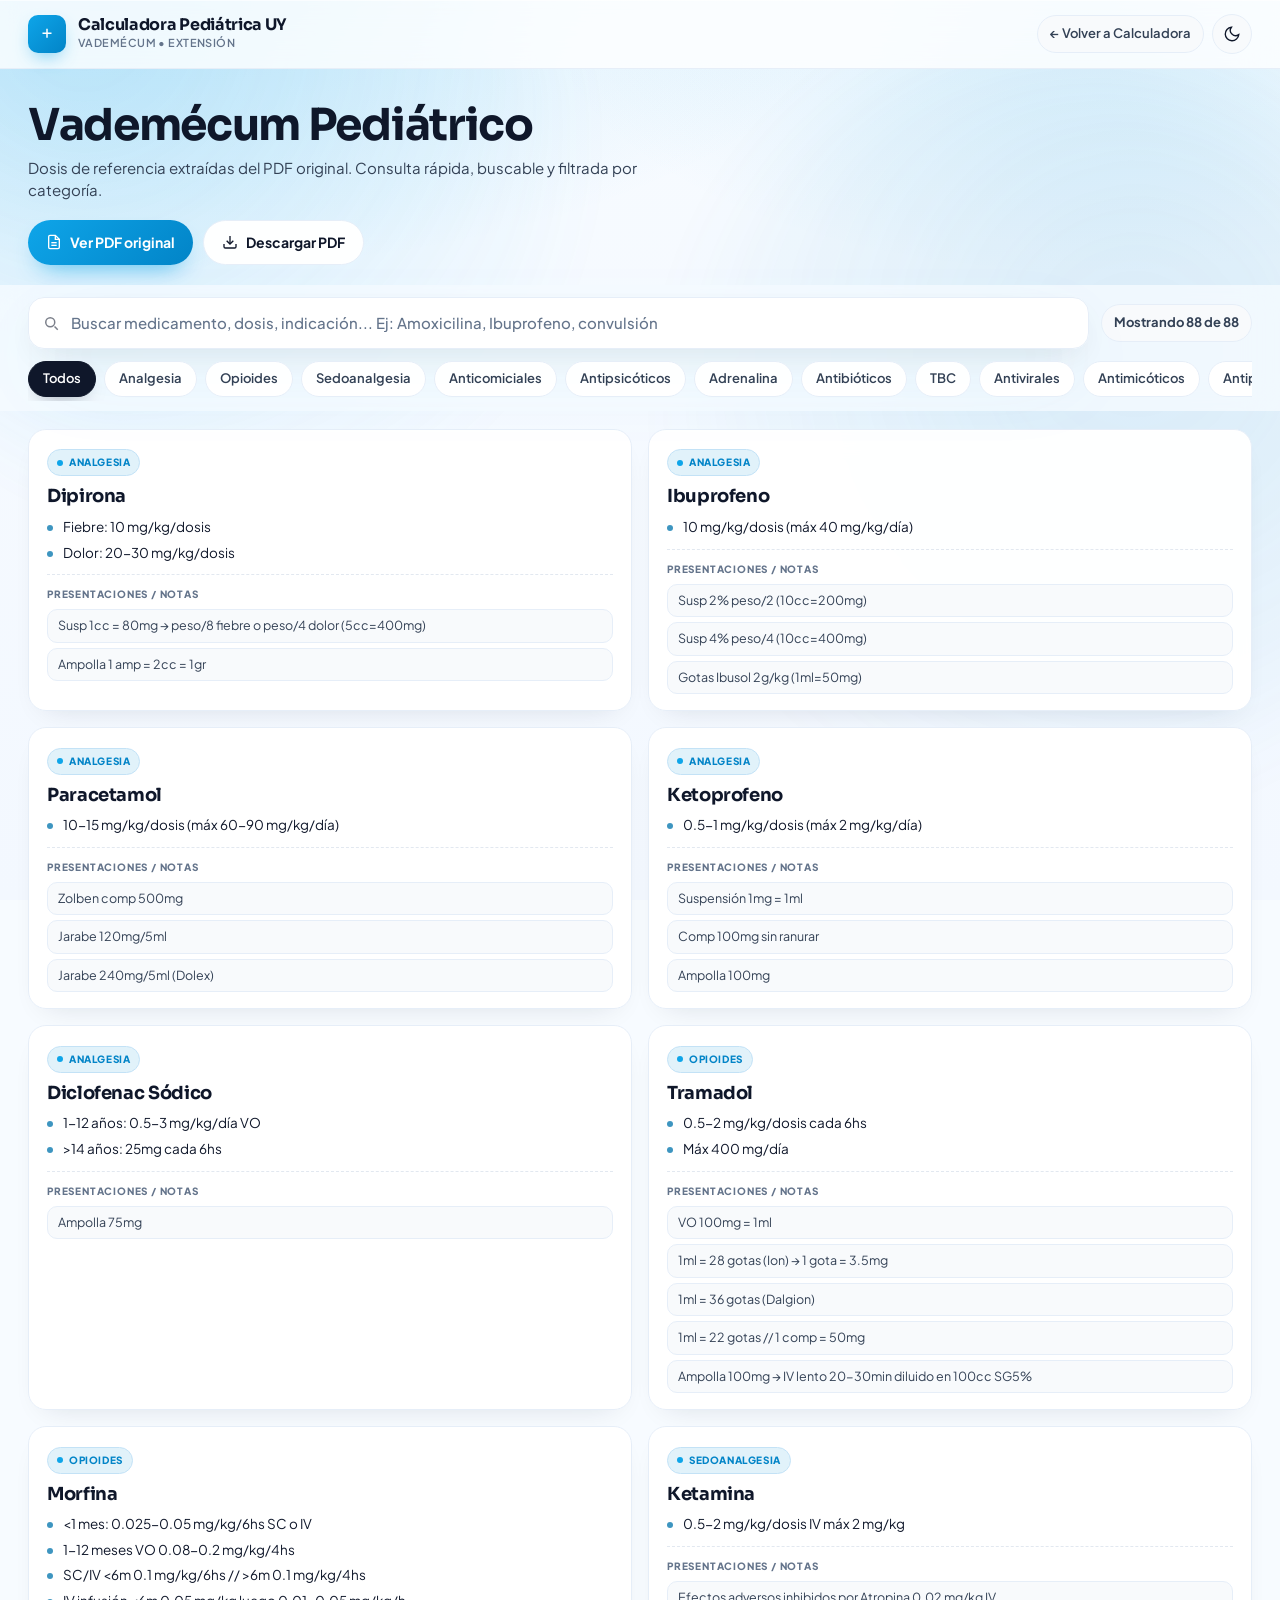
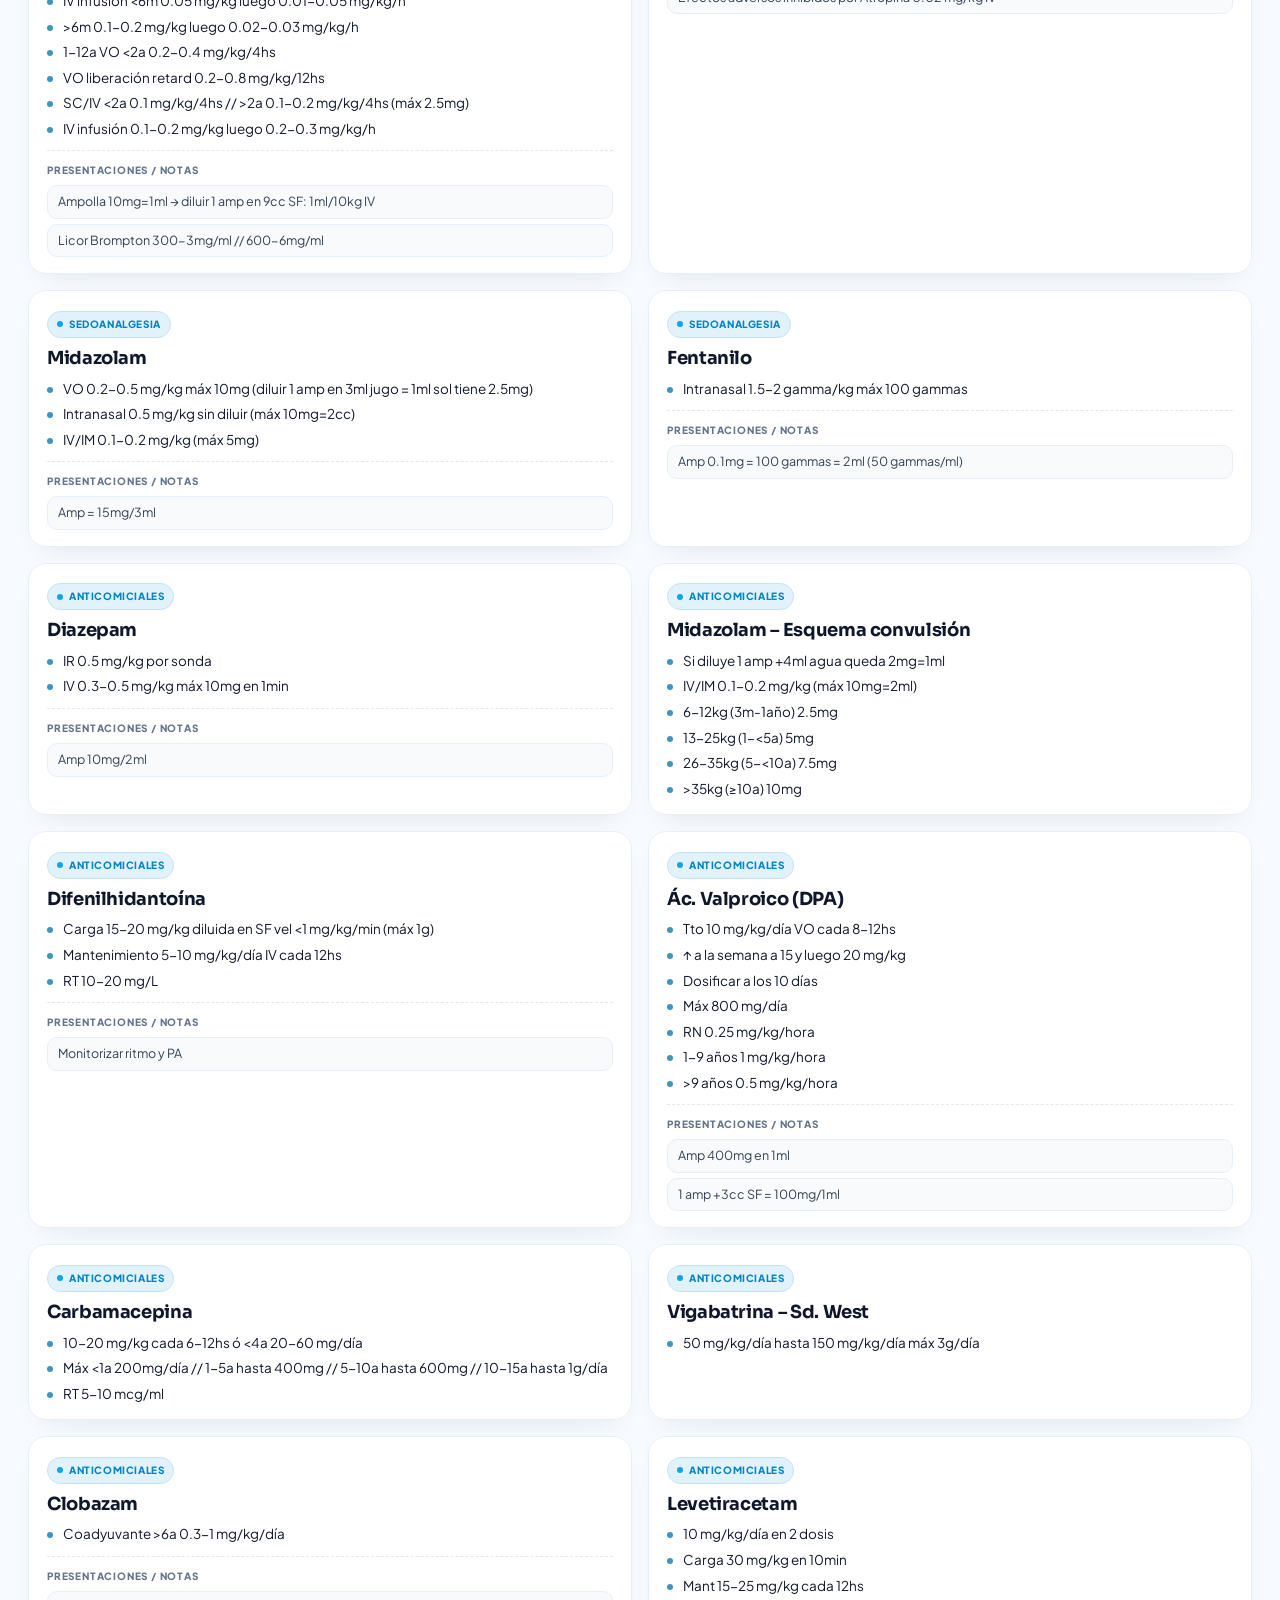
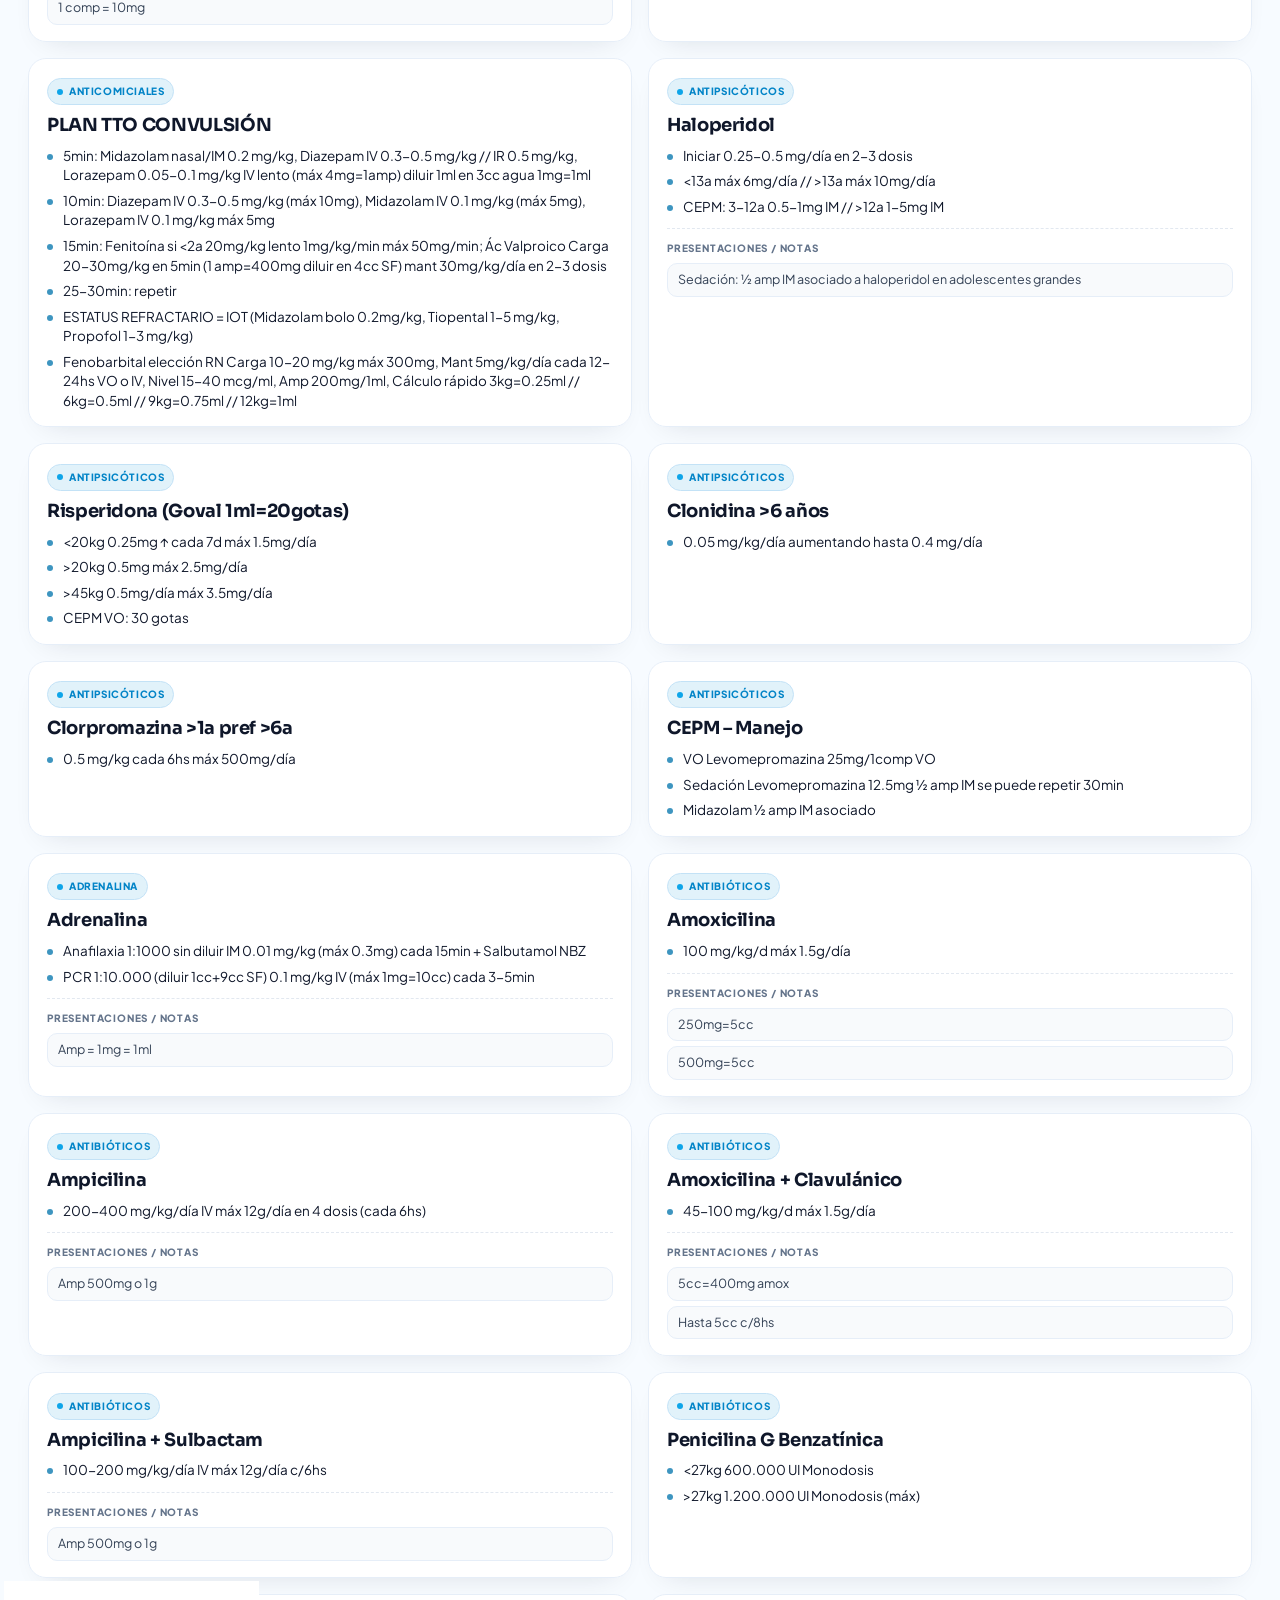
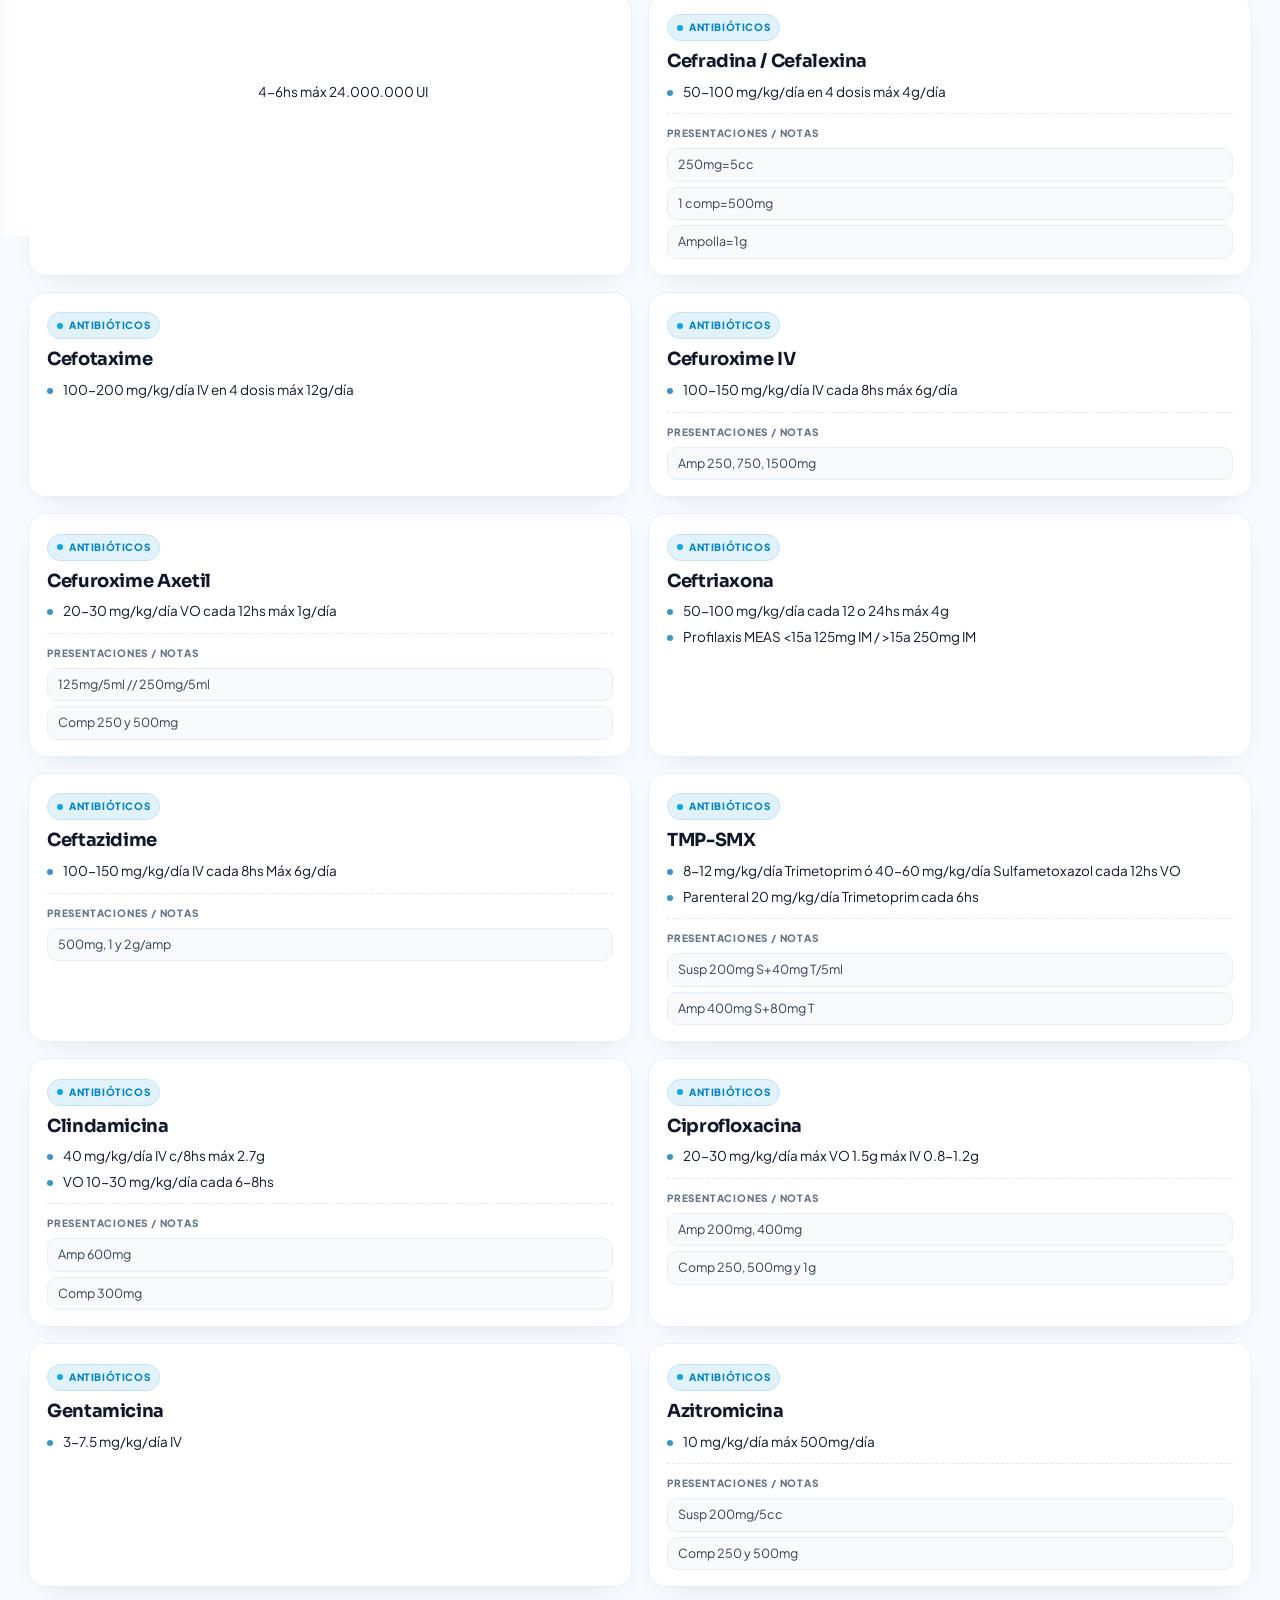
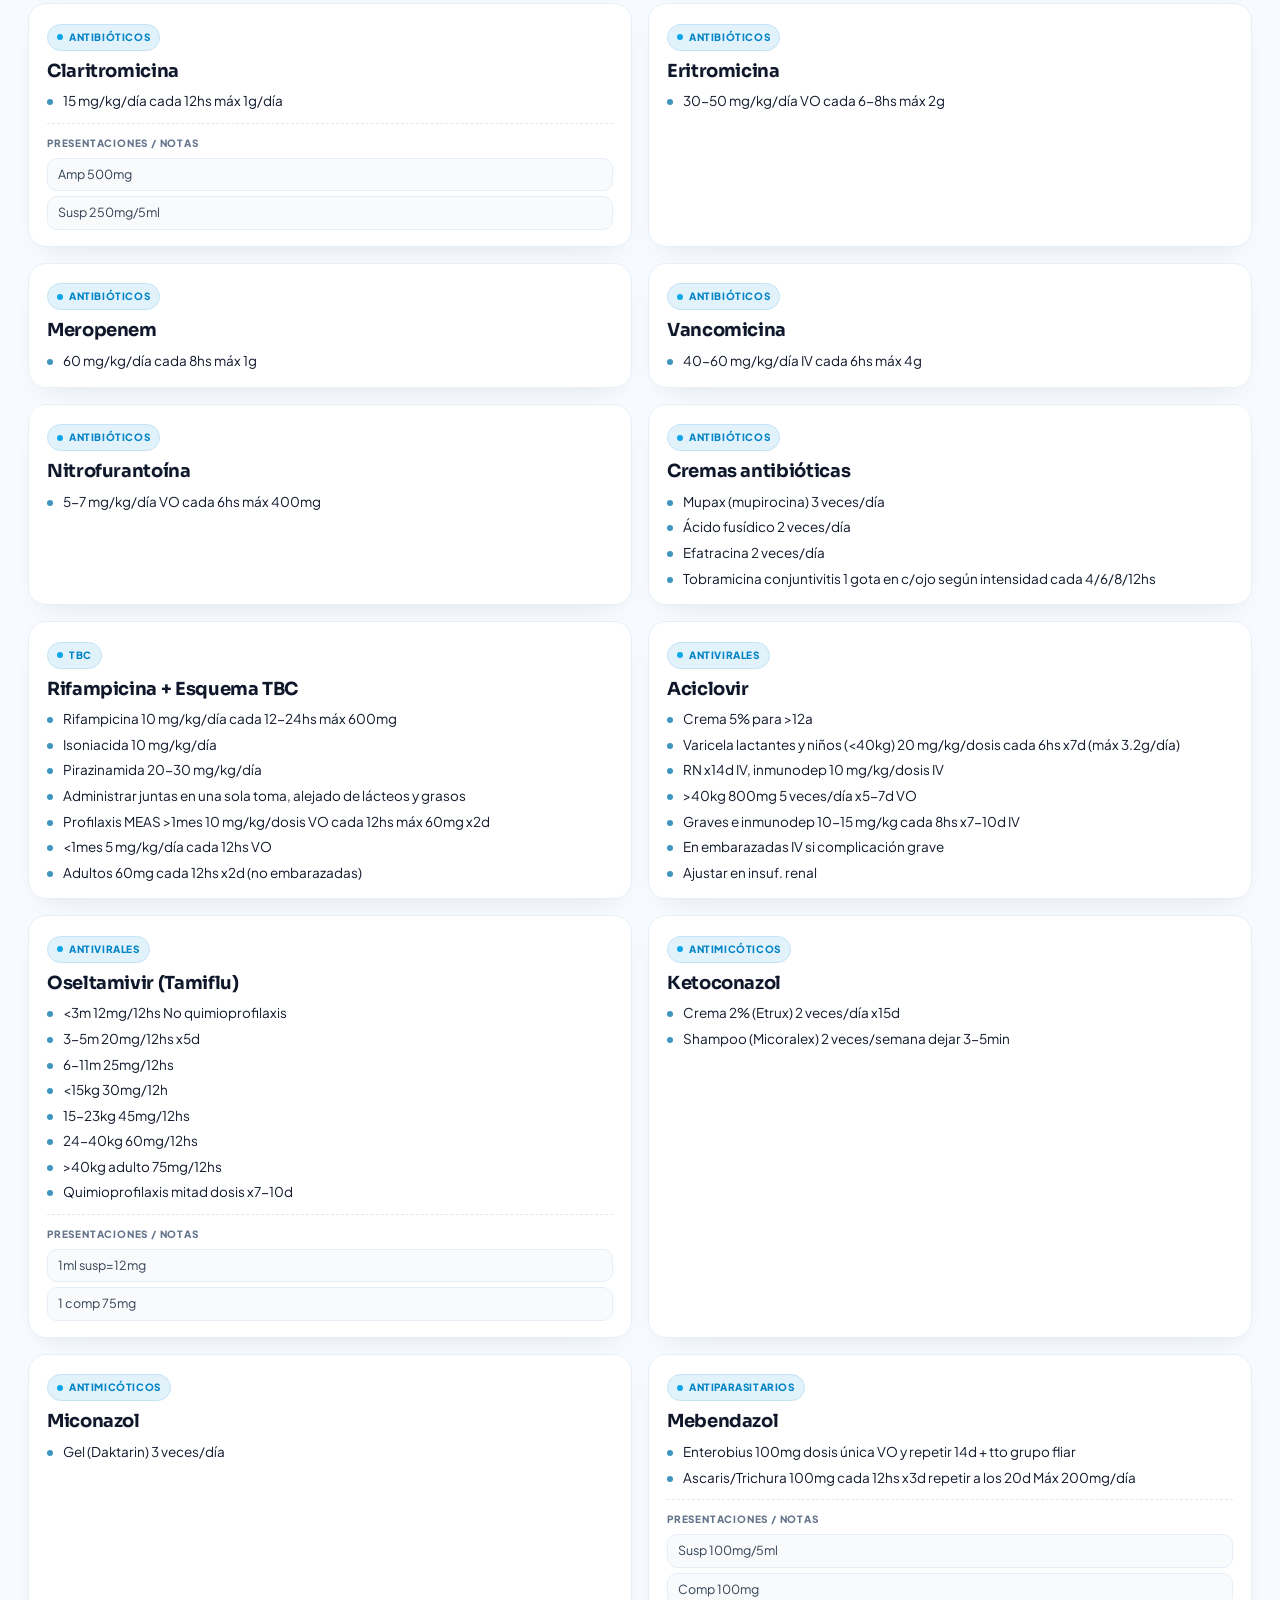
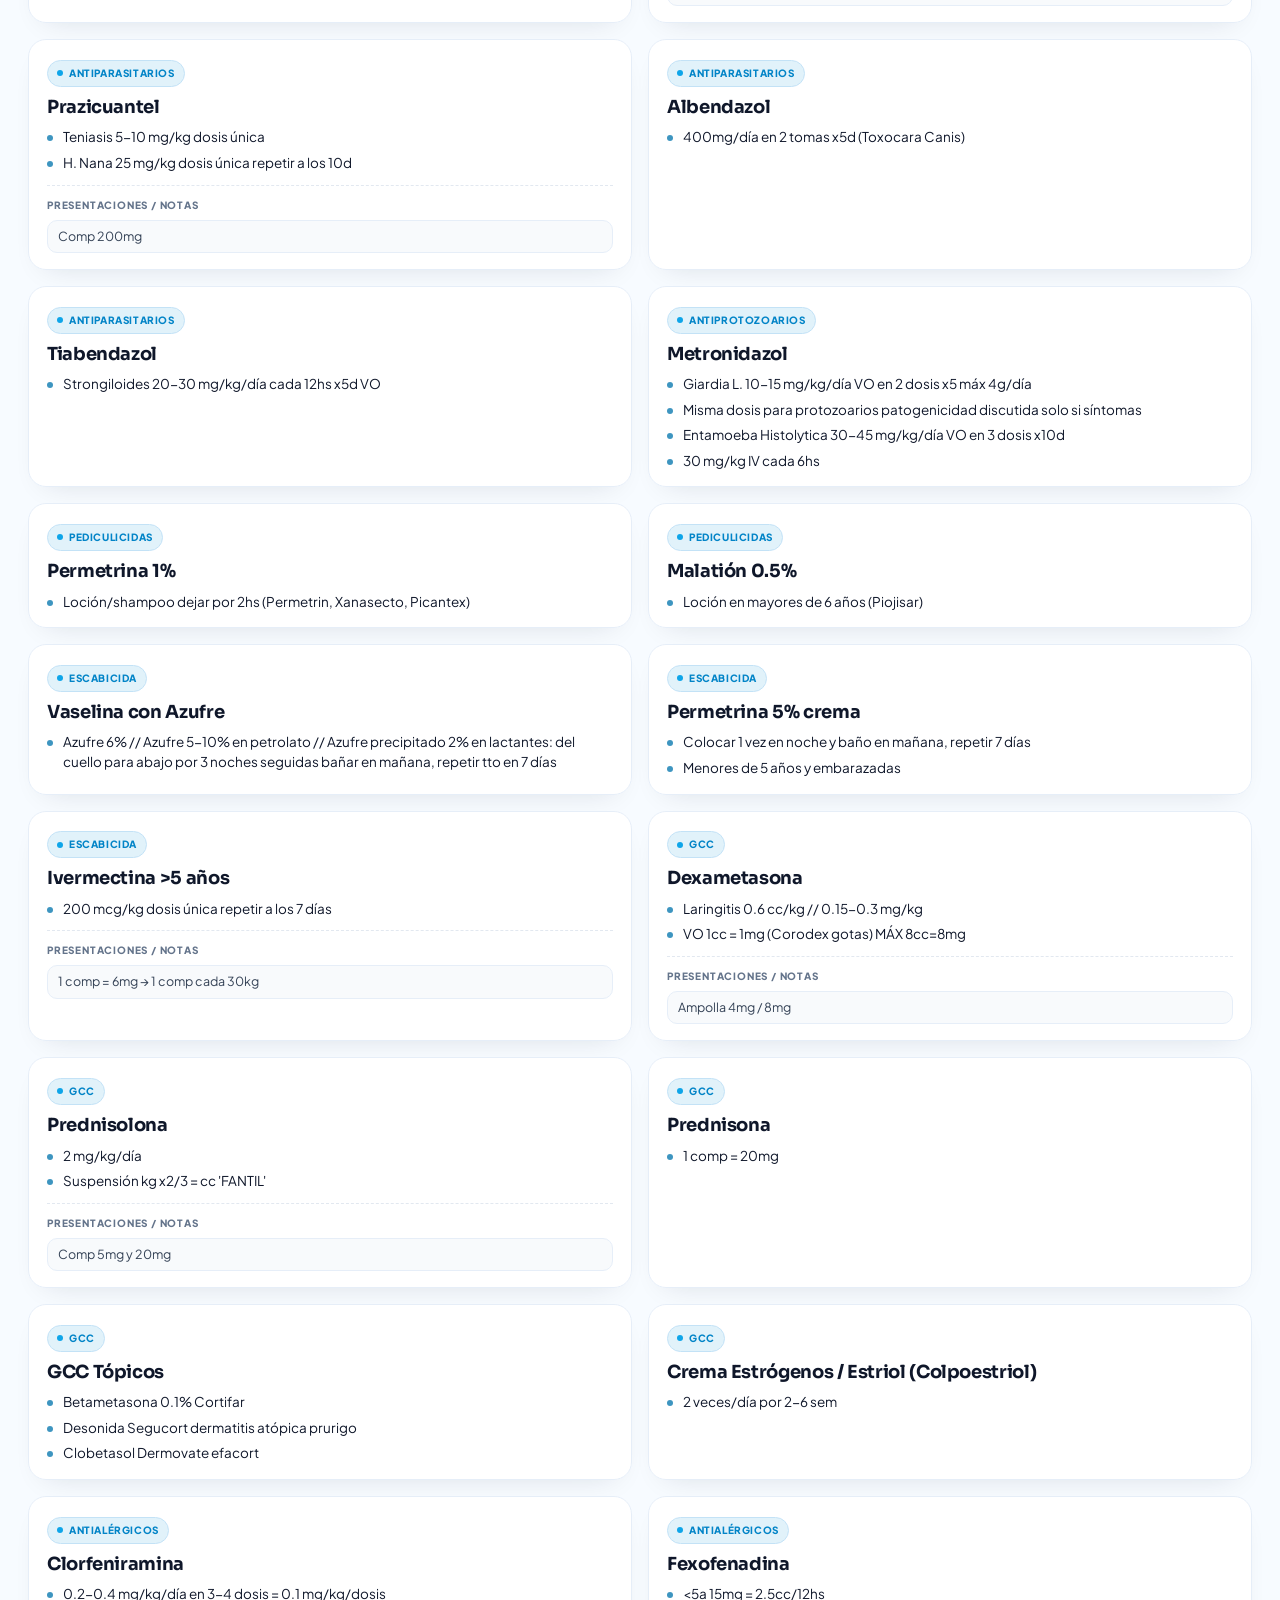
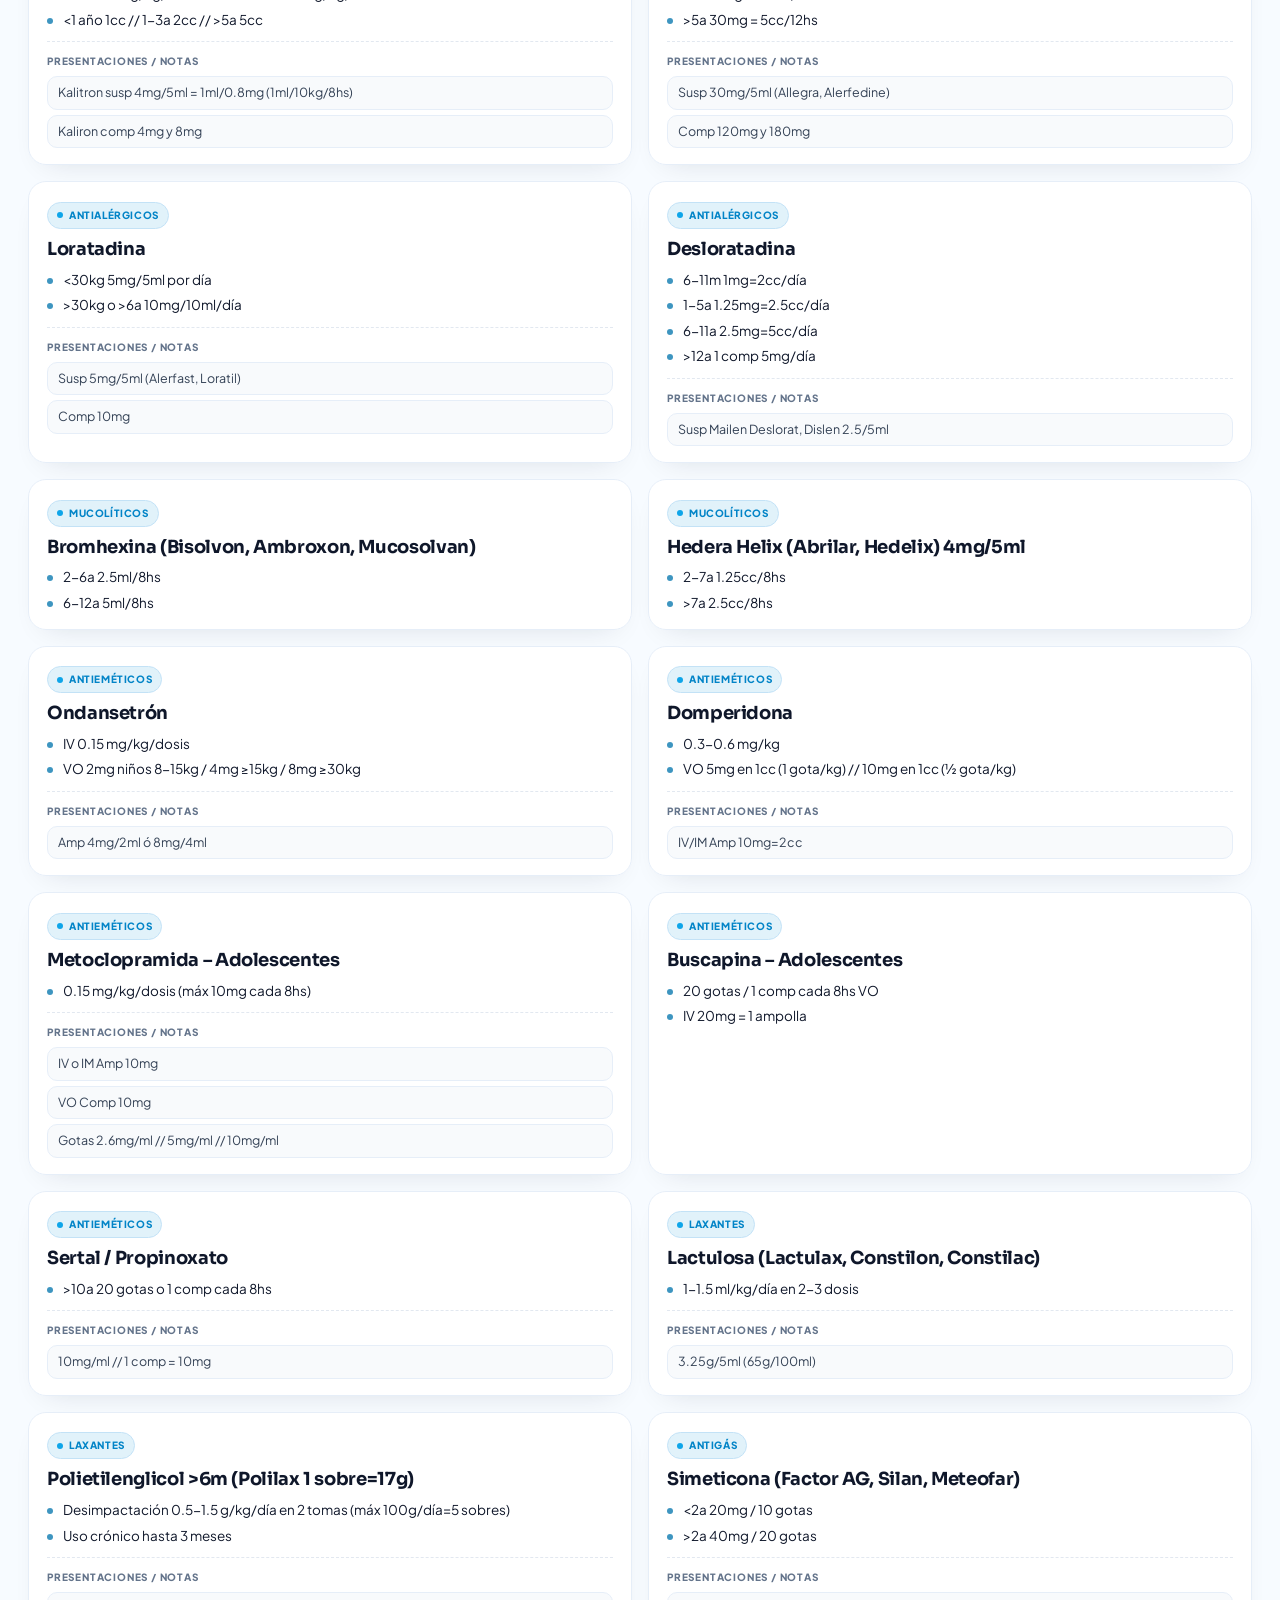
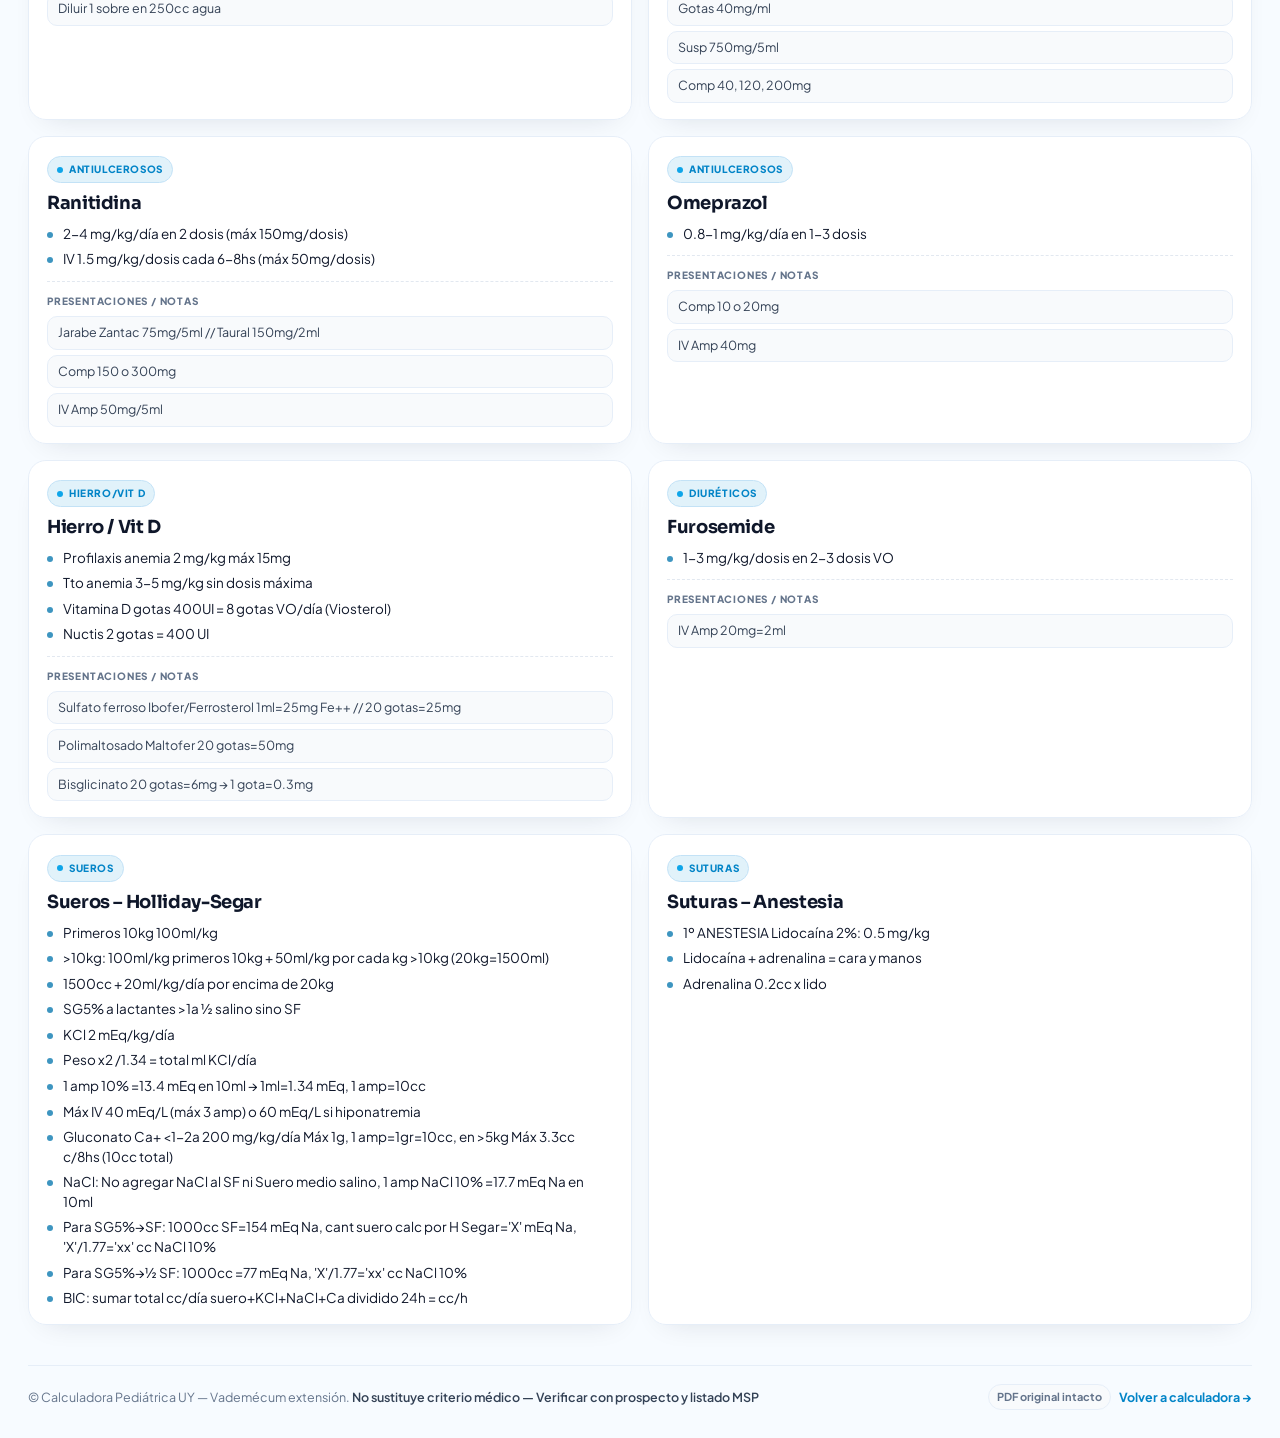
==== vademecum.html @ 97c004e9 "Add files via upload" ====
<!DOCTYPE html>
<html lang="en">
<head>
  <meta charset="UTF-8">
  <meta name="viewport" content="width=device-width, initial-scale=1">
  <title>React Artifact</title>
  <style>*,:after,:before{--tw-border-spacing-x:0;--tw-border-spacing-y:0;--tw-translate-x:0;--tw-translate-y:0;--tw-rotate:0;--tw-skew-x:0;--tw-skew-y:0;--tw-scale-x:1;--tw-scale-y:1;--tw-pan-x: ;--tw-pan-y: ;--tw-pinch-zoom: ;--tw-scroll-snap-strictness:proximity;--tw-gradient-from-position: ;--tw-gradient-via-position: ;--tw-gradient-to-position: ;--tw-ordinal: ;--tw-slashed-zero: ;--tw-numeric-figure: ;--tw-numeric-spacing: ;--tw-numeric-fraction: ;--tw-ring-inset: ;--tw-ring-offset-width:0px;--tw-ring-offset-color:#fff;--tw-ring-color:rgba(59,130,246,.5);--tw-ring-offset-shadow:0 0 #0000;--tw-ring-shadow:0 0 #0000;--tw-shadow:0 0 #0000;--tw-shadow-colored:0 0 #0000;--tw-blur: ;--tw-brightness: ;--tw-contrast: ;--tw-grayscale: ;--tw-hue-rotate: ;--tw-invert: ;--tw-saturate: ;--tw-sepia: ;--tw-drop-shadow: ;--tw-backdrop-blur: ;--tw-backdrop-brightness: ;--tw-backdrop-contrast: ;--tw-backdrop-grayscale: ;--tw-backdrop-hue-rotate: ;--tw-backdrop-invert: ;--tw-backdrop-opacity: ;--tw-backdrop-saturate: ;--tw-backdrop-sepia: ;--tw-contain-size: ;--tw-contain-layout: ;--tw-contain-paint: ;--tw-contain-style: }::backdrop{--tw-border-spacing-x:0;--tw-border-spacing-y:0;--tw-translate-x:0;--tw-translate-y:0;--tw-rotate:0;--tw-skew-x:0;--tw-skew-y:0;--tw-scale-x:1;--tw-scale-y:1;--tw-pan-x: ;--tw-pan-y: ;--tw-pinch-zoom: ;--tw-scroll-snap-strictness:proximity;--tw-gradient-from-position: ;--tw-gradient-via-position: ;--tw-gradient-to-position: ;--tw-ordinal: ;--tw-slashed-zero: ;--tw-numeric-figure: ;--tw-numeric-spacing: ;--tw-numeric-fraction: ;--tw-ring-inset: ;--tw-ring-offset-width:0px;--tw-ring-offset-color:#fff;--tw-ring-color:rgba(59,130,246,.5);--tw-ring-offset-shadow:0 0 #0000;--tw-ring-shadow:0 0 #0000;--tw-shadow:0 0 #0000;--tw-shadow-colored:0 0 #0000;--tw-blur: ;--tw-brightness: ;--tw-contrast: ;--tw-grayscale: ;--tw-hue-rotate: ;--tw-invert: ;--tw-saturate: ;--tw-sepia: ;--tw-drop-shadow: ;--tw-backdrop-blur: ;--tw-backdrop-brightness: ;--tw-backdrop-contrast: ;--tw-backdrop-grayscale: ;--tw-backdrop-hue-rotate: ;--tw-backdrop-invert: ;--tw-backdrop-opacity: ;--tw-backdrop-saturate: ;--tw-backdrop-sepia: ;--tw-contain-size: ;--tw-contain-layout: ;--tw-contain-paint: ;--tw-contain-style: }/*! tailwindcss v3.4.18 | MIT License | https://tailwindcss.com*/*,:after,:before{box-sizing:border-box;border:0 solid #e5e7eb}:after,:before{--tw-content:""}:host,html{line-height:1.5;-webkit-text-size-adjust:100%;-moz-tab-size:4;-o-tab-size:4;tab-size:4;font-family:ui-sans-serif,system-ui,sans-serif,Apple Color Emoji,Segoe UI Emoji,Segoe UI Symbol,Noto Color Emoji;font-feature-settings:normal;font-variation-settings:normal;-webkit-tap-highlight-color:transparent}body{line-height:inherit}hr{height:0;color:inherit;border-top-width:1px}abbr:where([title]){-webkit-text-decoration:underline dotted;text-decoration:underline dotted}h1,h2,h3,h4,h5,h6{font-size:inherit;font-weight:inherit}a{color:inherit;text-decoration:inherit}b,strong{font-weight:bolder}code,kbd,pre,samp{font-family:ui-monospace,SFMono-Regular,Menlo,Monaco,Consolas,Liberation Mono,Courier New,monospace;font-feature-settings:normal;font-variation-settings:normal;font-size:1em}small{font-size:80%}sub,sup{font-size:75%;line-height:0;position:relative;vertical-align:baseline}sub{bottom:-.25em}sup{top:-.5em}table{text-indent:0;border-color:inherit;border-collapse:collapse}button,input,optgroup,select,textarea{font-family:inherit;font-feature-settings:inherit;font-variation-settings:inherit;font-size:100%;font-weight:inherit;line-height:inherit;letter-spacing:inherit;color:inherit;margin:0;padding:0}button,select{text-transform:none}button,input:where([type=button]),input:where([type=reset]),input:where([type=submit]){-webkit-appearance:button;background-color:transparent;background-image:none}:-moz-focusring{outline:auto}:-moz-ui-invalid{box-shadow:none}progress{vertical-align:baseline}::-webkit-inner-spin-button,::-webkit-outer-spin-button{height:auto}[type=search]{-webkit-appearance:textfield;outline-offset:-2px}::-webkit-search-decoration{-webkit-appearance:none}::-webkit-file-upload-button{-webkit-appearance:button;font:inherit}summary{display:list-item}blockquote,dd,dl,figure,h1,h2,h3,h4,h5,h6,hr,p,pre{margin:0}fieldset{margin:0}fieldset,legend{padding:0}menu,ol,ul{list-style:none;margin:0;padding:0}dialog{padding:0}textarea{resize:vertical}input::-moz-placeholder,textarea::-moz-placeholder{opacity:1;color:#9ca3af}input::placeholder,textarea::placeholder{opacity:1;color:#9ca3af}[role=button],button{cursor:pointer}:disabled{cursor:default}audio,canvas,embed,iframe,img,object,svg,video{display:block;vertical-align:middle}img,video{max-width:100%;height:auto}[hidden]:where(:not([hidden=until-found])){display:none}.fixed{position:fixed}.absolute{position:absolute}.flex{display:flex}.grid{display:grid}.transform{transform:translate(var(--tw-translate-x),var(--tw-translate-y)) rotate(var(--tw-rotate)) skewX(var(--tw-skew-x)) skewY(var(--tw-skew-y)) scaleX(var(--tw-scale-x)) scaleY(var(--tw-scale-y))}.border{border-width:1px}.filter{filter:var(--tw-blur) var(--tw-brightness) var(--tw-contrast) var(--tw-grayscale) var(--tw-hue-rotate) var(--tw-invert) var(--tw-saturate) var(--tw-sepia) var(--tw-drop-shadow)}.transition{transition-property:color,background-color,border-color,text-decoration-color,fill,stroke,opacity,box-shadow,transform,filter,backdrop-filter;transition-timing-function:cubic-bezier(.4,0,.2,1);transition-duration:.15s}#root,body,html{min-height:100%}body{margin:0;font-family:Inter,ui-sans-serif,system-ui,-apple-system,BlinkMacSystemFont,Segoe UI,sans-serif}[role=button]:not([aria-disabled=true]),button:not(:disabled),label[for],select:not(:disabled),summary{cursor:pointer}</style>
</head>
<body>
  <div id="root"></div>
  
  <script type="module">var Qc=Object.create;var{getPrototypeOf:jc,defineProperty:Ti,getOwnPropertyNames:Kc}=Object;var Gc=Object.prototype.hasOwnProperty;var hn=(e,n,t)=>{t=e!=null?Qc(jc(e)):{};let r=n||!e||!e.__esModule?Ti(t,"default",{value:e,enumerable:!0}):t;for(let i of Kc(e))if(!Gc.call(r,i))Ti(r,i,{get:()=>e[i],enumerable:!0});return r};var ar=(e,n)=>()=>(n||e((n={exports:{}}).exports,n),n.exports);var Yc=(e,n)=>{for(var t in n)Ti(e,t,{get:n[t],enumerable:!0,configurable:!0,set:(r)=>n[t]=()=>r})};var Xc=(e,n)=>()=>(e&&(n=e(e=0)),n);var dt=ar((dd)=>{var ct=Symbol.for("react.element"),Zc=Symbol.for("react.portal"),Jc=Symbol.for("react.fragment"),qc=Symbol.for("react.strict_mode"),bc=Symbol.for("react.profiler"),ed=Symbol.for("react.provider"),nd=Symbol.for("react.context"),td=Symbol.for("react.forward_ref"),rd=Symbol.for("react.suspense"),id=Symbol.for("react.memo"),ld=Symbol.for("react.lazy"),ea=Symbol.iterator;function od(e){if(e===null||typeof e!=="object")return null;return e=ea&&e[ea]||e["@@iterator"],typeof e==="function"?e:null}var ra={isMounted:function(){return!1},enqueueForceUpdate:function(){},enqueueReplaceState:function(){},enqueueSetState:function(){}},ia=Object.assign,la={};function Ln(e,n,t){this.props=e,this.context=n,this.refs=la,this.updater=t||ra}Ln.prototype.isReactComponent={};Ln.prototype.setState=function(e,n){if(typeof e!=="object"&&typeof e!=="function"&&e!=null)throw Error("setState(...): takes an object of state variables to update or a function which returns an object of state variables.");this.updater.enqueueSetState(this,e,n,"setState")};Ln.prototype.forceUpdate=function(e){this.updater.enqueueForceUpdate(this,e,"forceUpdate")};function oa(){}oa.prototype=Ln.prototype;function Mi(e,n,t){this.props=e,this.context=n,this.refs=la,this.updater=t||ra}var Ai=Mi.prototype=new oa;Ai.constructor=Mi;ia(Ai,Ln.prototype);Ai.isPureReactComponent=!0;var na=Array.isArray,aa=Object.prototype.hasOwnProperty,Li={current:null},ua={key:!0,ref:!0,__self:!0,__source:!0};function sa(e,n,t){var r,i={},l=null,o=null;if(n!=null)for(r in n.ref!==void 0&&(o=n.ref),n.key!==void 0&&(l=""+n.key),n)aa.call(n,r)&&!ua.hasOwnProperty(r)&&(i[r]=n[r]);var a=arguments.length-2;if(a===1)i.children=t;else if(1<a){for(var u=Array(a),c=0;c<a;c++)u[c]=arguments[c+2];i.children=u}if(e&&e.defaultProps)for(r in a=e.defaultProps,a)i[r]===void 0&&(i[r]=a[r]);return{$$typeof:ct,type:e,key:l,ref:o,props:i,_owner:Li.current}}function ad(e,n){return{$$typeof:ct,type:e.type,key:n,ref:e.ref,props:e.props,_owner:e._owner}}function Ri(e){return typeof e==="object"&&e!==null&&e.$$typeof===ct}function ud(e){var n={"=":"=0",":":"=2"};return"$"+e.replace(/[=:]/g,function(t){return n[t]})}var ta=/\/+/g;function Ii(e,n){return typeof e==="object"&&e!==null&&e.key!=null?ud(""+e.key):n.toString(36)}function sr(e,n,t,r,i){var l=typeof e;if(l==="undefined"||l==="boolean")e=null;var o=!1;if(e===null)o=!0;else switch(l){case"string":case"number":o=!0;break;case"object":switch(e.$$typeof){case ct:case Zc:o=!0}}if(o)return o=e,i=i(o),e=r===""?"."+Ii(o,0):r,na(i)?(t="",e!=null&&(t=e.replace(ta,"$&/")+"/"),sr(i,n,t,"",function(c){return c})):i!=null&&(Ri(i)&&(i=ad(i,t+(!i.key||o&&o.key===i.key?"":(""+i.key).replace(ta,"$&/")+"/")+e)),n.push(i)),1;if(o=0,r=r===""?".":r+":",na(e))for(var a=0;a<e.length;a++){l=e[a];var u=r+Ii(l,a);o+=sr(l,n,t,u,i)}else if(u=od(e),typeof u==="function")for(e=u.call(e),a=0;!(l=e.next()).done;)l=l.value,u=r+Ii(l,a++),o+=sr(l,n,t,u,i);else if(l==="object")throw n=String(e),Error("Objects are not valid as a React child (found: "+(n==="[object Object]"?"object with keys {"+Object.keys(e).join(", ")+"}":n)+"). If you meant to render a collection of children, use an array instead.");return o}function ur(e,n,t){if(e==null)return e;var r=[],i=0;return sr(e,r,"","",function(l){return n.call(t,l,i++)}),r}function sd(e){if(e._status===-1){var n=e._result;n=n(),n.then(function(t){if(e._status===0||e._status===-1)e._status=1,e._result=t},function(t){if(e._status===0||e._status===-1)e._status=2,e._result=t}),e._status===-1&&(e._status=0,e._result=n)}if(e._status===1)return e._result.default;throw e._result}var te={current:null},cr={transition:null},cd={ReactCurrentDispatcher:te,ReactCurrentBatchConfig:cr,ReactCurrentOwner:Li};function ca(){throw Error("act(...) is not supported in production builds of React.")}dd.Children={map:ur,forEach:function(e,n,t){ur(e,function(){n.apply(this,arguments)},t)},count:function(e){var n=0;return ur(e,function(){n++}),n},toArray:function(e){return ur(e,function(n){return n})||[]},only:function(e){if(!Ri(e))throw Error("React.Children.only expected to receive a single React element child.");return e}};dd.Component=Ln;dd.Fragment=Jc;dd.Profiler=bc;dd.PureComponent=Mi;dd.StrictMode=qc;dd.Suspense=rd;dd.__SECRET_INTERNALS_DO_NOT_USE_OR_YOU_WILL_BE_FIRED=cd;dd.act=ca;dd.cloneElement=function(e,n,t){if(e===null||e===void 0)throw Error("React.cloneElement(...): The argument must be a React element, but you passed "+e+".");var r=ia({},e.props),i=e.key,l=e.ref,o=e._owner;if(n!=null){if(n.ref!==void 0&&(l=n.ref,o=Li.current),n.key!==void 0&&(i=""+n.key),e.type&&e.type.defaultProps)var a=e.type.defaultProps;for(u in n)aa.call(n,u)&&!ua.hasOwnProperty(u)&&(r[u]=n[u]===void 0&&a!==void 0?a[u]:n[u])}var u=arguments.length-2;if(u===1)r.children=t;else if(1<u){a=Array(u);for(var c=0;c<u;c++)a[c]=arguments[c+2];r.children=a}return{$$typeof:ct,type:e.type,key:i,ref:l,props:r,_owner:o}};dd.createContext=function(e){return e={$$typeof:nd,_currentValue:e,_currentValue2:e,_threadCount:0,Provider:null,Consumer:null,_defaultValue:null,_globalName:null},e.Provider={$$typeof:ed,_context:e},e.Consumer=e};dd.createElement=sa;dd.createFactory=function(e){var n=sa.bind(null,e);return n.type=e,n};dd.createRef=function(){return{current:null}};dd.forwardRef=function(e){return{$$typeof:td,render:e}};dd.isValidElement=Ri;dd.lazy=function(e){return{$$typeof:ld,_payload:{_status:-1,_result:e},_init:sd}};dd.memo=function(e,n){return{$$typeof:id,type:e,compare:n===void 0?null:n}};dd.startTransition=function(e){var n=cr.transition;cr.transition={};try{e()}finally{cr.transition=n}};dd.unstable_act=ca;dd.useCallback=function(e,n){return te.current.useCallback(e,n)};dd.useContext=function(e){return te.current.useContext(e)};dd.useDebugValue=function(){};dd.useDeferredValue=function(e){return te.current.useDeferredValue(e)};dd.useEffect=function(e,n){return te.current.useEffect(e,n)};dd.useId=function(){return te.current.useId()};dd.useImperativeHandle=function(e,n,t){return te.current.useImperativeHandle(e,n,t)};dd.useInsertionEffect=function(e,n){return te.current.useInsertionEffect(e,n)};dd.useLayoutEffect=function(e,n){return te.current.useLayoutEffect(e,n)};dd.useMemo=function(e,n){return te.current.useMemo(e,n)};dd.useReducer=function(e,n,t){return te.current.useReducer(e,n,t)};dd.useRef=function(e){return te.current.useRef(e)};dd.useState=function(e){return te.current.useState(e)};dd.useSyncExternalStore=function(e,n,t){return te.current.useSyncExternalStore(e,n,t)};dd.useTransition=function(){return te.current.useTransition()};dd.version="18.3.1"});var va=ar((Xd)=>{function Oi(e,n){var t=e.length;e.push(n);e:for(;0<t;){var r=t-1>>>1,i=e[r];if(0<dr(i,n))e[r]=n,e[t]=i,t=r;else break e}}function Ee(e){return e.length===0?null:e[0]}function gr(e){if(e.length===0)return null;var n=e[0],t=e.pop();if(t!==n){e[0]=t;e:for(var r=0,i=e.length,l=i>>>1;r<l;){var o=2*(r+1)-1,a=e[o],u=o+1,c=e[u];if(0>dr(a,t))u<i&&0>dr(c,a)?(e[r]=c,e[u]=t,r=u):(e[r]=a,e[o]=t,r=o);else if(u<i&&0>dr(c,t))e[r]=c,e[u]=t,r=u;else break e}}return n}function dr(e,n){var t=e.sortIndex-n.sortIndex;return t!==0?t:e.id-n.id}if(typeof performance==="object"&&typeof performance.now==="function")Di=performance,Xd.unstable_now=function(){return Di.now()};else fr=Date,Vi=fr.now(),Xd.unstable_now=function(){return fr.now()-Vi};var Di,fr,Vi,Me=[],Ye=[],Yd=1,ge=null,J=3,hr=!1,vn=!1,pt=!1,fa=typeof setTimeout==="function"?setTimeout:null,pa=typeof clearTimeout==="function"?clearTimeout:null,da=typeof setImmediate<"u"?setImmediate:null;typeof navigator<"u"&&navigator.scheduling!==void 0&&navigator.scheduling.isInputPending!==void 0&&navigator.scheduling.isInputPending.bind(navigator.scheduling);function Ui(e){for(var n=Ee(Ye);n!==null;){if(n.callback===null)gr(Ye);else if(n.startTime<=e)gr(Ye),n.sortIndex=n.expirationTime,Oi(Me,n);else break;n=Ee(Ye)}}function Hi(e){if(pt=!1,Ui(e),!vn)if(Ee(Me)!==null)vn=!0,$i(Wi);else{var n=Ee(Ye);n!==null&&Qi(Hi,n.startTime-e)}}function Wi(e,n){vn=!1,pt&&(pt=!1,pa(mt),mt=-1),hr=!0;var t=J;try{Ui(n);for(ge=Ee(Me);ge!==null&&(!(ge.expirationTime>n)||e&&!ha());){var r=ge.callback;if(typeof r==="function"){ge.callback=null,J=ge.priorityLevel;var i=r(ge.expirationTime<=n);n=Xd.unstable_now(),typeof i==="function"?ge.callback=i:ge===Ee(Me)&&gr(Me),Ui(n)}else gr(Me);ge=Ee(Me)}if(ge!==null)var l=!0;else{var o=Ee(Ye);o!==null&&Qi(Hi,o.startTime-n),l=!1}return l}finally{ge=null,J=t,hr=!1}}var vr=!1,pr=null,mt=-1,ma=5,ga=-1;function ha(){return Xd.unstable_now()-ga<ma?!1:!0}function Fi(){if(pr!==null){var e=Xd.unstable_now();ga=e;var n=!0;try{n=pr(!0,e)}finally{n?ft():(vr=!1,pr=null)}}else vr=!1}var ft;if(typeof da==="function")ft=function(){da(Fi)};else if(typeof MessageChannel<"u")mr=new MessageChannel,Bi=mr.port2,mr.port1.onmessage=Fi,ft=function(){Bi.postMessage(null)};else ft=function(){fa(Fi,0)};var mr,Bi;function $i(e){pr=e,vr||(vr=!0,ft())}function Qi(e,n){mt=fa(function(){e(Xd.unstable_now())},n)}Xd.unstable_IdlePriority=5;Xd.unstable_ImmediatePriority=1;Xd.unstable_LowPriority=4;Xd.unstable_NormalPriority=3;Xd.unstable_Profiling=null;Xd.unstable_UserBlockingPriority=2;Xd.unstable_cancelCallback=function(e){e.callback=null};Xd.unstable_continueExecution=function(){vn||hr||(vn=!0,$i(Wi))};Xd.unstable_forceFrameRate=function(e){0>e||125<e?console.error("forceFrameRate takes a positive int between 0 and 125, forcing frame rates higher than 125 fps is not supported"):ma=0<e?Math.floor(1000/e):5};Xd.unstable_getCurrentPriorityLevel=function(){return J};Xd.unstable_getFirstCallbackNode=function(){return Ee(Me)};Xd.unstable_next=function(e){switch(J){case 1:case 2:case 3:var n=3;break;default:n=J}var t=J;J=n;try{return e()}finally{J=t}};Xd.unstable_pauseExecution=function(){};Xd.unstable_requestPaint=function(){};Xd.unstable_runWithPriority=function(e,n){switch(e){case 1:case 2:case 3:case 4:case 5:break;default:e=3}var t=J;J=e;try{return n()}finally{J=t}};Xd.unstable_scheduleCallback=function(e,n,t){var r=Xd.unstable_now();switch(typeof t==="object"&&t!==null?(t=t.delay,t=typeof t==="number"&&0<t?r+t:r):t=r,e){case 1:var i=-1;break;case 2:i=250;break;case 5:i=1073741823;break;case 4:i=1e4;break;default:i=5000}return i=t+i,e={id:Yd++,callback:n,priorityLevel:e,startTime:t,expirationTime:i,sortIndex:-1},t>r?(e.sortIndex=t,Oi(Ye,e),Ee(Me)===null&&e===Ee(Ye)&&(pt?(pa(mt),mt=-1):pt=!0,Qi(Hi,t-r))):(e.sortIndex=i,Oi(Me,e),vn||hr||(vn=!0,$i(Wi))),e};Xd.unstable_shouldYield=ha;Xd.unstable_wrapCallback=function(e){var n=J;return function(){var t=J;J=n;try{return e.apply(this,arguments)}finally{J=t}}}});var Jo={};Yc(Jo,{version:()=>Mc,unstable_renderSubtreeIntoContainer:()=>Ic,unstable_batchedUpdates:()=>Tc,unmountComponentAtNode:()=>Pc,render:()=>_c,hydrateRoot:()=>zc,hydrate:()=>Nc,flushSync:()=>Cc,findDOMNode:()=>Ec,createRoot:()=>Sc,createPortal:()=>wc,__SECRET_INTERNALS_DO_NOT_USE_OR_YOU_WILL_BE_FIRED:()=>xc});function v(e){for(var n="https://reactjs.org/docs/error-decoder.html?invariant="+e,t=1;t<arguments.length;t++)n+="&args[]="+encodeURIComponent(arguments[t]);return"Minified React error #"+e+"; visit "+n+" for the full message or use the non-minified dev environment for full errors and additional helpful warnings."}function Mn(e,n){nt(e,n),nt(e+"Capture",n)}function nt(e,n){Ut[e]=n;for(e=0;e<n.length;e++)Eu.add(n[e])}function hf(e){if(fl.call(ka,e))return!0;if(fl.call(ya,e))return!1;if(gf.test(e))return ka[e]=!0;return ya[e]=!0,!1}function vf(e,n,t,r){if(t!==null&&t.type===0)return!1;switch(typeof n){case"function":case"symbol":return!0;case"boolean":if(r)return!1;if(t!==null)return!t.acceptsBooleans;return e=e.toLowerCase().slice(0,5),e!=="data-"&&e!=="aria-";default:return!1}}function yf(e,n,t,r){if(n===null||typeof n>"u"||vf(e,n,t,r))return!0;if(r)return!1;if(t!==null)switch(t.type){case 3:return!n;case 4:return n===!1;case 5:return isNaN(n);case 6:return isNaN(n)||1>n}return!1}function le(e,n,t,r,i,l,o){this.acceptsBooleans=n===2||n===3||n===4,this.attributeName=r,this.attributeNamespace=i,this.mustUseProperty=t,this.propertyName=e,this.type=n,this.sanitizeURL=l,this.removeEmptyString=o}function ao(e){return e[1].toUpperCase()}function uo(e,n,t,r){var i=Z.hasOwnProperty(n)?Z[n]:null;if(i!==null?i.type!==0:r||!(2<n.length)||n[0]!=="o"&&n[0]!=="O"||n[1]!=="n"&&n[1]!=="N")yf(n,t,i,r)&&(t=null),r||i===null?hf(n)&&(t===null?e.removeAttribute(n):e.setAttribute(n,""+t)):i.mustUseProperty?e[i.propertyName]=t===null?i.type===3?!1:"":t:(n=i.attributeName,r=i.attributeNamespace,t===null?e.removeAttribute(n):(i=i.type,t=i===3||i===4&&t===!0?"":""+t,r?e.setAttributeNS(r,n,t):e.setAttribute(n,t)))}function gt(e){if(e===null||typeof e!=="object")return null;return e=xa&&e[xa]||e["@@iterator"],typeof e==="function"?e:null}function St(e){if(ji===void 0)try{throw Error()}catch(t){var n=t.stack.trim().match(/\n( *(at )?)/);ji=n&&n[1]||""}return`
`+ji+e}function Gi(e,n){if(!e||Ki)return"";Ki=!0;var t=Error.prepareStackTrace;Error.prepareStackTrace=void 0;try{if(n)if(n=function(){throw Error()},Object.defineProperty(n.prototype,"props",{set:function(){throw Error()}}),typeof Reflect==="object"&&Reflect.construct){try{Reflect.construct(n,[])}catch(c){var r=c}Reflect.construct(e,[],n)}else{try{n.call()}catch(c){r=c}e.call(n.prototype)}else{try{throw Error()}catch(c){r=c}e()}}catch(c){if(c&&r&&typeof c.stack==="string"){for(var i=c.stack.split(`
`),l=r.stack.split(`
`),o=i.length-1,a=l.length-1;1<=o&&0<=a&&i[o]!==l[a];)a--;for(;1<=o&&0<=a;o--,a--)if(i[o]!==l[a]){if(o!==1||a!==1)do if(o--,a--,0>a||i[o]!==l[a]){var u=`
`+i[o].replace(" at new "," at ");return e.displayName&&u.includes("<anonymous>")&&(u=u.replace("<anonymous>",e.displayName)),u}while(1<=o&&0<=a);break}}}finally{Ki=!1,Error.prepareStackTrace=t}return(e=e?e.displayName||e.name:"")?St(e):""}function kf(e){switch(e.tag){case 5:return St(e.type);case 16:return St("Lazy");case 13:return St("Suspense");case 19:return St("SuspenseList");case 0:case 2:case 15:return e=Gi(e.type,!1),e;case 11:return e=Gi(e.type.render,!1),e;case 1:return e=Gi(e.type,!0),e;default:return""}}function hl(e){if(e==null)return null;if(typeof e==="function")return e.displayName||e.name||null;if(typeof e==="string")return e;switch(e){case Vn:return"Fragment";case Dn:return"Portal";case pl:return"Profiler";case so:return"StrictMode";case ml:return"Suspense";case gl:return"SuspenseList"}if(typeof e==="object")switch(e.$$typeof){case Nu:return(e.displayName||"Context")+".Consumer";case Cu:return(e._context.displayName||"Context")+".Provider";case co:var n=e.render;return e=e.displayName,e||(e=n.displayName||n.name||"",e=e!==""?"ForwardRef("+e+")":"ForwardRef"),e;case fo:return n=e.displayName||null,n!==null?n:hl(e.type)||"Memo";case Ze:n=e._payload,e=e._init;try{return hl(e(n))}catch(t){}}return null}function xf(e){var n=e.type;switch(e.tag){case 24:return"Cache";case 9:return(n.displayName||"Context")+".Consumer";case 10:return(n._context.displayName||"Context")+".Provider";case 18:return"DehydratedFragment";case 11:return e=n.render,e=e.displayName||e.name||"",n.displayName||(e!==""?"ForwardRef("+e+")":"ForwardRef");case 7:return"Fragment";case 5:return n;case 4:return"Portal";case 3:return"Root";case 6:return"Text";case 16:return hl(n);case 8:return n===so?"StrictMode":"Mode";case 22:return"Offscreen";case 12:return"Profiler";case 21:return"Scope";case 13:return"Suspense";case 19:return"SuspenseList";case 25:return"TracingMarker";case 1:case 0:case 17:case 2:case 14:case 15:if(typeof n==="function")return n.displayName||n.name||null;if(typeof n==="string")return n}return null}function dn(e){switch(typeof e){case"boolean":case"number":case"string":case"undefined":return e;case"object":return e;default:return""}}function _u(e){var n=e.type;return(e=e.nodeName)&&e.toLowerCase()==="input"&&(n==="checkbox"||n==="radio")}function wf(e){var n=_u(e)?"checked":"value",t=Object.getOwnPropertyDescriptor(e.constructor.prototype,n),r=""+e[n];if(!e.hasOwnProperty(n)&&typeof t<"u"&&typeof t.get==="function"&&typeof t.set==="function"){var{get:i,set:l}=t;return Object.defineProperty(e,n,{configurable:!0,get:function(){return i.call(this)},set:function(o){r=""+o,l.call(this,o)}}),Object.defineProperty(e,n,{enumerable:t.enumerable}),{getValue:function(){return r},setValue:function(o){r=""+o},stopTracking:function(){e._valueTracker=null,delete e[n]}}}}function kr(e){e._valueTracker||(e._valueTracker=wf(e))}function Pu(e){if(!e)return!1;var n=e._valueTracker;if(!n)return!0;var t=n.getValue(),r="";return e&&(r=_u(e)?e.checked?"true":"false":e.value),e=r,e!==t?(n.setValue(e),!0):!1}function Qr(e){if(e=e||(typeof document<"u"?document:void 0),typeof e>"u")return null;try{return e.activeElement||e.body}catch(n){return e.body}}function vl(e,n){var t=n.checked;return V({},n,{defaultChecked:void 0,defaultValue:void 0,value:void 0,checked:t!=null?t:e._wrapperState.initialChecked})}function wa(e,n){var t=n.defaultValue==null?"":n.defaultValue,r=n.checked!=null?n.checked:n.defaultChecked;t=dn(n.value!=null?n.value:t),e._wrapperState={initialChecked:r,initialValue:t,controlled:n.type==="checkbox"||n.type==="radio"?n.checked!=null:n.value!=null}}function Tu(e,n){n=n.checked,n!=null&&uo(e,"checked",n,!1)}function yl(e,n){Tu(e,n);var t=dn(n.value),r=n.type;if(t!=null)if(r==="number"){if(t===0&&e.value===""||e.value!=t)e.value=""+t}else e.value!==""+t&&(e.value=""+t);else if(r==="submit"||r==="reset"){e.removeAttribute("value");return}n.hasOwnProperty("value")?kl(e,n.type,t):n.hasOwnProperty("defaultValue")&&kl(e,n.type,dn(n.defaultValue)),n.checked==null&&n.defaultChecked!=null&&(e.defaultChecked=!!n.defaultChecked)}function Sa(e,n,t){if(n.hasOwnProperty("value")||n.hasOwnProperty("defaultValue")){var r=n.type;if(!(r!=="submit"&&r!=="reset"||n.value!==void 0&&n.value!==null))return;n=""+e._wrapperState.initialValue,t||n===e.value||(e.value=n),e.defaultValue=n}t=e.name,t!==""&&(e.name=""),e.defaultChecked=!!e._wrapperState.initialChecked,t!==""&&(e.name=t)}function kl(e,n,t){if(n!=="number"||Qr(e.ownerDocument)!==e)t==null?e.defaultValue=""+e._wrapperState.initialValue:e.defaultValue!==""+t&&(e.defaultValue=""+t)}function Xn(e,n,t,r){if(e=e.options,n){n={};for(var i=0;i<t.length;i++)n["$"+t[i]]=!0;for(t=0;t<e.length;t++)i=n.hasOwnProperty("$"+e[t].value),e[t].selected!==i&&(e[t].selected=i),i&&r&&(e[t].defaultSelected=!0)}else{t=""+dn(t),n=null;for(i=0;i<e.length;i++){if(e[i].value===t){e[i].selected=!0,r&&(e[i].defaultSelected=!0);return}n!==null||e[i].disabled||(n=e[i])}n!==null&&(n.selected=!0)}}function xl(e,n){if(n.dangerouslySetInnerHTML!=null)throw Error(v(91));return V({},n,{value:void 0,defaultValue:void 0,children:""+e._wrapperState.initialValue})}function Ea(e,n){var t=n.value;if(t==null){if(t=n.children,n=n.defaultValue,t!=null){if(n!=null)throw Error(v(92));if(Et(t)){if(1<t.length)throw Error(v(93));t=t[0]}n=t}n==null&&(n=""),t=n}e._wrapperState={initialValue:dn(t)}}function Iu(e,n){var t=dn(n.value),r=dn(n.defaultValue);t!=null&&(t=""+t,t!==e.value&&(e.value=t),n.defaultValue==null&&e.defaultValue!==t&&(e.defaultValue=t)),r!=null&&(e.defaultValue=""+r)}function Ca(e){var n=e.textContent;n===e._wrapperState.initialValue&&n!==""&&n!==null&&(e.value=n)}function Mu(e){switch(e){case"svg":return"http://www.w3.org/2000/svg";case"math":return"http://www.w3.org/1998/Math/MathML";default:return"http://www.w3.org/1999/xhtml"}}function wl(e,n){return e==null||e==="http://www.w3.org/1999/xhtml"?Mu(n):e==="http://www.w3.org/2000/svg"&&n==="foreignObject"?"http://www.w3.org/1999/xhtml":e}function Bt(e,n){if(n){var t=e.firstChild;if(t&&t===e.lastChild&&t.nodeType===3){t.nodeValue=n;return}}e.textContent=n}function Lu(e,n,t){return n==null||typeof n==="boolean"||n===""?"":t||typeof n!=="number"||n===0||It.hasOwnProperty(e)&&It[e]?(""+n).trim():n+"px"}function Ru(e,n){e=e.style;for(var t in n)if(n.hasOwnProperty(t)){var r=t.indexOf("--")===0,i=Lu(t,n[t],r);t==="float"&&(t="cssFloat"),r?e.setProperty(t,i):e[t]=i}}function Sl(e,n){if(n){if(Ef[e]&&(n.children!=null||n.dangerouslySetInnerHTML!=null))throw Error(v(137,e));if(n.dangerouslySetInnerHTML!=null){if(n.children!=null)throw Error(v(60));if(typeof n.dangerouslySetInnerHTML!=="object"||!("__html"in n.dangerouslySetInnerHTML))throw Error(v(61))}if(n.style!=null&&typeof n.style!=="object")throw Error(v(62))}}function El(e,n){if(e.indexOf("-")===-1)return typeof n.is==="string";switch(e){case"annotation-xml":case"color-profile":case"font-face":case"font-face-src":case"font-face-uri":case"font-face-format":case"font-face-name":case"missing-glyph":return!1;default:return!0}}function po(e){return e=e.target||e.srcElement||window,e.correspondingUseElement&&(e=e.correspondingUseElement),e.nodeType===3?e.parentNode:e}function Na(e){if(e=ir(e)){if(typeof Nl!=="function")throw Error(v(280));var n=e.stateNode;n&&(n=yi(n),Nl(e.stateNode,e.type,n))}}function Fu(e){Zn?Jn?Jn.push(e):Jn=[e]:Zn=e}function Ou(){if(Zn){var e=Zn,n=Jn;if(Jn=Zn=null,Na(e),n)for(e=0;e<n.length;e++)Na(n[e])}}function Du(e,n){return e(n)}function Vu(){}function Uu(e,n,t){if(Yi)return e(n,t);Yi=!0;try{return Du(e,n,t)}finally{if(Yi=!1,Zn!==null||Jn!==null)Vu(),Ou()}}function Ht(e,n){var t=e.stateNode;if(t===null)return null;var r=yi(t);if(r===null)return null;t=r[n];e:switch(n){case"onClick":case"onClickCapture":case"onDoubleClick":case"onDoubleClickCapture":case"onMouseDown":case"onMouseDownCapture":case"onMouseMove":case"onMouseMoveCapture":case"onMouseUp":case"onMouseUpCapture":case"onMouseEnter":(r=!r.disabled)||(e=e.type,r=!(e==="button"||e==="input"||e==="select"||e==="textarea")),e=!r;break e;default:e=!1}if(e)return null;if(t&&typeof t!=="function")throw Error(v(231,n,typeof t));return t}function Cf(e,n,t,r,i,l,o,a,u){var c=Array.prototype.slice.call(arguments,3);try{n.apply(t,c)}catch(g){this.onError(g)}}function zf(e,n,t,r,i,l,o,a,u){Mt=!1,jr=null,Cf.apply(Nf,arguments)}function _f(e,n,t,r,i,l,o,a,u){if(zf.apply(this,arguments),Mt){if(Mt){var c=jr;Mt=!1,jr=null}else throw Error(v(198));Kr||(Kr=!0,_l=c)}}function An(e){var n=e,t=e;if(e.alternate)for(;n.return;)n=n.return;else{e=n;do n=e,(n.flags&4098)!==0&&(t=n.return),e=n.return;while(e)}return n.tag===3?t:null}function Bu(e){if(e.tag===13){var n=e.memoizedState;if(n===null&&(e=e.alternate,e!==null&&(n=e.memoizedState)),n!==null)return n.dehydrated}return null}function za(e){if(An(e)!==e)throw Error(v(188))}function Pf(e){var n=e.alternate;if(!n){if(n=An(e),n===null)throw Error(v(188));return n!==e?null:e}for(var t=e,r=n;;){var i=t.return;if(i===null)break;var l=i.alternate;if(l===null){if(r=i.return,r!==null){t=r;continue}break}if(i.child===l.child){for(l=i.child;l;){if(l===t)return za(i),e;if(l===r)return za(i),n;l=l.sibling}throw Error(v(188))}if(t.return!==r.return)t=i,r=l;else{for(var o=!1,a=i.child;a;){if(a===t){o=!0,t=i,r=l;break}if(a===r){o=!0,r=i,t=l;break}a=a.sibling}if(!o){for(a=l.child;a;){if(a===t){o=!0,t=l,r=i;break}if(a===r){o=!0,r=l,t=i;break}a=a.sibling}if(!o)throw Error(v(189))}}if(t.alternate!==r)throw Error(v(190))}if(t.tag!==3)throw Error(v(188));return t.stateNode.current===t?e:n}function Hu(e){return e=Pf(e),e!==null?Wu(e):null}function Wu(e){if(e.tag===5||e.tag===6)return e;for(e=e.child;e!==null;){var n=Wu(e);if(n!==null)return n;e=e.sibling}return null}function Lf(e){if(Fe&&typeof Fe.onCommitFiberRoot==="function")try{Fe.onCommitFiberRoot(mi,e,void 0,(e.current.flags&128)===128)}catch(n){}}function Of(e){return e>>>=0,e===0?32:31-(Rf(e)/Ff|0)|0}function Ct(e){switch(e&-e){case 1:return 1;case 2:return 2;case 4:return 4;case 8:return 8;case 16:return 16;case 32:return 32;case 64:case 128:case 256:case 512:case 1024:case 2048:case 4096:case 8192:case 16384:case 32768:case 65536:case 131072:case 262144:case 524288:case 1048576:case 2097152:return e&4194240;case 4194304:case 8388608:case 16777216:case 33554432:case 67108864:return e&130023424;case 134217728:return 134217728;case 268435456:return 268435456;case 536870912:return 536870912;case 1073741824:return 1073741824;default:return e}}function Yr(e,n){var t=e.pendingLanes;if(t===0)return 0;var r=0,i=e.suspendedLanes,l=e.pingedLanes,o=t&268435455;if(o!==0){var a=o&~i;a!==0?r=Ct(a):(l&=o,l!==0&&(r=Ct(l)))}else o=t&~i,o!==0?r=Ct(o):l!==0&&(r=Ct(l));if(r===0)return 0;if(n!==0&&n!==r&&(n&i)===0&&(i=r&-r,l=n&-n,i>=l||i===16&&(l&4194240)!==0))return n;if((r&4)!==0&&(r|=t&16),n=e.entangledLanes,n!==0)for(e=e.entanglements,n&=r;0<n;)t=31-Pe(n),i=1<<t,r|=e[t],n&=~i;return r}function Df(e,n){switch(e){case 1:case 2:case 4:return n+250;case 8:case 16:case 32:case 64:case 128:case 256:case 512:case 1024:case 2048:case 4096:case 8192:case 16384:case 32768:case 65536:case 131072:case 262144:case 524288:case 1048576:case 2097152:return n+5000;case 4194304:case 8388608:case 16777216:case 33554432:case 67108864:return-1;case 134217728:case 268435456:case 536870912:case 1073741824:return-1;default:return-1}}function Vf(e,n){for(var{suspendedLanes:t,pingedLanes:r,expirationTimes:i,pendingLanes:l}=e;0<l;){var o=31-Pe(l),a=1<<o,u=i[o];if(u===-1){if((a&t)===0||(a&r)!==0)i[o]=Df(a,n)}else u<=n&&(e.expiredLanes|=a);l&=~a}}function Pl(e){return e=e.pendingLanes&-1073741825,e!==0?e:e&1073741824?1073741824:0}function Ku(){var e=wr;return wr<<=1,(wr&4194240)===0&&(wr=64),e}function Xi(e){for(var n=[],t=0;31>t;t++)n.push(e);return n}function tr(e,n,t){e.pendingLanes|=n,n!==536870912&&(e.suspendedLanes=0,e.pingedLanes=0),e=e.eventTimes,n=31-Pe(n),e[n]=t}function Uf(e,n){var t=e.pendingLanes&~n;e.pendingLanes=n,e.suspendedLanes=0,e.pingedLanes=0,e.expiredLanes&=n,e.mutableReadLanes&=n,e.entangledLanes&=n,n=e.entanglements;var r=e.eventTimes;for(e=e.expirationTimes;0<t;){var i=31-Pe(t),l=1<<i;n[i]=0,r[i]=-1,e[i]=-1,t&=~l}}function go(e,n){var t=e.entangledLanes|=n;for(e=e.entanglements;t;){var r=31-Pe(t),i=1<<r;i&n|e[r]&n&&(e[r]|=n),t&=~i}}function Gu(e){return e&=-e,1<e?4<e?(e&268435455)!==0?16:536870912:4:1}function Pa(e,n){switch(e){case"focusin":case"focusout":tn=null;break;case"dragenter":case"dragleave":rn=null;break;case"mouseover":case"mouseout":ln=null;break;case"pointerover":case"pointerout":Wt.delete(n.pointerId);break;case"gotpointercapture":case"lostpointercapture":$t.delete(n.pointerId)}}function ht(e,n,t,r,i,l){if(e===null||e.nativeEvent!==l)return e={blockedOn:n,domEventName:t,eventSystemFlags:r,nativeEvent:l,targetContainers:[i]},n!==null&&(n=ir(n),n!==null&&ho(n)),e;return e.eventSystemFlags|=r,n=e.targetContainers,i!==null&&n.indexOf(i)===-1&&n.push(i),e}function Hf(e,n,t,r,i){switch(n){case"focusin":return tn=ht(tn,e,n,t,r,i),!0;case"dragenter":return rn=ht(rn,e,n,t,r,i),!0;case"mouseover":return ln=ht(ln,e,n,t,r,i),!0;case"pointerover":var l=i.pointerId;return Wt.set(l,ht(Wt.get(l)||null,e,n,t,r,i)),!0;case"gotpointercapture":return l=i.pointerId,$t.set(l,ht($t.get(l)||null,e,n,t,r,i)),!0}return!1}function qu(e){var n=wn(e.target);if(n!==null){var t=An(n);if(t!==null){if(n=t.tag,n===13){if(n=Bu(t),n!==null){e.blockedOn=n,Ju(e.priority,function(){Xu(t)});return}}else if(n===3&&t.stateNode.current.memoizedState.isDehydrated){e.blockedOn=t.tag===3?t.stateNode.containerInfo:null;return}}}e.blockedOn=null}function Lr(e){if(e.blockedOn!==null)return!1;for(var n=e.targetContainers;0<n.length;){var t=Il(e.domEventName,e.eventSystemFlags,n[0],e.nativeEvent);if(t===null){t=e.nativeEvent;var r=new t.constructor(t.type,t);Cl=r,t.target.dispatchEvent(r),Cl=null}else return n=ir(t),n!==null&&ho(n),e.blockedOn=t,!1;n.shift()}return!0}function Ta(e,n,t){Lr(e)&&t.delete(n)}function Wf(){Tl=!1,tn!==null&&Lr(tn)&&(tn=null),rn!==null&&Lr(rn)&&(rn=null),ln!==null&&Lr(ln)&&(ln=null),Wt.forEach(Ta),$t.forEach(Ta)}function vt(e,n){e.blockedOn===n&&(e.blockedOn=null,Tl||(Tl=!0,F.unstable_scheduleCallback(F.unstable_NormalPriority,Wf)))}function Qt(e){function n(i){return vt(i,e)}if(0<Er.length){vt(Er[0],e);for(var t=1;t<Er.length;t++){var r=Er[t];r.blockedOn===e&&(r.blockedOn=null)}}tn!==null&&vt(tn,e),rn!==null&&vt(rn,e),ln!==null&&vt(ln,e),Wt.forEach(n),$t.forEach(n);for(t=0;t<qe.length;t++)r=qe[t],r.blockedOn===e&&(r.blockedOn=null);for(;0<qe.length&&(t=qe[0],t.blockedOn===null);)qu(t),t.blockedOn===null&&qe.shift()}function $f(e,n,t,r){var i=I,l=qn.transition;qn.transition=null;try{I=1,vo(e,n,t,r)}finally{I=i,qn.transition=l}}function Qf(e,n,t,r){var i=I,l=qn.transition;qn.transition=null;try{I=4,vo(e,n,t,r)}finally{I=i,qn.transition=l}}function vo(e,n,t,r){if(Xr){var i=Il(e,n,t,r);if(i===null)nl(e,n,r,Zr,t),Pa(e,r);else if(Hf(i,e,n,t,r))r.stopPropagation();else if(Pa(e,r),n&4&&-1<Bf.indexOf(e)){for(;i!==null;){var l=ir(i);if(l!==null&&Yu(l),l=Il(e,n,t,r),l===null&&nl(e,n,r,Zr,t),l===i)break;i=l}i!==null&&r.stopPropagation()}else nl(e,n,r,null,t)}}function Il(e,n,t,r){if(Zr=null,e=po(r),e=wn(e),e!==null)if(n=An(e),n===null)e=null;else if(t=n.tag,t===13){if(e=Bu(n),e!==null)return e;e=null}else if(t===3){if(n.stateNode.current.memoizedState.isDehydrated)return n.tag===3?n.stateNode.containerInfo:null;e=null}else n!==e&&(e=null);return Zr=e,null}function bu(e){switch(e){case"cancel":case"click":case"close":case"contextmenu":case"copy":case"cut":case"auxclick":case"dblclick":case"dragend":case"dragstart":case"drop":case"focusin":case"focusout":case"input":case"invalid":case"keydown":case"keypress":case"keyup":case"mousedown":case"mouseup":case"paste":case"pause":case"play":case"pointercancel":case"pointerdown":case"pointerup":case"ratechange":case"reset":case"resize":case"seeked":case"submit":case"touchcancel":case"touchend":case"touchstart":case"volumechange":case"change":case"selectionchange":case"textInput":case"compositionstart":case"compositionend":case"compositionupdate":case"beforeblur":case"afterblur":case"beforeinput":case"blur":case"fullscreenchange":case"focus":case"hashchange":case"popstate":case"select":case"selectstart":return 1;case"drag":case"dragenter":case"dragexit":case"dragleave":case"dragover":case"mousemove":case"mouseout":case"mouseover":case"pointermove":case"pointerout":case"pointerover":case"scroll":case"toggle":case"touchmove":case"wheel":case"mouseenter":case"mouseleave":case"pointerenter":case"pointerleave":return 4;case"message":switch(Mf()){case mo:return 1;case Qu:return 4;case Gr:case Af:return 16;case ju:return 536870912;default:return 16}default:return 16}}function es(){if(Rr)return Rr;var e,n=yo,t=n.length,r,i="value"in en?en.value:en.textContent,l=i.length;for(e=0;e<t&&n[e]===i[e];e++);var o=t-e;for(r=1;r<=o&&n[t-r]===i[l-r];r++);return Rr=i.slice(e,1<r?1-r:void 0)}function Fr(e){var n=e.keyCode;return"charCode"in e?(e=e.charCode,e===0&&n===13&&(e=13)):e=n,e===10&&(e=13),32<=e||e===13?e:0}function Cr(){return!0}function Ia(){return!1}function me(e){function n(t,r,i,l,o){this._reactName=t,this._targetInst=i,this.type=r,this.nativeEvent=l,this.target=o,this.currentTarget=null;for(var a in e)e.hasOwnProperty(a)&&(t=e[a],this[a]=t?t(l):l[a]);return this.isDefaultPrevented=(l.defaultPrevented!=null?l.defaultPrevented:l.returnValue===!1)?Cr:Ia,this.isPropagationStopped=Ia,this}return V(n.prototype,{preventDefault:function(){this.defaultPrevented=!0;var t=this.nativeEvent;t&&(t.preventDefault?t.preventDefault():typeof t.returnValue!=="unknown"&&(t.returnValue=!1),this.isDefaultPrevented=Cr)},stopPropagation:function(){var t=this.nativeEvent;t&&(t.stopPropagation?t.stopPropagation():typeof t.cancelBubble!=="unknown"&&(t.cancelBubble=!0),this.isPropagationStopped=Cr)},persist:function(){},isPersistent:Cr}),n}function rp(e){var n=this.nativeEvent;return n.getModifierState?n.getModifierState(e):(e=tp[e])?!!n[e]:!1}function xo(){return rp}function ts(e,n){switch(e){case"keyup":return pp.indexOf(n.keyCode)!==-1;case"keydown":return n.keyCode!==229;case"keypress":case"mousedown":case"focusout":return!0;default:return!1}}function rs(e){return e=e.detail,typeof e==="object"&&"data"in e?e.data:null}function gp(e,n){switch(e){case"compositionend":return rs(n);case"keypress":if(n.which!==32)return null;return Fa=!0,Ra;case"textInput":return e=n.data,e===Ra&&Fa?null:e;default:return null}}function hp(e,n){if(Un)return e==="compositionend"||!wo&&ts(e,n)?(e=es(),Rr=yo=en=null,Un=!1,e):null;switch(e){case"paste":return null;case"keypress":if(!(n.ctrlKey||n.altKey||n.metaKey)||n.ctrlKey&&n.altKey){if(n.char&&1<n.char.length)return n.char;if(n.which)return String.fromCharCode(n.which)}return null;case"compositionend":return ns&&n.locale!=="ko"?null:n.data;default:return null}}function Oa(e){var n=e&&e.nodeName&&e.nodeName.toLowerCase();return n==="input"?!!vp[e.type]:n==="textarea"?!0:!1}function is(e,n,t,r){Fu(r),n=Jr(n,"onChange"),0<n.length&&(t=new ko("onChange","change",null,t,r),e.push({event:t,listeners:n}))}function yp(e){gs(e,0)}function hi(e){var n=Wn(e);if(Pu(n))return e}function kp(e,n){if(e==="change")return n}function Da(){Lt&&(Lt.detachEvent("onpropertychange",os),jt=Lt=null)}function os(e){if(e.propertyName==="value"&&hi(jt)){var n=[];is(n,jt,e,po(e)),Uu(yp,n)}}function xp(e,n,t){e==="focusin"?(Da(),Lt=n,jt=t,Lt.attachEvent("onpropertychange",os)):e==="focusout"&&Da()}function wp(e){if(e==="selectionchange"||e==="keyup"||e==="keydown")return hi(jt)}function Sp(e,n){if(e==="click")return hi(n)}function Ep(e,n){if(e==="input"||e==="change")return hi(n)}function Cp(e,n){return e===n&&(e!==0||1/e===1/n)||e!==e&&n!==n}function Kt(e,n){if(Ie(e,n))return!0;if(typeof e!=="object"||e===null||typeof n!=="object"||n===null)return!1;var t=Object.keys(e),r=Object.keys(n);if(t.length!==r.length)return!1;for(r=0;r<t.length;r++){var i=t[r];if(!fl.call(n,i)||!Ie(e[i],n[i]))return!1}return!0}function Va(e){for(;e&&e.firstChild;)e=e.firstChild;return e}function Ua(e,n){var t=Va(e);e=0;for(var r;t;){if(t.nodeType===3){if(r=e+t.textContent.length,e<=n&&r>=n)return{node:t,offset:n-e};e=r}e:{for(;t;){if(t.nextSibling){t=t.nextSibling;break e}t=t.parentNode}t=void 0}t=Va(t)}}function as(e,n){return e&&n?e===n?!0:e&&e.nodeType===3?!1:n&&n.nodeType===3?as(e,n.parentNode):("contains"in e)?e.contains(n):e.compareDocumentPosition?!!(e.compareDocumentPosition(n)&16):!1:!1}function us(){for(var e=window,n=Qr();n instanceof e.HTMLIFrameElement;){try{var t=typeof n.contentWindow.location.href==="string"}catch(r){t=!1}if(t)e=n.contentWindow;else break;n=Qr(e.document)}return n}function So(e){var n=e&&e.nodeName&&e.nodeName.toLowerCase();return n&&(n==="input"&&(e.type==="text"||e.type==="search"||e.type==="tel"||e.type==="url"||e.type==="password")||n==="textarea"||e.contentEditable==="true")}function Np(e){var n=us(),t=e.focusedElem,r=e.selectionRange;if(n!==t&&t&&t.ownerDocument&&as(t.ownerDocument.documentElement,t)){if(r!==null&&So(t)){if(n=r.start,e=r.end,e===void 0&&(e=n),"selectionStart"in t)t.selectionStart=n,t.selectionEnd=Math.min(e,t.value.length);else if(e=(n=t.ownerDocument||document)&&n.defaultView||window,e.getSelection){e=e.getSelection();var i=t.textContent.length,l=Math.min(r.start,i);r=r.end===void 0?l:Math.min(r.end,i),!e.extend&&l>r&&(i=r,r=l,l=i),i=Ua(t,l);var o=Ua(t,r);i&&o&&(e.rangeCount!==1||e.anchorNode!==i.node||e.anchorOffset!==i.offset||e.focusNode!==o.node||e.focusOffset!==o.offset)&&(n=n.createRange(),n.setStart(i.node,i.offset),e.removeAllRanges(),l>r?(e.addRange(n),e.extend(o.node,o.offset)):(n.setEnd(o.node,o.offset),e.addRange(n)))}}n=[];for(e=t;e=e.parentNode;)e.nodeType===1&&n.push({element:e,left:e.scrollLeft,top:e.scrollTop});typeof t.focus==="function"&&t.focus();for(t=0;t<n.length;t++)e=n[t],e.element.scrollLeft=e.left,e.element.scrollTop=e.top}}function Ba(e,n,t){var r=t.window===t?t.document:t.nodeType===9?t:t.ownerDocument;Al||Bn==null||Bn!==Qr(r)||(r=Bn,("selectionStart"in r)&&So(r)?r={start:r.selectionStart,end:r.selectionEnd}:(r=(r.ownerDocument&&r.ownerDocument.defaultView||window).getSelection(),r={anchorNode:r.anchorNode,anchorOffset:r.anchorOffset,focusNode:r.focusNode,focusOffset:r.focusOffset}),Rt&&Kt(Rt,r)||(Rt=r,r=Jr(Ml,"onSelect"),0<r.length&&(n=new ko("onSelect","select",null,n,t),e.push({event:n,listeners:r}),n.target=Bn)))}function Nr(e,n){var t={};return t[e.toLowerCase()]=n.toLowerCase(),t["Webkit"+e]="webkit"+n,t["Moz"+e]="moz"+n,t}function vi(e){if(bi[e])return bi[e];if(!Hn[e])return e;var n=Hn[e],t;for(t in n)if(n.hasOwnProperty(t)&&t in ss)return bi[e]=n[t];return e}function pn(e,n){ms.set(e,n),Mn(n,[e])}function Wa(e,n,t){var r=e.type||"unknown-event";e.currentTarget=t,_f(r,n,void 0,e),e.currentTarget=null}function gs(e,n){n=(n&4)!==0;for(var t=0;t<e.length;t++){var r=e[t],i=r.event;r=r.listeners;e:{var l=void 0;if(n)for(var o=r.length-1;0<=o;o--){var a=r[o],u=a.instance,c=a.currentTarget;if(a=a.listener,u!==l&&i.isPropagationStopped())break e;Wa(i,a,c),l=u}else for(o=0;o<r.length;o++){if(a=r[o],u=a.instance,c=a.currentTarget,a=a.listener,u!==l&&i.isPropagationStopped())break e;Wa(i,a,c),l=u}}}if(Kr)throw e=_l,Kr=!1,_l=null,e}function A(e,n){var t=n[Ul];t===void 0&&(t=n[Ul]=new Set);var r=e+"__bubble";t.has(r)||(hs(n,e,2,!1),t.add(r))}function el(e,n,t){var r=0;n&&(r|=4),hs(t,e,r,n)}function Gt(e){if(!e[zr]){e[zr]=!0,Eu.forEach(function(t){t!=="selectionchange"&&(_p.has(t)||el(t,!1,e),el(t,!0,e))});var n=e.nodeType===9?e:e.ownerDocument;n===null||n[zr]||(n[zr]=!0,el("selectionchange",!1,n))}}function hs(e,n,t,r){switch(bu(n)){case 1:var i=$f;break;case 4:i=Qf;break;default:i=vo}t=i.bind(null,n,t,e),i=void 0,!zl||n!=="touchstart"&&n!=="touchmove"&&n!=="wheel"||(i=!0),r?i!==void 0?e.addEventListener(n,t,{capture:!0,passive:i}):e.addEventListener(n,t,!0):i!==void 0?e.addEventListener(n,t,{passive:i}):e.addEventListener(n,t,!1)}function nl(e,n,t,r,i){var l=r;if((n&1)===0&&(n&2)===0&&r!==null)e:for(;;){if(r===null)return;var o=r.tag;if(o===3||o===4){var a=r.stateNode.containerInfo;if(a===i||a.nodeType===8&&a.parentNode===i)break;if(o===4)for(o=r.return;o!==null;){var u=o.tag;if(u===3||u===4){if(u=o.stateNode.containerInfo,u===i||u.nodeType===8&&u.parentNode===i)return}o=o.return}for(;a!==null;){if(o=wn(a),o===null)return;if(u=o.tag,u===5||u===6){r=l=o;continue e}a=a.parentNode}}r=r.return}Uu(function(){var c=l,g=po(t),h=[];e:{var p=ms.get(e);if(p!==void 0){var m=ko,k=e;switch(e){case"keypress":if(Fr(t)===0)break e;case"keydown":case"keyup":m=lp;break;case"focusin":k="focus",m=qi;break;case"focusout":k="blur",m=qi;break;case"beforeblur":case"afterblur":m=qi;break;case"click":if(t.button===2)break e;case"auxclick":case"dblclick":case"mousedown":case"mousemove":case"mouseup":case"mouseout":case"mouseover":case"contextmenu":m=Ma;break;case"drag":case"dragend":case"dragenter":case"dragexit":case"dragleave":case"dragover":case"dragstart":case"drop":m=Gf;break;case"touchcancel":case"touchend":case"touchmove":case"touchstart":m=up;break;case cs:case ds:case fs:m=Zf;break;case ps:m=cp;break;case"scroll":m=jf;break;case"wheel":m=fp;break;case"copy":case"cut":case"paste":m=qf;break;case"gotpointercapture":case"lostpointercapture":case"pointercancel":case"pointerdown":case"pointermove":case"pointerout":case"pointerover":case"pointerup":m=La}var x=(n&4)!==0,U=!x&&e==="scroll",d=x?p!==null?p+"Capture":null:p;x=[];for(var s=c,f;s!==null;){f=s;var y=f.stateNode;if(f.tag===5&&y!==null&&(f=y,d!==null&&(y=Ht(s,d),y!=null&&x.push(Yt(s,y,f)))),U)break;s=s.return}0<x.length&&(p=new m(p,k,null,t,g),h.push({event:p,listeners:x}))}}if((n&7)===0){e:{if(p=e==="mouseover"||e==="pointerover",m=e==="mouseout"||e==="pointerout",p&&t!==Cl&&(k=t.relatedTarget||t.fromElement)&&(wn(k)||k[$e]))break e;if(m||p){if(p=g.window===g?g:(p=g.ownerDocument)?p.defaultView||p.parentWindow:window,m){if(k=t.relatedTarget||t.toElement,m=c,k=k?wn(k):null,k!==null&&(U=An(k),k!==U||k.tag!==5&&k.tag!==6))k=null}else m=null,k=c;if(m!==k){if(x=Ma,y="onMouseLeave",d="onMouseEnter",s="mouse",e==="pointerout"||e==="pointerover")x=La,y="onPointerLeave",d="onPointerEnter",s="pointer";if(U=m==null?p:Wn(m),f=k==null?p:Wn(k),p=new x(y,s+"leave",m,t,g),p.target=U,p.relatedTarget=f,y=null,wn(g)===c&&(x=new x(d,s+"enter",k,t,g),x.target=f,x.relatedTarget=U,y=x),U=y,m&&k)n:{x=m,d=k,s=0;for(f=x;f;f=Fn(f))s++;f=0;for(y=d;y;y=Fn(y))f++;for(;0<s-f;)x=Fn(x),s--;for(;0<f-s;)d=Fn(d),f--;for(;s--;){if(x===d||d!==null&&x===d.alternate)break n;x=Fn(x),d=Fn(d)}x=null}else x=null;m!==null&&$a(h,p,m,x,!1),k!==null&&U!==null&&$a(h,U,k,x,!0)}}}e:{if(p=c?Wn(c):window,m=p.nodeName&&p.nodeName.toLowerCase(),m==="select"||m==="input"&&p.type==="file")var S=kp;else if(Oa(p))if(ls)S=Ep;else{S=wp;var E=xp}else(m=p.nodeName)&&m.toLowerCase()==="input"&&(p.type==="checkbox"||p.type==="radio")&&(S=Sp);if(S&&(S=S(e,c))){is(h,S,t,g);break e}E&&E(e,p,c),e==="focusout"&&(E=p._wrapperState)&&E.controlled&&p.type==="number"&&kl(p,"number",p.value)}switch(E=c?Wn(c):window,e){case"focusin":if(Oa(E)||E.contentEditable==="true")Bn=E,Ml=c,Rt=null;break;case"focusout":Rt=Ml=Bn=null;break;case"mousedown":Al=!0;break;case"contextmenu":case"mouseup":case"dragend":Al=!1,Ba(h,t,g);break;case"selectionchange":if(zp)break;case"keydown":case"keyup":Ba(h,t,g)}var C;if(wo)e:{switch(e){case"compositionstart":var z="onCompositionStart";break e;case"compositionend":z="onCompositionEnd";break e;case"compositionupdate":z="onCompositionUpdate";break e}z=void 0}else Un?ts(e,t)&&(z="onCompositionEnd"):e==="keydown"&&t.keyCode===229&&(z="onCompositionStart");if(z&&(ns&&t.locale!=="ko"&&(Un||z!=="onCompositionStart"?z==="onCompositionEnd"&&Un&&(C=es()):(en=g,yo=("value"in en)?en.value:en.textContent,Un=!0)),E=Jr(c,z),0<E.length&&(z=new Aa(z,e,null,t,g),h.push({event:z,listeners:E}),C?z.data=C:(C=rs(t),C!==null&&(z.data=C)))),C=mp?gp(e,t):hp(e,t))c=Jr(c,"onBeforeInput"),0<c.length&&(g=new Aa("onBeforeInput","beforeinput",null,t,g),h.push({event:g,listeners:c}),g.data=C)}gs(h,n)})}function Yt(e,n,t){return{instance:e,listener:n,currentTarget:t}}function Jr(e,n){for(var t=n+"Capture",r=[];e!==null;){var i=e,l=i.stateNode;i.tag===5&&l!==null&&(i=l,l=Ht(e,t),l!=null&&r.unshift(Yt(e,l,i)),l=Ht(e,n),l!=null&&r.push(Yt(e,l,i))),e=e.return}return r}function Fn(e){if(e===null)return null;do e=e.return;while(e&&e.tag!==5);return e?e:null}function $a(e,n,t,r,i){for(var l=n._reactName,o=[];t!==null&&t!==r;){var a=t,u=a.alternate,c=a.stateNode;if(u!==null&&u===r)break;a.tag===5&&c!==null&&(a=c,i?(u=Ht(t,l),u!=null&&o.unshift(Yt(t,u,a))):i||(u=Ht(t,l),u!=null&&o.push(Yt(t,u,a)))),t=t.return}o.length!==0&&e.push({event:n,listeners:o})}function Qa(e){return(typeof e==="string"?e:""+e).replace(Pp,`
`).replace(Tp,"")}function _r(e,n,t){if(n=Qa(n),Qa(e)!==n&&t)throw Error(v(425))}function qr(){}function Dl(e,n){return e==="textarea"||e==="noscript"||typeof n.children==="string"||typeof n.children==="number"||typeof n.dangerouslySetInnerHTML==="object"&&n.dangerouslySetInnerHTML!==null&&n.dangerouslySetInnerHTML.__html!=null}function Ap(e){setTimeout(function(){throw e})}function tl(e,n){var t=n,r=0;do{var i=t.nextSibling;if(e.removeChild(t),i&&i.nodeType===8)if(t=i.data,t==="/$"){if(r===0){e.removeChild(i),Qt(n);return}r--}else t!=="$"&&t!=="$?"&&t!=="$!"||r++;t=i}while(t);Qt(n)}function on(e){for(;e!=null;e=e.nextSibling){var n=e.nodeType;if(n===1||n===3)break;if(n===8){if(n=e.data,n==="$"||n==="$!"||n==="$?")break;if(n==="/$")return null}}return e}function Ka(e){e=e.previousSibling;for(var n=0;e;){if(e.nodeType===8){var t=e.data;if(t==="$"||t==="$!"||t==="$?"){if(n===0)return e;n--}else t==="/$"&&n++}e=e.previousSibling}return null}function wn(e){var n=e[Re];if(n)return n;for(var t=e.parentNode;t;){if(n=t[$e]||t[Re]){if(t=n.alternate,n.child!==null||t!==null&&t.child!==null)for(e=Ka(e);e!==null;){if(t=e[Re])return t;e=Ka(e)}return n}e=t,t=e.parentNode}return null}function ir(e){return e=e[Re]||e[$e],!e||e.tag!==5&&e.tag!==6&&e.tag!==13&&e.tag!==3?null:e}function Wn(e){if(e.tag===5||e.tag===6)return e.stateNode;throw Error(v(33))}function yi(e){return e[Xt]||null}function mn(e){return{current:e}}function L(e){0>$n||(e.current=Bl[$n],Bl[$n]=null,$n--)}function M(e,n){$n++,Bl[$n]=e.current,e.current=n}function tt(e,n){var t=e.type.contextTypes;if(!t)return fn;var r=e.stateNode;if(r&&r.__reactInternalMemoizedUnmaskedChildContext===n)return r.__reactInternalMemoizedMaskedChildContext;var i={},l;for(l in t)i[l]=n[l];return r&&(e=e.stateNode,e.__reactInternalMemoizedUnmaskedChildContext=n,e.__reactInternalMemoizedMaskedChildContext=i),i}function se(e){return e=e.childContextTypes,e!==null&&e!==void 0}function br(){L(ue),L(ne)}function Ga(e,n,t){if(ne.current!==fn)throw Error(v(168));M(ne,n),M(ue,t)}function vs(e,n,t){var r=e.stateNode;if(n=n.childContextTypes,typeof r.getChildContext!=="function")return t;r=r.getChildContext();for(var i in r)if(!(i in n))throw Error(v(108,xf(e)||"Unknown",i));return V({},t,r)}function ei(e){return e=(e=e.stateNode)&&e.__reactInternalMemoizedMergedChildContext||fn,zn=ne.current,M(ne,e),M(ue,ue.current),!0}function Ya(e,n,t){var r=e.stateNode;if(!r)throw Error(v(169));t?(e=vs(e,n,zn),r.__reactInternalMemoizedMergedChildContext=e,L(ue),L(ne),M(ne,e)):L(ue),M(ue,t)}function ys(e){Ve===null?Ve=[e]:Ve.push(e)}function Fp(e){ki=!0,ys(e)}function gn(){if(!rl&&Ve!==null){rl=!0;var e=0,n=I;try{var t=Ve;for(I=1;e<t.length;e++){var r=t[e];do r=r(!0);while(r!==null)}Ve=null,ki=!1}catch(i){throw Ve!==null&&(Ve=Ve.slice(e+1)),$u(mo,gn),i}finally{I=n,rl=!1}}return null}function kn(e,n){Qn[jn++]=ti,Qn[jn++]=ni,ni=e,ti=n}function ks(e,n,t){he[ve++]=Ue,he[ve++]=Be,he[ve++]=_n,_n=e;var r=Ue;e=Be;var i=32-Pe(r)-1;r&=~(1<<i),t+=1;var l=32-Pe(n)+i;if(30<l){var o=i-i%5;l=(r&(1<<o)-1).toString(32),r>>=o,i-=o,Ue=1<<32-Pe(n)+i|t<<i|r,Be=l+e}else Ue=1<<l|t<<i|r,Be=e}function Eo(e){e.return!==null&&(kn(e,1),ks(e,1,0))}function Co(e){for(;e===ni;)ni=Qn[--jn],Qn[jn]=null,ti=Qn[--jn],Qn[jn]=null;for(;e===_n;)_n=he[--ve],he[ve]=null,Be=he[--ve],he[ve]=null,Ue=he[--ve],he[ve]=null}function xs(e,n){var t=ye(5,null,null,0);t.elementType="DELETED",t.stateNode=n,t.return=e,n=e.deletions,n===null?(e.deletions=[t],e.flags|=16):n.push(t)}function Xa(e,n){switch(e.tag){case 5:var t=e.type;return n=n.nodeType!==1||t.toLowerCase()!==n.nodeName.toLowerCase()?null:n,n!==null?(e.stateNode=n,pe=e,fe=on(n.firstChild),!0):!1;case 6:return n=e.pendingProps===""||n.nodeType!==3?null:n,n!==null?(e.stateNode=n,pe=e,fe=null,!0):!1;case 13:return n=n.nodeType!==8?null:n,n!==null?(t=_n!==null?{id:Ue,overflow:Be}:null,e.memoizedState={dehydrated:n,treeContext:t,retryLane:1073741824},t=ye(18,null,null,0),t.stateNode=n,t.return=e,e.child=t,pe=e,fe=null,!0):!1;default:return!1}}function Hl(e){return(e.mode&1)!==0&&(e.flags&128)===0}function Wl(e){if(R){var n=fe;if(n){var t=n;if(!Xa(e,n)){if(Hl(e))throw Error(v(418));n=on(t.nextSibling);var r=pe;n&&Xa(e,n)?xs(r,t):(e.flags=e.flags&-4097|2,R=!1,pe=e)}}else{if(Hl(e))throw Error(v(418));e.flags=e.flags&-4097|2,R=!1,pe=e}}}function Za(e){for(e=e.return;e!==null&&e.tag!==5&&e.tag!==3&&e.tag!==13;)e=e.return;pe=e}function Pr(e){if(e!==pe)return!1;if(!R)return Za(e),R=!0,!1;var n;if((n=e.tag!==3)&&!(n=e.tag!==5)&&(n=e.type,n=n!=="head"&&n!=="body"&&!Dl(e.type,e.memoizedProps)),n&&(n=fe)){if(Hl(e))throw ws(),Error(v(418));for(;n;)xs(e,n),n=on(n.nextSibling)}if(Za(e),e.tag===13){if(e=e.memoizedState,e=e!==null?e.dehydrated:null,!e)throw Error(v(317));e:{e=e.nextSibling;for(n=0;e;){if(e.nodeType===8){var t=e.data;if(t==="/$"){if(n===0){fe=on(e.nextSibling);break e}n--}else t!=="$"&&t!=="$!"&&t!=="$?"||n++}e=e.nextSibling}fe=null}}else fe=pe?on(e.stateNode.nextSibling):null;return!0}function ws(){for(var e=fe;e;)e=on(e.nextSibling)}function rt(){fe=pe=null,R=!1}function No(e){_e===null?_e=[e]:_e.push(e)}function kt(e,n,t){if(e=t.ref,e!==null&&typeof e!=="function"&&typeof e!=="object"){if(t._owner){if(t=t._owner,t){if(t.tag!==1)throw Error(v(309));var r=t.stateNode}if(!r)throw Error(v(147,e));var i=r,l=""+e;if(n!==null&&n.ref!==null&&typeof n.ref==="function"&&n.ref._stringRef===l)return n.ref;return n=function(o){var a=i.refs;o===null?delete a[l]:a[l]=o},n._stringRef=l,n}if(typeof e!=="string")throw Error(v(284));if(!t._owner)throw Error(v(290,e))}return e}function Tr(e,n){throw e=Object.prototype.toString.call(n),Error(v(31,e==="[object Object]"?"object with keys {"+Object.keys(n).join(", ")+"}":e))}function Ja(e){var n=e._init;return n(e._payload)}function Ss(e){function n(d,s){if(e){var f=d.deletions;f===null?(d.deletions=[s],d.flags|=16):f.push(s)}}function t(d,s){if(!e)return null;for(;s!==null;)n(d,s),s=s.sibling;return null}function r(d,s){for(d=new Map;s!==null;)s.key!==null?d.set(s.key,s):d.set(s.index,s),s=s.sibling;return d}function i(d,s){return d=cn(d,s),d.index=0,d.sibling=null,d}function l(d,s,f){if(d.index=f,!e)return d.flags|=1048576,s;if(f=d.alternate,f!==null)return f=f.index,f<s?(d.flags|=2,s):f;return d.flags|=2,s}function o(d){return e&&d.alternate===null&&(d.flags|=2),d}function a(d,s,f,y){if(s===null||s.tag!==6)return s=cl(f,d.mode,y),s.return=d,s;return s=i(s,f),s.return=d,s}function u(d,s,f,y){var S=f.type;if(S===Vn)return g(d,s,f.props.children,y,f.key);if(s!==null&&(s.elementType===S||typeof S==="object"&&S!==null&&S.$$typeof===Ze&&Ja(S)===s.type))return y=i(s,f.props),y.ref=kt(d,s,f),y.return=d,y;return y=$r(f.type,f.key,f.props,null,d.mode,y),y.ref=kt(d,s,f),y.return=d,y}function c(d,s,f,y){if(s===null||s.tag!==4||s.stateNode.containerInfo!==f.containerInfo||s.stateNode.implementation!==f.implementation)return s=dl(f,d.mode,y),s.return=d,s;return s=i(s,f.children||[]),s.return=d,s}function g(d,s,f,y,S){if(s===null||s.tag!==7)return s=Nn(f,d.mode,y,S),s.return=d,s;return s=i(s,f),s.return=d,s}function h(d,s,f){if(typeof s==="string"&&s!==""||typeof s==="number")return s=cl(""+s,d.mode,f),s.return=d,s;if(typeof s==="object"&&s!==null){switch(s.$$typeof){case yr:return f=$r(s.type,s.key,s.props,null,d.mode,f),f.ref=kt(d,null,s),f.return=d,f;case Dn:return s=dl(s,d.mode,f),s.return=d,s;case Ze:var y=s._init;return h(d,y(s._payload),f)}if(Et(s)||gt(s))return s=Nn(s,d.mode,f,null),s.return=d,s;Tr(d,s)}return null}function p(d,s,f,y){var S=s!==null?s.key:null;if(typeof f==="string"&&f!==""||typeof f==="number")return S!==null?null:a(d,s,""+f,y);if(typeof f==="object"&&f!==null){switch(f.$$typeof){case yr:return f.key===S?u(d,s,f,y):null;case Dn:return f.key===S?c(d,s,f,y):null;case Ze:return S=f._init,p(d,s,S(f._payload),y)}if(Et(f)||gt(f))return S!==null?null:g(d,s,f,y,null);Tr(d,f)}return null}function m(d,s,f,y,S){if(typeof y==="string"&&y!==""||typeof y==="number")return d=d.get(f)||null,a(s,d,""+y,S);if(typeof y==="object"&&y!==null){switch(y.$$typeof){case yr:return d=d.get(y.key===null?f:y.key)||null,u(s,d,y,S);case Dn:return d=d.get(y.key===null?f:y.key)||null,c(s,d,y,S);case Ze:var E=y._init;return m(d,s,f,E(y._payload),S)}if(Et(y)||gt(y))return d=d.get(f)||null,g(s,d,y,S,null);Tr(s,y)}return null}function k(d,s,f,y){for(var S=null,E=null,C=s,z=s=0,j=null;C!==null&&z<f.length;z++){C.index>z?(j=C,C=null):j=C.sibling;var P=p(d,C,f[z],y);if(P===null){C===null&&(C=j);break}e&&C&&P.alternate===null&&n(d,C),s=l(P,s,z),E===null?S=P:E.sibling=P,E=P,C=j}if(z===f.length)return t(d,C),R&&kn(d,z),S;if(C===null){for(;z<f.length;z++)C=h(d,f[z],y),C!==null&&(s=l(C,s,z),E===null?S=C:E.sibling=C,E=C);return R&&kn(d,z),S}for(C=r(d,C);z<f.length;z++)j=m(C,d,z,f[z],y),j!==null&&(e&&j.alternate!==null&&C.delete(j.key===null?z:j.key),s=l(j,s,z),E===null?S=j:E.sibling=j,E=j);return e&&C.forEach(function(Ge){return n(d,Ge)}),R&&kn(d,z),S}function x(d,s,f,y){var S=gt(f);if(typeof S!=="function")throw Error(v(150));if(f=S.call(f),f==null)throw Error(v(151));for(var E=S=null,C=s,z=s=0,j=null,P=f.next();C!==null&&!P.done;z++,P=f.next()){C.index>z?(j=C,C=null):j=C.sibling;var Ge=p(d,C,P.value,y);if(Ge===null){C===null&&(C=j);break}e&&C&&Ge.alternate===null&&n(d,C),s=l(Ge,s,z),E===null?S=Ge:E.sibling=Ge,E=Ge,C=j}if(P.done)return t(d,C),R&&kn(d,z),S;if(C===null){for(;!P.done;z++,P=f.next())P=h(d,P.value,y),P!==null&&(s=l(P,s,z),E===null?S=P:E.sibling=P,E=P);return R&&kn(d,z),S}for(C=r(d,C);!P.done;z++,P=f.next())P=m(C,d,z,P.value,y),P!==null&&(e&&P.alternate!==null&&C.delete(P.key===null?z:P.key),s=l(P,s,z),E===null?S=P:E.sibling=P,E=P);return e&&C.forEach(function($c){return n(d,$c)}),R&&kn(d,z),S}function U(d,s,f,y){if(typeof f==="object"&&f!==null&&f.type===Vn&&f.key===null&&(f=f.props.children),typeof f==="object"&&f!==null){switch(f.$$typeof){case yr:e:{for(var S=f.key,E=s;E!==null;){if(E.key===S){if(S=f.type,S===Vn){if(E.tag===7){t(d,E.sibling),s=i(E,f.props.children),s.return=d,d=s;break e}}else if(E.elementType===S||typeof S==="object"&&S!==null&&S.$$typeof===Ze&&Ja(S)===E.type){t(d,E.sibling),s=i(E,f.props),s.ref=kt(d,E,f),s.return=d,d=s;break e}t(d,E);break}else n(d,E);E=E.sibling}f.type===Vn?(s=Nn(f.props.children,d.mode,y,f.key),s.return=d,d=s):(y=$r(f.type,f.key,f.props,null,d.mode,y),y.ref=kt(d,s,f),y.return=d,d=y)}return o(d);case Dn:e:{for(E=f.key;s!==null;){if(s.key===E)if(s.tag===4&&s.stateNode.containerInfo===f.containerInfo&&s.stateNode.implementation===f.implementation){t(d,s.sibling),s=i(s,f.children||[]),s.return=d,d=s;break e}else{t(d,s);break}else n(d,s);s=s.sibling}s=dl(f,d.mode,y),s.return=d,d=s}return o(d);case Ze:return E=f._init,U(d,s,E(f._payload),y)}if(Et(f))return k(d,s,f,y);if(gt(f))return x(d,s,f,y);Tr(d,f)}return typeof f==="string"&&f!==""||typeof f==="number"?(f=""+f,s!==null&&s.tag===6?(t(d,s.sibling),s=i(s,f),s.return=d,d=s):(t(d,s),s=cl(f,d.mode,y),s.return=d,d=s),o(d)):t(d,s)}return U}function _o(){zo=Kn=ii=null}function Po(e){var n=ri.current;L(ri),e._currentValue=n}function $l(e,n,t){for(;e!==null;){var r=e.alternate;if((e.childLanes&n)!==n?(e.childLanes|=n,r!==null&&(r.childLanes|=n)):r!==null&&(r.childLanes&n)!==n&&(r.childLanes|=n),e===t)break;e=e.return}}function bn(e,n){ii=e,zo=Kn=null,e=e.dependencies,e!==null&&e.firstContext!==null&&((e.lanes&n)!==0&&(ae=!0),e.firstContext=null)}function xe(e){var n=e._currentValue;if(zo!==e)if(e={context:e,memoizedValue:n,next:null},Kn===null){if(ii===null)throw Error(v(308));Kn=e,ii.dependencies={lanes:0,firstContext:e}}else Kn=Kn.next=e;return n}function To(e){Sn===null?Sn=[e]:Sn.push(e)}function Cs(e,n,t,r){var i=n.interleaved;return i===null?(t.next=t,To(n)):(t.next=i.next,i.next=t),n.interleaved=t,Qe(e,r)}function Qe(e,n){e.lanes|=n;var t=e.alternate;t!==null&&(t.lanes|=n),t=e;for(e=e.return;e!==null;)e.childLanes|=n,t=e.alternate,t!==null&&(t.childLanes|=n),t=e,e=e.return;return t.tag===3?t.stateNode:null}function Io(e){e.updateQueue={baseState:e.memoizedState,firstBaseUpdate:null,lastBaseUpdate:null,shared:{pending:null,interleaved:null,lanes:0},effects:null}}function Ns(e,n){e=e.updateQueue,n.updateQueue===e&&(n.updateQueue={baseState:e.baseState,firstBaseUpdate:e.firstBaseUpdate,lastBaseUpdate:e.lastBaseUpdate,shared:e.shared,effects:e.effects})}function He(e,n){return{eventTime:e,lane:n,tag:0,payload:null,callback:null,next:null}}function an(e,n,t){var r=e.updateQueue;if(r===null)return null;if(r=r.shared,(_&2)!==0){var i=r.pending;return i===null?n.next=n:(n.next=i.next,i.next=n),r.pending=n,Qe(e,t)}return i=r.interleaved,i===null?(n.next=n,To(r)):(n.next=i.next,i.next=n),r.interleaved=n,Qe(e,t)}function Dr(e,n,t){if(n=n.updateQueue,n!==null&&(n=n.shared,(t&4194240)!==0)){var r=n.lanes;r&=e.pendingLanes,t|=r,n.lanes=t,go(e,t)}}function qa(e,n){var{updateQueue:t,alternate:r}=e;if(r!==null&&(r=r.updateQueue,t===r)){var i=null,l=null;if(t=t.firstBaseUpdate,t!==null){do{var o={eventTime:t.eventTime,lane:t.lane,tag:t.tag,payload:t.payload,callback:t.callback,next:null};l===null?i=l=o:l=l.next=o,t=t.next}while(t!==null);l===null?i=l=n:l=l.next=n}else i=l=n;t={baseState:r.baseState,firstBaseUpdate:i,lastBaseUpdate:l,shared:r.shared,effects:r.effects},e.updateQueue=t;return}e=t.lastBaseUpdate,e===null?t.firstBaseUpdate=n:e.next=n,t.lastBaseUpdate=n}function li(e,n,t,r){var i=e.updateQueue;Je=!1;var{firstBaseUpdate:l,lastBaseUpdate:o}=i,a=i.shared.pending;if(a!==null){i.shared.pending=null;var u=a,c=u.next;u.next=null,o===null?l=c:o.next=c,o=u;var g=e.alternate;g!==null&&(g=g.updateQueue,a=g.lastBaseUpdate,a!==o&&(a===null?g.firstBaseUpdate=c:a.next=c,g.lastBaseUpdate=u))}if(l!==null){var h=i.baseState;o=0,g=c=u=null,a=l;do{var{lane:p,eventTime:m}=a;if((r&p)===p){g!==null&&(g=g.next={eventTime:m,lane:0,tag:a.tag,payload:a.payload,callback:a.callback,next:null});e:{var k=e,x=a;switch(p=n,m=t,x.tag){case 1:if(k=x.payload,typeof k==="function"){h=k.call(m,h,p);break e}h=k;break e;case 3:k.flags=k.flags&-65537|128;case 0:if(k=x.payload,p=typeof k==="function"?k.call(m,h,p):k,p===null||p===void 0)break e;h=V({},h,p);break e;case 2:Je=!0}}a.callback!==null&&a.lane!==0&&(e.flags|=64,p=i.effects,p===null?i.effects=[a]:p.push(a))}else m={eventTime:m,lane:p,tag:a.tag,payload:a.payload,callback:a.callback,next:null},g===null?(c=g=m,u=h):g=g.next=m,o|=p;if(a=a.next,a===null)if(a=i.shared.pending,a===null)break;else p=a,a=p.next,p.next=null,i.lastBaseUpdate=p,i.shared.pending=null}while(1);if(g===null&&(u=h),i.baseState=u,i.firstBaseUpdate=c,i.lastBaseUpdate=g,n=i.shared.interleaved,n!==null){i=n;do o|=i.lane,i=i.next;while(i!==n)}else l===null&&(i.shared.lanes=0);Tn|=o,e.lanes=o,e.memoizedState=h}}function ba(e,n,t){if(e=n.effects,n.effects=null,e!==null)for(n=0;n<e.length;n++){var r=e[n],i=r.callback;if(i!==null){if(r.callback=null,r=t,typeof i!=="function")throw Error(v(191,i));i.call(r)}}}function En(e){if(e===lr)throw Error(v(174));return e}function Mo(e,n){switch(M(Jt,n),M(Zt,e),M(Oe,lr),e=n.nodeType,e){case 9:case 11:n=(n=n.documentElement)?n.namespaceURI:wl(null,"");break;default:e=e===8?n.parentNode:n,n=e.namespaceURI||null,e=e.tagName,n=wl(n,e)}L(Oe),M(Oe,n)}function lt(){L(Oe),L(Zt),L(Jt)}function zs(e){En(Jt.current);var n=En(Oe.current),t=wl(n,e.type);n!==t&&(M(Zt,e),M(Oe,t))}function Ao(e){Zt.current===e&&(L(Oe),L(Zt))}function oi(e){for(var n=e;n!==null;){if(n.tag===13){var t=n.memoizedState;if(t!==null&&(t=t.dehydrated,t===null||t.data==="$?"||t.data==="$!"))return n}else if(n.tag===19&&n.memoizedProps.revealOrder!==void 0){if((n.flags&128)!==0)return n}else if(n.child!==null){n.child.return=n,n=n.child;continue}if(n===e)break;for(;n.sibling===null;){if(n.return===null||n.return===e)return null;n=n.return}n.sibling.return=n.return,n=n.sibling}return null}function Lo(){for(var e=0;e<il.length;e++)il[e]._workInProgressVersionPrimary=null;il.length=0}function q(){throw Error(v(321))}function Ro(e,n){if(n===null)return!1;for(var t=0;t<n.length&&t<e.length;t++)if(!Ie(e[t],n[t]))return!1;return!0}function Fo(e,n,t,r,i,l){if(Pn=l,D=n,n.memoizedState=null,n.updateQueue=null,n.lanes=0,Vr.current=e===null||e.memoizedState===null?Hp:Wp,e=t(r,i),Ft){l=0;do{if(Ft=!1,qt=0,25<=l)throw Error(v(301));l+=1,K=$=null,n.updateQueue=null,Vr.current=$p,e=t(r,i)}while(Ft)}if(Vr.current=ui,n=$!==null&&$.next!==null,Pn=0,K=$=D=null,ai=!1,n)throw Error(v(300));return e}function Oo(){var e=qt!==0;return qt=0,e}function Le(){var e={memoizedState:null,baseState:null,baseQueue:null,queue:null,next:null};return K===null?D.memoizedState=K=e:K=K.next=e,K}function we(){if($===null){var e=D.alternate;e=e!==null?e.memoizedState:null}else e=$.next;var n=K===null?D.memoizedState:K.next;if(n!==null)K=n,$=e;else{if(e===null)throw Error(v(310));$=e,e={memoizedState:$.memoizedState,baseState:$.baseState,baseQueue:$.baseQueue,queue:$.queue,next:null},K===null?D.memoizedState=K=e:K=K.next=e}return K}function bt(e,n){return typeof n==="function"?n(e):n}function ol(e){var n=we(),t=n.queue;if(t===null)throw Error(v(311));t.lastRenderedReducer=e;var r=$,i=r.baseQueue,l=t.pending;if(l!==null){if(i!==null){var o=i.next;i.next=l.next,l.next=o}r.baseQueue=i=l,t.pending=null}if(i!==null){l=i.next,r=r.baseState;var a=o=null,u=null,c=l;do{var g=c.lane;if((Pn&g)===g)u!==null&&(u=u.next={lane:0,action:c.action,hasEagerState:c.hasEagerState,eagerState:c.eagerState,next:null}),r=c.hasEagerState?c.eagerState:e(r,c.action);else{var h={lane:g,action:c.action,hasEagerState:c.hasEagerState,eagerState:c.eagerState,next:null};u===null?(a=u=h,o=r):u=u.next=h,D.lanes|=g,Tn|=g}c=c.next}while(c!==null&&c!==l);u===null?o=r:u.next=a,Ie(r,n.memoizedState)||(ae=!0),n.memoizedState=r,n.baseState=o,n.baseQueue=u,t.lastRenderedState=r}if(e=t.interleaved,e!==null){i=e;do l=i.lane,D.lanes|=l,Tn|=l,i=i.next;while(i!==e)}else i===null&&(t.lanes=0);return[n.memoizedState,t.dispatch]}function al(e){var n=we(),t=n.queue;if(t===null)throw Error(v(311));t.lastRenderedReducer=e;var{dispatch:r,pending:i}=t,l=n.memoizedState;if(i!==null){t.pending=null;var o=i=i.next;do l=e(l,o.action),o=o.next;while(o!==i);Ie(l,n.memoizedState)||(ae=!0),n.memoizedState=l,n.baseQueue===null&&(n.baseState=l),t.lastRenderedState=l}return[l,r]}function _s(){}function Ps(e,n){var t=D,r=we(),i=n(),l=!Ie(r.memoizedState,i);if(l&&(r.memoizedState=i,ae=!0),r=r.queue,Do(Ms.bind(null,t,r,e),[e]),r.getSnapshot!==n||l||K!==null&&K.memoizedState.tag&1){if(t.flags|=2048,er(9,Is.bind(null,t,r,i,n),void 0,null),G===null)throw Error(v(349));(Pn&30)!==0||Ts(t,n,i)}return i}function Ts(e,n,t){e.flags|=16384,e={getSnapshot:n,value:t},n=D.updateQueue,n===null?(n={lastEffect:null,stores:null},D.updateQueue=n,n.stores=[e]):(t=n.stores,t===null?n.stores=[e]:t.push(e))}function Is(e,n,t,r){n.value=t,n.getSnapshot=r,As(n)&&Ls(e)}function Ms(e,n,t){return t(function(){As(n)&&Ls(e)})}function As(e){var n=e.getSnapshot;e=e.value;try{var t=n();return!Ie(e,t)}catch(r){return!0}}function Ls(e){var n=Qe(e,1);n!==null&&Te(n,e,1,-1)}function eu(e){var n=Le();return typeof e==="function"&&(e=e()),n.memoizedState=n.baseState=e,e={pending:null,interleaved:null,lanes:0,dispatch:null,lastRenderedReducer:bt,lastRenderedState:e},n.queue=e,e=e.dispatch=Bp.bind(null,D,e),[n.memoizedState,e]}function er(e,n,t,r){return e={tag:e,create:n,destroy:t,deps:r,next:null},n=D.updateQueue,n===null?(n={lastEffect:null,stores:null},D.updateQueue=n,n.lastEffect=e.next=e):(t=n.lastEffect,t===null?n.lastEffect=e.next=e:(r=t.next,t.next=e,e.next=r,n.lastEffect=e)),e}function Rs(){return we().memoizedState}function Ur(e,n,t,r){var i=Le();D.flags|=e,i.memoizedState=er(1|n,t,void 0,r===void 0?null:r)}function xi(e,n,t,r){var i=we();r=r===void 0?null:r;var l=void 0;if($!==null){var o=$.memoizedState;if(l=o.destroy,r!==null&&Ro(r,o.deps)){i.memoizedState=er(n,t,l,r);return}}D.flags|=e,i.memoizedState=er(1|n,t,l,r)}function nu(e,n){return Ur(8390656,8,e,n)}function Do(e,n){return xi(2048,8,e,n)}function Fs(e,n){return xi(4,2,e,n)}function Os(e,n){return xi(4,4,e,n)}function Ds(e,n){if(typeof n==="function")return e=e(),n(e),function(){n(null)};if(n!==null&&n!==void 0)return e=e(),n.current=e,function(){n.current=null}}function Vs(e,n,t){return t=t!==null&&t!==void 0?t.concat([e]):null,xi(4,4,Ds.bind(null,n,e),t)}function Vo(){}function Us(e,n){var t=we();n=n===void 0?null:n;var r=t.memoizedState;if(r!==null&&n!==null&&Ro(n,r[1]))return r[0];return t.memoizedState=[e,n],e}function Bs(e,n){var t=we();n=n===void 0?null:n;var r=t.memoizedState;if(r!==null&&n!==null&&Ro(n,r[1]))return r[0];return e=e(),t.memoizedState=[e,n],e}function Hs(e,n,t){if((Pn&21)===0)return e.baseState&&(e.baseState=!1,ae=!0),e.memoizedState=t;return Ie(t,n)||(t=Ku(),D.lanes|=t,Tn|=t,e.baseState=!0),n}function Vp(e,n){var t=I;I=t!==0&&4>t?t:4,e(!0);var r=ll.transition;ll.transition={};try{e(!1),n()}finally{I=t,ll.transition=r}}function Ws(){return we().memoizedState}function Up(e,n,t){var r=sn(e);if(t={lane:r,action:t,hasEagerState:!1,eagerState:null,next:null},$s(e))Qs(n,t);else if(t=Cs(e,n,t,r),t!==null){var i=ie();Te(t,e,r,i),js(t,n,r)}}function Bp(e,n,t){var r=sn(e),i={lane:r,action:t,hasEagerState:!1,eagerState:null,next:null};if($s(e))Qs(n,i);else{var l=e.alternate;if(e.lanes===0&&(l===null||l.lanes===0)&&(l=n.lastRenderedReducer,l!==null))try{var o=n.lastRenderedState,a=l(o,t);if(i.hasEagerState=!0,i.eagerState=a,Ie(a,o)){var u=n.interleaved;u===null?(i.next=i,To(n)):(i.next=u.next,u.next=i),n.interleaved=i;return}}catch(c){}finally{}t=Cs(e,n,i,r),t!==null&&(i=ie(),Te(t,e,r,i),js(t,n,r))}}function $s(e){var n=e.alternate;return e===D||n!==null&&n===D}function Qs(e,n){Ft=ai=!0;var t=e.pending;t===null?n.next=n:(n.next=t.next,t.next=n),e.pending=n}function js(e,n,t){if((t&4194240)!==0){var r=n.lanes;r&=e.pendingLanes,t|=r,n.lanes=t,go(e,t)}}function Ne(e,n){if(e&&e.defaultProps){n=V({},n),e=e.defaultProps;for(var t in e)n[t]===void 0&&(n[t]=e[t]);return n}return n}function Ql(e,n,t,r){n=e.memoizedState,t=t(r,n),t=t===null||t===void 0?n:V({},n,t),e.memoizedState=t,e.lanes===0&&(e.updateQueue.baseState=t)}function tu(e,n,t,r,i,l,o){return e=e.stateNode,typeof e.shouldComponentUpdate==="function"?e.shouldComponentUpdate(r,l,o):n.prototype&&n.prototype.isPureReactComponent?!Kt(t,r)||!Kt(i,l):!0}function Ks(e,n,t){var r=!1,i=fn,l=n.contextType;return typeof l==="object"&&l!==null?l=xe(l):(i=se(n)?zn:ne.current,r=n.contextTypes,l=(r=r!==null&&r!==void 0)?tt(e,i):fn),n=new n(t,l),e.memoizedState=n.state!==null&&n.state!==void 0?n.state:null,n.updater=wi,e.stateNode=n,n._reactInternals=e,r&&(e=e.stateNode,e.__reactInternalMemoizedUnmaskedChildContext=i,e.__reactInternalMemoizedMaskedChildContext=l),n}function ru(e,n,t,r){e=n.state,typeof n.componentWillReceiveProps==="function"&&n.componentWillReceiveProps(t,r),typeof n.UNSAFE_componentWillReceiveProps==="function"&&n.UNSAFE_componentWillReceiveProps(t,r),n.state!==e&&wi.enqueueReplaceState(n,n.state,null)}function jl(e,n,t,r){var i=e.stateNode;i.props=t,i.state=e.memoizedState,i.refs={},Io(e);var l=n.contextType;typeof l==="object"&&l!==null?i.context=xe(l):(l=se(n)?zn:ne.current,i.context=tt(e,l)),i.state=e.memoizedState,l=n.getDerivedStateFromProps,typeof l==="function"&&(Ql(e,n,l,t),i.state=e.memoizedState),typeof n.getDerivedStateFromProps==="function"||typeof i.getSnapshotBeforeUpdate==="function"||typeof i.UNSAFE_componentWillMount!=="function"&&typeof i.componentWillMount!=="function"||(n=i.state,typeof i.componentWillMount==="function"&&i.componentWillMount(),typeof i.UNSAFE_componentWillMount==="function"&&i.UNSAFE_componentWillMount(),n!==i.state&&wi.enqueueReplaceState(i,i.state,null),li(e,t,i,r),i.state=e.memoizedState),typeof i.componentDidMount==="function"&&(e.flags|=4194308)}function ot(e,n){try{var t="",r=n;do t+=kf(r),r=r.return;while(r);var i=t}catch(l){i=`
Error generating stack: `+l.message+`
`+l.stack}return{value:e,source:n,stack:i,digest:null}}function ul(e,n,t){return{value:e,source:null,stack:t!=null?t:null,digest:n!=null?n:null}}function Kl(e,n){try{console.error(n.value)}catch(t){setTimeout(function(){throw t})}}function Gs(e,n,t){t=He(-1,t),t.tag=3,t.payload={element:null};var r=n.value;return t.callback=function(){ci||(ci=!0,to=r),Kl(e,n)},t}function Ys(e,n,t){t=He(-1,t),t.tag=3;var r=e.type.getDerivedStateFromError;if(typeof r==="function"){var i=n.value;t.payload=function(){return r(i)},t.callback=function(){Kl(e,n)}}var l=e.stateNode;return l!==null&&typeof l.componentDidCatch==="function"&&(t.callback=function(){Kl(e,n),typeof r!=="function"&&(un===null?un=new Set([this]):un.add(this));var o=n.stack;this.componentDidCatch(n.value,{componentStack:o!==null?o:""})}),t}function iu(e,n,t){var r=e.pingCache;if(r===null){r=e.pingCache=new Qp;var i=new Set;r.set(n,i)}else i=r.get(n),i===void 0&&(i=new Set,r.set(n,i));i.has(t)||(i.add(t),e=im.bind(null,e,n,t),n.then(e,e))}function lu(e){do{var n;if(n=e.tag===13)n=e.memoizedState,n=n!==null?n.dehydrated!==null?!0:!1:!0;if(n)return e;e=e.return}while(e!==null);return null}function ou(e,n,t,r,i){if((e.mode&1)===0)return e===n?e.flags|=65536:(e.flags|=128,t.flags|=131072,t.flags&=-52805,t.tag===1&&(t.alternate===null?t.tag=17:(n=He(-1,1),n.tag=2,an(t,n,1))),t.lanes|=1),e;return e.flags|=65536,e.lanes=i,e}function re(e,n,t,r){n.child=e===null?Es(n,null,t,r):it(n,e.child,t,r)}function au(e,n,t,r,i){t=t.render;var l=n.ref;if(bn(n,i),r=Fo(e,n,t,r,l,i),t=Oo(),e!==null&&!ae)return n.updateQueue=e.updateQueue,n.flags&=-2053,e.lanes&=~i,je(e,n,i);return R&&t&&Eo(n),n.flags|=1,re(e,n,r,i),n.child}function uu(e,n,t,r,i){if(e===null){var l=t.type;if(typeof l==="function"&&!Ko(l)&&l.defaultProps===void 0&&t.compare===null&&t.defaultProps===void 0)return n.tag=15,n.type=l,Xs(e,n,l,r,i);return e=$r(t.type,null,r,n,n.mode,i),e.ref=n.ref,e.return=n,n.child=e}if(l=e.child,(e.lanes&i)===0){var o=l.memoizedProps;if(t=t.compare,t=t!==null?t:Kt,t(o,r)&&e.ref===n.ref)return je(e,n,i)}return n.flags|=1,e=cn(l,r),e.ref=n.ref,e.return=n,n.child=e}function Xs(e,n,t,r,i){if(e!==null){var l=e.memoizedProps;if(Kt(l,r)&&e.ref===n.ref)if(ae=!1,n.pendingProps=r=l,(e.lanes&i)!==0)(e.flags&131072)!==0&&(ae=!0);else return n.lanes=e.lanes,je(e,n,i)}return Gl(e,n,t,r,i)}function Zs(e,n,t){var r=n.pendingProps,i=r.children,l=e!==null?e.memoizedState:null;if(r.mode==="hidden")if((n.mode&1)===0)n.memoizedState={baseLanes:0,cachePool:null,transitions:null},M(Yn,de),de|=t;else{if((t&1073741824)===0)return e=l!==null?l.baseLanes|t:t,n.lanes=n.childLanes=1073741824,n.memoizedState={baseLanes:e,cachePool:null,transitions:null},n.updateQueue=null,M(Yn,de),de|=e,null;n.memoizedState={baseLanes:0,cachePool:null,transitions:null},r=l!==null?l.baseLanes:t,M(Yn,de),de|=r}else l!==null?(r=l.baseLanes|t,n.memoizedState=null):r=t,M(Yn,de),de|=r;return re(e,n,i,t),n.child}function Js(e,n){var t=n.ref;if(e===null&&t!==null||e!==null&&e.ref!==t)n.flags|=512,n.flags|=2097152}function Gl(e,n,t,r,i){var l=se(t)?zn:ne.current;if(l=tt(n,l),bn(n,i),t=Fo(e,n,t,r,l,i),r=Oo(),e!==null&&!ae)return n.updateQueue=e.updateQueue,n.flags&=-2053,e.lanes&=~i,je(e,n,i);return R&&r&&Eo(n),n.flags|=1,re(e,n,t,i),n.child}function su(e,n,t,r,i){if(se(t)){var l=!0;ei(n)}else l=!1;if(bn(n,i),n.stateNode===null)Br(e,n),Ks(n,t,r),jl(n,t,r,i),r=!0;else if(e===null){var{stateNode:o,memoizedProps:a}=n;o.props=a;var u=o.context,c=t.contextType;typeof c==="object"&&c!==null?c=xe(c):(c=se(t)?zn:ne.current,c=tt(n,c));var g=t.getDerivedStateFromProps,h=typeof g==="function"||typeof o.getSnapshotBeforeUpdate==="function";h||typeof o.UNSAFE_componentWillReceiveProps!=="function"&&typeof o.componentWillReceiveProps!=="function"||(a!==r||u!==c)&&ru(n,o,r,c),Je=!1;var p=n.memoizedState;o.state=p,li(n,r,o,i),u=n.memoizedState,a!==r||p!==u||ue.current||Je?(typeof g==="function"&&(Ql(n,t,g,r),u=n.memoizedState),(a=Je||tu(n,t,a,r,p,u,c))?(h||typeof o.UNSAFE_componentWillMount!=="function"&&typeof o.componentWillMount!=="function"||(typeof o.componentWillMount==="function"&&o.componentWillMount(),typeof o.UNSAFE_componentWillMount==="function"&&o.UNSAFE_componentWillMount()),typeof o.componentDidMount==="function"&&(n.flags|=4194308)):(typeof o.componentDidMount==="function"&&(n.flags|=4194308),n.memoizedProps=r,n.memoizedState=u),o.props=r,o.state=u,o.context=c,r=a):(typeof o.componentDidMount==="function"&&(n.flags|=4194308),r=!1)}else{o=n.stateNode,Ns(e,n),a=n.memoizedProps,c=n.type===n.elementType?a:Ne(n.type,a),o.props=c,h=n.pendingProps,p=o.context,u=t.contextType,typeof u==="object"&&u!==null?u=xe(u):(u=se(t)?zn:ne.current,u=tt(n,u));var m=t.getDerivedStateFromProps;(g=typeof m==="function"||typeof o.getSnapshotBeforeUpdate==="function")||typeof o.UNSAFE_componentWillReceiveProps!=="function"&&typeof o.componentWillReceiveProps!=="function"||(a!==h||p!==u)&&ru(n,o,r,u),Je=!1,p=n.memoizedState,o.state=p,li(n,r,o,i);var k=n.memoizedState;a!==h||p!==k||ue.current||Je?(typeof m==="function"&&(Ql(n,t,m,r),k=n.memoizedState),(c=Je||tu(n,t,c,r,p,k,u)||!1)?(g||typeof o.UNSAFE_componentWillUpdate!=="function"&&typeof o.componentWillUpdate!=="function"||(typeof o.componentWillUpdate==="function"&&o.componentWillUpdate(r,k,u),typeof o.UNSAFE_componentWillUpdate==="function"&&o.UNSAFE_componentWillUpdate(r,k,u)),typeof o.componentDidUpdate==="function"&&(n.flags|=4),typeof o.getSnapshotBeforeUpdate==="function"&&(n.flags|=1024)):(typeof o.componentDidUpdate!=="function"||a===e.memoizedProps&&p===e.memoizedState||(n.flags|=4),typeof o.getSnapshotBeforeUpdate!=="function"||a===e.memoizedProps&&p===e.memoizedState||(n.flags|=1024),n.memoizedProps=r,n.memoizedState=k),o.props=r,o.state=k,o.context=u,r=c):(typeof o.componentDidUpdate!=="function"||a===e.memoizedProps&&p===e.memoizedState||(n.flags|=4),typeof o.getSnapshotBeforeUpdate!=="function"||a===e.memoizedProps&&p===e.memoizedState||(n.flags|=1024),r=!1)}return Yl(e,n,t,r,l,i)}function Yl(e,n,t,r,i,l){Js(e,n);var o=(n.flags&128)!==0;if(!r&&!o)return i&&Ya(n,t,!1),je(e,n,l);r=n.stateNode,jp.current=n;var a=o&&typeof t.getDerivedStateFromError!=="function"?null:r.render();return n.flags|=1,e!==null&&o?(n.child=it(n,e.child,null,l),n.child=it(n,null,a,l)):re(e,n,a,l),n.memoizedState=r.state,i&&Ya(n,t,!0),n.child}function qs(e){var n=e.stateNode;n.pendingContext?Ga(e,n.pendingContext,n.pendingContext!==n.context):n.context&&Ga(e,n.context,!1),Mo(e,n.containerInfo)}function cu(e,n,t,r,i){return rt(),No(i),n.flags|=256,re(e,n,t,r),n.child}function Zl(e){return{baseLanes:e,cachePool:null,transitions:null}}function bs(e,n,t){var r=n.pendingProps,i=O.current,l=!1,o=(n.flags&128)!==0,a;if((a=o)||(a=e!==null&&e.memoizedState===null?!1:(i&2)!==0),a)l=!0,n.flags&=-129;else if(e===null||e.memoizedState!==null)i|=1;if(M(O,i&1),e===null){if(Wl(n),e=n.memoizedState,e!==null&&(e=e.dehydrated,e!==null))return(n.mode&1)===0?n.lanes=1:e.data==="$!"?n.lanes=8:n.lanes=1073741824,null;return o=r.children,e=r.fallback,l?(r=n.mode,l=n.child,o={mode:"hidden",children:o},(r&1)===0&&l!==null?(l.childLanes=0,l.pendingProps=o):l=Ci(o,r,0,null),e=Nn(e,r,t,null),l.return=n,e.return=n,l.sibling=e,n.child=l,n.child.memoizedState=Zl(t),n.memoizedState=Xl,e):Uo(n,o)}if(i=e.memoizedState,i!==null&&(a=i.dehydrated,a!==null))return Kp(e,n,o,r,a,i,t);if(l){l=r.fallback,o=n.mode,i=e.child,a=i.sibling;var u={mode:"hidden",children:r.children};return(o&1)===0&&n.child!==i?(r=n.child,r.childLanes=0,r.pendingProps=u,n.deletions=null):(r=cn(i,u),r.subtreeFlags=i.subtreeFlags&14680064),a!==null?l=cn(a,l):(l=Nn(l,o,t,null),l.flags|=2),l.return=n,r.return=n,r.sibling=l,n.child=r,r=l,l=n.child,o=e.child.memoizedState,o=o===null?Zl(t):{baseLanes:o.baseLanes|t,cachePool:null,transitions:o.transitions},l.memoizedState=o,l.childLanes=e.childLanes&~t,n.memoizedState=Xl,r}return l=e.child,e=l.sibling,r=cn(l,{mode:"visible",children:r.children}),(n.mode&1)===0&&(r.lanes=t),r.return=n,r.sibling=null,e!==null&&(t=n.deletions,t===null?(n.deletions=[e],n.flags|=16):t.push(e)),n.child=r,n.memoizedState=null,r}function Uo(e,n){return n=Ci({mode:"visible",children:n},e.mode,0,null),n.return=e,e.child=n}function Ir(e,n,t,r){return r!==null&&No(r),it(n,e.child,null,t),e=Uo(n,n.pendingProps.children),e.flags|=2,n.memoizedState=null,e}function Kp(e,n,t,r,i,l,o){if(t){if(n.flags&256)return n.flags&=-257,r=ul(Error(v(422))),Ir(e,n,o,r);if(n.memoizedState!==null)return n.child=e.child,n.flags|=128,null;return l=r.fallback,i=n.mode,r=Ci({mode:"visible",children:r.children},i,0,null),l=Nn(l,i,o,null),l.flags|=2,r.return=n,l.return=n,r.sibling=l,n.child=r,(n.mode&1)!==0&&it(n,e.child,null,o),n.child.memoizedState=Zl(o),n.memoizedState=Xl,l}if((n.mode&1)===0)return Ir(e,n,o,null);if(i.data==="$!"){if(r=i.nextSibling&&i.nextSibling.dataset,r)var a=r.dgst;return r=a,l=Error(v(419)),r=ul(l,r,void 0),Ir(e,n,o,r)}if(a=(o&e.childLanes)!==0,ae||a){if(r=G,r!==null){switch(o&-o){case 4:i=2;break;case 16:i=8;break;case 64:case 128:case 256:case 512:case 1024:case 2048:case 4096:case 8192:case 16384:case 32768:case 65536:case 131072:case 262144:case 524288:case 1048576:case 2097152:case 4194304:case 8388608:case 16777216:case 33554432:case 67108864:i=32;break;case 536870912:i=268435456;break;default:i=0}i=(i&(r.suspendedLanes|o))!==0?0:i,i!==0&&i!==l.retryLane&&(l.retryLane=i,Qe(e,i),Te(r,e,i,-1))}return jo(),r=ul(Error(v(421))),Ir(e,n,o,r)}if(i.data==="$?")return n.flags|=128,n.child=e.child,n=lm.bind(null,e),i._reactRetry=n,null;return e=l.treeContext,fe=on(i.nextSibling),pe=n,R=!0,_e=null,e!==null&&(he[ve++]=Ue,he[ve++]=Be,he[ve++]=_n,Ue=e.id,Be=e.overflow,_n=n),n=Uo(n,r.children),n.flags|=4096,n}function du(e,n,t){e.lanes|=n;var r=e.alternate;r!==null&&(r.lanes|=n),$l(e.return,n,t)}function sl(e,n,t,r,i){var l=e.memoizedState;l===null?e.memoizedState={isBackwards:n,rendering:null,renderingStartTime:0,last:r,tail:t,tailMode:i}:(l.isBackwards=n,l.rendering=null,l.renderingStartTime=0,l.last=r,l.tail=t,l.tailMode=i)}function ec(e,n,t){var r=n.pendingProps,i=r.revealOrder,l=r.tail;if(re(e,n,r.children,t),r=O.current,(r&2)!==0)r=r&1|2,n.flags|=128;else{if(e!==null&&(e.flags&128)!==0)e:for(e=n.child;e!==null;){if(e.tag===13)e.memoizedState!==null&&du(e,t,n);else if(e.tag===19)du(e,t,n);else if(e.child!==null){e.child.return=e,e=e.child;continue}if(e===n)break e;for(;e.sibling===null;){if(e.return===null||e.return===n)break e;e=e.return}e.sibling.return=e.return,e=e.sibling}r&=1}if(M(O,r),(n.mode&1)===0)n.memoizedState=null;else switch(i){case"forwards":t=n.child;for(i=null;t!==null;)e=t.alternate,e!==null&&oi(e)===null&&(i=t),t=t.sibling;t=i,t===null?(i=n.child,n.child=null):(i=t.sibling,t.sibling=null),sl(n,!1,i,t,l);break;case"backwards":t=null,i=n.child;for(n.child=null;i!==null;){if(e=i.alternate,e!==null&&oi(e)===null){n.child=i;break}e=i.sibling,i.sibling=t,t=i,i=e}sl(n,!0,t,null,l);break;case"together":sl(n,!1,null,null,void 0);break;default:n.memoizedState=null}return n.child}function Br(e,n){(n.mode&1)===0&&e!==null&&(e.alternate=null,n.alternate=null,n.flags|=2)}function je(e,n,t){if(e!==null&&(n.dependencies=e.dependencies),Tn|=n.lanes,(t&n.childLanes)===0)return null;if(e!==null&&n.child!==e.child)throw Error(v(153));if(n.child!==null){e=n.child,t=cn(e,e.pendingProps),n.child=t;for(t.return=n;e.sibling!==null;)e=e.sibling,t=t.sibling=cn(e,e.pendingProps),t.return=n;t.sibling=null}return n.child}function Gp(e,n,t){switch(n.tag){case 3:qs(n),rt();break;case 5:zs(n);break;case 1:se(n.type)&&ei(n);break;case 4:Mo(n,n.stateNode.containerInfo);break;case 10:var r=n.type._context,i=n.memoizedProps.value;M(ri,r._currentValue),r._currentValue=i;break;case 13:if(r=n.memoizedState,r!==null){if(r.dehydrated!==null)return M(O,O.current&1),n.flags|=128,null;if((t&n.child.childLanes)!==0)return bs(e,n,t);return M(O,O.current&1),e=je(e,n,t),e!==null?e.sibling:null}M(O,O.current&1);break;case 19:if(r=(t&n.childLanes)!==0,(e.flags&128)!==0){if(r)return ec(e,n,t);n.flags|=128}if(i=n.memoizedState,i!==null&&(i.rendering=null,i.tail=null,i.lastEffect=null),M(O,O.current),r)break;else return null;case 22:case 23:return n.lanes=0,Zs(e,n,t)}return je(e,n,t)}function xt(e,n){if(!R)switch(e.tailMode){case"hidden":n=e.tail;for(var t=null;n!==null;)n.alternate!==null&&(t=n),n=n.sibling;t===null?e.tail=null:t.sibling=null;break;case"collapsed":t=e.tail;for(var r=null;t!==null;)t.alternate!==null&&(r=t),t=t.sibling;r===null?n||e.tail===null?e.tail=null:e.tail.sibling=null:r.sibling=null}}function b(e){var n=e.alternate!==null&&e.alternate.child===e.child,t=0,r=0;if(n)for(var i=e.child;i!==null;)t|=i.lanes|i.childLanes,r|=i.subtreeFlags&14680064,r|=i.flags&14680064,i.return=e,i=i.sibling;else for(i=e.child;i!==null;)t|=i.lanes|i.childLanes,r|=i.subtreeFlags,r|=i.flags,i.return=e,i=i.sibling;return e.subtreeFlags|=r,e.childLanes=t,n}function Yp(e,n,t){var r=n.pendingProps;switch(Co(n),n.tag){case 2:case 16:case 15:case 0:case 11:case 7:case 8:case 12:case 9:case 14:return b(n),null;case 1:return se(n.type)&&br(),b(n),null;case 3:if(r=n.stateNode,lt(),L(ue),L(ne),Lo(),r.pendingContext&&(r.context=r.pendingContext,r.pendingContext=null),e===null||e.child===null)Pr(n)?n.flags|=4:e===null||e.memoizedState.isDehydrated&&(n.flags&256)===0||(n.flags|=1024,_e!==null&&(lo(_e),_e=null));return Jl(e,n),b(n),null;case 5:Ao(n);var i=En(Jt.current);if(t=n.type,e!==null&&n.stateNode!=null)tc(e,n,t,r,i),e.ref!==n.ref&&(n.flags|=512,n.flags|=2097152);else{if(!r){if(n.stateNode===null)throw Error(v(166));return b(n),null}if(e=En(Oe.current),Pr(n)){r=n.stateNode,t=n.type;var l=n.memoizedProps;switch(r[Re]=n,r[Xt]=l,e=(n.mode&1)!==0,t){case"dialog":A("cancel",r),A("close",r);break;case"iframe":case"object":case"embed":A("load",r);break;case"video":case"audio":for(i=0;i<Tt.length;i++)A(Tt[i],r);break;case"source":A("error",r);break;case"img":case"image":case"link":A("error",r),A("load",r);break;case"details":A("toggle",r);break;case"input":wa(r,l),A("invalid",r);break;case"select":r._wrapperState={wasMultiple:!!l.multiple},A("invalid",r);break;case"textarea":Ea(r,l),A("invalid",r)}Sl(t,l),i=null;for(var o in l)if(l.hasOwnProperty(o)){var a=l[o];o==="children"?typeof a==="string"?r.textContent!==a&&(l.suppressHydrationWarning!==!0&&_r(r.textContent,a,e),i=["children",a]):typeof a==="number"&&r.textContent!==""+a&&(l.suppressHydrationWarning!==!0&&_r(r.textContent,a,e),i=["children",""+a]):Ut.hasOwnProperty(o)&&a!=null&&o==="onScroll"&&A("scroll",r)}switch(t){case"input":kr(r),Sa(r,l,!0);break;case"textarea":kr(r),Ca(r);break;case"select":case"option":break;default:typeof l.onClick==="function"&&(r.onclick=qr)}r=i,n.updateQueue=r,r!==null&&(n.flags|=4)}else{o=i.nodeType===9?i:i.ownerDocument,e==="http://www.w3.org/1999/xhtml"&&(e=Mu(t)),e==="http://www.w3.org/1999/xhtml"?t==="script"?(e=o.createElement("div"),e.innerHTML="<script><\/script>",e=e.removeChild(e.firstChild)):typeof r.is==="string"?e=o.createElement(t,{is:r.is}):(e=o.createElement(t),t==="select"&&(o=e,r.multiple?o.multiple=!0:r.size&&(o.size=r.size))):e=o.createElementNS(e,t),e[Re]=n,e[Xt]=r,nc(e,n,!1,!1),n.stateNode=e;e:{switch(o=El(t,r),t){case"dialog":A("cancel",e),A("close",e),i=r;break;case"iframe":case"object":case"embed":A("load",e),i=r;break;case"video":case"audio":for(i=0;i<Tt.length;i++)A(Tt[i],e);i=r;break;case"source":A("error",e),i=r;break;case"img":case"image":case"link":A("error",e),A("load",e),i=r;break;case"details":A("toggle",e),i=r;break;case"input":wa(e,r),i=vl(e,r),A("invalid",e);break;case"option":i=r;break;case"select":e._wrapperState={wasMultiple:!!r.multiple},i=V({},r,{value:void 0}),A("invalid",e);break;case"textarea":Ea(e,r),i=xl(e,r),A("invalid",e);break;default:i=r}Sl(t,i),a=i;for(l in a)if(a.hasOwnProperty(l)){var u=a[l];l==="style"?Ru(e,u):l==="dangerouslySetInnerHTML"?(u=u?u.__html:void 0,u!=null&&Au(e,u)):l==="children"?typeof u==="string"?(t!=="textarea"||u!=="")&&Bt(e,u):typeof u==="number"&&Bt(e,""+u):l!=="suppressContentEditableWarning"&&l!=="suppressHydrationWarning"&&l!=="autoFocus"&&(Ut.hasOwnProperty(l)?u!=null&&l==="onScroll"&&A("scroll",e):u!=null&&uo(e,l,u,o))}switch(t){case"input":kr(e),Sa(e,r,!1);break;case"textarea":kr(e),Ca(e);break;case"option":r.value!=null&&e.setAttribute("value",""+dn(r.value));break;case"select":e.multiple=!!r.multiple,l=r.value,l!=null?Xn(e,!!r.multiple,l,!1):r.defaultValue!=null&&Xn(e,!!r.multiple,r.defaultValue,!0);break;default:typeof i.onClick==="function"&&(e.onclick=qr)}switch(t){case"button":case"input":case"select":case"textarea":r=!!r.autoFocus;break e;case"img":r=!0;break e;default:r=!1}}r&&(n.flags|=4)}n.ref!==null&&(n.flags|=512,n.flags|=2097152)}return b(n),null;case 6:if(e&&n.stateNode!=null)rc(e,n,e.memoizedProps,r);else{if(typeof r!=="string"&&n.stateNode===null)throw Error(v(166));if(t=En(Jt.current),En(Oe.current),Pr(n)){if(r=n.stateNode,t=n.memoizedProps,r[Re]=n,l=r.nodeValue!==t){if(e=pe,e!==null)switch(e.tag){case 3:_r(r.nodeValue,t,(e.mode&1)!==0);break;case 5:e.memoizedProps.suppressHydrationWarning!==!0&&_r(r.nodeValue,t,(e.mode&1)!==0)}}l&&(n.flags|=4)}else r=(t.nodeType===9?t:t.ownerDocument).createTextNode(r),r[Re]=n,n.stateNode=r}return b(n),null;case 13:if(L(O),r=n.memoizedState,e===null||e.memoizedState!==null&&e.memoizedState.dehydrated!==null){if(R&&fe!==null&&(n.mode&1)!==0&&(n.flags&128)===0)ws(),rt(),n.flags|=98560,l=!1;else if(l=Pr(n),r!==null&&r.dehydrated!==null){if(e===null){if(!l)throw Error(v(318));if(l=n.memoizedState,l=l!==null?l.dehydrated:null,!l)throw Error(v(317));l[Re]=n}else rt(),(n.flags&128)===0&&(n.memoizedState=null),n.flags|=4;b(n),l=!1}else _e!==null&&(lo(_e),_e=null),l=!0;if(!l)return n.flags&65536?n:null}if((n.flags&128)!==0)return n.lanes=t,n;return r=r!==null,r!==(e!==null&&e.memoizedState!==null)&&r&&(n.child.flags|=8192,(n.mode&1)!==0&&(e===null||(O.current&1)!==0?Q===0&&(Q=3):jo())),n.updateQueue!==null&&(n.flags|=4),b(n),null;case 4:return lt(),Jl(e,n),e===null&&Gt(n.stateNode.containerInfo),b(n),null;case 10:return Po(n.type._context),b(n),null;case 17:return se(n.type)&&br(),b(n),null;case 19:if(L(O),l=n.memoizedState,l===null)return b(n),null;if(r=(n.flags&128)!==0,o=l.rendering,o===null)if(r)xt(l,!1);else{if(Q!==0||e!==null&&(e.flags&128)!==0)for(e=n.child;e!==null;){if(o=oi(e),o!==null){n.flags|=128,xt(l,!1),r=o.updateQueue,r!==null&&(n.updateQueue=r,n.flags|=4),n.subtreeFlags=0,r=t;for(t=n.child;t!==null;)l=t,e=r,l.flags&=14680066,o=l.alternate,o===null?(l.childLanes=0,l.lanes=e,l.child=null,l.subtreeFlags=0,l.memoizedProps=null,l.memoizedState=null,l.updateQueue=null,l.dependencies=null,l.stateNode=null):(l.childLanes=o.childLanes,l.lanes=o.lanes,l.child=o.child,l.subtreeFlags=0,l.deletions=null,l.memoizedProps=o.memoizedProps,l.memoizedState=o.memoizedState,l.updateQueue=o.updateQueue,l.type=o.type,e=o.dependencies,l.dependencies=e===null?null:{lanes:e.lanes,firstContext:e.firstContext}),t=t.sibling;return M(O,O.current&1|2),n.child}e=e.sibling}l.tail!==null&&H()>at&&(n.flags|=128,r=!0,xt(l,!1),n.lanes=4194304)}else{if(!r)if(e=oi(o),e!==null){if(n.flags|=128,r=!0,t=e.updateQueue,t!==null&&(n.updateQueue=t,n.flags|=4),xt(l,!0),l.tail===null&&l.tailMode==="hidden"&&!o.alternate&&!R)return b(n),null}else 2*H()-l.renderingStartTime>at&&t!==1073741824&&(n.flags|=128,r=!0,xt(l,!1),n.lanes=4194304);l.isBackwards?(o.sibling=n.child,n.child=o):(t=l.last,t!==null?t.sibling=o:n.child=o,l.last=o)}if(l.tail!==null)return n=l.tail,l.rendering=n,l.tail=n.sibling,l.renderingStartTime=H(),n.sibling=null,t=O.current,M(O,r?t&1|2:t&1),n;return b(n),null;case 22:case 23:return Qo(),r=n.memoizedState!==null,e!==null&&e.memoizedState!==null!==r&&(n.flags|=8192),r&&(n.mode&1)!==0?(de&1073741824)!==0&&(b(n),n.subtreeFlags&6&&(n.flags|=8192)):b(n),null;case 24:return null;case 25:return null}throw Error(v(156,n.tag))}function Xp(e,n){switch(Co(n),n.tag){case 1:return se(n.type)&&br(),e=n.flags,e&65536?(n.flags=e&-65537|128,n):null;case 3:return lt(),L(ue),L(ne),Lo(),e=n.flags,(e&65536)!==0&&(e&128)===0?(n.flags=e&-65537|128,n):null;case 5:return Ao(n),null;case 13:if(L(O),e=n.memoizedState,e!==null&&e.dehydrated!==null){if(n.alternate===null)throw Error(v(340));rt()}return e=n.flags,e&65536?(n.flags=e&-65537|128,n):null;case 19:return L(O),null;case 4:return lt(),null;case 10:return Po(n.type._context),null;case 22:case 23:return Qo(),null;case 24:return null;default:return null}}function Gn(e,n){var t=e.ref;if(t!==null)if(typeof t==="function")try{t(null)}catch(r){B(e,n,r)}else t.current=null}function ql(e,n,t){try{t()}catch(r){B(e,n,r)}}function Jp(e,n){if(Fl=Xr,e=us(),So(e)){if("selectionStart"in e)var t={start:e.selectionStart,end:e.selectionEnd};else e:{t=(t=e.ownerDocument)&&t.defaultView||window;var r=t.getSelection&&t.getSelection();if(r&&r.rangeCount!==0){t=r.anchorNode;var{anchorOffset:i,focusNode:l}=r;r=r.focusOffset;try{t.nodeType,l.nodeType}catch(y){t=null;break e}var o=0,a=-1,u=-1,c=0,g=0,h=e,p=null;n:for(;;){for(var m;;){if(h!==t||i!==0&&h.nodeType!==3||(a=o+i),h!==l||r!==0&&h.nodeType!==3||(u=o+r),h.nodeType===3&&(o+=h.nodeValue.length),(m=h.firstChild)===null)break;p=h,h=m}for(;;){if(h===e)break n;if(p===t&&++c===i&&(a=o),p===l&&++g===r&&(u=o),(m=h.nextSibling)!==null)break;h=p,p=h.parentNode}h=m}t=a===-1||u===-1?null:{start:a,end:u}}else t=null}t=t||{start:0,end:0}}else t=null;Ol={focusedElem:e,selectionRange:t},Xr=!1;for(w=n;w!==null;)if(n=w,e=n.child,(n.subtreeFlags&1028)!==0&&e!==null)e.return=n,w=e;else for(;w!==null;){n=w;try{var k=n.alternate;if((n.flags&1024)!==0)switch(n.tag){case 0:case 11:case 15:break;case 1:if(k!==null){var{memoizedProps:x,memoizedState:U}=k,d=n.stateNode,s=d.getSnapshotBeforeUpdate(n.elementType===n.type?x:Ne(n.type,x),U);d.__reactInternalSnapshotBeforeUpdate=s}break;case 3:var f=n.stateNode.containerInfo;f.nodeType===1?f.textContent="":f.nodeType===9&&f.documentElement&&f.removeChild(f.documentElement);break;case 5:case 6:case 4:case 17:break;default:throw Error(v(163))}}catch(y){B(n,n.return,y)}if(e=n.sibling,e!==null){e.return=n.return,w=e;break}w=n.return}return k=fu,fu=!1,k}function Ot(e,n,t){var r=n.updateQueue;if(r=r!==null?r.lastEffect:null,r!==null){var i=r=r.next;do{if((i.tag&e)===e){var l=i.destroy;i.destroy=void 0,l!==void 0&&ql(n,t,l)}i=i.next}while(i!==r)}}function Si(e,n){if(n=n.updateQueue,n=n!==null?n.lastEffect:null,n!==null){var t=n=n.next;do{if((t.tag&e)===e){var r=t.create;t.destroy=r()}t=t.next}while(t!==n)}}function bl(e){var n=e.ref;if(n!==null){var t=e.stateNode;switch(e.tag){case 5:e=t;break;default:e=t}typeof n==="function"?n(e):n.current=e}}function ic(e){var n=e.alternate;n!==null&&(e.alternate=null,ic(n)),e.child=null,e.deletions=null,e.sibling=null,e.tag===5&&(n=e.stateNode,n!==null&&(delete n[Re],delete n[Xt],delete n[Ul],delete n[Lp],delete n[Rp])),e.stateNode=null,e.return=null,e.dependencies=null,e.memoizedProps=null,e.memoizedState=null,e.pendingProps=null,e.stateNode=null,e.updateQueue=null}function lc(e){return e.tag===5||e.tag===3||e.tag===4}function pu(e){e:for(;;){for(;e.sibling===null;){if(e.return===null||lc(e.return))return null;e=e.return}e.sibling.return=e.return;for(e=e.sibling;e.tag!==5&&e.tag!==6&&e.tag!==18;){if(e.flags&2)continue e;if(e.child===null||e.tag===4)continue e;else e.child.return=e,e=e.child}if(!(e.flags&2))return e.stateNode}}function eo(e,n,t){var r=e.tag;if(r===5||r===6)e=e.stateNode,n?t.nodeType===8?t.parentNode.insertBefore(e,n):t.insertBefore(e,n):(t.nodeType===8?(n=t.parentNode,n.insertBefore(e,t)):(n=t,n.appendChild(e)),t=t._reactRootContainer,t!==null&&t!==void 0||n.onclick!==null||(n.onclick=qr));else if(r!==4&&(e=e.child,e!==null))for(eo(e,n,t),e=e.sibling;e!==null;)eo(e,n,t),e=e.sibling}function no(e,n,t){var r=e.tag;if(r===5||r===6)e=e.stateNode,n?t.insertBefore(e,n):t.appendChild(e);else if(r!==4&&(e=e.child,e!==null))for(no(e,n,t),e=e.sibling;e!==null;)no(e,n,t),e=e.sibling}function Xe(e,n,t){for(t=t.child;t!==null;)oc(e,n,t),t=t.sibling}function oc(e,n,t){if(Fe&&typeof Fe.onCommitFiberUnmount==="function")try{Fe.onCommitFiberUnmount(mi,t)}catch(a){}switch(t.tag){case 5:ee||Gn(t,n);case 6:var r=Y,i=ze;Y=null,Xe(e,n,t),Y=r,ze=i,Y!==null&&(ze?(e=Y,t=t.stateNode,e.nodeType===8?e.parentNode.removeChild(t):e.removeChild(t)):Y.removeChild(t.stateNode));break;case 18:Y!==null&&(ze?(e=Y,t=t.stateNode,e.nodeType===8?tl(e.parentNode,t):e.nodeType===1&&tl(e,t),Qt(e)):tl(Y,t.stateNode));break;case 4:r=Y,i=ze,Y=t.stateNode.containerInfo,ze=!0,Xe(e,n,t),Y=r,ze=i;break;case 0:case 11:case 14:case 15:if(!ee&&(r=t.updateQueue,r!==null&&(r=r.lastEffect,r!==null))){i=r=r.next;do{var l=i,o=l.destroy;l=l.tag,o!==void 0&&((l&2)!==0?ql(t,n,o):(l&4)!==0&&ql(t,n,o)),i=i.next}while(i!==r)}Xe(e,n,t);break;case 1:if(!ee&&(Gn(t,n),r=t.stateNode,typeof r.componentWillUnmount==="function"))try{r.props=t.memoizedProps,r.state=t.memoizedState,r.componentWillUnmount()}catch(a){B(t,n,a)}Xe(e,n,t);break;case 21:Xe(e,n,t);break;case 22:t.mode&1?(ee=(r=ee)||t.memoizedState!==null,Xe(e,n,t),ee=r):Xe(e,n,t);break;default:Xe(e,n,t)}}function mu(e){var n=e.updateQueue;if(n!==null){e.updateQueue=null;var t=e.stateNode;t===null&&(t=e.stateNode=new Zp),n.forEach(function(r){var i=om.bind(null,e,r);t.has(r)||(t.add(r),r.then(i,i))})}}function Ce(e,n){var t=n.deletions;if(t!==null)for(var r=0;r<t.length;r++){var i=t[r];try{var l=e,o=n,a=o;e:for(;a!==null;){switch(a.tag){case 5:Y=a.stateNode,ze=!1;break e;case 3:Y=a.stateNode.containerInfo,ze=!0;break e;case 4:Y=a.stateNode.containerInfo,ze=!0;break e}a=a.return}if(Y===null)throw Error(v(160));oc(l,o,i),Y=null,ze=!1;var u=i.alternate;u!==null&&(u.return=null),i.return=null}catch(c){B(i,n,c)}}if(n.subtreeFlags&12854)for(n=n.child;n!==null;)ac(n,e),n=n.sibling}function ac(e,n){var{alternate:t,flags:r}=e;switch(e.tag){case 0:case 11:case 14:case 15:if(Ce(n,e),Ae(e),r&4){try{Ot(3,e,e.return),Si(3,e)}catch(x){B(e,e.return,x)}try{Ot(5,e,e.return)}catch(x){B(e,e.return,x)}}break;case 1:Ce(n,e),Ae(e),r&512&&t!==null&&Gn(t,t.return);break;case 5:if(Ce(n,e),Ae(e),r&512&&t!==null&&Gn(t,t.return),e.flags&32){var i=e.stateNode;try{Bt(i,"")}catch(x){B(e,e.return,x)}}if(r&4&&(i=e.stateNode,i!=null)){var l=e.memoizedProps,o=t!==null?t.memoizedProps:l,a=e.type,u=e.updateQueue;if(e.updateQueue=null,u!==null)try{a==="input"&&l.type==="radio"&&l.name!=null&&Tu(i,l),El(a,o);var c=El(a,l);for(o=0;o<u.length;o+=2){var g=u[o],h=u[o+1];g==="style"?Ru(i,h):g==="dangerouslySetInnerHTML"?Au(i,h):g==="children"?Bt(i,h):uo(i,g,h,c)}switch(a){case"input":yl(i,l);break;case"textarea":Iu(i,l);break;case"select":var p=i._wrapperState.wasMultiple;i._wrapperState.wasMultiple=!!l.multiple;var m=l.value;m!=null?Xn(i,!!l.multiple,m,!1):p!==!!l.multiple&&(l.defaultValue!=null?Xn(i,!!l.multiple,l.defaultValue,!0):Xn(i,!!l.multiple,l.multiple?[]:"",!1))}i[Xt]=l}catch(x){B(e,e.return,x)}}break;case 6:if(Ce(n,e),Ae(e),r&4){if(e.stateNode===null)throw Error(v(162));i=e.stateNode,l=e.memoizedProps;try{i.nodeValue=l}catch(x){B(e,e.return,x)}}break;case 3:if(Ce(n,e),Ae(e),r&4&&t!==null&&t.memoizedState.isDehydrated)try{Qt(n.containerInfo)}catch(x){B(e,e.return,x)}break;case 4:Ce(n,e),Ae(e);break;case 13:Ce(n,e),Ae(e),i=e.child,i.flags&8192&&(l=i.memoizedState!==null,i.stateNode.isHidden=l,!l||i.alternate!==null&&i.alternate.memoizedState!==null||(Wo=H())),r&4&&mu(e);break;case 22:if(g=t!==null&&t.memoizedState!==null,e.mode&1?(ee=(c=ee)||g,Ce(n,e),ee=c):Ce(n,e),Ae(e),r&8192){if(c=e.memoizedState!==null,(e.stateNode.isHidden=c)&&!g&&(e.mode&1)!==0)for(w=e,g=e.child;g!==null;){for(h=w=g;w!==null;){switch(p=w,m=p.child,p.tag){case 0:case 11:case 14:case 15:Ot(4,p,p.return);break;case 1:Gn(p,p.return);var k=p.stateNode;if(typeof k.componentWillUnmount==="function"){r=p,t=p.return;try{n=r,k.props=n.memoizedProps,k.state=n.memoizedState,k.componentWillUnmount()}catch(x){B(r,t,x)}}break;case 5:Gn(p,p.return);break;case 22:if(p.memoizedState!==null){hu(h);continue}}m!==null?(m.return=p,w=m):hu(h)}g=g.sibling}e:for(g=null,h=e;;){if(h.tag===5){if(g===null){g=h;try{i=h.stateNode,c?(l=i.style,typeof l.setProperty==="function"?l.setProperty("display","none","important"):l.display="none"):(a=h.stateNode,u=h.memoizedProps.style,o=u!==void 0&&u!==null&&u.hasOwnProperty("display")?u.display:null,a.style.display=Lu("display",o))}catch(x){B(e,e.return,x)}}}else if(h.tag===6){if(g===null)try{h.stateNode.nodeValue=c?"":h.memoizedProps}catch(x){B(e,e.return,x)}}else if((h.tag!==22&&h.tag!==23||h.memoizedState===null||h===e)&&h.child!==null){h.child.return=h,h=h.child;continue}if(h===e)break e;for(;h.sibling===null;){if(h.return===null||h.return===e)break e;g===h&&(g=null),h=h.return}g===h&&(g=null),h.sibling.return=h.return,h=h.sibling}}break;case 19:Ce(n,e),Ae(e),r&4&&mu(e);break;case 21:break;default:Ce(n,e),Ae(e)}}function Ae(e){var n=e.flags;if(n&2){try{e:{for(var t=e.return;t!==null;){if(lc(t)){var r=t;break e}t=t.return}throw Error(v(160))}switch(r.tag){case 5:var i=r.stateNode;r.flags&32&&(Bt(i,""),r.flags&=-33);var l=pu(e);no(e,l,i);break;case 3:case 4:var o=r.stateNode.containerInfo,a=pu(e);eo(e,a,o);break;default:throw Error(v(161))}}catch(u){B(e,e.return,u)}e.flags&=-3}n&4096&&(e.flags&=-4097)}function qp(e,n,t){w=e,uc(e,n,t)}function uc(e,n,t){for(var r=(e.mode&1)!==0;w!==null;){var i=w,l=i.child;if(i.tag===22&&r){var o=i.memoizedState!==null||Mr;if(!o){var a=i.alternate,u=a!==null&&a.memoizedState!==null||ee;a=Mr;var c=ee;if(Mr=o,(ee=u)&&!c)for(w=i;w!==null;)o=w,u=o.child,o.tag===22&&o.memoizedState!==null?vu(i):u!==null?(u.return=o,w=u):vu(i);for(;l!==null;)w=l,uc(l,n,t),l=l.sibling;w=i,Mr=a,ee=c}gu(e,n,t)}else(i.subtreeFlags&8772)!==0&&l!==null?(l.return=i,w=l):gu(e,n,t)}}function gu(e){for(;w!==null;){var n=w;if((n.flags&8772)!==0){var t=n.alternate;try{if((n.flags&8772)!==0)switch(n.tag){case 0:case 11:case 15:ee||Si(5,n);break;case 1:var r=n.stateNode;if(n.flags&4&&!ee)if(t===null)r.componentDidMount();else{var i=n.elementType===n.type?t.memoizedProps:Ne(n.type,t.memoizedProps);r.componentDidUpdate(i,t.memoizedState,r.__reactInternalSnapshotBeforeUpdate)}var l=n.updateQueue;l!==null&&ba(n,l,r);break;case 3:var o=n.updateQueue;if(o!==null){if(t=null,n.child!==null)switch(n.child.tag){case 5:t=n.child.stateNode;break;case 1:t=n.child.stateNode}ba(n,o,t)}break;case 5:var a=n.stateNode;if(t===null&&n.flags&4){t=a;var u=n.memoizedProps;switch(n.type){case"button":case"input":case"select":case"textarea":u.autoFocus&&t.focus();break;case"img":u.src&&(t.src=u.src)}}break;case 6:break;case 4:break;case 12:break;case 13:if(n.memoizedState===null){var c=n.alternate;if(c!==null){var g=c.memoizedState;if(g!==null){var h=g.dehydrated;h!==null&&Qt(h)}}}break;case 19:case 17:case 21:case 22:case 23:case 25:break;default:throw Error(v(163))}ee||n.flags&512&&bl(n)}catch(p){B(n,n.return,p)}}if(n===e){w=null;break}if(t=n.sibling,t!==null){t.return=n.return,w=t;break}w=n.return}}function hu(e){for(;w!==null;){var n=w;if(n===e){w=null;break}var t=n.sibling;if(t!==null){t.return=n.return,w=t;break}w=n.return}}function vu(e){for(;w!==null;){var n=w;try{switch(n.tag){case 0:case 11:case 15:var t=n.return;try{Si(4,n)}catch(u){B(n,t,u)}break;case 1:var r=n.stateNode;if(typeof r.componentDidMount==="function"){var i=n.return;try{r.componentDidMount()}catch(u){B(n,i,u)}}var l=n.return;try{bl(n)}catch(u){B(n,l,u)}break;case 5:var o=n.return;try{bl(n)}catch(u){B(n,o,u)}}}catch(u){B(n,n.return,u)}if(n===e){w=null;break}var a=n.sibling;if(a!==null){a.return=n.return,w=a;break}w=n.return}}function ie(){return(_&6)!==0?H():Hr!==-1?Hr:Hr=H()}function sn(e){if((e.mode&1)===0)return 1;if((_&2)!==0&&X!==0)return X&-X;if(Op.transition!==null)return Wr===0&&(Wr=Ku()),Wr;if(e=I,e!==0)return e;return e=window.event,e=e===void 0?16:bu(e.type),e}function Te(e,n,t,r){if(50<Vt)throw Vt=0,ro=null,Error(v(185));if(tr(e,t,r),(_&2)===0||e!==G)e===G&&((_&2)===0&&(Ei|=t),Q===4&&be(e,X)),ce(e,r),t===1&&_===0&&(n.mode&1)===0&&(at=H()+500,ki&&gn())}function ce(e,n){var t=e.callbackNode;Vf(e,n);var r=Yr(e,e===G?X:0);if(r===0)t!==null&&_a(t),e.callbackNode=null,e.callbackPriority=0;else if(n=r&-r,e.callbackPriority!==n){if(t!=null&&_a(t),n===1)e.tag===0?Fp(yu.bind(null,e)):ys(yu.bind(null,e)),Mp(function(){(_&6)===0&&gn()}),t=null;else{switch(Gu(r)){case 1:t=mo;break;case 4:t=Qu;break;case 16:t=Gr;break;case 536870912:t=ju;break;default:t=Gr}t=hc(t,sc.bind(null,e))}e.callbackPriority=n,e.callbackNode=t}}function sc(e,n){if(Hr=-1,Wr=0,(_&6)!==0)throw Error(v(327));var t=e.callbackNode;if(et()&&e.callbackNode!==t)return null;var r=Yr(e,e===G?X:0);if(r===0)return null;if((r&30)!==0||(r&e.expiredLanes)!==0||n)n=fi(e,r);else{n=r;var i=_;_|=2;var l=dc();if(G!==e||X!==n)De=null,at=H()+500,Cn(e,n);do try{tm();break}catch(a){cc(e,a)}while(1);_o(),si.current=l,_=i,W!==null?n=0:(G=null,X=0,n=Q)}if(n!==0){if(n===2&&(i=Pl(e),i!==0&&(r=i,n=io(e,i))),n===1)throw t=nr,Cn(e,0),be(e,r),ce(e,H()),t;if(n===6)be(e,r);else{if(i=e.current.alternate,(r&30)===0&&!em(i)&&(n=fi(e,r),n===2&&(l=Pl(e),l!==0&&(r=l,n=io(e,l))),n===1))throw t=nr,Cn(e,0),be(e,r),ce(e,H()),t;switch(e.finishedWork=i,e.finishedLanes=r,n){case 0:case 1:throw Error(v(345));case 2:xn(e,oe,De);break;case 3:if(be(e,r),(r&130023424)===r&&(n=Wo+500-H(),10<n)){if(Yr(e,0)!==0)break;if(i=e.suspendedLanes,(i&r)!==r){ie(),e.pingedLanes|=e.suspendedLanes&i;break}e.timeoutHandle=Vl(xn.bind(null,e,oe,De),n);break}xn(e,oe,De);break;case 4:if(be(e,r),(r&4194240)===r)break;n=e.eventTimes;for(i=-1;0<r;){var o=31-Pe(r);l=1<<o,o=n[o],o>i&&(i=o),r&=~l}if(r=i,r=H()-r,r=(120>r?120:480>r?480:1080>r?1080:1920>r?1920:3000>r?3000:4320>r?4320:1960*bp(r/1960))-r,10<r){e.timeoutHandle=Vl(xn.bind(null,e,oe,De),r);break}xn(e,oe,De);break;case 5:xn(e,oe,De);break;default:throw Error(v(329))}}}return ce(e,H()),e.callbackNode===t?sc.bind(null,e):null}function io(e,n){var t=Dt;return e.current.memoizedState.isDehydrated&&(Cn(e,n).flags|=256),e=fi(e,n),e!==2&&(n=oe,oe=t,n!==null&&lo(n)),e}function lo(e){oe===null?oe=e:oe.push.apply(oe,e)}function em(e){for(var n=e;;){if(n.flags&16384){var t=n.updateQueue;if(t!==null&&(t=t.stores,t!==null))for(var r=0;r<t.length;r++){var i=t[r],l=i.getSnapshot;i=i.value;try{if(!Ie(l(),i))return!1}catch(o){return!1}}}if(t=n.child,n.subtreeFlags&16384&&t!==null)t.return=n,n=t;else{if(n===e)break;for(;n.sibling===null;){if(n.return===null||n.return===e)return!0;n=n.return}n.sibling.return=n.return,n=n.sibling}}return!0}function be(e,n){n&=~Ho,n&=~Ei,e.suspendedLanes|=n,e.pingedLanes&=~n;for(e=e.expirationTimes;0<n;){var t=31-Pe(n),r=1<<t;e[t]=-1,n&=~r}}function yu(e){if((_&6)!==0)throw Error(v(327));et();var n=Yr(e,0);if((n&1)===0)return ce(e,H()),null;var t=fi(e,n);if(e.tag!==0&&t===2){var r=Pl(e);r!==0&&(n=r,t=io(e,r))}if(t===1)throw t=nr,Cn(e,0),be(e,n),ce(e,H()),t;if(t===6)throw Error(v(345));return e.finishedWork=e.current.alternate,e.finishedLanes=n,xn(e,oe,De),ce(e,H()),null}function $o(e,n){var t=_;_|=1;try{return e(n)}finally{_=t,_===0&&(at=H()+500,ki&&gn())}}function In(e){nn!==null&&nn.tag===0&&(_&6)===0&&et();var n=_;_|=1;var t=ke.transition,r=I;try{if(ke.transition=null,I=1,e)return e()}finally{I=r,ke.transition=t,_=n,(_&6)===0&&gn()}}function Qo(){de=Yn.current,L(Yn)}function Cn(e,n){e.finishedWork=null,e.finishedLanes=0;var t=e.timeoutHandle;if(t!==-1&&(e.timeoutHandle=-1,Ip(t)),W!==null)for(t=W.return;t!==null;){var r=t;switch(Co(r),r.tag){case 1:r=r.type.childContextTypes,r!==null&&r!==void 0&&br();break;case 3:lt(),L(ue),L(ne),Lo();break;case 5:Ao(r);break;case 4:lt();break;case 13:L(O);break;case 19:L(O);break;case 10:Po(r.type._context);break;case 22:case 23:Qo()}t=t.return}if(G=e,W=e=cn(e.current,null),X=de=n,Q=0,nr=null,Ho=Ei=Tn=0,oe=Dt=null,Sn!==null){for(n=0;n<Sn.length;n++)if(t=Sn[n],r=t.interleaved,r!==null){t.interleaved=null;var i=r.next,l=t.pending;if(l!==null){var o=l.next;l.next=i,r.next=o}t.pending=r}Sn=null}return e}function cc(e,n){do{var t=W;try{if(_o(),Vr.current=ui,ai){for(var r=D.memoizedState;r!==null;){var i=r.queue;i!==null&&(i.pending=null),r=r.next}ai=!1}if(Pn=0,K=$=D=null,Ft=!1,qt=0,Bo.current=null,t===null||t.return===null){Q=1,nr=n,W=null;break}e:{var l=e,o=t.return,a=t,u=n;if(n=X,a.flags|=32768,u!==null&&typeof u==="object"&&typeof u.then==="function"){var c=u,g=a,h=g.tag;if((g.mode&1)===0&&(h===0||h===11||h===15)){var p=g.alternate;p?(g.updateQueue=p.updateQueue,g.memoizedState=p.memoizedState,g.lanes=p.lanes):(g.updateQueue=null,g.memoizedState=null)}var m=lu(o);if(m!==null){m.flags&=-257,ou(m,o,a,l,n),m.mode&1&&iu(l,c,n),n=m,u=c;var k=n.updateQueue;if(k===null){var x=new Set;x.add(u),n.updateQueue=x}else k.add(u);break e}else{if((n&1)===0){iu(l,c,n),jo();break e}u=Error(v(426))}}else if(R&&a.mode&1){var U=lu(o);if(U!==null){(U.flags&65536)===0&&(U.flags|=256),ou(U,o,a,l,n),No(ot(u,a));break e}}l=u=ot(u,a),Q!==4&&(Q=2),Dt===null?Dt=[l]:Dt.push(l),l=o;do{switch(l.tag){case 3:l.flags|=65536,n&=-n,l.lanes|=n;var d=Gs(l,u,n);qa(l,d);break e;case 1:a=u;var{type:s,stateNode:f}=l;if((l.flags&128)===0&&(typeof s.getDerivedStateFromError==="function"||f!==null&&typeof f.componentDidCatch==="function"&&(un===null||!un.has(f)))){l.flags|=65536,n&=-n,l.lanes|=n;var y=Ys(l,a,n);qa(l,y);break e}}l=l.return}while(l!==null)}pc(t)}catch(S){n=S,W===t&&t!==null&&(W=t=t.return);continue}break}while(1)}function dc(){var e=si.current;return si.current=ui,e===null?ui:e}function jo(){if(Q===0||Q===3||Q===2)Q=4;G===null||(Tn&268435455)===0&&(Ei&268435455)===0||be(G,X)}function fi(e,n){var t=_;_|=2;var r=dc();if(G!==e||X!==n)De=null,Cn(e,n);do try{nm();break}catch(i){cc(e,i)}while(1);if(_o(),_=t,si.current=r,W!==null)throw Error(v(261));return G=null,X=0,Q}function nm(){for(;W!==null;)fc(W)}function tm(){for(;W!==null&&!Tf();)fc(W)}function fc(e){var n=gc(e.alternate,e,de);e.memoizedProps=e.pendingProps,n===null?pc(e):W=n,Bo.current=null}function pc(e){var n=e;do{var t=n.alternate;if(e=n.return,(n.flags&32768)===0){if(t=Yp(t,n,de),t!==null){W=t;return}}else{if(t=Xp(t,n),t!==null){t.flags&=32767,W=t;return}if(e!==null)e.flags|=32768,e.subtreeFlags=0,e.deletions=null;else{Q=6,W=null;return}}if(n=n.sibling,n!==null){W=n;return}W=n=e}while(n!==null);Q===0&&(Q=5)}function xn(e,n,t){var r=I,i=ke.transition;try{ke.transition=null,I=1,rm(e,n,t,r)}finally{ke.transition=i,I=r}return null}function rm(e,n,t,r){do et();while(nn!==null);if((_&6)!==0)throw Error(v(327));t=e.finishedWork;var i=e.finishedLanes;if(t===null)return null;if(e.finishedWork=null,e.finishedLanes=0,t===e.current)throw Error(v(177));e.callbackNode=null,e.callbackPriority=0;var l=t.lanes|t.childLanes;if(Uf(e,l),e===G&&(W=G=null,X=0),(t.subtreeFlags&2064)===0&&(t.flags&2064)===0||Ar||(Ar=!0,hc(Gr,function(){return et(),null})),l=(t.flags&15990)!==0,(t.subtreeFlags&15990)!==0||l){l=ke.transition,ke.transition=null;var o=I;I=1;var a=_;_|=4,Bo.current=null,Jp(e,t),ac(t,e),Np(Ol),Xr=!!Fl,Ol=Fl=null,e.current=t,qp(t,e,i),If(),_=a,I=o,ke.transition=l}else e.current=t;if(Ar&&(Ar=!1,nn=e,di=i),l=e.pendingLanes,l===0&&(un=null),Lf(t.stateNode,r),ce(e,H()),n!==null)for(r=e.onRecoverableError,t=0;t<n.length;t++)i=n[t],r(i.value,{componentStack:i.stack,digest:i.digest});if(ci)throw ci=!1,e=to,to=null,e;return(di&1)!==0&&e.tag!==0&&et(),l=e.pendingLanes,(l&1)!==0?e===ro?Vt++:(Vt=0,ro=e):Vt=0,gn(),null}function et(){if(nn!==null){var e=Gu(di),n=ke.transition,t=I;try{if(ke.transition=null,I=16>e?16:e,nn===null)var r=!1;else{if(e=nn,nn=null,di=0,(_&6)!==0)throw Error(v(331));var i=_;_|=4;for(w=e.current;w!==null;){var l=w,o=l.child;if((w.flags&16)!==0){var a=l.deletions;if(a!==null){for(var u=0;u<a.length;u++){var c=a[u];for(w=c;w!==null;){var g=w;switch(g.tag){case 0:case 11:case 15:Ot(8,g,l)}var h=g.child;if(h!==null)h.return=g,w=h;else for(;w!==null;){g=w;var{sibling:p,return:m}=g;if(ic(g),g===c){w=null;break}if(p!==null){p.return=m,w=p;break}w=m}}}var k=l.alternate;if(k!==null){var x=k.child;if(x!==null){k.child=null;do{var U=x.sibling;x.sibling=null,x=U}while(x!==null)}}w=l}}if((l.subtreeFlags&2064)!==0&&o!==null)o.return=l,w=o;else e:for(;w!==null;){if(l=w,(l.flags&2048)!==0)switch(l.tag){case 0:case 11:case 15:Ot(9,l,l.return)}var d=l.sibling;if(d!==null){d.return=l.return,w=d;break e}w=l.return}}var s=e.current;for(w=s;w!==null;){o=w;var f=o.child;if((o.subtreeFlags&2064)!==0&&f!==null)f.return=o,w=f;else e:for(o=s;w!==null;){if(a=w,(a.flags&2048)!==0)try{switch(a.tag){case 0:case 11:case 15:Si(9,a)}}catch(S){B(a,a.return,S)}if(a===o){w=null;break e}var y=a.sibling;if(y!==null){y.return=a.return,w=y;break e}w=a.return}}if(_=i,gn(),Fe&&typeof Fe.onPostCommitFiberRoot==="function")try{Fe.onPostCommitFiberRoot(mi,e)}catch(S){}r=!0}return r}finally{I=t,ke.transition=n}}return!1}function ku(e,n,t){n=ot(t,n),n=Gs(e,n,1),e=an(e,n,1),n=ie(),e!==null&&(tr(e,1,n),ce(e,n))}function B(e,n,t){if(e.tag===3)ku(e,e,t);else for(;n!==null;){if(n.tag===3){ku(n,e,t);break}else if(n.tag===1){var r=n.stateNode;if(typeof n.type.getDerivedStateFromError==="function"||typeof r.componentDidCatch==="function"&&(un===null||!un.has(r))){e=ot(t,e),e=Ys(n,e,1),n=an(n,e,1),e=ie(),n!==null&&(tr(n,1,e),ce(n,e));break}}n=n.return}}function im(e,n,t){var r=e.pingCache;r!==null&&r.delete(n),n=ie(),e.pingedLanes|=e.suspendedLanes&t,G===e&&(X&t)===t&&(Q===4||Q===3&&(X&130023424)===X&&500>H()-Wo?Cn(e,0):Ho|=t),ce(e,n)}function mc(e,n){n===0&&((e.mode&1)===0?n=1:(n=Sr,Sr<<=1,(Sr&130023424)===0&&(Sr=4194304)));var t=ie();e=Qe(e,n),e!==null&&(tr(e,n,t),ce(e,t))}function lm(e){var n=e.memoizedState,t=0;n!==null&&(t=n.retryLane),mc(e,t)}function om(e,n){var t=0;switch(e.tag){case 13:var{stateNode:r,memoizedState:i}=e;i!==null&&(t=i.retryLane);break;case 19:r=e.stateNode;break;default:throw Error(v(314))}r!==null&&r.delete(n),mc(e,t)}function hc(e,n){return $u(e,n)}function am(e,n,t,r){this.tag=e,this.key=t,this.sibling=this.child=this.return=this.stateNode=this.type=this.elementType=null,this.index=0,this.ref=null,this.pendingProps=n,this.dependencies=this.memoizedState=this.updateQueue=this.memoizedProps=null,this.mode=r,this.subtreeFlags=this.flags=0,this.deletions=null,this.childLanes=this.lanes=0,this.alternate=null}function ye(e,n,t,r){return new am(e,n,t,r)}function Ko(e){return e=e.prototype,!(!e||!e.isReactComponent)}function um(e){if(typeof e==="function")return Ko(e)?1:0;if(e!==void 0&&e!==null){if(e=e.$$typeof,e===co)return 11;if(e===fo)return 14}return 2}function cn(e,n){var t=e.alternate;return t===null?(t=ye(e.tag,n,e.key,e.mode),t.elementType=e.elementType,t.type=e.type,t.stateNode=e.stateNode,t.alternate=e,e.alternate=t):(t.pendingProps=n,t.type=e.type,t.flags=0,t.subtreeFlags=0,t.deletions=null),t.flags=e.flags&14680064,t.childLanes=e.childLanes,t.lanes=e.lanes,t.child=e.child,t.memoizedProps=e.memoizedProps,t.memoizedState=e.memoizedState,t.updateQueue=e.updateQueue,n=e.dependencies,t.dependencies=n===null?null:{lanes:n.lanes,firstContext:n.firstContext},t.sibling=e.sibling,t.index=e.index,t.ref=e.ref,t}function $r(e,n,t,r,i,l){var o=2;if(r=e,typeof e==="function")Ko(e)&&(o=1);else if(typeof e==="string")o=5;else e:switch(e){case Vn:return Nn(t.children,i,l,n);case so:o=8,i|=8;break;case pl:return e=ye(12,t,n,i|2),e.elementType=pl,e.lanes=l,e;case ml:return e=ye(13,t,n,i),e.elementType=ml,e.lanes=l,e;case gl:return e=ye(19,t,n,i),e.elementType=gl,e.lanes=l,e;case zu:return Ci(t,i,l,n);default:if(typeof e==="object"&&e!==null)switch(e.$$typeof){case Cu:o=10;break e;case Nu:o=9;break e;case co:o=11;break e;case fo:o=14;break e;case Ze:o=16,r=null;break e}throw Error(v(130,e==null?e:typeof e,""))}return n=ye(o,t,n,i),n.elementType=e,n.type=r,n.lanes=l,n}function Nn(e,n,t,r){return e=ye(7,e,r,n),e.lanes=t,e}function Ci(e,n,t,r){return e=ye(22,e,r,n),e.elementType=zu,e.lanes=t,e.stateNode={isHidden:!1},e}function cl(e,n,t){return e=ye(6,e,null,n),e.lanes=t,e}function dl(e,n,t){return n=ye(4,e.children!==null?e.children:[],e.key,n),n.lanes=t,n.stateNode={containerInfo:e.containerInfo,pendingChildren:null,implementation:e.implementation},n}function sm(e,n,t,r,i){this.tag=n,this.containerInfo=e,this.finishedWork=this.pingCache=this.current=this.pendingChildren=null,this.timeoutHandle=-1,this.callbackNode=this.pendingContext=this.context=null,this.callbackPriority=0,this.eventTimes=Xi(0),this.expirationTimes=Xi(-1),this.entangledLanes=this.finishedLanes=this.mutableReadLanes=this.expiredLanes=this.pingedLanes=this.suspendedLanes=this.pendingLanes=0,this.entanglements=Xi(0),this.identifierPrefix=r,this.onRecoverableError=i,this.mutableSourceEagerHydrationData=null}function Go(e,n,t,r,i,l,o,a,u){return e=new sm(e,n,t,a,u),n===1?(n=1,l===!0&&(n|=8)):n=0,l=ye(3,null,null,n),e.current=l,l.stateNode=e,l.memoizedState={element:r,isDehydrated:t,cache:null,transitions:null,pendingSuspenseBoundaries:null},Io(l),e}function cm(e,n,t){var r=3<arguments.length&&arguments[3]!==void 0?arguments[3]:null;return{$$typeof:Dn,key:r==null?null:""+r,children:e,containerInfo:n,implementation:t}}function vc(e){if(!e)return fn;e=e._reactInternals;e:{if(An(e)!==e||e.tag!==1)throw Error(v(170));var n=e;do{switch(n.tag){case 3:n=n.stateNode.context;break e;case 1:if(se(n.type)){n=n.stateNode.__reactInternalMemoizedMergedChildContext;break e}}n=n.return}while(n!==null);throw Error(v(171))}if(e.tag===1){var t=e.type;if(se(t))return vs(e,t,n)}return n}function yc(e,n,t,r,i,l,o,a,u){return e=Go(t,r,!0,e,i,l,o,a,u),e.context=vc(null),t=e.current,r=ie(),i=sn(t),l=He(r,i),l.callback=n!==void 0&&n!==null?n:null,an(t,l,i),e.current.lanes=i,tr(e,i,r),ce(e,r),e}function Ni(e,n,t,r){var i=n.current,l=ie(),o=sn(i);return t=vc(t),n.context===null?n.context=t:n.pendingContext=t,n=He(l,o),n.payload={element:e},r=r===void 0?null:r,r!==null&&(n.callback=r),e=an(i,n,o),e!==null&&(Te(e,i,o,l),Dr(e,i,o)),o}function pi(e){if(e=e.current,!e.child)return null;switch(e.child.tag){case 5:return e.child.stateNode;default:return e.child.stateNode}}function xu(e,n){if(e=e.memoizedState,e!==null&&e.dehydrated!==null){var t=e.retryLane;e.retryLane=t!==0&&t<n?t:n}}function Yo(e,n){xu(e,n),(e=e.alternate)&&xu(e,n)}function dm(){return null}function Xo(e){this._internalRoot=e}function zi(e){this._internalRoot=e}function Zo(e){return!(!e||e.nodeType!==1&&e.nodeType!==9&&e.nodeType!==11)}function _i(e){return!(!e||e.nodeType!==1&&e.nodeType!==9&&e.nodeType!==11&&(e.nodeType!==8||e.nodeValue!==" react-mount-point-unstable "))}function wu(){}function fm(e,n,t,r,i){if(i){if(typeof r==="function"){var l=r;r=function(){var c=pi(o);l.call(c)}}var o=yc(n,r,e,0,null,!1,!1,"",wu);return e._reactRootContainer=o,e[$e]=o.current,Gt(e.nodeType===8?e.parentNode:e),In(),o}for(;i=e.lastChild;)e.removeChild(i);if(typeof r==="function"){var a=r;r=function(){var c=pi(u);a.call(c)}}var u=Go(e,0,!1,null,null,!1,!1,"",wu);return e._reactRootContainer=u,e[$e]=u.current,Gt(e.nodeType===8?e.parentNode:e),In(function(){Ni(n,u,t,r)}),u}function Pi(e,n,t,r,i){var l=t._reactRootContainer;if(l){var o=l;if(typeof i==="function"){var a=i;i=function(){var u=pi(o);a.call(u)}}Ni(n,o,e,i)}else o=fm(t,n,e,i,r);return pi(o)}var Su,F,Eu,Ut,We,fl,gf,ya,ka,Z,oo,Ke,yr,Dn,Vn,so,pl,Cu,Nu,co,ml,gl,fo,Ze,zu,xa,V,ji,Ki=!1,Et,xr,Au,It,Sf,Ef,Cl=null,Nl=null,Zn=null,Jn=null,Yi=!1,zl=!1,yn,Mt=!1,jr=null,Kr=!1,_l=null,Nf,$u,_a,Tf,If,H,Mf,mo,Qu,Gr,Af,ju,mi=null,Fe=null,Pe,Rf,Ff,wr=64,Sr=4194304,I=0,Yu,ho,Xu,Zu,Ju,Tl=!1,Er,tn=null,rn=null,ln=null,Wt,$t,qe,Bf,qn,Xr=!0,Zr=null,en=null,yo=null,Rr=null,ut,ko,rr,jf,Zi,Ji,yt,gi,Ma,Kf,Gf,Yf,qi,Xf,Zf,Jf,qf,bf,Aa,ep,np,tp,ip,lp,op,La,ap,up,sp,cp,dp,fp,pp,wo,At=null,mp,ns,Ra,Fa=!1,Un=!1,vp,Lt=null,jt=null,ls=!1,Nt,zt,Or,Ie,zp,Bn=null,Ml=null,Rt=null,Al=!1,Hn,bi,ss,cs,ds,fs,ps,ms,Ha,Pt,Ll,Rl,_t,Tt,_p,zr,Pp,Tp,Fl=null,Ol=null,Vl,Ip,ja,Mp,st,Re,Xt,$e,Ul,Lp,Rp,Bl,$n=-1,fn,ne,ue,zn,Ve=null,ki=!1,rl=!1,Qn,jn=0,ni=null,ti=0,he,ve=0,_n=null,Ue=1,Be="",pe=null,fe=null,R=!1,_e=null,Op,it,Es,ri,ii=null,Kn=null,zo=null,Sn=null,Je=!1,lr,Oe,Zt,Jt,O,il,Vr,ll,Pn=0,D=null,$=null,K=null,ai=!1,Ft=!1,qt=0,Dp=0,ui,Hp,Wp,$p,wi,Qp,jp,ae=!1,Xl,nc,Jl,tc,rc,Mr=!1,ee=!1,Zp,w=null,fu=!1,Y=null,ze=!1,bp,si,Bo,ke,_=0,G=null,W=null,X=0,de=0,Yn,Q=0,nr=null,Tn=0,Ei=0,Ho=0,Dt=null,oe=null,Wo=0,at=1/0,De=null,ci=!1,to=null,un=null,Ar=!1,nn=null,di=0,Vt=0,ro=null,Hr=-1,Wr=0,gc,kc,pm,wt,mm,On,xc,wc=function(e,n){var t=2<arguments.length&&arguments[2]!==void 0?arguments[2]:null;if(!Zo(n))throw Error(v(200));return cm(e,n,null,t)},Sc=function(e,n){if(!Zo(e))throw Error(v(299));var t=!1,r="",i=kc;return n!==null&&n!==void 0&&(n.unstable_strictMode===!0&&(t=!0),n.identifierPrefix!==void 0&&(r=n.identifierPrefix),n.onRecoverableError!==void 0&&(i=n.onRecoverableError)),n=Go(e,1,!1,null,null,t,!1,r,i),e[$e]=n.current,Gt(e.nodeType===8?e.parentNode:e),new Xo(n)},Ec=function(e){if(e==null)return null;if(e.nodeType===1)return e;var n=e._reactInternals;if(n===void 0){if(typeof e.render==="function")throw Error(v(188));throw e=Object.keys(e).join(","),Error(v(268,e))}return e=Hu(n),e=e===null?null:e.stateNode,e},Cc=function(e){return In(e)},Nc=function(e,n,t){if(!_i(n))throw Error(v(200));return Pi(null,e,n,!0,t)},zc=function(e,n,t){if(!Zo(e))throw Error(v(405));var r=t!=null&&t.hydratedSources||null,i=!1,l="",o=kc;if(t!==null&&t!==void 0&&(t.unstable_strictMode===!0&&(i=!0),t.identifierPrefix!==void 0&&(l=t.identifierPrefix),t.onRecoverableError!==void 0&&(o=t.onRecoverableError)),n=yc(n,null,e,1,t!=null?t:null,i,!1,l,o),e[$e]=n.current,Gt(e),r)for(e=0;e<r.length;e++)t=r[e],i=t._getVersion,i=i(t._source),n.mutableSourceEagerHydrationData==null?n.mutableSourceEagerHydrationData=[t,i]:n.mutableSourceEagerHydrationData.push(t,i);return new zi(n)},_c=function(e,n,t){if(!_i(n))throw Error(v(200));return Pi(null,e,n,!1,t)},Pc=function(e){if(!_i(e))throw Error(v(40));return e._reactRootContainer?(In(function(){Pi(null,null,e,!1,function(){e._reactRootContainer=null,e[$e]=null})}),!0):!1},Tc,Ic=function(e,n,t,r){if(!_i(t))throw Error(v(200));if(e==null||e._reactInternals===void 0)throw Error(v(38));return Pi(e,n,t,!1,r)},Mc="18.3.1-next-f1338f8080-20240426";var Ac=Xc(()=>{Su=hn(dt(),1),F=hn(va(),1);Eu=new Set,Ut={};We=!(typeof window>"u"||typeof window.document>"u"||typeof window.document.createElement>"u"),fl=Object.prototype.hasOwnProperty,gf=/^[:A-Z_a-z\u00C0-\u00D6\u00D8-\u00F6\u00F8-\u02FF\u0370-\u037D\u037F-\u1FFF\u200C-\u200D\u2070-\u218F\u2C00-\u2FEF\u3001-\uD7FF\uF900-\uFDCF\uFDF0-\uFFFD][:A-Z_a-z\u00C0-\u00D6\u00D8-\u00F6\u00F8-\u02FF\u0370-\u037D\u037F-\u1FFF\u200C-\u200D\u2070-\u218F\u2C00-\u2FEF\u3001-\uD7FF\uF900-\uFDCF\uFDF0-\uFFFD\-.0-9\u00B7\u0300-\u036F\u203F-\u2040]*$/,ya={},ka={};Z={};"children dangerouslySetInnerHTML defaultValue defaultChecked innerHTML suppressContentEditableWarning suppressHydrationWarning style".split(" ").forEach(function(e){Z[e]=new le(e,0,!1,e,null,!1,!1)});[["acceptCharset","accept-charset"],["className","class"],["htmlFor","for"],["httpEquiv","http-equiv"]].forEach(function(e){var n=e[0];Z[n]=new le(n,1,!1,e[1],null,!1,!1)});["contentEditable","draggable","spellCheck","value"].forEach(function(e){Z[e]=new le(e,2,!1,e.toLowerCase(),null,!1,!1)});["autoReverse","externalResourcesRequired","focusable","preserveAlpha"].forEach(function(e){Z[e]=new le(e,2,!1,e,null,!1,!1)});"allowFullScreen async autoFocus autoPlay controls default defer disabled disablePictureInPicture disableRemotePlayback formNoValidate hidden loop noModule noValidate open playsInline readOnly required reversed scoped seamless itemScope".split(" ").forEach(function(e){Z[e]=new le(e,3,!1,e.toLowerCase(),null,!1,!1)});["checked","multiple","muted","selected"].forEach(function(e){Z[e]=new le(e,3,!0,e,null,!1,!1)});["capture","download"].forEach(function(e){Z[e]=new le(e,4,!1,e,null,!1,!1)});["cols","rows","size","span"].forEach(function(e){Z[e]=new le(e,6,!1,e,null,!1,!1)});["rowSpan","start"].forEach(function(e){Z[e]=new le(e,5,!1,e.toLowerCase(),null,!1,!1)});oo=/[\-:]([a-z])/g;"accent-height alignment-baseline arabic-form baseline-shift cap-height clip-path clip-rule color-interpolation color-interpolation-filters color-profile color-rendering dominant-baseline enable-background fill-opacity fill-rule flood-color flood-opacity font-family font-size font-size-adjust font-stretch font-style font-variant font-weight glyph-name glyph-orientation-horizontal glyph-orientation-vertical horiz-adv-x horiz-origin-x image-rendering letter-spacing lighting-color marker-end marker-mid marker-start overline-position overline-thickness paint-order panose-1 pointer-events rendering-intent shape-rendering stop-color stop-opacity strikethrough-position strikethrough-thickness stroke-dasharray stroke-dashoffset stroke-linecap stroke-linejoin stroke-miterlimit stroke-opacity stroke-width text-anchor text-decoration text-rendering underline-position underline-thickness unicode-bidi unicode-range units-per-em v-alphabetic v-hanging v-ideographic v-mathematical vector-effect vert-adv-y vert-origin-x vert-origin-y word-spacing writing-mode xmlns:xlink x-height".split(" ").forEach(function(e){var n=e.replace(oo,ao);Z[n]=new le(n,1,!1,e,null,!1,!1)});"xlink:actuate xlink:arcrole xlink:role xlink:show xlink:title xlink:type".split(" ").forEach(function(e){var n=e.replace(oo,ao);Z[n]=new le(n,1,!1,e,"http://www.w3.org/1999/xlink",!1,!1)});["xml:base","xml:lang","xml:space"].forEach(function(e){var n=e.replace(oo,ao);Z[n]=new le(n,1,!1,e,"http://www.w3.org/XML/1998/namespace",!1,!1)});["tabIndex","crossOrigin"].forEach(function(e){Z[e]=new le(e,1,!1,e.toLowerCase(),null,!1,!1)});Z.xlinkHref=new le("xlinkHref",1,!1,"xlink:href","http://www.w3.org/1999/xlink",!0,!1);["src","href","action","formAction"].forEach(function(e){Z[e]=new le(e,1,!1,e.toLowerCase(),null,!0,!0)});Ke=Su.__SECRET_INTERNALS_DO_NOT_USE_OR_YOU_WILL_BE_FIRED,yr=Symbol.for("react.element"),Dn=Symbol.for("react.portal"),Vn=Symbol.for("react.fragment"),so=Symbol.for("react.strict_mode"),pl=Symbol.for("react.profiler"),Cu=Symbol.for("react.provider"),Nu=Symbol.for("react.context"),co=Symbol.for("react.forward_ref"),ml=Symbol.for("react.suspense"),gl=Symbol.for("react.suspense_list"),fo=Symbol.for("react.memo"),Ze=Symbol.for("react.lazy"),zu=Symbol.for("react.offscreen"),xa=Symbol.iterator;V=Object.assign;Et=Array.isArray;Au=function(e){return typeof MSApp<"u"&&MSApp.execUnsafeLocalFunction?function(n,t,r,i){MSApp.execUnsafeLocalFunction(function(){return e(n,t,r,i)})}:e}(function(e,n){if(e.namespaceURI!=="http://www.w3.org/2000/svg"||"innerHTML"in e)e.innerHTML=n;else{xr=xr||document.createElement("div"),xr.innerHTML="<svg>"+n.valueOf().toString()+"</svg>";for(n=xr.firstChild;e.firstChild;)e.removeChild(e.firstChild);for(;n.firstChild;)e.appendChild(n.firstChild)}});It={animationIterationCount:!0,aspectRatio:!0,borderImageOutset:!0,borderImageSlice:!0,borderImageWidth:!0,boxFlex:!0,boxFlexGroup:!0,boxOrdinalGroup:!0,columnCount:!0,columns:!0,flex:!0,flexGrow:!0,flexPositive:!0,flexShrink:!0,flexNegative:!0,flexOrder:!0,gridArea:!0,gridRow:!0,gridRowEnd:!0,gridRowSpan:!0,gridRowStart:!0,gridColumn:!0,gridColumnEnd:!0,gridColumnSpan:!0,gridColumnStart:!0,fontWeight:!0,lineClamp:!0,lineHeight:!0,opacity:!0,order:!0,orphans:!0,tabSize:!0,widows:!0,zIndex:!0,zoom:!0,fillOpacity:!0,floodOpacity:!0,stopOpacity:!0,strokeDasharray:!0,strokeDashoffset:!0,strokeMiterlimit:!0,strokeOpacity:!0,strokeWidth:!0},Sf=["Webkit","ms","Moz","O"];Object.keys(It).forEach(function(e){Sf.forEach(function(n){n=n+e.charAt(0).toUpperCase()+e.substring(1),It[n]=It[e]})});Ef=V({menuitem:!0},{area:!0,base:!0,br:!0,col:!0,embed:!0,hr:!0,img:!0,input:!0,keygen:!0,link:!0,meta:!0,param:!0,source:!0,track:!0,wbr:!0});if(We)try{yn={},Object.defineProperty(yn,"passive",{get:function(){zl=!0}}),window.addEventListener("test",yn,yn),window.removeEventListener("test",yn,yn)}catch(e){zl=!1}Nf={onError:function(e){Mt=!0,jr=e}};$u=F.unstable_scheduleCallback,_a=F.unstable_cancelCallback,Tf=F.unstable_shouldYield,If=F.unstable_requestPaint,H=F.unstable_now,Mf=F.unstable_getCurrentPriorityLevel,mo=F.unstable_ImmediatePriority,Qu=F.unstable_UserBlockingPriority,Gr=F.unstable_NormalPriority,Af=F.unstable_LowPriority,ju=F.unstable_IdlePriority;Pe=Math.clz32?Math.clz32:Of,Rf=Math.log,Ff=Math.LN2;Er=[],Wt=new Map,$t=new Map,qe=[],Bf="mousedown mouseup touchcancel touchend touchstart auxclick dblclick pointercancel pointerdown pointerup dragend dragstart drop compositionend compositionstart keydown keypress keyup input textInput copy cut paste click change contextmenu reset submit".split(" ");qn=Ke.ReactCurrentBatchConfig;ut={eventPhase:0,bubbles:0,cancelable:0,timeStamp:function(e){return e.timeStamp||Date.now()},defaultPrevented:0,isTrusted:0},ko=me(ut),rr=V({},ut,{view:0,detail:0}),jf=me(rr),gi=V({},rr,{screenX:0,screenY:0,clientX:0,clientY:0,pageX:0,pageY:0,ctrlKey:0,shiftKey:0,altKey:0,metaKey:0,getModifierState:xo,button:0,buttons:0,relatedTarget:function(e){return e.relatedTarget===void 0?e.fromElement===e.srcElement?e.toElement:e.fromElement:e.relatedTarget},movementX:function(e){if("movementX"in e)return e.movementX;return e!==yt&&(yt&&e.type==="mousemove"?(Zi=e.screenX-yt.screenX,Ji=e.screenY-yt.screenY):Ji=Zi=0,yt=e),Zi},movementY:function(e){return"movementY"in e?e.movementY:Ji}}),Ma=me(gi),Kf=V({},gi,{dataTransfer:0}),Gf=me(Kf),Yf=V({},rr,{relatedTarget:0}),qi=me(Yf),Xf=V({},ut,{animationName:0,elapsedTime:0,pseudoElement:0}),Zf=me(Xf),Jf=V({},ut,{clipboardData:function(e){return"clipboardData"in e?e.clipboardData:window.clipboardData}}),qf=me(Jf),bf=V({},ut,{data:0}),Aa=me(bf),ep={Esc:"Escape",Spacebar:" ",Left:"ArrowLeft",Up:"ArrowUp",Right:"ArrowRight",Down:"ArrowDown",Del:"Delete",Win:"OS",Menu:"ContextMenu",Apps:"ContextMenu",Scroll:"ScrollLock",MozPrintableKey:"Unidentified"},np={8:"Backspace",9:"Tab",12:"Clear",13:"Enter",16:"Shift",17:"Control",18:"Alt",19:"Pause",20:"CapsLock",27:"Escape",32:" ",33:"PageUp",34:"PageDown",35:"End",36:"Home",37:"ArrowLeft",38:"ArrowUp",39:"ArrowRight",40:"ArrowDown",45:"Insert",46:"Delete",112:"F1",113:"F2",114:"F3",115:"F4",116:"F5",117:"F6",118:"F7",119:"F8",120:"F9",121:"F10",122:"F11",123:"F12",144:"NumLock",145:"ScrollLock",224:"Meta"},tp={Alt:"altKey",Control:"ctrlKey",Meta:"metaKey",Shift:"shiftKey"};ip=V({},rr,{key:function(e){if(e.key){var n=ep[e.key]||e.key;if(n!=="Unidentified")return n}return e.type==="keypress"?(e=Fr(e),e===13?"Enter":String.fromCharCode(e)):e.type==="keydown"||e.type==="keyup"?np[e.keyCode]||"Unidentified":""},code:0,location:0,ctrlKey:0,shiftKey:0,altKey:0,metaKey:0,repeat:0,locale:0,getModifierState:xo,charCode:function(e){return e.type==="keypress"?Fr(e):0},keyCode:function(e){return e.type==="keydown"||e.type==="keyup"?e.keyCode:0},which:function(e){return e.type==="keypress"?Fr(e):e.type==="keydown"||e.type==="keyup"?e.keyCode:0}}),lp=me(ip),op=V({},gi,{pointerId:0,width:0,height:0,pressure:0,tangentialPressure:0,tiltX:0,tiltY:0,twist:0,pointerType:0,isPrimary:0}),La=me(op),ap=V({},rr,{touches:0,targetTouches:0,changedTouches:0,altKey:0,metaKey:0,ctrlKey:0,shiftKey:0,getModifierState:xo}),up=me(ap),sp=V({},ut,{propertyName:0,elapsedTime:0,pseudoElement:0}),cp=me(sp),dp=V({},gi,{deltaX:function(e){return"deltaX"in e?e.deltaX:("wheelDeltaX"in e)?-e.wheelDeltaX:0},deltaY:function(e){return"deltaY"in e?e.deltaY:("wheelDeltaY"in e)?-e.wheelDeltaY:("wheelDelta"in e)?-e.wheelDelta:0},deltaZ:0,deltaMode:0}),fp=me(dp),pp=[9,13,27,32],wo=We&&"CompositionEvent"in window;We&&"documentMode"in document&&(At=document.documentMode);mp=We&&"TextEvent"in window&&!At,ns=We&&(!wo||At&&8<At&&11>=At),Ra=String.fromCharCode(32);vp={color:!0,date:!0,datetime:!0,"datetime-local":!0,email:!0,month:!0,number:!0,password:!0,range:!0,search:!0,tel:!0,text:!0,time:!0,url:!0,week:!0};if(We){if(We){if(zt="oninput"in document,!zt)Or=document.createElement("div"),Or.setAttribute("oninput","return;"),zt=typeof Or.oninput==="function";Nt=zt}else Nt=!1;ls=Nt&&(!document.documentMode||9<document.documentMode)}Ie=typeof Object.is==="function"?Object.is:Cp;zp=We&&"documentMode"in document&&11>=document.documentMode;Hn={animationend:Nr("Animation","AnimationEnd"),animationiteration:Nr("Animation","AnimationIteration"),animationstart:Nr("Animation","AnimationStart"),transitionend:Nr("Transition","TransitionEnd")},bi={},ss={};We&&(ss=document.createElement("div").style,("AnimationEvent"in window)||(delete Hn.animationend.animation,delete Hn.animationiteration.animation,delete Hn.animationstart.animation),("TransitionEvent"in window)||delete Hn.transitionend.transition);cs=vi("animationend"),ds=vi("animationiteration"),fs=vi("animationstart"),ps=vi("transitionend"),ms=new Map,Ha="abort auxClick cancel canPlay canPlayThrough click close contextMenu copy cut drag dragEnd dragEnter dragExit dragLeave dragOver dragStart drop durationChange emptied encrypted ended error gotPointerCapture input invalid keyDown keyPress keyUp load loadedData loadedMetadata loadStart lostPointerCapture mouseDown mouseMove mouseOut mouseOver mouseUp paste pause play playing pointerCancel pointerDown pointerMove pointerOut pointerOver pointerUp progress rateChange reset resize seeked seeking stalled submit suspend timeUpdate touchCancel touchEnd touchStart volumeChange scroll toggle touchMove waiting wheel".split(" ");for(_t=0;_t<Ha.length;_t++)Pt=Ha[_t],Ll=Pt.toLowerCase(),Rl=Pt[0].toUpperCase()+Pt.slice(1),pn(Ll,"on"+Rl);pn(cs,"onAnimationEnd");pn(ds,"onAnimationIteration");pn(fs,"onAnimationStart");pn("dblclick","onDoubleClick");pn("focusin","onFocus");pn("focusout","onBlur");pn(ps,"onTransitionEnd");nt("onMouseEnter",["mouseout","mouseover"]);nt("onMouseLeave",["mouseout","mouseover"]);nt("onPointerEnter",["pointerout","pointerover"]);nt("onPointerLeave",["pointerout","pointerover"]);Mn("onChange","change click focusin focusout input keydown keyup selectionchange".split(" "));Mn("onSelect","focusout contextmenu dragend focusin keydown keyup mousedown mouseup selectionchange".split(" "));Mn("onBeforeInput",["compositionend","keypress","textInput","paste"]);Mn("onCompositionEnd","compositionend focusout keydown keypress keyup mousedown".split(" "));Mn("onCompositionStart","compositionstart focusout keydown keypress keyup mousedown".split(" "));Mn("onCompositionUpdate","compositionupdate focusout keydown keypress keyup mousedown".split(" "));Tt="abort canplay canplaythrough durationchange emptied encrypted ended error loadeddata loadedmetadata loadstart pause play playing progress ratechange resize seeked seeking stalled suspend timeupdate volumechange waiting".split(" "),_p=new Set("cancel close invalid load scroll toggle".split(" ").concat(Tt));zr="_reactListening"+Math.random().toString(36).slice(2);Pp=/\r\n?/g,Tp=/\u0000|\uFFFD/g;Vl=typeof setTimeout==="function"?setTimeout:void 0,Ip=typeof clearTimeout==="function"?clearTimeout:void 0,ja=typeof Promise==="function"?Promise:void 0,Mp=typeof queueMicrotask==="function"?queueMicrotask:typeof ja<"u"?function(e){return ja.resolve(null).then(e).catch(Ap)}:Vl;st=Math.random().toString(36).slice(2),Re="__reactFiber$"+st,Xt="__reactProps$"+st,$e="__reactContainer$"+st,Ul="__reactEvents$"+st,Lp="__reactListeners$"+st,Rp="__reactHandles$"+st;Bl=[];fn={},ne=mn(fn),ue=mn(!1),zn=fn;Qn=[],he=[];Op=Ke.ReactCurrentBatchConfig;it=Ss(!0),Es=Ss(!1),ri=mn(null);lr={},Oe=mn(lr),Zt=mn(lr),Jt=mn(lr);O=mn(0);il=[];Vr=Ke.ReactCurrentDispatcher,ll=Ke.ReactCurrentBatchConfig;ui={readContext:xe,useCallback:q,useContext:q,useEffect:q,useImperativeHandle:q,useInsertionEffect:q,useLayoutEffect:q,useMemo:q,useReducer:q,useRef:q,useState:q,useDebugValue:q,useDeferredValue:q,useTransition:q,useMutableSource:q,useSyncExternalStore:q,useId:q,unstable_isNewReconciler:!1},Hp={readContext:xe,useCallback:function(e,n){return Le().memoizedState=[e,n===void 0?null:n],e},useContext:xe,useEffect:nu,useImperativeHandle:function(e,n,t){return t=t!==null&&t!==void 0?t.concat([e]):null,Ur(4194308,4,Ds.bind(null,n,e),t)},useLayoutEffect:function(e,n){return Ur(4194308,4,e,n)},useInsertionEffect:function(e,n){return Ur(4,2,e,n)},useMemo:function(e,n){var t=Le();return n=n===void 0?null:n,e=e(),t.memoizedState=[e,n],e},useReducer:function(e,n,t){var r=Le();return n=t!==void 0?t(n):n,r.memoizedState=r.baseState=n,e={pending:null,interleaved:null,lanes:0,dispatch:null,lastRenderedReducer:e,lastRenderedState:n},r.queue=e,e=e.dispatch=Up.bind(null,D,e),[r.memoizedState,e]},useRef:function(e){var n=Le();return e={current:e},n.memoizedState=e},useState:eu,useDebugValue:Vo,useDeferredValue:function(e){return Le().memoizedState=e},useTransition:function(){var e=eu(!1),n=e[0];return e=Vp.bind(null,e[1]),Le().memoizedState=e,[n,e]},useMutableSource:function(){},useSyncExternalStore:function(e,n,t){var r=D,i=Le();if(R){if(t===void 0)throw Error(v(407));t=t()}else{if(t=n(),G===null)throw Error(v(349));(Pn&30)!==0||Ts(r,n,t)}i.memoizedState=t;var l={value:t,getSnapshot:n};return i.queue=l,nu(Ms.bind(null,r,l,e),[e]),r.flags|=2048,er(9,Is.bind(null,r,l,t,n),void 0,null),t},useId:function(){var e=Le(),n=G.identifierPrefix;if(R){var t=Be,r=Ue;t=(r&~(1<<32-Pe(r)-1)).toString(32)+t,n=":"+n+"R"+t,t=qt++,0<t&&(n+="H"+t.toString(32)),n+=":"}else t=Dp++,n=":"+n+"r"+t.toString(32)+":";return e.memoizedState=n},unstable_isNewReconciler:!1},Wp={readContext:xe,useCallback:Us,useContext:xe,useEffect:Do,useImperativeHandle:Vs,useInsertionEffect:Fs,useLayoutEffect:Os,useMemo:Bs,useReducer:ol,useRef:Rs,useState:function(){return ol(bt)},useDebugValue:Vo,useDeferredValue:function(e){var n=we();return Hs(n,$.memoizedState,e)},useTransition:function(){var e=ol(bt)[0],n=we().memoizedState;return[e,n]},useMutableSource:_s,useSyncExternalStore:Ps,useId:Ws,unstable_isNewReconciler:!1},$p={readContext:xe,useCallback:Us,useContext:xe,useEffect:Do,useImperativeHandle:Vs,useInsertionEffect:Fs,useLayoutEffect:Os,useMemo:Bs,useReducer:al,useRef:Rs,useState:function(){return al(bt)},useDebugValue:Vo,useDeferredValue:function(e){var n=we();return $===null?n.memoizedState=e:Hs(n,$.memoizedState,e)},useTransition:function(){var e=al(bt)[0],n=we().memoizedState;return[e,n]},useMutableSource:_s,useSyncExternalStore:Ps,useId:Ws,unstable_isNewReconciler:!1};wi={isMounted:function(e){return(e=e._reactInternals)?An(e)===e:!1},enqueueSetState:function(e,n,t){e=e._reactInternals;var r=ie(),i=sn(e),l=He(r,i);l.payload=n,t!==void 0&&t!==null&&(l.callback=t),n=an(e,l,i),n!==null&&(Te(n,e,i,r),Dr(n,e,i))},enqueueReplaceState:function(e,n,t){e=e._reactInternals;var r=ie(),i=sn(e),l=He(r,i);l.tag=1,l.payload=n,t!==void 0&&t!==null&&(l.callback=t),n=an(e,l,i),n!==null&&(Te(n,e,i,r),Dr(n,e,i))},enqueueForceUpdate:function(e,n){e=e._reactInternals;var t=ie(),r=sn(e),i=He(t,r);i.tag=2,n!==void 0&&n!==null&&(i.callback=n),n=an(e,i,r),n!==null&&(Te(n,e,r,t),Dr(n,e,r))}};Qp=typeof WeakMap==="function"?WeakMap:Map;jp=Ke.ReactCurrentOwner;Xl={dehydrated:null,treeContext:null,retryLane:0};nc=function(e,n){for(var t=n.child;t!==null;){if(t.tag===5||t.tag===6)e.appendChild(t.stateNode);else if(t.tag!==4&&t.child!==null){t.child.return=t,t=t.child;continue}if(t===n)break;for(;t.sibling===null;){if(t.return===null||t.return===n)return;t=t.return}t.sibling.return=t.return,t=t.sibling}};Jl=function(){};tc=function(e,n,t,r){var i=e.memoizedProps;if(i!==r){e=n.stateNode,En(Oe.current);var l=null;switch(t){case"input":i=vl(e,i),r=vl(e,r),l=[];break;case"select":i=V({},i,{value:void 0}),r=V({},r,{value:void 0}),l=[];break;case"textarea":i=xl(e,i),r=xl(e,r),l=[];break;default:typeof i.onClick!=="function"&&typeof r.onClick==="function"&&(e.onclick=qr)}Sl(t,r);var o;t=null;for(c in i)if(!r.hasOwnProperty(c)&&i.hasOwnProperty(c)&&i[c]!=null)if(c==="style"){var a=i[c];for(o in a)a.hasOwnProperty(o)&&(t||(t={}),t[o]="")}else c!=="dangerouslySetInnerHTML"&&c!=="children"&&c!=="suppressContentEditableWarning"&&c!=="suppressHydrationWarning"&&c!=="autoFocus"&&(Ut.hasOwnProperty(c)?l||(l=[]):(l=l||[]).push(c,null));for(c in r){var u=r[c];if(a=i!=null?i[c]:void 0,r.hasOwnProperty(c)&&u!==a&&(u!=null||a!=null))if(c==="style")if(a){for(o in a)!a.hasOwnProperty(o)||u&&u.hasOwnProperty(o)||(t||(t={}),t[o]="");for(o in u)u.hasOwnProperty(o)&&a[o]!==u[o]&&(t||(t={}),t[o]=u[o])}else t||(l||(l=[]),l.push(c,t)),t=u;else c==="dangerouslySetInnerHTML"?(u=u?u.__html:void 0,a=a?a.__html:void 0,u!=null&&a!==u&&(l=l||[]).push(c,u)):c==="children"?typeof u!=="string"&&typeof u!=="number"||(l=l||[]).push(c,""+u):c!=="suppressContentEditableWarning"&&c!=="suppressHydrationWarning"&&(Ut.hasOwnProperty(c)?(u!=null&&c==="onScroll"&&A("scroll",e),l||a===u||(l=[])):(l=l||[]).push(c,u))}t&&(l=l||[]).push("style",t);var c=l;if(n.updateQueue=c)n.flags|=4}};rc=function(e,n,t,r){t!==r&&(n.flags|=4)};Zp=typeof WeakSet==="function"?WeakSet:Set;bp=Math.ceil,si=Ke.ReactCurrentDispatcher,Bo=Ke.ReactCurrentOwner,ke=Ke.ReactCurrentBatchConfig,Yn=mn(0);gc=function(e,n,t){if(e!==null)if(e.memoizedProps!==n.pendingProps||ue.current)ae=!0;else{if((e.lanes&t)===0&&(n.flags&128)===0)return ae=!1,Gp(e,n,t);ae=(e.flags&131072)!==0?!0:!1}else ae=!1,R&&(n.flags&1048576)!==0&&ks(n,ti,n.index);switch(n.lanes=0,n.tag){case 2:var r=n.type;Br(e,n),e=n.pendingProps;var i=tt(n,ne.current);bn(n,t),i=Fo(null,n,r,e,i,t);var l=Oo();return n.flags|=1,typeof i==="object"&&i!==null&&typeof i.render==="function"&&i.$$typeof===void 0?(n.tag=1,n.memoizedState=null,n.updateQueue=null,se(r)?(l=!0,ei(n)):l=!1,n.memoizedState=i.state!==null&&i.state!==void 0?i.state:null,Io(n),i.updater=wi,n.stateNode=i,i._reactInternals=n,jl(n,r,e,t),n=Yl(null,n,r,!0,l,t)):(n.tag=0,R&&l&&Eo(n),re(null,n,i,t),n=n.child),n;case 16:r=n.elementType;e:{switch(Br(e,n),e=n.pendingProps,i=r._init,r=i(r._payload),n.type=r,i=n.tag=um(r),e=Ne(r,e),i){case 0:n=Gl(null,n,r,e,t);break e;case 1:n=su(null,n,r,e,t);break e;case 11:n=au(null,n,r,e,t);break e;case 14:n=uu(null,n,r,Ne(r.type,e),t);break e}throw Error(v(306,r,""))}return n;case 0:return r=n.type,i=n.pendingProps,i=n.elementType===r?i:Ne(r,i),Gl(e,n,r,i,t);case 1:return r=n.type,i=n.pendingProps,i=n.elementType===r?i:Ne(r,i),su(e,n,r,i,t);case 3:e:{if(qs(n),e===null)throw Error(v(387));r=n.pendingProps,l=n.memoizedState,i=l.element,Ns(e,n),li(n,r,null,t);var o=n.memoizedState;if(r=o.element,l.isDehydrated)if(l={element:r,isDehydrated:!1,cache:o.cache,pendingSuspenseBoundaries:o.pendingSuspenseBoundaries,transitions:o.transitions},n.updateQueue.baseState=l,n.memoizedState=l,n.flags&256){i=ot(Error(v(423)),n),n=cu(e,n,r,t,i);break e}else if(r!==i){i=ot(Error(v(424)),n),n=cu(e,n,r,t,i);break e}else for(fe=on(n.stateNode.containerInfo.firstChild),pe=n,R=!0,_e=null,t=Es(n,null,r,t),n.child=t;t;)t.flags=t.flags&-3|4096,t=t.sibling;else{if(rt(),r===i){n=je(e,n,t);break e}re(e,n,r,t)}n=n.child}return n;case 5:return zs(n),e===null&&Wl(n),r=n.type,i=n.pendingProps,l=e!==null?e.memoizedProps:null,o=i.children,Dl(r,i)?o=null:l!==null&&Dl(r,l)&&(n.flags|=32),Js(e,n),re(e,n,o,t),n.child;case 6:return e===null&&Wl(n),null;case 13:return bs(e,n,t);case 4:return Mo(n,n.stateNode.containerInfo),r=n.pendingProps,e===null?n.child=it(n,null,r,t):re(e,n,r,t),n.child;case 11:return r=n.type,i=n.pendingProps,i=n.elementType===r?i:Ne(r,i),au(e,n,r,i,t);case 7:return re(e,n,n.pendingProps,t),n.child;case 8:return re(e,n,n.pendingProps.children,t),n.child;case 12:return re(e,n,n.pendingProps.children,t),n.child;case 10:e:{if(r=n.type._context,i=n.pendingProps,l=n.memoizedProps,o=i.value,M(ri,r._currentValue),r._currentValue=o,l!==null)if(Ie(l.value,o)){if(l.children===i.children&&!ue.current){n=je(e,n,t);break e}}else for(l=n.child,l!==null&&(l.return=n);l!==null;){var a=l.dependencies;if(a!==null){o=l.child;for(var u=a.firstContext;u!==null;){if(u.context===r){if(l.tag===1){u=He(-1,t&-t),u.tag=2;var c=l.updateQueue;if(c!==null){c=c.shared;var g=c.pending;g===null?u.next=u:(u.next=g.next,g.next=u),c.pending=u}}l.lanes|=t,u=l.alternate,u!==null&&(u.lanes|=t),$l(l.return,t,n),a.lanes|=t;break}u=u.next}}else if(l.tag===10)o=l.type===n.type?null:l.child;else if(l.tag===18){if(o=l.return,o===null)throw Error(v(341));o.lanes|=t,a=o.alternate,a!==null&&(a.lanes|=t),$l(o,t,n),o=l.sibling}else o=l.child;if(o!==null)o.return=l;else for(o=l;o!==null;){if(o===n){o=null;break}if(l=o.sibling,l!==null){l.return=o.return,o=l;break}o=o.return}l=o}re(e,n,i.children,t),n=n.child}return n;case 9:return i=n.type,r=n.pendingProps.children,bn(n,t),i=xe(i),r=r(i),n.flags|=1,re(e,n,r,t),n.child;case 14:return r=n.type,i=Ne(r,n.pendingProps),i=Ne(r.type,i),uu(e,n,r,i,t);case 15:return Xs(e,n,n.type,n.pendingProps,t);case 17:return r=n.type,i=n.pendingProps,i=n.elementType===r?i:Ne(r,i),Br(e,n),n.tag=1,se(r)?(e=!0,ei(n)):e=!1,bn(n,t),Ks(n,r,i),jl(n,r,i,t),Yl(null,n,r,!0,e,t);case 19:return ec(e,n,t);case 22:return Zs(e,n,t)}throw Error(v(156,n.tag))};kc=typeof reportError==="function"?reportError:function(e){console.error(e)};zi.prototype.render=Xo.prototype.render=function(e){var n=this._internalRoot;if(n===null)throw Error(v(409));Ni(e,n,null,null)};zi.prototype.unmount=Xo.prototype.unmount=function(){var e=this._internalRoot;if(e!==null){this._internalRoot=null;var n=e.containerInfo;In(function(){Ni(null,e,null,null)}),n[$e]=null}};zi.prototype.unstable_scheduleHydration=function(e){if(e){var n=Zu();e={blockedOn:null,target:e,priority:n};for(var t=0;t<qe.length&&n!==0&&n<qe[t].priority;t++);qe.splice(t,0,e),t===0&&qu(e)}};Yu=function(e){switch(e.tag){case 3:var n=e.stateNode;if(n.current.memoizedState.isDehydrated){var t=Ct(n.pendingLanes);t!==0&&(go(n,t|1),ce(n,H()),(_&6)===0&&(at=H()+500,gn()))}break;case 13:In(function(){var r=Qe(e,1);if(r!==null){var i=ie();Te(r,e,1,i)}}),Yo(e,1)}};ho=function(e){if(e.tag===13){var n=Qe(e,134217728);if(n!==null){var t=ie();Te(n,e,134217728,t)}Yo(e,134217728)}};Xu=function(e){if(e.tag===13){var n=sn(e),t=Qe(e,n);if(t!==null){var r=ie();Te(t,e,n,r)}Yo(e,n)}};Zu=function(){return I};Ju=function(e,n){var t=I;try{return I=e,n()}finally{I=t}};Nl=function(e,n,t){switch(n){case"input":if(yl(e,t),n=t.name,t.type==="radio"&&n!=null){for(t=e;t.parentNode;)t=t.parentNode;t=t.querySelectorAll("input[name="+JSON.stringify(""+n)+'][type="radio"]');for(n=0;n<t.length;n++){var r=t[n];if(r!==e&&r.form===e.form){var i=yi(r);if(!i)throw Error(v(90));Pu(r),yl(r,i)}}}break;case"textarea":Iu(e,t);break;case"select":n=t.value,n!=null&&Xn(e,!!t.multiple,n,!1)}};Du=$o;Vu=In;pm={usingClientEntryPoint:!1,Events:[ir,Wn,yi,Fu,Ou,$o]},wt={findFiberByHostInstance:wn,bundleType:0,version:"18.3.1",rendererPackageName:"react-dom"},mm={bundleType:wt.bundleType,version:wt.version,rendererPackageName:wt.rendererPackageName,rendererConfig:wt.rendererConfig,overrideHookState:null,overrideHookStateDeletePath:null,overrideHookStateRenamePath:null,overrideProps:null,overridePropsDeletePath:null,overridePropsRenamePath:null,setErrorHandler:null,setSuspenseHandler:null,scheduleUpdate:null,currentDispatcherRef:Ke.ReactCurrentDispatcher,findHostInstanceByFiber:function(e){return e=Hu(e),e===null?null:e.stateNode},findFiberByHostInstance:wt.findFiberByHostInstance||dm,findHostInstancesForRefresh:null,scheduleRefresh:null,scheduleRoot:null,setRefreshHandler:null,getCurrentFiber:null,reconcilerVersion:"18.3.1-next-f1338f8080-20240426"};if(typeof __REACT_DEVTOOLS_GLOBAL_HOOK__<"u"){if(On=__REACT_DEVTOOLS_GLOBAL_HOOK__,!On.isDisabled&&On.supportsFiber)try{mi=On.inject(mm),Fe=On}catch(e){}}xc=pm,Tc=$o});var Fc=ar((zm,Rc)=>{Ac();function Lc(){if(typeof __REACT_DEVTOOLS_GLOBAL_HOOK__>"u"||typeof __REACT_DEVTOOLS_GLOBAL_HOOK__.checkDCE!=="function")return;try{__REACT_DEVTOOLS_GLOBAL_HOOK__.checkDCE(Lc)}catch(e){console.error(e)}}Lc(),Rc.exports=Jo});var Oc=ar((hm)=>{var or=hn(Fc(),1);hm.createRoot=or.createRoot,hm.hydrateRoot=or.hydrateRoot;var gm});var Hc=hn(dt(),1),Wc=hn(Oc(),1);var Se=hn(dt(),1);var Dc=hn(dt(),1),vm=Symbol.for("react.element"),ym=Symbol.for("react.fragment"),km=Object.prototype.hasOwnProperty,xm=Dc.__SECRET_INTERNALS_DO_NOT_USE_OR_YOU_WILL_BE_FIRED.ReactCurrentOwner,wm={key:!0,ref:!0,__self:!0,__source:!0};function Vc(e,n,t){var r,i={},l=null,o=null;t!==void 0&&(l=""+t),n.key!==void 0&&(l=""+n.key),n.ref!==void 0&&(o=n.ref);for(r in n)km.call(n,r)&&!wm.hasOwnProperty(r)&&(i[r]=n[r]);if(e&&e.defaultProps)for(r in n=e.defaultProps,n)i[r]===void 0&&(i[r]=n[r]);return{$$typeof:vm,type:e,key:l,ref:o,props:i,_owner:xm.current}}var qo=ym,N=Vc,T=Vc;var Sm=["Todos","Analgesia","Opioides","Sedoanalgesia","Anticomiciales","Antipsicóticos","Adrenalina","Antibióticos","TBC","Antivirales","Antimicóticos","Antiparasitarios","Antiprotozoarios","Pediculicidas","Escabicida","GCC","Antialérgicos","Mucolíticos","Antieméticos","Laxantes","Antigás","Antiulcerosos","Hierro/Vit D","Diuréticos","Sueros","Suturas"],Uc=[{id:"dipirona",cat:"Analgesia",name:"Dipirona",dosis:["Fiebre: 10 mg/kg/dosis","Dolor: 20-30 mg/kg/dosis"],pres:["Susp 1cc = 80mg → peso/8 fiebre o peso/4 dolor (5cc=400mg)","Ampolla 1 amp = 2cc = 1gr"]},{id:"ibuprofeno",cat:"Analgesia",name:"Ibuprofeno",dosis:["10 mg/kg/dosis (máx 40 mg/kg/día)"],pres:["Susp 2% peso/2 (10cc=200mg)","Susp 4% peso/4 (10cc=400mg)","Gotas Ibusol 2g/kg (1ml=50mg)"]},{id:"paracetamol",cat:"Analgesia",name:"Paracetamol",dosis:["10-15 mg/kg/dosis (máx 60-90 mg/kg/día)"],pres:["Zolben comp 500mg","Jarabe 120mg/5ml","Jarabe 240mg/5ml (Dolex)"]},{id:"ketoprofeno",cat:"Analgesia",name:"Ketoprofeno",dosis:["0.5-1 mg/kg/dosis (máx 2 mg/kg/día)"],pres:["Suspensión 1mg = 1ml","Comp 100mg sin ranurar","Ampolla 100mg"]},{id:"diclofenac",cat:"Analgesia",name:"Diclofenac Sódico",dosis:["1-12 años: 0.5-3 mg/kg/día VO",">14 años: 25mg cada 6hs"],pres:["Ampolla 75mg"]},{id:"tramadol",cat:"Opioides",name:"Tramadol",dosis:["0.5-2 mg/kg/dosis cada 6hs","Máx 400 mg/día"],pres:["VO 100mg = 1ml","1ml = 28 gotas (Ion) → 1 gota = 3.5mg","1ml = 36 gotas (Dalgion)","1ml = 22 gotas // 1 comp = 50mg","Ampolla 100mg → IV lento 20-30min diluido en 100cc SG5%"]},{id:"morfina",cat:"Opioides",name:"Morfina",dosis:["<1 mes: 0.025-0.05 mg/kg/6hs SC o IV","1-12 meses VO 0.08-0.2 mg/kg/4hs","SC/IV <6m 0.1 mg/kg/6hs // >6m 0.1 mg/kg/4hs","IV infusión <6m 0.05 mg/kg luego 0.01-0.05 mg/kg/h",">6m 0.1-0.2 mg/kg luego 0.02-0.03 mg/kg/h","1-12a VO <2a 0.2-0.4 mg/kg/4hs","VO liberación retard 0.2-0.8 mg/kg/12hs","SC/IV <2a 0.1 mg/kg/4hs // >2a 0.1-0.2 mg/kg/4hs (máx 2.5mg)","IV infusión 0.1-0.2 mg/kg luego 0.2-0.3 mg/kg/h"],pres:["Ampolla 10mg=1ml → diluir 1 amp en 9cc SF: 1ml/10kg IV","Licor Brompton 300-3mg/ml // 600-6mg/ml"]},{id:"ketamina",cat:"Sedoanalgesia",name:"Ketamina",dosis:["0.5-2 mg/kg/dosis IV máx 2 mg/kg"],pres:["Efectos adversos inhibidos por Atropina 0.02 mg/kg IV"]},{id:"midazolam-sedo",cat:"Sedoanalgesia",name:"Midazolam",dosis:["VO 0.2-0.5 mg/kg máx 10mg (diluir 1 amp en 3ml jugo = 1ml sol tiene 2.5mg)","Intranasal 0.5 mg/kg sin diluir (máx 10mg=2cc)","IV/IM 0.1-0.2 mg/kg (máx 5mg)"],pres:["Amp = 15mg/3ml"]},{id:"fentanil",cat:"Sedoanalgesia",name:"Fentanilo",dosis:["Intranasal 1.5-2 gamma/kg máx 100 gammas"],pres:["Amp 0.1mg = 100 gammas = 2ml (50 gammas/ml)"]},{id:"diazepam",cat:"Anticomiciales",name:"Diazepam",dosis:["IR 0.5 mg/kg por sonda","IV 0.3-0.5 mg/kg máx 10mg en 1min"],pres:["Amp 10mg/2ml"]},{id:"midazolam-conv",cat:"Anticomiciales",name:"Midazolam – Esquema convulsión",dosis:["Si diluye 1 amp +4ml agua queda 2mg=1ml","IV/IM 0.1-0.2 mg/kg (máx 10mg=2ml)","6-12kg (3m-1año) 2.5mg","13-25kg (1-<5a) 5mg","26-35kg (5-<10a) 7.5mg",">35kg (≥10a) 10mg"],pres:[]},{id:"fenitoina",cat:"Anticomiciales",name:"Difenilhidantoína",dosis:["Carga 15-20 mg/kg diluida en SF vel <1 mg/kg/min (máx 1g)","Mantenimiento 5-10 mg/kg/día IV cada 12hs","RT 10-20 mg/L"],pres:["Monitorizar ritmo y PA"]},{id:"valproico",cat:"Anticomiciales",name:"Ác. Valproico (DPA)",dosis:["Tto 10 mg/kg/día VO cada 8-12hs","↑ a la semana a 15 y luego 20 mg/kg","Dosificar a los 10 días","Máx 800 mg/día","RN 0.25 mg/kg/hora","1-9 años 1 mg/kg/hora",">9 años 0.5 mg/kg/hora"],pres:["Amp 400mg en 1ml","1 amp +3cc SF = 100mg/1ml"]},{id:"carbamacepina",cat:"Anticomiciales",name:"Carbamacepina",dosis:["10-20 mg/kg cada 6-12hs ó <4a 20-60 mg/día","Máx <1a 200mg/día // 1-5a hasta 400mg // 5-10a hasta 600mg // 10-15a hasta 1g/día","RT 5-10 mcg/ml"]},{id:"vigabatrina",cat:"Anticomiciales",name:"Vigabatrina – Sd. West",dosis:["50 mg/kg/día hasta 150 mg/kg/día máx 3g/día"]},{id:"clobazam",cat:"Anticomiciales",name:"Clobazam",dosis:["Coadyuvante >6a 0.3-1 mg/kg/día"],pres:["1 comp = 10mg"]},{id:"levetiracetam",cat:"Anticomiciales",name:"Levetiracetam",dosis:["10 mg/kg/día en 2 dosis","Carga 30 mg/kg en 10min","Mant 15-25 mg/kg cada 12hs"]},{id:"plan-conv",cat:"Anticomiciales",name:"PLAN TTO CONVULSIÓN",dosis:["5min: Midazolam nasal/IM 0.2 mg/kg, Diazepam IV 0.3-0.5 mg/kg // IR 0.5 mg/kg, Lorazepam 0.05-0.1 mg/kg IV lento (máx 4mg=1amp) diluir 1ml en 3cc agua 1mg=1ml","10min: Diazepam IV 0.3-0.5 mg/kg (máx 10mg), Midazolam IV 0.1 mg/kg (máx 5mg), Lorazepam IV 0.1 mg/kg máx 5mg","15min: Fenitoína si <2a 20mg/kg lento 1mg/kg/min máx 50mg/min; Ác Valproico Carga 20-30mg/kg en 5min (1 amp=400mg diluir en 4cc SF) mant 30mg/kg/día en 2-3 dosis","25-30min: repetir","ESTATUS REFRACTARIO = IOT (Midazolam bolo 0.2mg/kg, Tiopental 1-5 mg/kg, Propofol 1-3 mg/kg)","Fenobarbital elección RN Carga 10-20 mg/kg máx 300mg, Mant 5mg/kg/día cada 12-24hs VO o IV, Nivel 15-40 mcg/ml, Amp 200mg/1ml, Cálculo rápido 3kg=0.25ml // 6kg=0.5ml // 9kg=0.75ml // 12kg=1ml"]},{id:"haloperidol",cat:"Antipsicóticos",name:"Haloperidol",dosis:["Iniciar 0.25-0.5 mg/día en 2-3 dosis","<13a máx 6mg/día // >13a máx 10mg/día","CEPM: 3-12a 0.5-1mg IM // >12a 1-5mg IM"],pres:["Sedación: ½ amp IM asociado a haloperidol en adolescentes grandes"]},{id:"risperidona",cat:"Antipsicóticos",name:"Risperidona (Goval 1ml=20gotas)",dosis:["<20kg 0.25mg ↑ cada 7d máx 1.5mg/día",">20kg 0.5mg máx 2.5mg/día",">45kg 0.5mg/día máx 3.5mg/día","CEPM VO: 30 gotas"]},{id:"clonidina",cat:"Antipsicóticos",name:"Clonidina >6 años",dosis:["0.05 mg/kg/día aumentando hasta 0.4 mg/día"]},{id:"clorpromazina",cat:"Antipsicóticos",name:"Clorpromazina >1a pref >6a",dosis:["0.5 mg/kg cada 6hs máx 500mg/día"]},{id:"cepm",cat:"Antipsicóticos",name:"CEPM – Manejo",dosis:["VO Levomepromazina 25mg/1comp VO","Sedación Levomepromazina 12.5mg ½ amp IM se puede repetir 30min","Midazolam ½ amp IM asociado"]},{id:"adrenalina",cat:"Adrenalina",name:"Adrenalina",dosis:["Anafilaxia 1:1000 sin diluir IM 0.01 mg/kg (máx 0.3mg) cada 15min + Salbutamol NBZ","PCR 1:10.000 (diluir 1cc+9cc SF) 0.1 mg/kg IV (máx 1mg=10cc) cada 3-5min"],pres:["Amp = 1mg = 1ml"]},{id:"amoxicilina",cat:"Antibióticos",name:"Amoxicilina",dosis:["100 mg/kg/d máx 1.5g/día"],pres:["250mg=5cc","500mg=5cc"]},{id:"ampicilina",cat:"Antibióticos",name:"Ampicilina",dosis:["200-400 mg/kg/día IV máx 12g/día en 4 dosis (cada 6hs)"],pres:["Amp 500mg o 1g"]},{id:"amoxi-clav",cat:"Antibióticos",name:"Amoxicilina + Clavulánico",dosis:["45-100 mg/kg/d máx 1.5g/día"],pres:["5cc=400mg amox","Hasta 5cc c/8hs"]},{id:"ampi-sulb",cat:"Antibióticos",name:"Ampicilina + Sulbactam",dosis:["100-200 mg/kg/día IV máx 12g/día c/6hs"],pres:["Amp 500mg o 1g"]},{id:"peni-benz",cat:"Antibióticos",name:"Penicilina G Benzatínica",dosis:["<27kg 600.000 UI Monodosis",">27kg 1.200.000 UI Monodosis (máx)"]},{id:"peni-g",cat:"Antibióticos",name:"Penicilina G IV",dosis:["100-400.000 UI/kg/día cada 4-6hs máx 24.000.000 UI"]},{id:"cefradina",cat:"Antibióticos",name:"Cefradina / Cefalexina",dosis:["50-100 mg/kg/día en 4 dosis máx 4g/día"],pres:["250mg=5cc","1 comp=500mg","Ampolla=1g"]},{id:"cefotaxime",cat:"Antibióticos",name:"Cefotaxime",dosis:["100-200 mg/kg/día IV en 4 dosis máx 12g/día"]},{id:"cefuroxime",cat:"Antibióticos",name:"Cefuroxime IV",dosis:["100-150 mg/kg/día IV cada 8hs máx 6g/día"],pres:["Amp 250, 750, 1500mg"]},{id:"cefuroxime-ax",cat:"Antibióticos",name:"Cefuroxime Axetil",dosis:["20-30 mg/kg/día VO cada 12hs máx 1g/día"],pres:["125mg/5ml // 250mg/5ml","Comp 250 y 500mg"]},{id:"ceftriaxona",cat:"Antibióticos",name:"Ceftriaxona",dosis:["50-100 mg/kg/día cada 12 o 24hs máx 4g","Profilaxis MEAS <15a 125mg IM / >15a 250mg IM"]},{id:"ceftazidime",cat:"Antibióticos",name:"Ceftazidime",dosis:["100-150 mg/kg/día IV cada 8hs Máx 6g/día"],pres:["500mg, 1 y 2g/amp"]},{id:"tmp-smx",cat:"Antibióticos",name:"TMP-SMX",dosis:["8-12 mg/kg/día Trimetoprim ó 40-60 mg/kg/día Sulfametoxazol cada 12hs VO","Parenteral 20 mg/kg/día Trimetoprim cada 6hs"],pres:["Susp 200mg S+40mg T/5ml","Amp 400mg S+80mg T"]},{id:"clindamicina",cat:"Antibióticos",name:"Clindamicina",dosis:["40 mg/kg/día IV c/8hs máx 2.7g","VO 10-30 mg/kg/día cada 6-8hs"],pres:["Amp 600mg","Comp 300mg"]},{id:"cipro",cat:"Antibióticos",name:"Ciprofloxacina",dosis:["20-30 mg/kg/día máx VO 1.5g máx IV 0.8-1.2g"],pres:["Amp 200mg, 400mg","Comp 250, 500mg y 1g"]},{id:"genta",cat:"Antibióticos",name:"Gentamicina",dosis:["3-7.5 mg/kg/día IV"]},{id:"azitromicina",cat:"Antibióticos",name:"Azitromicina",dosis:["10 mg/kg/día máx 500mg/día"],pres:["Susp 200mg/5cc","Comp 250 y 500mg"]},{id:"claritro",cat:"Antibióticos",name:"Claritromicina",dosis:["15 mg/kg/día cada 12hs máx 1g/día"],pres:["Amp 500mg","Susp 250mg/5ml"]},{id:"eritro",cat:"Antibióticos",name:"Eritromicina",dosis:["30-50 mg/kg/día VO cada 6-8hs máx 2g"]},{id:"meropenem",cat:"Antibióticos",name:"Meropenem",dosis:["60 mg/kg/día cada 8hs máx 1g"]},{id:"vanco",cat:"Antibióticos",name:"Vancomicina",dosis:["40-60 mg/kg/día IV cada 6hs máx 4g"]},{id:"nitro",cat:"Antibióticos",name:"Nitrofurantoína",dosis:["5-7 mg/kg/día VO cada 6hs máx 400mg"]},{id:"cremas-atb",cat:"Antibióticos",name:"Cremas antibióticas",dosis:["Mupax (mupirocina) 3 veces/día","Ácido fusídico 2 veces/día","Efatracina 2 veces/día","Tobramicina conjuntivitis 1 gota en c/ojo según intensidad cada 4/6/8/12hs"]},{id:"rifampicina",cat:"TBC",name:"Rifampicina + Esquema TBC",dosis:["Rifampicina 10 mg/kg/día cada 12-24hs máx 600mg","Isoniacida 10 mg/kg/día","Pirazinamida 20-30 mg/kg/día","Administrar juntas en una sola toma, alejado de lácteos y grasos","Profilaxis MEAS >1mes 10 mg/kg/dosis VO cada 12hs máx 60mg x2d","<1mes 5 mg/kg/día cada 12hs VO","Adultos 60mg cada 12hs x2d (no embarazadas)"]},{id:"aciclovir",cat:"Antivirales",name:"Aciclovir",dosis:["Crema 5% para >12a","Varicela lactantes y niños (<40kg) 20 mg/kg/dosis cada 6hs x7d (máx 3.2g/día)","RN x14d IV, inmunodep 10 mg/kg/dosis IV",">40kg 800mg 5 veces/día x5-7d VO","Graves e inmunodep 10-15 mg/kg cada 8hs x7-10d IV","En embarazadas IV si complicación grave","Ajustar en insuf. renal"]},{id:"oseltamivir",cat:"Antivirales",name:"Oseltamivir (Tamiflu)",dosis:["<3m 12mg/12hs No quimioprofilaxis","3-5m 20mg/12hs x5d","6-11m 25mg/12hs","<15kg 30mg/12h","15-23kg 45mg/12hs","24-40kg 60mg/12hs",">40kg adulto 75mg/12hs","Quimioprofilaxis mitad dosis x7-10d"],pres:["1ml susp=12mg","1 comp 75mg"]},{id:"keto",cat:"Antimicóticos",name:"Ketoconazol",dosis:["Crema 2% (Etrux) 2 veces/día x15d","Shampoo (Micoralex) 2 veces/semana dejar 3-5min"]},{id:"miconazol",cat:"Antimicóticos",name:"Miconazol",dosis:["Gel (Daktarin) 3 veces/día"]},{id:"mebendazol",cat:"Antiparasitarios",name:"Mebendazol",dosis:["Enterobius 100mg dosis única VO y repetir 14d + tto grupo fliar","Ascaris/Trichura 100mg cada 12hs x3d repetir a los 20d Máx 200mg/día"],pres:["Susp 100mg/5ml","Comp 100mg"]},{id:"prazicuantel",cat:"Antiparasitarios",name:"Prazicuantel",dosis:["Teniasis 5-10 mg/kg dosis única","H. Nana 25 mg/kg dosis única repetir a los 10d"],pres:["Comp 200mg"]},{id:"albendazol",cat:"Antiparasitarios",name:"Albendazol",dosis:["400mg/día en 2 tomas x5d (Toxocara Canis)"]},{id:"tiabendazol",cat:"Antiparasitarios",name:"Tiabendazol",dosis:["Strongiloides 20-30 mg/kg/día cada 12hs x5d VO"]},{id:"metronidazol",cat:"Antiprotozoarios",name:"Metronidazol",dosis:["Giardia L. 10-15 mg/kg/día VO en 2 dosis x5 máx 4g/día","Misma dosis para protozoarios patogenicidad discutida solo si síntomas","Entamoeba Histolytica 30-45 mg/kg/día VO en 3 dosis x10d","30 mg/kg IV cada 6hs"]},{id:"permetrina1",cat:"Pediculicidas",name:"Permetrina 1%",dosis:["Loción/shampoo dejar por 2hs (Permetrin, Xanasecto, Picantex)"]},{id:"malation",cat:"Pediculicidas",name:"Malatión 0.5%",dosis:["Loción en mayores de 6 años (Piojisar)"]},{id:"azufre",cat:"Escabicida",name:"Vaselina con Azufre",dosis:["Azufre 6% // Azufre 5-10% en petrolato // Azufre precipitado 2% en lactantes: del cuello para abajo por 3 noches seguidas bañar en mañana, repetir tto en 7 días"]},{id:"permetrina5",cat:"Escabicida",name:"Permetrina 5% crema",dosis:["Colocar 1 vez en noche y baño en mañana, repetir 7 días","Menores de 5 años y embarazadas"]},{id:"ivermectina",cat:"Escabicida",name:"Ivermectina >5 años",dosis:["200 mcg/kg dosis única repetir a los 7 días"],pres:["1 comp = 6mg → 1 comp cada 30kg"]},{id:"dexametasona",cat:"GCC",name:"Dexametasona",dosis:["Laringitis 0.6 cc/kg // 0.15-0.3 mg/kg","VO 1cc = 1mg (Corodex gotas) MÁX 8cc=8mg"],pres:["Ampolla 4mg / 8mg"]},{id:"prednisolona",cat:"GCC",name:"Prednisolona",dosis:["2 mg/kg/día","Suspensión kg x2/3 = cc 'FANTIL'"],pres:["Comp 5mg y 20mg"]},{id:"prednisona",cat:"GCC",name:"Prednisona",dosis:["1 comp = 20mg"]},{id:"gcc-topicos",cat:"GCC",name:"GCC Tópicos",dosis:["Betametasona 0.1% Cortifar","Desonida Segucort dermatitis atópica prurigo","Clobetasol Dermovate efacort"]},{id:"estrogenos",cat:"GCC",name:"Crema Estrógenos / Estriol (Colpoestriol)",dosis:["2 veces/día por 2-6 sem"]},{id:"clorfeniramina",cat:"Antialérgicos",name:"Clorfeniramina",dosis:["0.2-0.4 mg/kg/día en 3-4 dosis = 0.1 mg/kg/dosis","<1 año 1cc // 1-3a 2cc // >5a 5cc"],pres:["Kalitron susp 4mg/5ml = 1ml/0.8mg (1ml/10kg/8hs)","Kaliron comp 4mg y 8mg"]},{id:"fexofenadina",cat:"Antialérgicos",name:"Fexofenadina",dosis:["<5a 15mg = 2.5cc/12hs",">5a 30mg = 5cc/12hs"],pres:["Susp 30mg/5ml (Allegra, Alerfedine)","Comp 120mg y 180mg"]},{id:"loratadina",cat:"Antialérgicos",name:"Loratadina",dosis:["<30kg 5mg/5ml por día",">30kg o >6a 10mg/10ml/día"],pres:["Susp 5mg/5ml (Alerfast, Loratil)","Comp 10mg"]},{id:"desloratadina",cat:"Antialérgicos",name:"Desloratadina",dosis:["6-11m 1mg=2cc/día","1-5a 1.25mg=2.5cc/día","6-11a 2.5mg=5cc/día",">12a 1 comp 5mg/día"],pres:["Susp Mailen Deslorat, Dislen 2.5/5ml"]},{id:"bromhexina",cat:"Mucolíticos",name:"Bromhexina (Bisolvon, Ambroxon, Mucosolvan)",dosis:["2-6a 2.5ml/8hs","6-12a 5ml/8hs"]},{id:"hedera",cat:"Mucolíticos",name:"Hedera Helix (Abrilar, Hedelix) 4mg/5ml",dosis:["2-7a 1.25cc/8hs",">7a 2.5cc/8hs"]},{id:"ondasetron",cat:"Antieméticos",name:"Ondansetrón",dosis:["IV 0.15 mg/kg/dosis","VO 2mg niños 8-15kg / 4mg ≥15kg / 8mg ≥30kg"],pres:["Amp 4mg/2ml ó 8mg/4ml"]},{id:"domperidona",cat:"Antieméticos",name:"Domperidona",dosis:["0.3-0.6 mg/kg","VO 5mg en 1cc (1 gota/kg) // 10mg en 1cc (½ gota/kg)"],pres:["IV/IM Amp 10mg=2cc"]},{id:"metoclop",cat:"Antieméticos",name:"Metoclopramida – Adolescentes",dosis:["0.15 mg/kg/dosis (máx 10mg cada 8hs)"],pres:["IV o IM Amp 10mg","VO Comp 10mg","Gotas 2.6mg/ml // 5mg/ml // 10mg/ml"]},{id:"buscapina",cat:"Antieméticos",name:"Buscapina – Adolescentes",dosis:["20 gotas / 1 comp cada 8hs VO","IV 20mg = 1 ampolla"]},{id:"sertal",cat:"Antieméticos",name:"Sertal / Propinoxato",dosis:[">10a 20 gotas o 1 comp cada 8hs"],pres:["10mg/ml // 1 comp = 10mg"]},{id:"lactulosa",cat:"Laxantes",name:"Lactulosa (Lactulax, Constilon, Constilac)",dosis:["1-1.5 ml/kg/día en 2-3 dosis"],pres:["3.25g/5ml (65g/100ml)"]},{id:"peg",cat:"Laxantes",name:"Polietilenglicol >6m (Polilax 1 sobre=17g)",dosis:["Desimpactación 0.5-1.5 g/kg/día en 2 tomas (máx 100g/día=5 sobres)","Uso crónico hasta 3 meses"],pres:["Diluir 1 sobre en 250cc agua"]},{id:"simeticona",cat:"Antigás",name:"Simeticona (Factor AG, Silan, Meteofar)",dosis:["<2a 20mg / 10 gotas",">2a 40mg / 20 gotas"],pres:["Gotas 40mg/ml","Susp 750mg/5ml","Comp 40, 120, 200mg"]},{id:"ranitidina",cat:"Antiulcerosos",name:"Ranitidina",dosis:["2-4 mg/kg/día en 2 dosis (máx 150mg/dosis)","IV 1.5 mg/kg/dosis cada 6-8hs (máx 50mg/dosis)"],pres:["Jarabe Zantac 75mg/5ml // Taural 150mg/2ml","Comp 150 o 300mg","IV Amp 50mg/5ml"]},{id:"omeprazol",cat:"Antiulcerosos",name:"Omeprazol",dosis:["0.8-1 mg/kg/día en 1-3 dosis"],pres:["Comp 10 o 20mg","IV Amp 40mg"]},{id:"hierro",cat:"Hierro/Vit D",name:"Hierro / Vit D",dosis:["Profilaxis anemia 2 mg/kg máx 15mg","Tto anemia 3-5 mg/kg sin dosis máxima","Vitamina D gotas 400UI = 8 gotas VO/día (Viosterol)","Nuctis 2 gotas = 400 UI"],pres:["Sulfato ferroso Ibofer/Ferrosterol 1ml=25mg Fe++ // 20 gotas=25mg","Polimaltosado Maltofer 20 gotas=50mg","Bisglicinato 20 gotas=6mg → 1 gota=0.3mg"]},{id:"furosemide",cat:"Diuréticos",name:"Furosemide",dosis:["1-3 mg/kg/dosis en 2-3 dosis VO"],pres:["IV Amp 20mg=2ml"]},{id:"sueros",cat:"Sueros",name:"Sueros – Holliday-Segar",dosis:["Primeros 10kg 100ml/kg",">10kg: 100ml/kg primeros 10kg + 50ml/kg por cada kg >10kg (20kg=1500ml)","1500cc + 20ml/kg/día por encima de 20kg","SG5% a lactantes >1a ½ salino sino SF","KCl 2 mEq/kg/día","Peso x2 /1.34 = total ml KCl/día","1 amp 10% =13.4 mEq en 10ml → 1ml=1.34 mEq, 1 amp=10cc","Máx IV 40 mEq/L (máx 3 amp) o 60 mEq/L si hiponatremia","Gluconato Ca+ <1-2a 200 mg/kg/día Máx 1g, 1 amp=1gr=10cc, en >5kg Máx 3.3cc c/8hs (10cc total)","NaCl: No agregar NaCl al SF ni Suero medio salino, 1 amp NaCl 10% =17.7 mEq Na en 10ml","Para SG5%→SF: 1000cc SF=154 mEq Na, cant suero calc por H Segar='X' mEq Na, 'X'/1.77='xx' cc NaCl 10%","Para SG5%→½ SF: 1000cc =77 mEq Na, 'X'/1.77='xx' cc NaCl 10%","BIC: sumar total cc/día suero+KCl+NaCl+Ca dividido 24h = cc/h"]},{id:"suturas",cat:"Suturas",name:"Suturas – Anestesia",dosis:["1º ANESTESIA Lidocaína 2%: 0.5 mg/kg","Lidocaína + adrenalina = cara y manos","Adrenalina 0.2cc x lido"]}];function Bc(e){return e.toLowerCase().normalize("NFD").replace(/[\u0300-\u036f]/g,"").trim()}function bo(){let[e,n]=Se.useState("light"),[t,r]=Se.useState(""),[i,l]=Se.useState("Todos"),o=Se.useRef(null),a=Se.useRef(null),[u,c]=Se.useState(0);Se.useEffect(()=>{let m=localStorage.getItem("theme"),k=window.matchMedia("(prefers-color-scheme: dark)").matches,x=m||(k?"dark":"light");n(x),document.documentElement.setAttribute("data-theme",x)},[]);let g=()=>{let m=e==="light"?"dark":"light";n(m),document.documentElement.setAttribute("data-theme",m),localStorage.setItem("theme",m)},h=Se.useMemo(()=>{let m=Bc(t);return Uc.filter((k)=>{if(!(i==="Todos"||k.cat===i))return!1;if(!m)return!0;return Bc([k.name,k.cat,...k.dosis,...k.pres||[],k.note||""].join(" ")).includes(m)})},[t,i]),p=(m,k)=>{if(m.key==="Enter"||m.key===" ")m.preventDefault(),l(k),c((x)=>x+1)};return T(qo,{children:[N("style",{children:`
        @import url('https://fonts.googleapis.com/css2?family=Plus+Jakarta+Sans:wght@400;500;600;700&family=Sora:wght@600;700&display=swap');
        :root{ --blue:#0EA5E9; --blue2:#0284C7; --bg:#F7FBFF; --bg2:#F3F8FF; --card:rgba(255,255,255,.96); --card2:#F8FAFC; --ink:#0F172A; --ink2:#334155; --muted:#64748B; --line:#E6EEF8; --line2:#E2E8F0; --inputBg:#F8FAFC; --shadow:0 32px 80px -20px rgba(14,165,233,.28),0 12px 32px -12px rgba(15,23,42,.12); }
        [data-theme="dark"]{ --bg:#0B1220; --bg2:#101A2E; --card:rgba(18,28,52,.94); --card2:#16223E; --ink:#EAF2FF; --ink2:#A8B9D6; --muted:#7C8DB0; --line:#1E2E50; --line2:#22345A; --inputBg:#121F3A; --shadow:0 32px 80px -20px rgba(0,0,0,.6); }
        *{box-sizing:border-box}
        html,body{margin:0;padding:0}
        body{font-family:"Plus Jakarta Sans",system-ui,-apple-system,Segoe UI,Roboto,sans-serif;background:var(--bg);color:var(--ink);-webkit-font-smoothing:antialiased}
        .root{position:relative;min-height:100vh;overflow-x:hidden;max-width:100vw}
        .bg{position:fixed;inset:0;z-index:-1;overflow:hidden;background: radial-gradient(1200px 600px at 15% -10%, rgba(14,165,233,.18), transparent 60%), radial-gradient(1000px 500px at 85% 0%, rgba(14,165,233,.12), transparent 55%), linear-gradient(180deg,var(--bg) 0%, var(--bg2) 100%);pointer-events:none}
        .orb{position:absolute;border-radius:50%;filter:blur(42px);opacity:.7;max-width:100vw}
        .orb.o1{width:680px;height:680px;left:-120px;top:-180px;background: radial-gradient(circle at 30% 30%, rgba(14,165,233,.28), rgba(14,165,233,.04) 70%); }
        .orb.o2{width:760px;height:760px;right:-160px;top:40px;background: radial-gradient(circle at 60% 40%, rgba(2,132,199,.18), rgba(2,132,199,.02) 72%); }
        .wrap{max-width:1280px;margin:0 auto;padding:0 20px;width:100%;min-width:0}
        @media(min-width:900px){.wrap{padding:0 28px}}
        .banner{position:sticky;top:0;z-index:50;backdrop-filter:blur(18px);-webkit-backdrop-filter:blur(18px);background:color-mix(in srgb, var(--card) 82%, transparent);border-bottom:1px solid var(--line);box-shadow:0 1px 0 rgba(255,255,255,.6) inset;max-width:100vw}
        .banner-inner{max-width:1280px;margin:0 auto;padding:12px 20px;display:flex;align-items:center;justify-content:space-between;gap:12px;min-width:0}
        @media(min-width:900px){.banner-inner{padding:14px 28px}}
        .brand{display:flex;align-items:center;gap:12px;text-decoration:none;color:inherit}
        .mark{width:38px;height:38px;border-radius:10px;background:linear-gradient(135deg,var(--blue) 0%, var(--blue2) 100%);display:grid;place-items:center;color:white;box-shadow:0 8px 20px -8px rgba(14,165,233,.8);flex-shrink:0}
        .brand-title{font-family:"Sora",sans-serif;font-weight:700;font-size:16px;letter-spacing:-.02em;line-height:1.1}
        .brand-sub{font-size:11px;color:var(--muted);font-weight:600;letter-spacing:.04em;text-transform:uppercase;margin-top:1px}
        .banner-actions{display:flex;align-items:center;gap:8px}
        .back-link{font-size:13px;font-weight:600;color:var(--ink2);text-decoration:none;padding:8px 12px;border-radius:999px;border:1px solid var(--line);background:var(--card2);transition:.18s}
        .back-link:hover{border-color:var(--line2);transform:translateY(-1px)}
        .theme-btn{width:40px;height:40px;border-radius:999px;border:1px solid var(--line);background:var(--card2);display:grid;place-items:center;cursor:pointer;transition:.18s}
        .theme-btn:hover{transform:translateY(-1px);border-color:var(--line2)}
        .hero{padding:28px 0 18px;display:block;max-width:720px;min-width:0}
        @media(min-width:900px){.hero{padding:36px 0 20px}}
        .hero-title{font-family:"Sora",sans-serif;font-size:32px;line-height:.95;letter-spacing:-.03em;font-weight:700;margin:0}
        @media(min-width:900px){.hero-title{font-size:44px}}
        .hero-sub{color:var(--ink2);font-size:15px;line-height:1.5;margin:10px 0 0;max-width:56ch}
        .hero-actions{display:flex;flex-wrap:wrap;gap:10px;margin-top:18px}
        .btn{appearance:none;border:0;border-radius:999px;padding:11px 18px;font-weight:700;font-size:14px;cursor:pointer;text-decoration:none;display:inline-flex;align-items:center;gap:8px;transition:.18s}
        .btn-primary{background:linear-gradient(135deg,var(--blue),var(--blue2));color:white;box-shadow:0 12px 24px -12px rgba(14,165,233,.8)}
        .btn-primary:hover{transform:translateY(-1px);filter:brightness(1.05)}
        .btn-ghost{background:var(--card);border:1px solid var(--line);color:var(--ink)}
        .btn-ghost:hover{border-color:var(--line2);transform:translateY(-1px)}
        .search-sticky{position:sticky;top:66px;z-index:40;padding:12px 0 10px;margin:0 -20px;padding-left:20px;padding-right:20px;backdrop-filter:blur(16px);background:color-mix(in srgb, var(--bg) 78%, transparent);max-width:100vw;box-sizing:border-box}
        @media(min-width:900px){.search-sticky{margin:0 -28px;padding-left:28px;padding-right:28px;top:68px;max-width:calc(100% + 56px)}}
        .search-wrap{max-width:1280px;margin:0 auto;display:flex;gap:12px;align-items:center;min-width:0}
        .search-box{flex:1;position:relative}
        .search-box svg{position:absolute;left:14px;top:50%;transform:translateY(-50%);opacity:.55}
        .search-input{width:100%;height:52px;padding:0 16px 0 42px;border-radius:16px;border:1px solid var(--line);background:var(--card);color:var(--ink);font-size:15px;font-weight:500;box-shadow:var(--shadow);outline:none;transition:.18s}
        .search-input::placeholder{color:var(--muted)}
        .search-input:focus{border-color:var(--blue);box-shadow:0 0 0 4px rgba(14,165,233,.15), var(--shadow)}
        .counter{white-space:nowrap;font-size:13px;font-weight:700;color:var(--ink2);background:var(--card2);border:1px solid var(--line);padding:8px 12px;border-radius:999px}
        .pills-wrap{margin-top:12px;position:relative;max-width:100%;overflow:hidden}
        .pills{display:flex;gap:8px;overflow-x:auto;scrollbar-width:none;padding-bottom:4px}
        .pills::-webkit-scrollbar{display:none}
        .pill{flex:0 0 auto;height:36px;padding:0 14px;border-radius:999px;border:1px solid var(--line);background:var(--card);color:var(--ink2);font-size:13px;font-weight:600;cursor:pointer;transition:.16s;white-space:nowrap}
        .pill.active{background:var(--ink);color:white;border-color:var(--ink);box-shadow:0 8px 20px -12px rgba(15,23,42,.6)}
        [data-theme="dark"] .pill.active{background:#EAF2FF;color:#0B1220;border-color:#EAF2FF}
        .pill:hover{transform:translateY(-1px);border-color:var(--line2)}
        .clear-btn{margin-left:8px;height:36px;padding:0 12px;border-radius:999px;border:1px dashed var(--line2);background:transparent;color:var(--muted);font-size:12px;font-weight:700;cursor:pointer}
        .grid{display:grid;grid-template-columns:1fr;gap:14px;margin:18px 0 40px;max-width:100%;min-width:0}
        @media(min-width:860px){.grid{grid-template-columns:1fr 1fr;gap:16px}}
        .card{position:relative;background:var(--card);border:1px solid var(--line);border-radius:18px;padding:18px 18px 16px;box-shadow:0 1px 0 rgba(255,255,255,.6) inset, 0 12px 28px -18px rgba(15,23,42,.16);backdrop-filter:blur(12px);transition:.18s}
        .card:hover{transform:translateY(-2px);box-shadow:0 1px 0 rgba(255,255,255,.7) inset, 0 20px 40px -20px rgba(14,165,233,.28),0 12px 28px -18px rgba(15,23,42,.18);border-color:var(--line2)}
        .badge{display:inline-flex;align-items:center;gap:6px;font-size:10px;font-weight:800;letter-spacing:.06em;text-transform:uppercase;color:var(--blue2);background:color-mix(in srgb, var(--blue) 10%, var(--card2));border:1px solid color-mix(in srgb, var(--blue) 16%, var(--line));padding:5px 9px;border-radius:999px;margin-bottom:10px}
        .badge-dot{width:6px;height:6px;border-radius:50%;background:var(--blue)}
        .card-name{font-family:"Sora",sans-serif;font-size:18px;font-weight:700;letter-spacing:-.02em;line-height:1.15;margin:0 0 10px}
        .dosis{display:grid;gap:6px;margin:0;padding:0;list-style:none}
        .dosis li{font-size:13.5px;line-height:1.45;color:var(--ink);position:relative;padding-left:16px}
        .dosis li:before{content:"";position:absolute;left:0;top:8px;width:6px;height:6px;border-radius:50%;background:color-mix(in srgb, var(--blue) 70%, var(--ink));opacity:.8}
        .pres{margin-top:12px;padding-top:12px;border-top:1px dashed var(--line2);display:grid;gap:5px}
        .pres-label{font-size:10px;font-weight:800;letter-spacing:.08em;text-transform:uppercase;color:var(--muted);margin-bottom:2px}
        .pres-item{font-size:12.5px;line-height:1.4;color:var(--ink2);background:var(--card2);border:1px solid var(--line);padding:7px 10px;border-radius:10px}
        .empty{grid-column:1/-1;background:var(--card);border:1px dashed var(--line2);border-radius:18px;padding:28px;text-align:center;color:var(--muted)}
        .footer{margin-top:10px;padding:18px 0 28px;border-top:1px solid var(--line);display:flex;flex-wrap:wrap;gap:12px;justify-content:space-between;align-items:center;color:var(--muted);font-size:12.5px;max-width:100%;min-width:0}
        .kbd{font-family:ui-monospace, SFMono-Regular, Menlo, monospace;background:var(--card2);border:1px solid var(--line);border-bottom-width:2px;padding:2px 6px;border-radius:6px;font-size:11px;color:var(--ink2)}
      `}),T("div",{className:"root",children:[T("div",{className:"bg",children:[N("div",{className:"orb o1"}),N("div",{className:"orb o2"})]}),N("header",{className:"banner",children:T("div",{className:"banner-inner",children:[T("a",{className:"brand",href:"index.html",children:[N("div",{className:"mark",children:N("svg",{width:"18",height:"18",viewBox:"0 0 24 24",fill:"none","aria-hidden":!0,children:N("path",{d:"M11 5h2v5h5v2h-5v5h-2v-5H6v-2h5V5Z",fill:"white"})})}),T("div",{children:[N("div",{className:"brand-title",children:"Calculadora Pediátrica UY"}),N("div",{className:"brand-sub",children:"Vademécum • Extensión"})]})]}),T("div",{className:"banner-actions",children:[N("a",{href:"index.html",className:"back-link",children:"← Volver a Calculadora"}),N("button",{"aria-label":"Cambiar tema",className:"theme-btn",onClick:g,children:e==="light"?N("svg",{width:"18",height:"18",viewBox:"0 0 24 24",fill:"none",stroke:"currentColor",strokeWidth:"1.8",children:N("path",{d:"M21 12.79A9 9 0 1 1 11.21 3 7 7 0 0 0 21 12.79Z"})}):T("svg",{width:"18",height:"18",viewBox:"0 0 24 24",fill:"none",stroke:"currentColor",strokeWidth:"1.8",children:[N("circle",{cx:"12",cy:"12",r:"4"}),N("path",{d:"M12 2v2M12 20v2M4.93 4.93l1.41 1.41M17.66 17.66l1.41 1.41M2 12h2M20 12h2M4.93 19.07l1.41-1.41M17.66 6.34l1.41-1.41"})]})})]})]})}),T("main",{className:"wrap",children:[N("section",{className:"hero",children:T("div",{children:[N("h1",{className:"hero-title",children:"Vademécum Pediátrico"}),N("p",{className:"hero-sub",children:"Dosis de referencia extraídas del PDF original. Consulta rápida, buscable y filtrada por categoría."}),T("div",{className:"hero-actions",children:[T("a",{className:"btn btn-primary",href:"vademecum_dosis_pediatricas.pdf",target:"_blank",rel:"noopener",children:[T("svg",{width:"16",height:"16",viewBox:"0 0 24 24",fill:"none",stroke:"currentColor",strokeWidth:"2",children:[N("path",{d:"M14 2H6a2 2 0 0 0-2 2v16a2 2 0 0 0 2 2h12a2 2 0 0 0 2-2V8z"}),N("polyline",{points:"14 2 14 8 20 8"}),N("line",{x1:"16",y1:"13",x2:"8",y2:"13"}),N("line",{x1:"16",y1:"17",x2:"8",y2:"17"})]}),"Ver PDF original"]}),T("a",{className:"btn btn-ghost",href:"vademecum_dosis_pediatricas.pdf",download:!0,children:[T("svg",{width:"16",height:"16",viewBox:"0 0 24 24",fill:"none",stroke:"currentColor",strokeWidth:"2",children:[N("path",{d:"M21 15v4a2 2 0 0 1-2 2H5a2 2 0 0 1-2-2v-4"}),N("polyline",{points:"7 10 12 15 17 10"}),N("line",{x1:"12",y1:"15",x2:"12",y2:"3"})]}),"Descargar PDF"]})]})]})}),T("div",{className:"search-sticky",children:[T("div",{className:"search-wrap",children:[T("div",{className:"search-box",children:[T("svg",{width:"18",height:"18",viewBox:"0 0 24 24",fill:"none",stroke:"currentColor",strokeWidth:"2",children:[N("circle",{cx:"11",cy:"11",r:"6"}),N("path",{d:"m21 21-4.3-4.3"})]}),N("input",{ref:o,className:"search-input",placeholder:"Buscar medicamento, dosis, indicación... Ej: Amoxicilina, Ibuprofeno, convulsión",value:t,onChange:(m)=>r(m.target.value),onKeyDown:(m)=>{if(m.key==="Escape")r("")}})]}),T("div",{className:"counter","data-tick":u,children:["Mostrando ",h.length," de ",Uc.length]})]}),N("div",{className:"pills-wrap",children:T("div",{ref:a,className:"pills",children:[Sm.map((m)=>N("button",{className:`pill ${i===m?"active":""}`,onClick:()=>{l(m),c((k)=>k+1),window.scrollTo({top:0,behavior:"smooth"})},onKeyDown:(k)=>p(k,m),"aria-pressed":i===m,children:m},m)),(i!=="Todos"||t)&&N("button",{className:"clear-btn",onClick:()=>{l("Todos"),r(""),c((m)=>m+1),o.current?.focus()},children:"Limpiar filtros ✕"})]})})]}),T("section",{className:"grid",children:[h.length===0&&T("div",{className:"empty",children:[N("div",{style:{fontSize:20,marginBottom:8},children:"\uD83D\uDD0D"}),N("div",{style:{fontWeight:700,color:"var(--ink)"},children:"Sin resultados"}),T("div",{style:{marginTop:6},children:["Probá sin tildes o cambiá de categoría. Ej: ",N("b",{children:"amoxi, valproico, fentanil"})]})]}),h.map((m)=>T("article",{className:"card",children:[T("div",{className:"badge",children:[N("span",{className:"badge-dot"}),m.cat]}),N("h3",{className:"card-name",children:m.name}),N("ul",{className:"dosis",children:m.dosis.map((k,x)=>N("li",{children:k},x))}),m.pres&&m.pres.length>0&&T("div",{className:"pres",children:[N("div",{className:"pres-label",children:"Presentaciones / notas"}),m.pres.map((k,x)=>N("div",{className:"pres-item",children:k},x))]})]},m.id))]}),T("footer",{className:"footer",children:[T("div",{children:["© Calculadora Pediátrica UY — Vademécum extensión. ",N("span",{style:{color:"var(--ink2)",fontWeight:600},children:"No sustituye criterio médico — Verificar con prospecto y listado MSP"})]}),T("div",{style:{display:"flex",gap:8,alignItems:"center"},children:[N("span",{style:{background:"var(--card2)",border:"1px solid var(--line)",padding:"4px 8px",borderRadius:999,fontSize:11,fontWeight:700},children:"PDF original intacto"}),N("a",{href:"index.html",style:{color:"var(--blue2)",fontWeight:700,textDecoration:"none"},children:"Volver a calculadora →"})]})]})]})]})]})}Wc.createRoot(document.getElementById("root")).render(N(Hc.default.StrictMode,{children:N(bo,{})}));
</script>
  <script>(function(){function m(a){var h=a.getAttribute("href");if(!h)return;try{var u=new URL(h,document.baseURI);if((u.protocol==="http:"||u.protocol==="https:")&&u.host!==location.host){a.target="_blank";a.rel="noopener noreferrer";}}catch(e){}}function s(){document.querySelectorAll("a[href]").forEach(m);}if(document.readyState!=="loading"){s();}else{document.addEventListener("DOMContentLoaded",s);}document.addEventListener("click",function(e){var a=e.target&&e.target.closest&&e.target.closest("a[href]");if(a){m(a);}},true);})();</script>
  
</body>
</html>
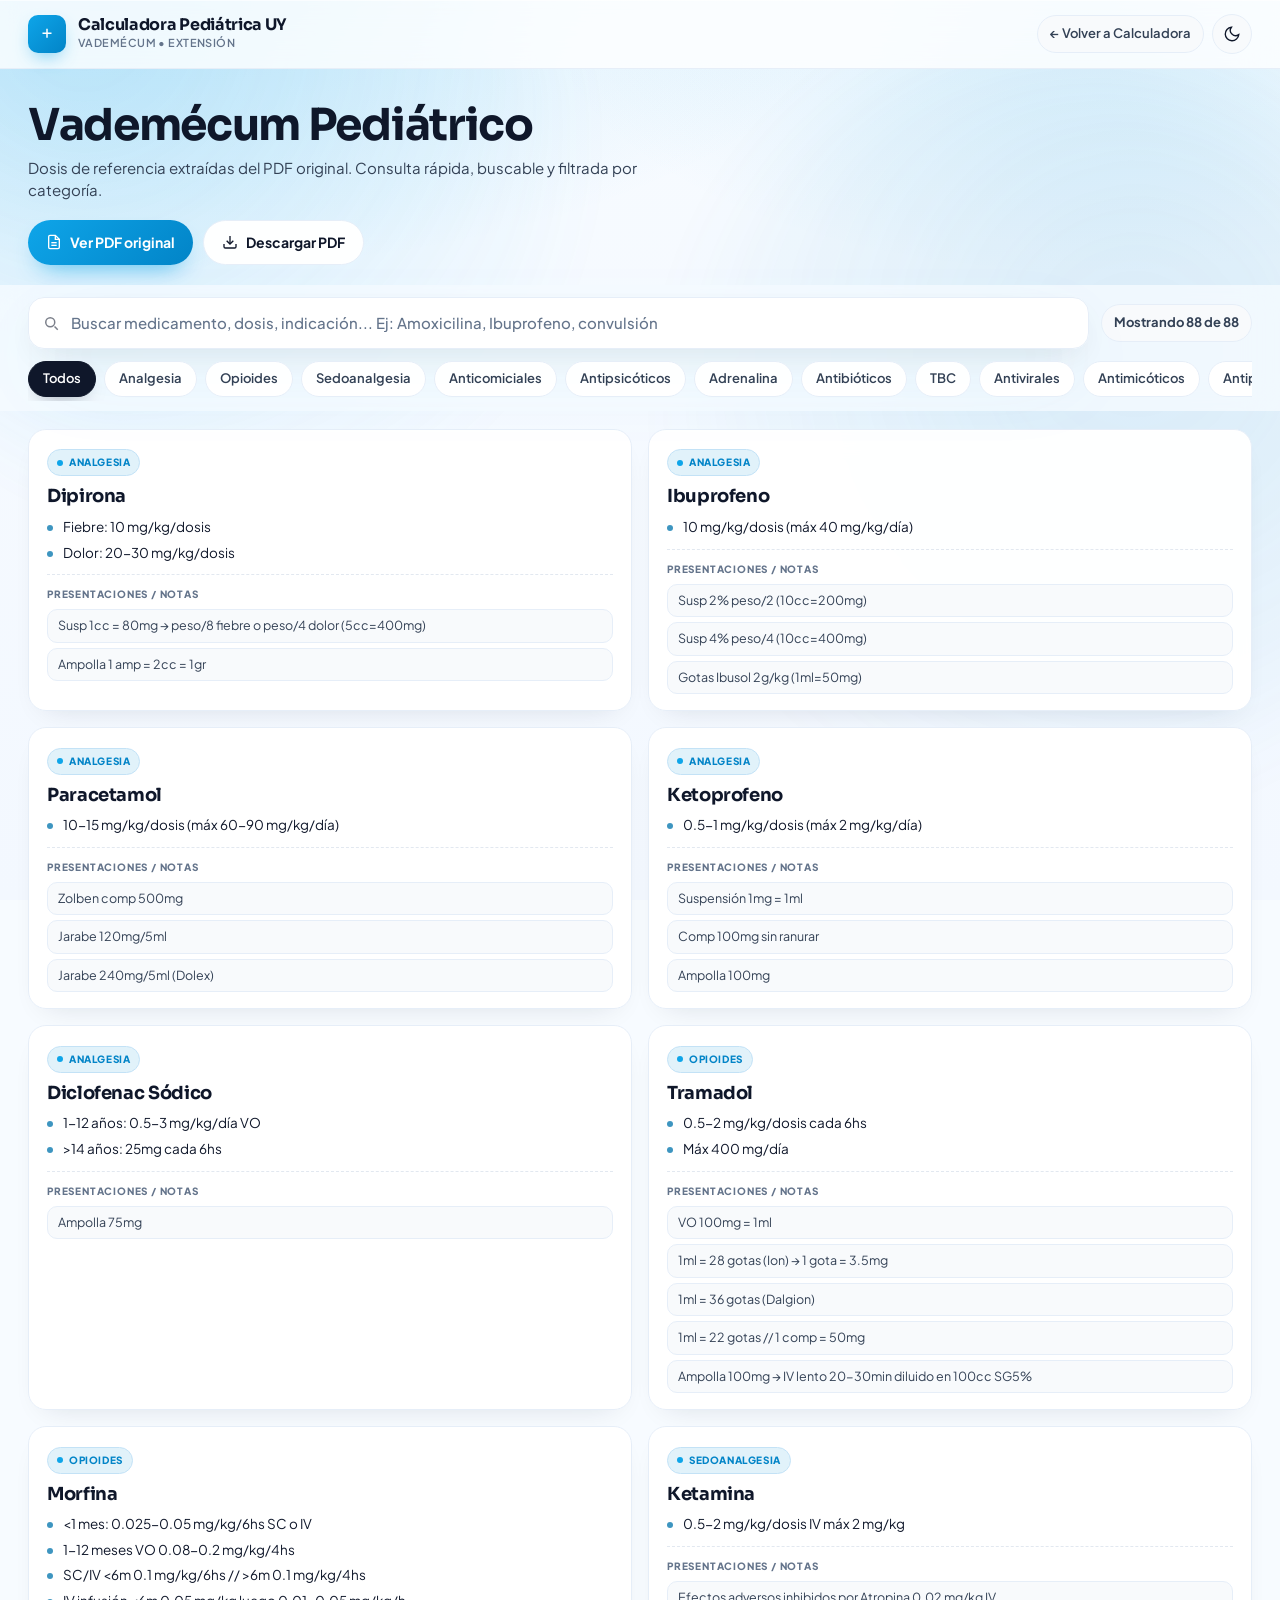
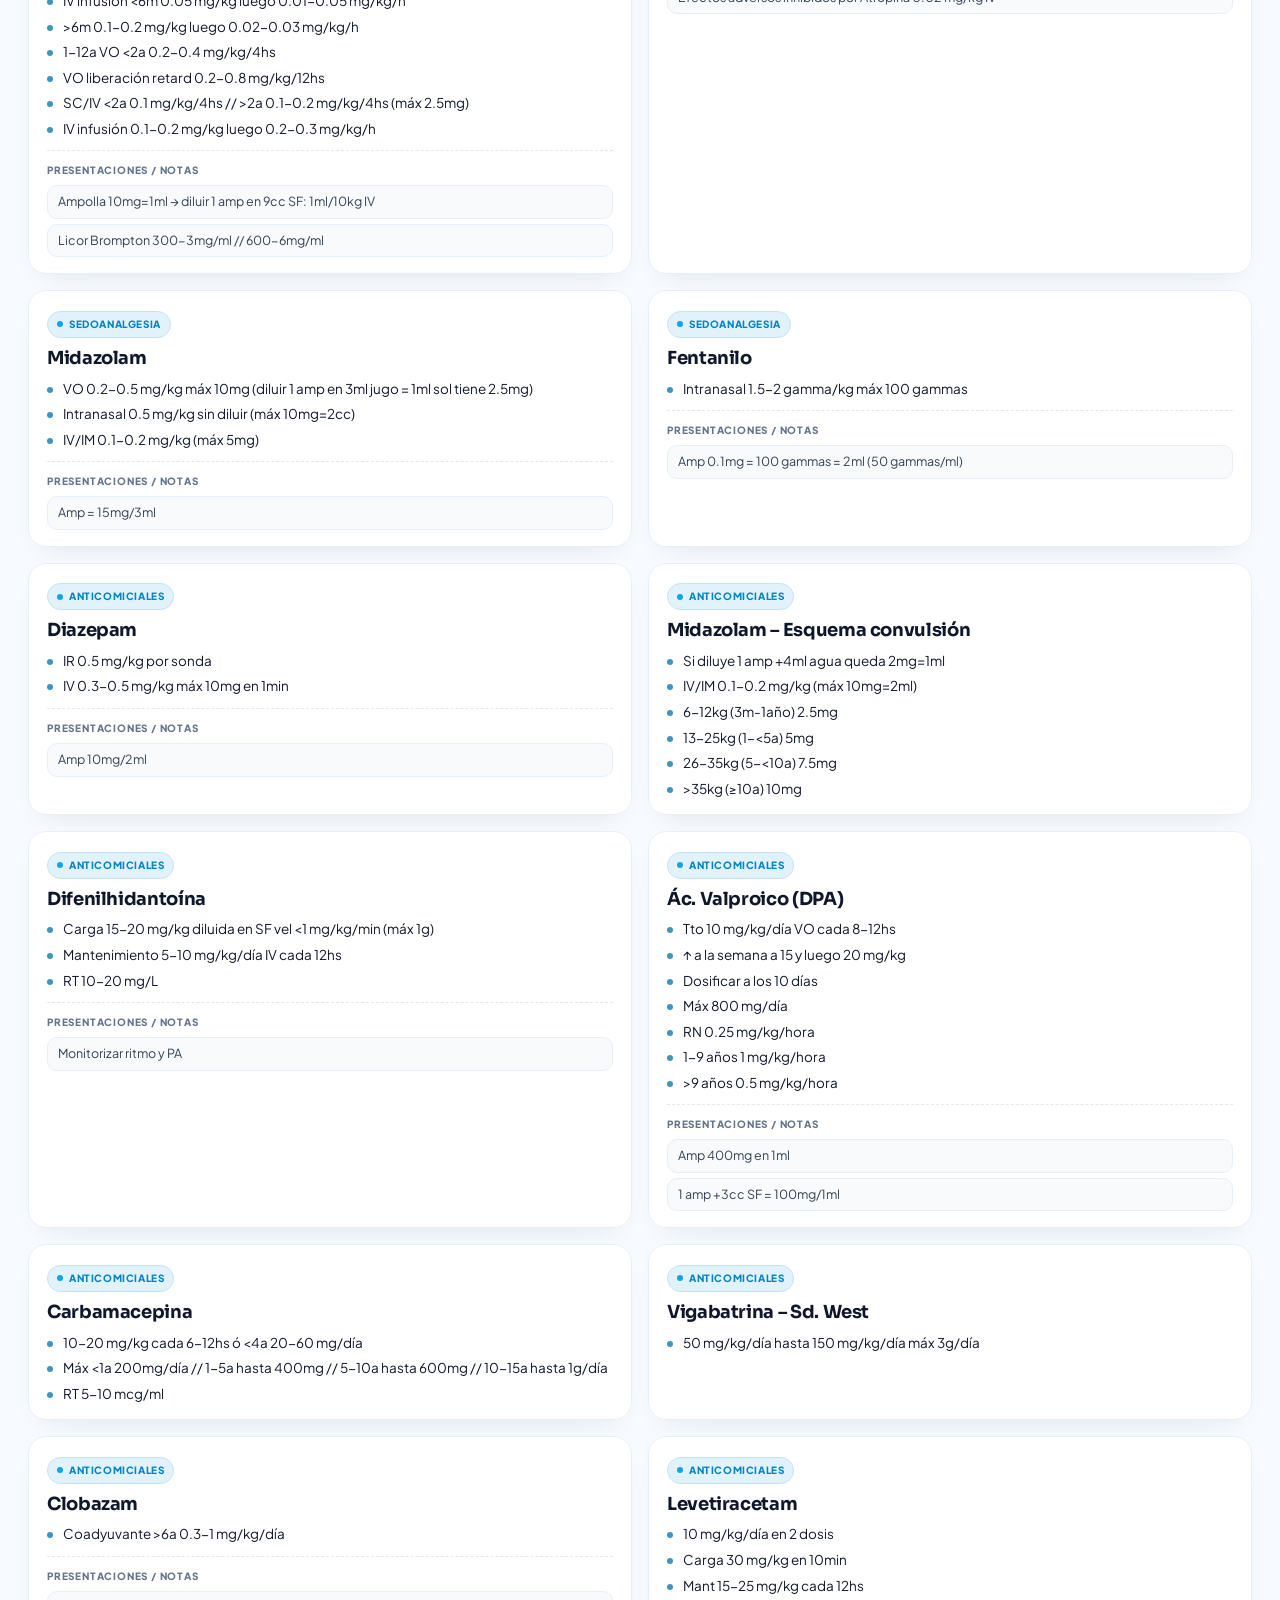
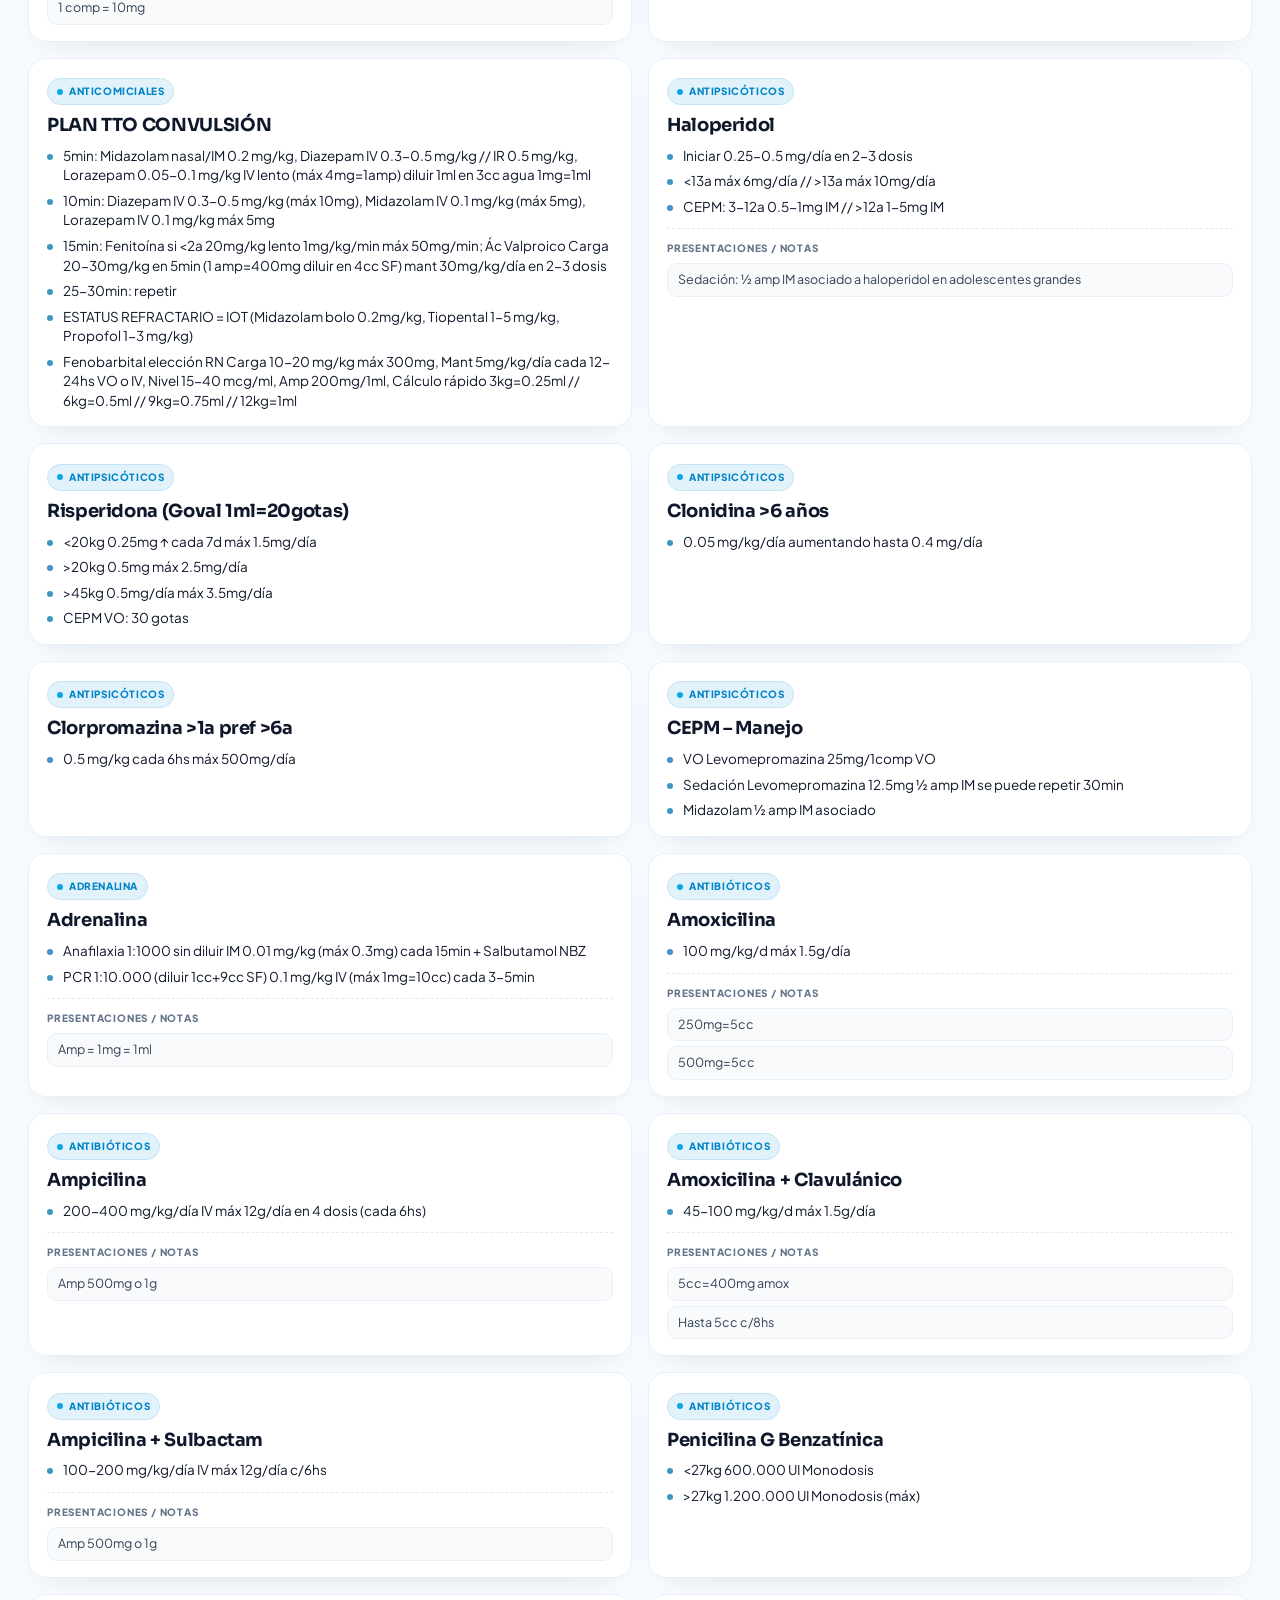
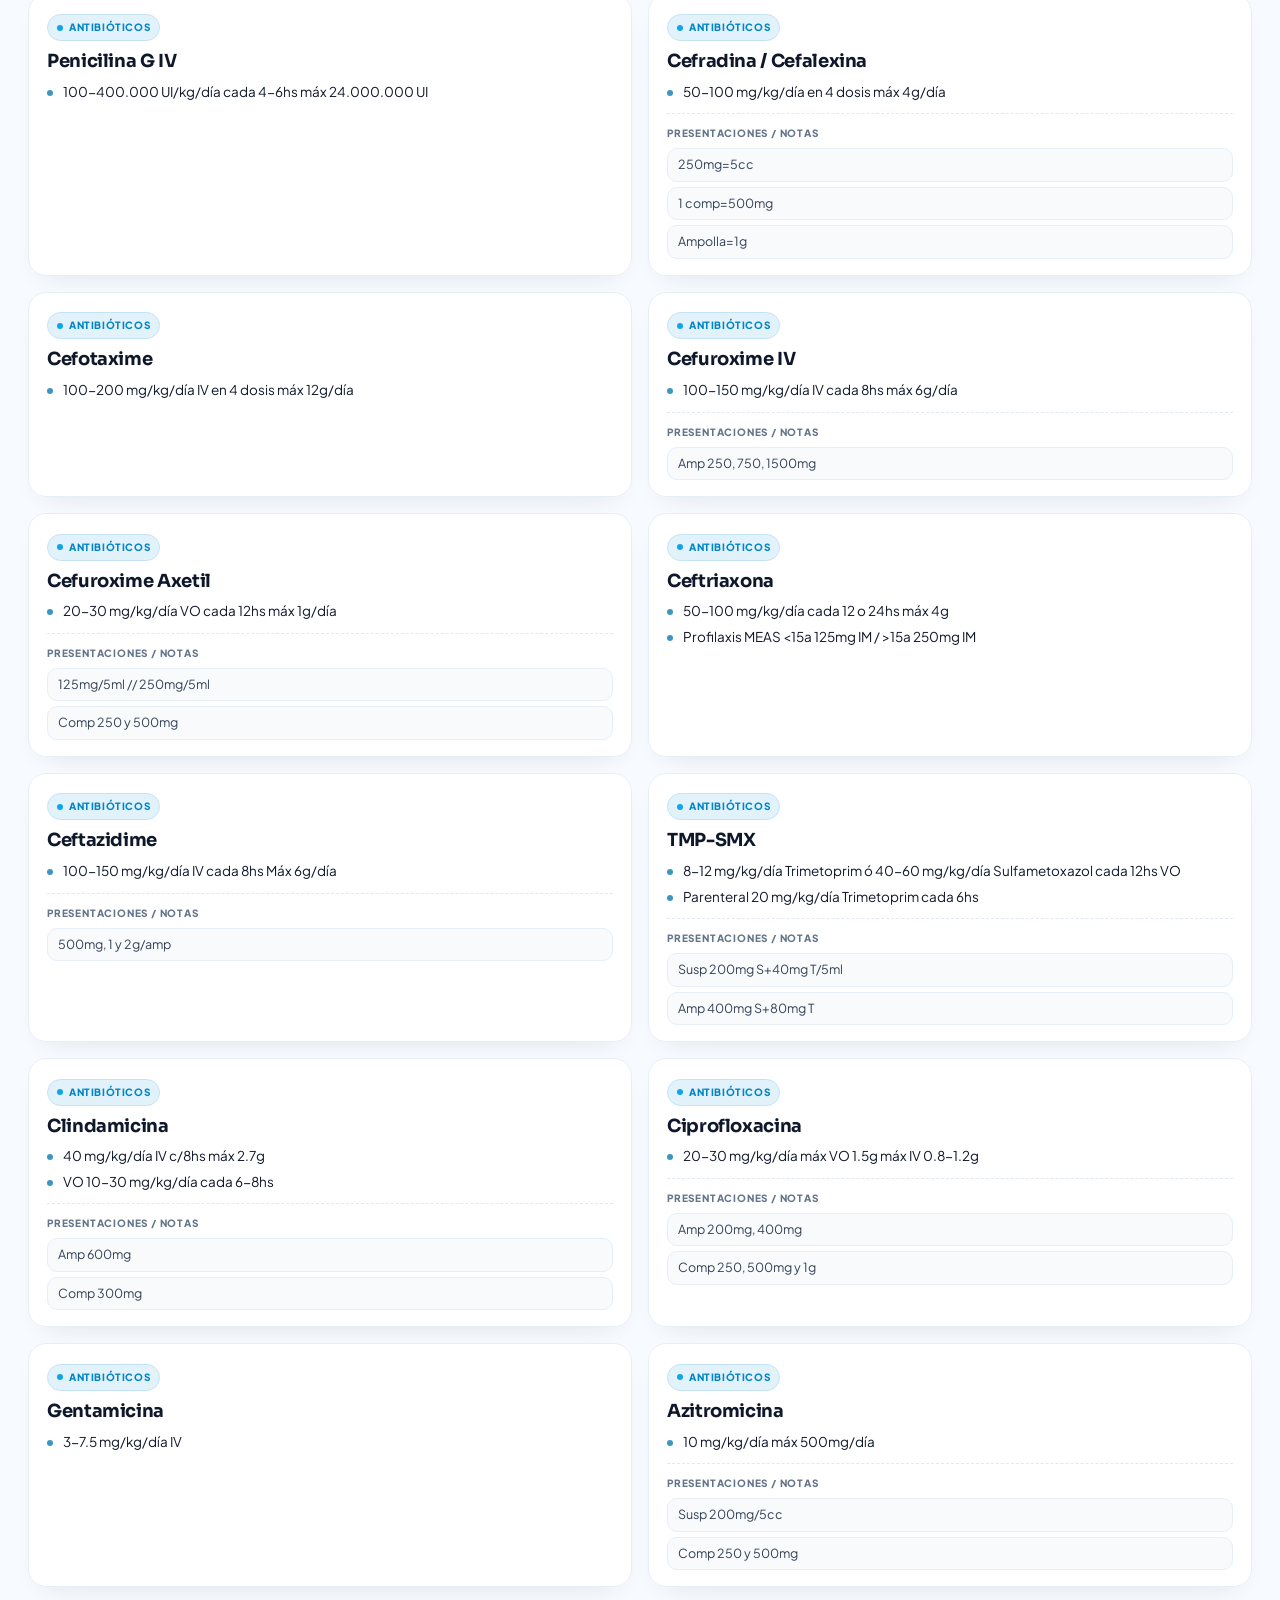
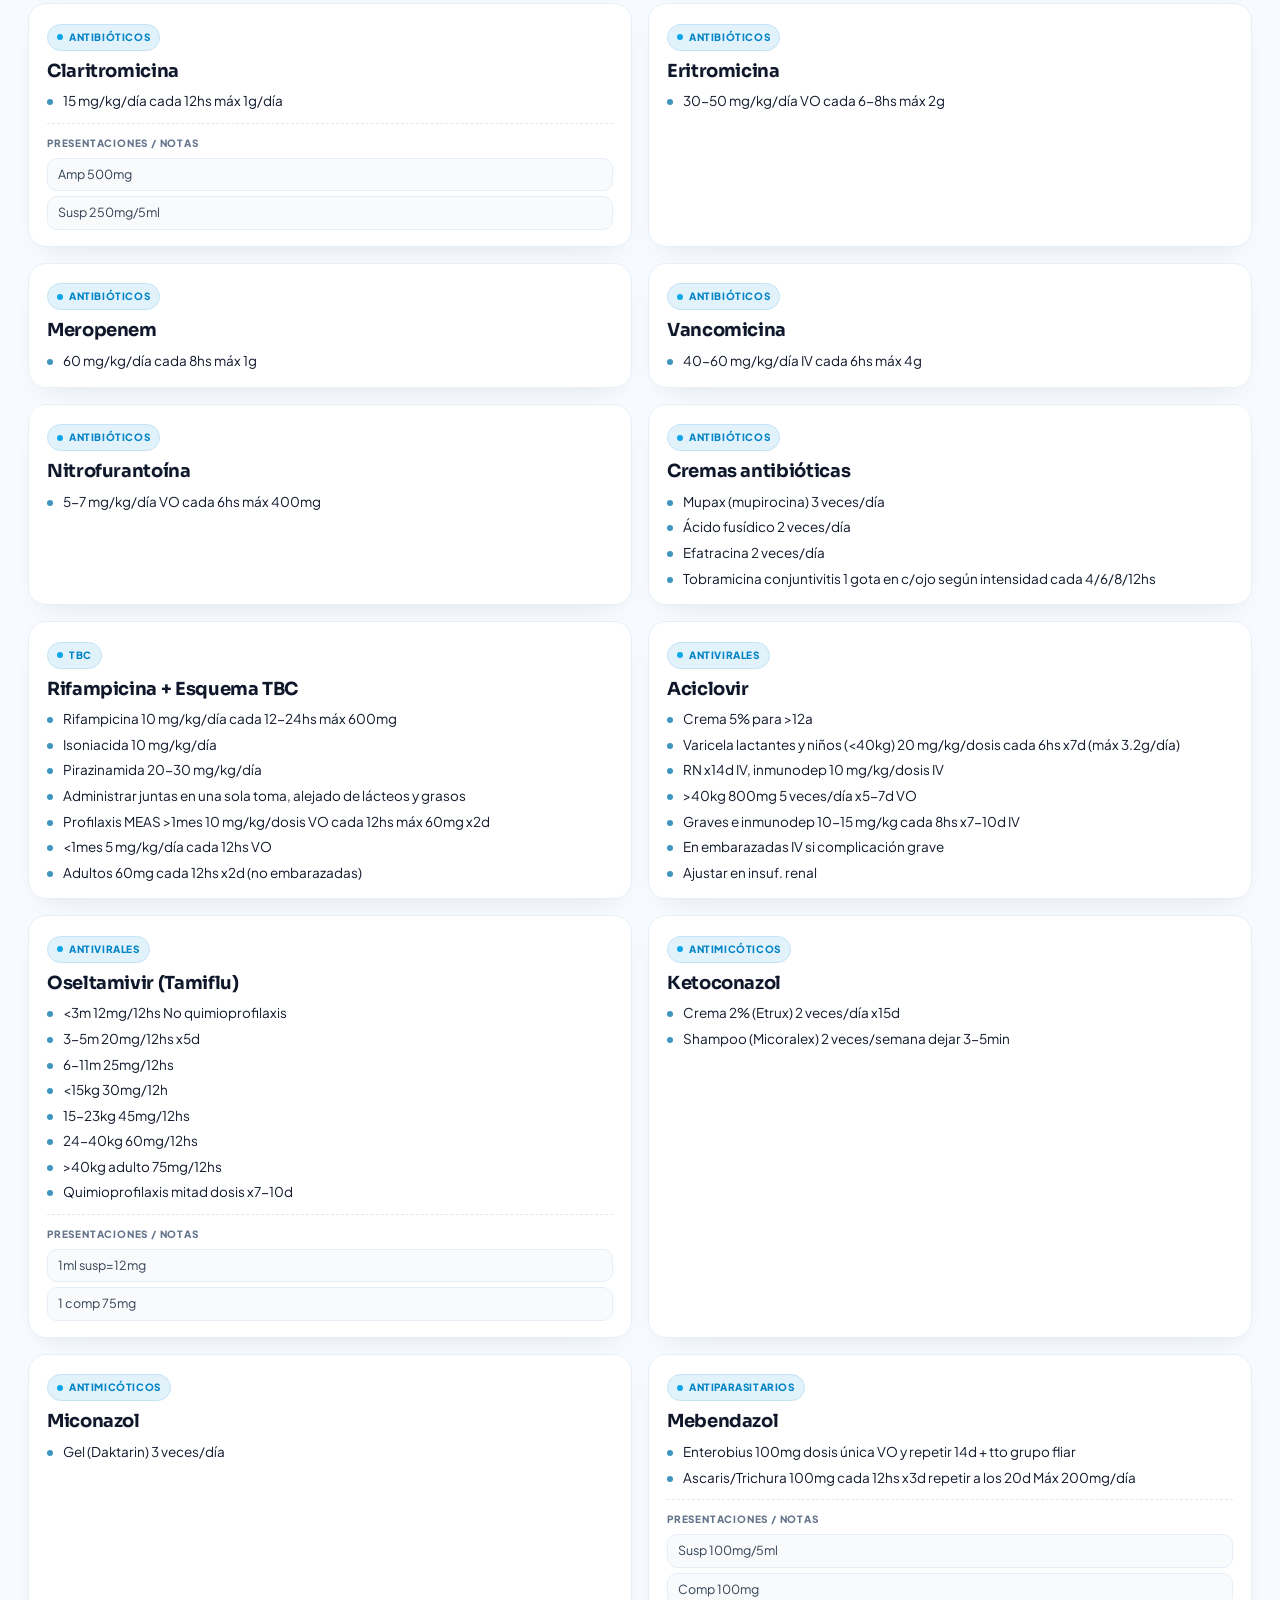
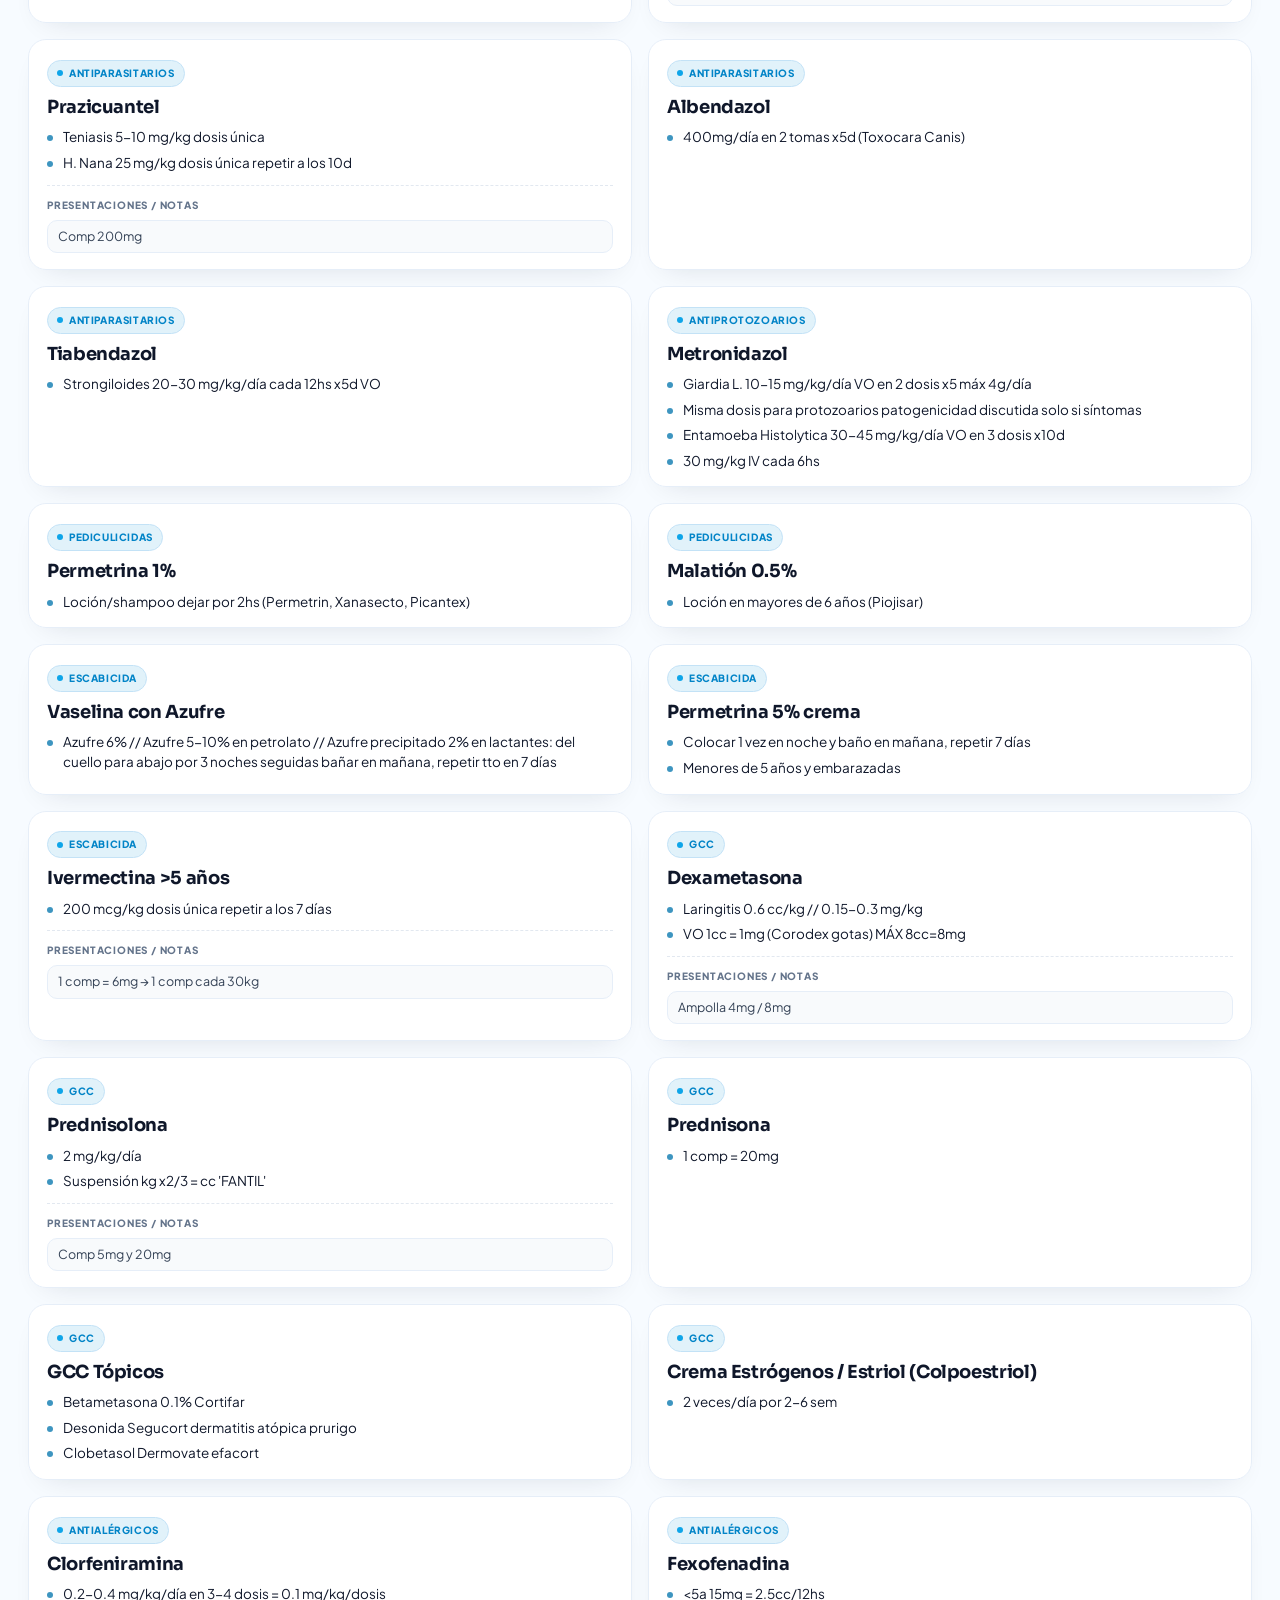
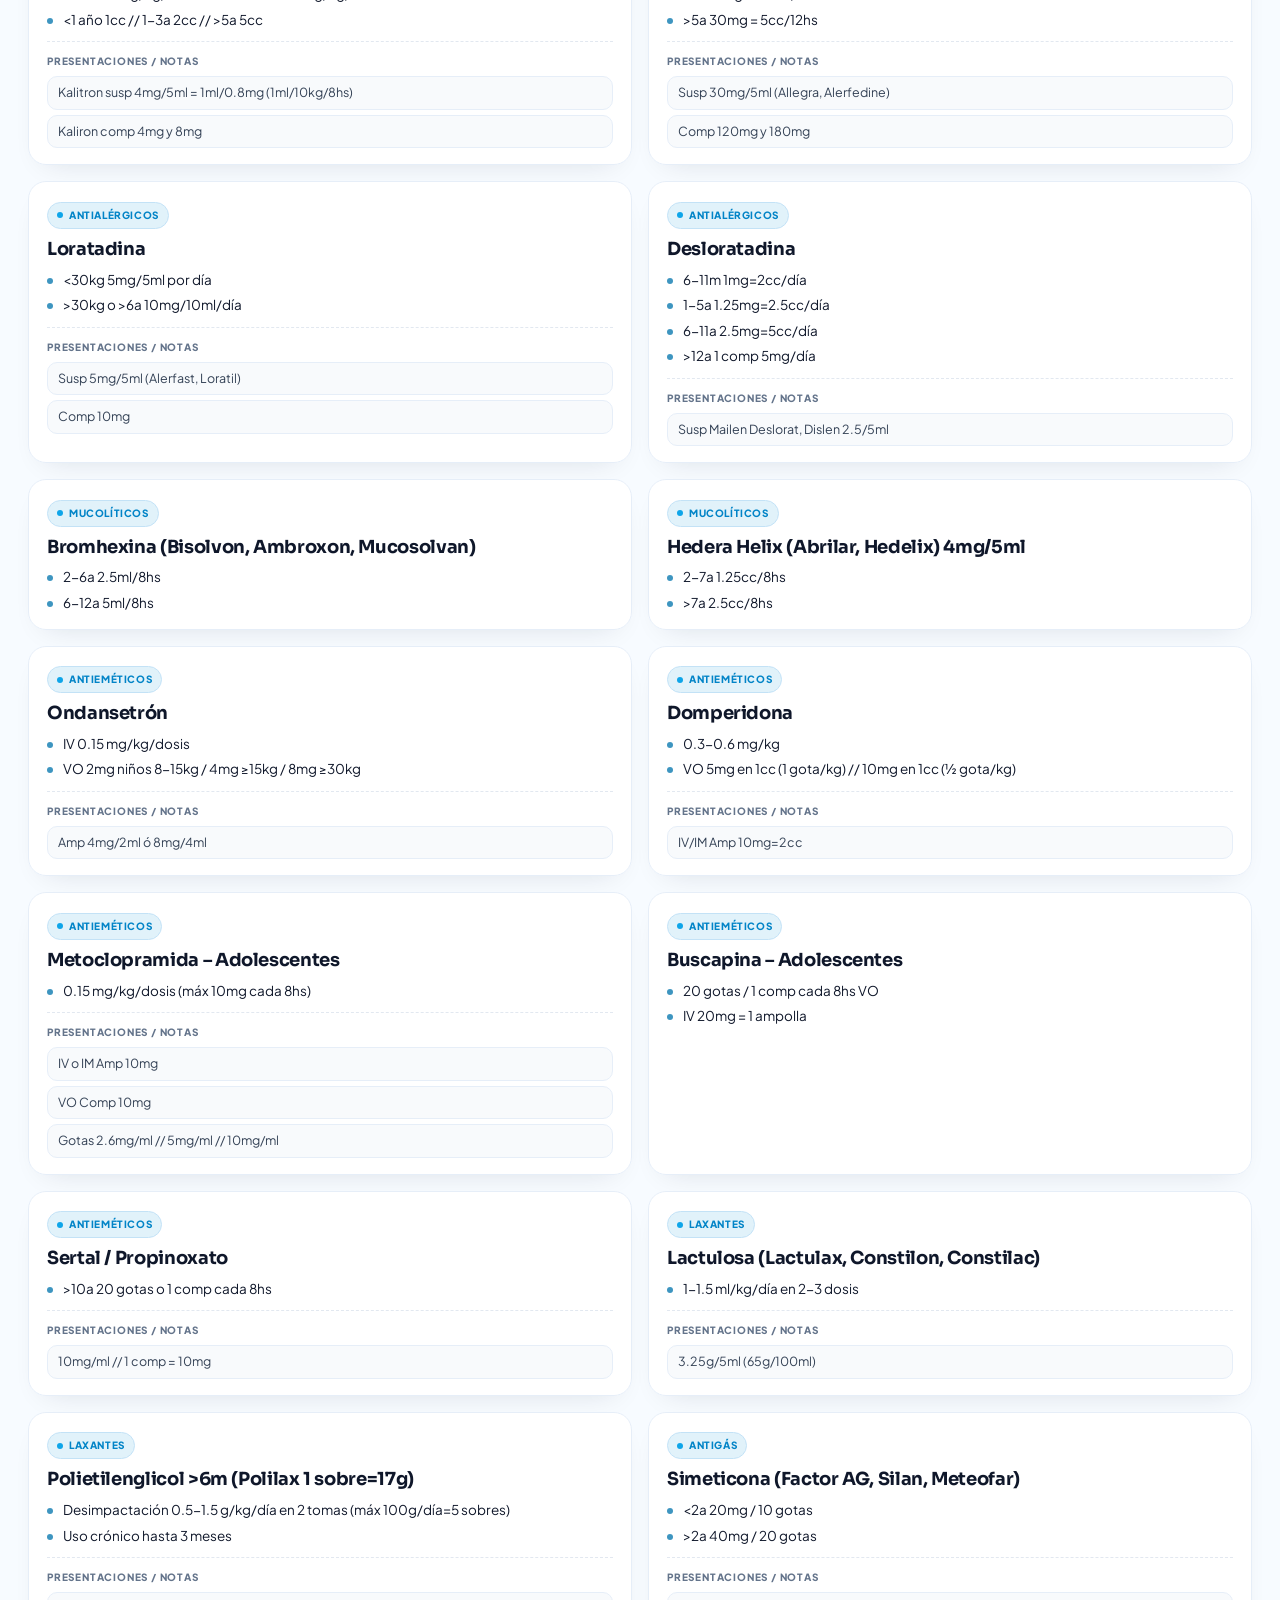
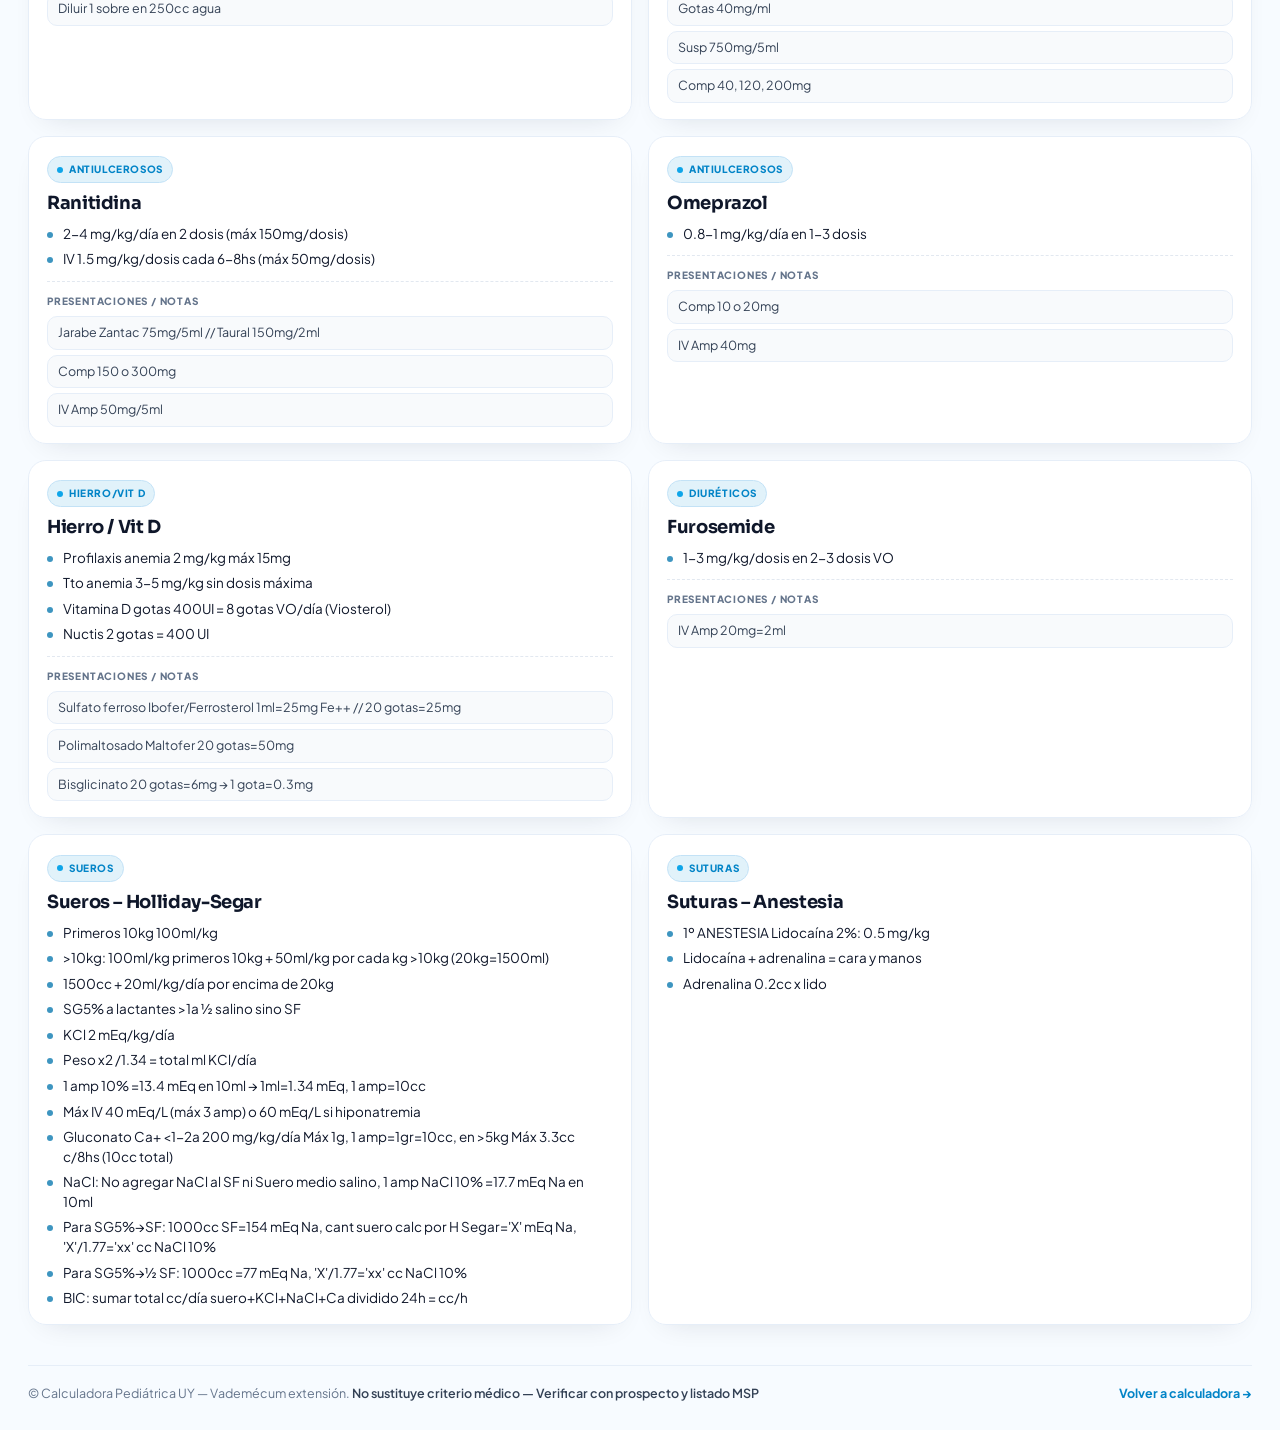
==== commit 227bea20: "Add files via upload" ====
--- a/vademecum.html
+++ b/vademecum.html
@@ -86,7 +86,7 @@
         .empty{grid-column:1/-1;background:var(--card);border:1px dashed var(--line2);border-radius:18px;padding:28px;text-align:center;color:var(--muted)}
         .footer{margin-top:10px;padding:18px 0 28px;border-top:1px solid var(--line);display:flex;flex-wrap:wrap;gap:12px;justify-content:space-between;align-items:center;color:var(--muted);font-size:12.5px;max-width:100%;min-width:0}
         .kbd{font-family:ui-monospace, SFMono-Regular, Menlo, monospace;background:var(--card2);border:1px solid var(--line);border-bottom-width:2px;padding:2px 6px;border-radius:6px;font-size:11px;color:var(--ink2)}
-      `}),T("div",{className:"root",children:[T("div",{className:"bg",children:[N("div",{className:"orb o1"}),N("div",{className:"orb o2"})]}),N("header",{className:"banner",children:T("div",{className:"banner-inner",children:[T("a",{className:"brand",href:"index.html",children:[N("div",{className:"mark",children:N("svg",{width:"18",height:"18",viewBox:"0 0 24 24",fill:"none","aria-hidden":!0,children:N("path",{d:"M11 5h2v5h5v2h-5v5h-2v-5H6v-2h5V5Z",fill:"white"})})}),T("div",{children:[N("div",{className:"brand-title",children:"Calculadora Pediátrica UY"}),N("div",{className:"brand-sub",children:"Vademécum • Extensión"})]})]}),T("div",{className:"banner-actions",children:[N("a",{href:"index.html",className:"back-link",children:"← Volver a Calculadora"}),N("button",{"aria-label":"Cambiar tema",className:"theme-btn",onClick:g,children:e==="light"?N("svg",{width:"18",height:"18",viewBox:"0 0 24 24",fill:"none",stroke:"currentColor",strokeWidth:"1.8",children:N("path",{d:"M21 12.79A9 9 0 1 1 11.21 3 7 7 0 0 0 21 12.79Z"})}):T("svg",{width:"18",height:"18",viewBox:"0 0 24 24",fill:"none",stroke:"currentColor",strokeWidth:"1.8",children:[N("circle",{cx:"12",cy:"12",r:"4"}),N("path",{d:"M12 2v2M12 20v2M4.93 4.93l1.41 1.41M17.66 17.66l1.41 1.41M2 12h2M20 12h2M4.93 19.07l1.41-1.41M17.66 6.34l1.41-1.41"})]})})]})]})}),T("main",{className:"wrap",children:[N("section",{className:"hero",children:T("div",{children:[N("h1",{className:"hero-title",children:"Vademécum Pediátrico"}),N("p",{className:"hero-sub",children:"Dosis de referencia extraídas del PDF original. Consulta rápida, buscable y filtrada por categoría."}),T("div",{className:"hero-actions",children:[T("a",{className:"btn btn-primary",href:"vademecum_dosis_pediatricas.pdf",target:"_blank",rel:"noopener",children:[T("svg",{width:"16",height:"16",viewBox:"0 0 24 24",fill:"none",stroke:"currentColor",strokeWidth:"2",children:[N("path",{d:"M14 2H6a2 2 0 0 0-2 2v16a2 2 0 0 0 2 2h12a2 2 0 0 0 2-2V8z"}),N("polyline",{points:"14 2 14 8 20 8"}),N("line",{x1:"16",y1:"13",x2:"8",y2:"13"}),N("line",{x1:"16",y1:"17",x2:"8",y2:"17"})]}),"Ver PDF original"]}),T("a",{className:"btn btn-ghost",href:"vademecum_dosis_pediatricas.pdf",download:!0,children:[T("svg",{width:"16",height:"16",viewBox:"0 0 24 24",fill:"none",stroke:"currentColor",strokeWidth:"2",children:[N("path",{d:"M21 15v4a2 2 0 0 1-2 2H5a2 2 0 0 1-2-2v-4"}),N("polyline",{points:"7 10 12 15 17 10"}),N("line",{x1:"12",y1:"15",x2:"12",y2:"3"})]}),"Descargar PDF"]})]})]})}),T("div",{className:"search-sticky",children:[T("div",{className:"search-wrap",children:[T("div",{className:"search-box",children:[T("svg",{width:"18",height:"18",viewBox:"0 0 24 24",fill:"none",stroke:"currentColor",strokeWidth:"2",children:[N("circle",{cx:"11",cy:"11",r:"6"}),N("path",{d:"m21 21-4.3-4.3"})]}),N("input",{ref:o,className:"search-input",placeholder:"Buscar medicamento, dosis, indicación... Ej: Amoxicilina, Ibuprofeno, convulsión",value:t,onChange:(m)=>r(m.target.value),onKeyDown:(m)=>{if(m.key==="Escape")r("")}})]}),T("div",{className:"counter","data-tick":u,children:["Mostrando ",h.length," de ",Uc.length]})]}),N("div",{className:"pills-wrap",children:T("div",{ref:a,className:"pills",children:[Sm.map((m)=>N("button",{className:`pill ${i===m?"active":""}`,onClick:()=>{l(m),c((k)=>k+1),window.scrollTo({top:0,behavior:"smooth"})},onKeyDown:(k)=>p(k,m),"aria-pressed":i===m,children:m},m)),(i!=="Todos"||t)&&N("button",{className:"clear-btn",onClick:()=>{l("Todos"),r(""),c((m)=>m+1),o.current?.focus()},children:"Limpiar filtros ✕"})]})})]}),T("section",{className:"grid",children:[h.length===0&&T("div",{className:"empty",children:[N("div",{style:{fontSize:20,marginBottom:8},children:"\uD83D\uDD0D"}),N("div",{style:{fontWeight:700,color:"var(--ink)"},children:"Sin resultados"}),T("div",{style:{marginTop:6},children:["Probá sin tildes o cambiá de categoría. Ej: ",N("b",{children:"amoxi, valproico, fentanil"})]})]}),h.map((m)=>T("article",{className:"card",children:[T("div",{className:"badge",children:[N("span",{className:"badge-dot"}),m.cat]}),N("h3",{className:"card-name",children:m.name}),N("ul",{className:"dosis",children:m.dosis.map((k,x)=>N("li",{children:k},x))}),m.pres&&m.pres.length>0&&T("div",{className:"pres",children:[N("div",{className:"pres-label",children:"Presentaciones / notas"}),m.pres.map((k,x)=>N("div",{className:"pres-item",children:k},x))]})]},m.id))]}),T("footer",{className:"footer",children:[T("div",{children:["© Calculadora Pediátrica UY — Vademécum extensión. ",N("span",{style:{color:"var(--ink2)",fontWeight:600},children:"No sustituye criterio médico — Verificar con prospecto y listado MSP"})]}),T("div",{style:{display:"flex",gap:8,alignItems:"center"},children:[N("span",{style:{background:"var(--card2)",border:"1px solid var(--line)",padding:"4px 8px",borderRadius:999,fontSize:11,fontWeight:700},children:"PDF original intacto"}),N("a",{href:"index.html",style:{color:"var(--blue2)",fontWeight:700,textDecoration:"none"},children:"Volver a calculadora →"})]})]})]})]})]})}Wc.createRoot(document.getElementById("root")).render(N(Hc.default.StrictMode,{children:N(bo,{})}));
+      `}),T("div",{className:"root",children:[T("div",{className:"bg",children:[N("div",{className:"orb o1"}),N("div",{className:"orb o2"})]}),N("header",{className:"banner",children:T("div",{className:"banner-inner",children:[T("a",{className:"brand",href:"index.html",children:[N("div",{className:"mark",children:N("svg",{width:"18",height:"18",viewBox:"0 0 24 24",fill:"none","aria-hidden":!0,children:N("path",{d:"M11 5h2v5h5v2h-5v5h-2v-5H6v-2h5V5Z",fill:"white"})})}),T("div",{children:[N("div",{className:"brand-title",children:"Calculadora Pediátrica UY"}),N("div",{className:"brand-sub",children:"Vademécum • Extensión"})]})]}),T("div",{className:"banner-actions",children:[N("a",{href:"index.html",className:"back-link",children:"← Volver a Calculadora"}),N("button",{"aria-label":"Cambiar tema",className:"theme-btn",onClick:g,children:e==="light"?N("svg",{width:"18",height:"18",viewBox:"0 0 24 24",fill:"none",stroke:"currentColor",strokeWidth:"1.8",children:N("path",{d:"M21 12.79A9 9 0 1 1 11.21 3 7 7 0 0 0 21 12.79Z"})}):T("svg",{width:"18",height:"18",viewBox:"0 0 24 24",fill:"none",stroke:"currentColor",strokeWidth:"1.8",children:[N("circle",{cx:"12",cy:"12",r:"4"}),N("path",{d:"M12 2v2M12 20v2M4.93 4.93l1.41 1.41M17.66 17.66l1.41 1.41M2 12h2M20 12h2M4.93 19.07l1.41-1.41M17.66 6.34l1.41-1.41"})]})})]})]})}),T("main",{className:"wrap",children:[N("section",{className:"hero",children:T("div",{children:[N("h1",{className:"hero-title",children:"Vademécum Pediátrico"}),N("p",{className:"hero-sub",children:"Dosis de referencia extraídas del PDF original. Consulta rápida, buscable y filtrada por categoría."}),T("div",{className:"hero-actions",children:[T("a",{className:"btn btn-primary",href:"vademecum_dosis_pediatricas.pdf",target:"_blank",rel:"noopener",children:[T("svg",{width:"16",height:"16",viewBox:"0 0 24 24",fill:"none",stroke:"currentColor",strokeWidth:"2",children:[N("path",{d:"M14 2H6a2 2 0 0 0-2 2v16a2 2 0 0 0 2 2h12a2 2 0 0 0 2-2V8z"}),N("polyline",{points:"14 2 14 8 20 8"}),N("line",{x1:"16",y1:"13",x2:"8",y2:"13"}),N("line",{x1:"16",y1:"17",x2:"8",y2:"17"})]}),"Ver PDF original"]}),T("a",{className:"btn btn-ghost",href:"vademecum_dosis_pediatricas.pdf",download:!0,children:[T("svg",{width:"16",height:"16",viewBox:"0 0 24 24",fill:"none",stroke:"currentColor",strokeWidth:"2",children:[N("path",{d:"M21 15v4a2 2 0 0 1-2 2H5a2 2 0 0 1-2-2v-4"}),N("polyline",{points:"7 10 12 15 17 10"}),N("line",{x1:"12",y1:"15",x2:"12",y2:"3"})]}),"Descargar PDF"]})]})]})}),T("div",{className:"search-sticky",children:[T("div",{className:"search-wrap",children:[T("div",{className:"search-box",children:[T("svg",{width:"18",height:"18",viewBox:"0 0 24 24",fill:"none",stroke:"currentColor",strokeWidth:"2",children:[N("circle",{cx:"11",cy:"11",r:"6"}),N("path",{d:"m21 21-4.3-4.3"})]}),N("input",{ref:o,className:"search-input",placeholder:"Buscar medicamento, dosis, indicación... Ej: Amoxicilina, Ibuprofeno, convulsión",value:t,onChange:(m)=>r(m.target.value),onKeyDown:(m)=>{if(m.key==="Escape")r("")}})]}),T("div",{className:"counter","data-tick":u,children:["Mostrando ",h.length," de ",Uc.length]})]}),N("div",{className:"pills-wrap",children:T("div",{ref:a,className:"pills",children:[Sm.map((m)=>N("button",{className:`pill ${i===m?"active":""}`,onClick:()=>{l(m),c((k)=>k+1),window.scrollTo({top:0,behavior:"smooth"})},onKeyDown:(k)=>p(k,m),"aria-pressed":i===m,children:m},m)),(i!=="Todos"||t)&&N("button",{className:"clear-btn",onClick:()=>{l("Todos"),r(""),c((m)=>m+1),o.current?.focus()},children:"Limpiar filtros ✕"})]})})]}),T("section",{className:"grid",children:[h.length===0&&T("div",{className:"empty",children:[N("div",{style:{fontSize:20,marginBottom:8},children:"\uD83D\uDD0D"}),N("div",{style:{fontWeight:700,color:"var(--ink)"},children:"Sin resultados"}),T("div",{style:{marginTop:6},children:["Probá sin tildes o cambiá de categoría. Ej: ",N("b",{children:"amoxi, valproico, fentanil"})]})]}),h.map((m)=>T("article",{className:"card",children:[T("div",{className:"badge",children:[N("span",{className:"badge-dot"}),m.cat]}),N("h3",{className:"card-name",children:m.name}),N("ul",{className:"dosis",children:m.dosis.map((k,x)=>N("li",{children:k},x))}),m.pres&&m.pres.length>0&&T("div",{className:"pres",children:[N("div",{className:"pres-label",children:"Presentaciones / notas"}),m.pres.map((k,x)=>N("div",{className:"pres-item",children:k},x))]})]},m.id))]}),T("footer",{className:"footer",children:[T("div",{children:["© Calculadora Pediátrica UY — Vademécum extensión. ",N("span",{style:{color:"var(--ink2)",fontWeight:600},children:"No sustituye criterio médico — Verificar con prospecto y listado MSP"})]}),T("div",{style:{display:"flex",gap:8,alignItems:"center"},children:[N("a",{href:"index.html",style:{color:"var(--blue2)",fontWeight:700,textDecoration:"none"},children:"Volver a calculadora →"})]})]})]})]})]})}Wc.createRoot(document.getElementById("root")).render(N(Hc.default.StrictMode,{children:N(bo,{})}));
 </script>
   <script>(function(){function m(a){var h=a.getAttribute("href");if(!h)return;try{var u=new URL(h,document.baseURI);if((u.protocol==="http:"||u.protocol==="https:")&&u.host!==location.host){a.target="_blank";a.rel="noopener noreferrer";}}catch(e){}}function s(){document.querySelectorAll("a[href]").forEach(m);}if(document.readyState!=="loading"){s();}else{document.addEventListener("DOMContentLoaded",s);}document.addEventListener("click",function(e){var a=e.target&&e.target.closest&&e.target.closest("a[href]");if(a){m(a);}},true);})();</script>
   
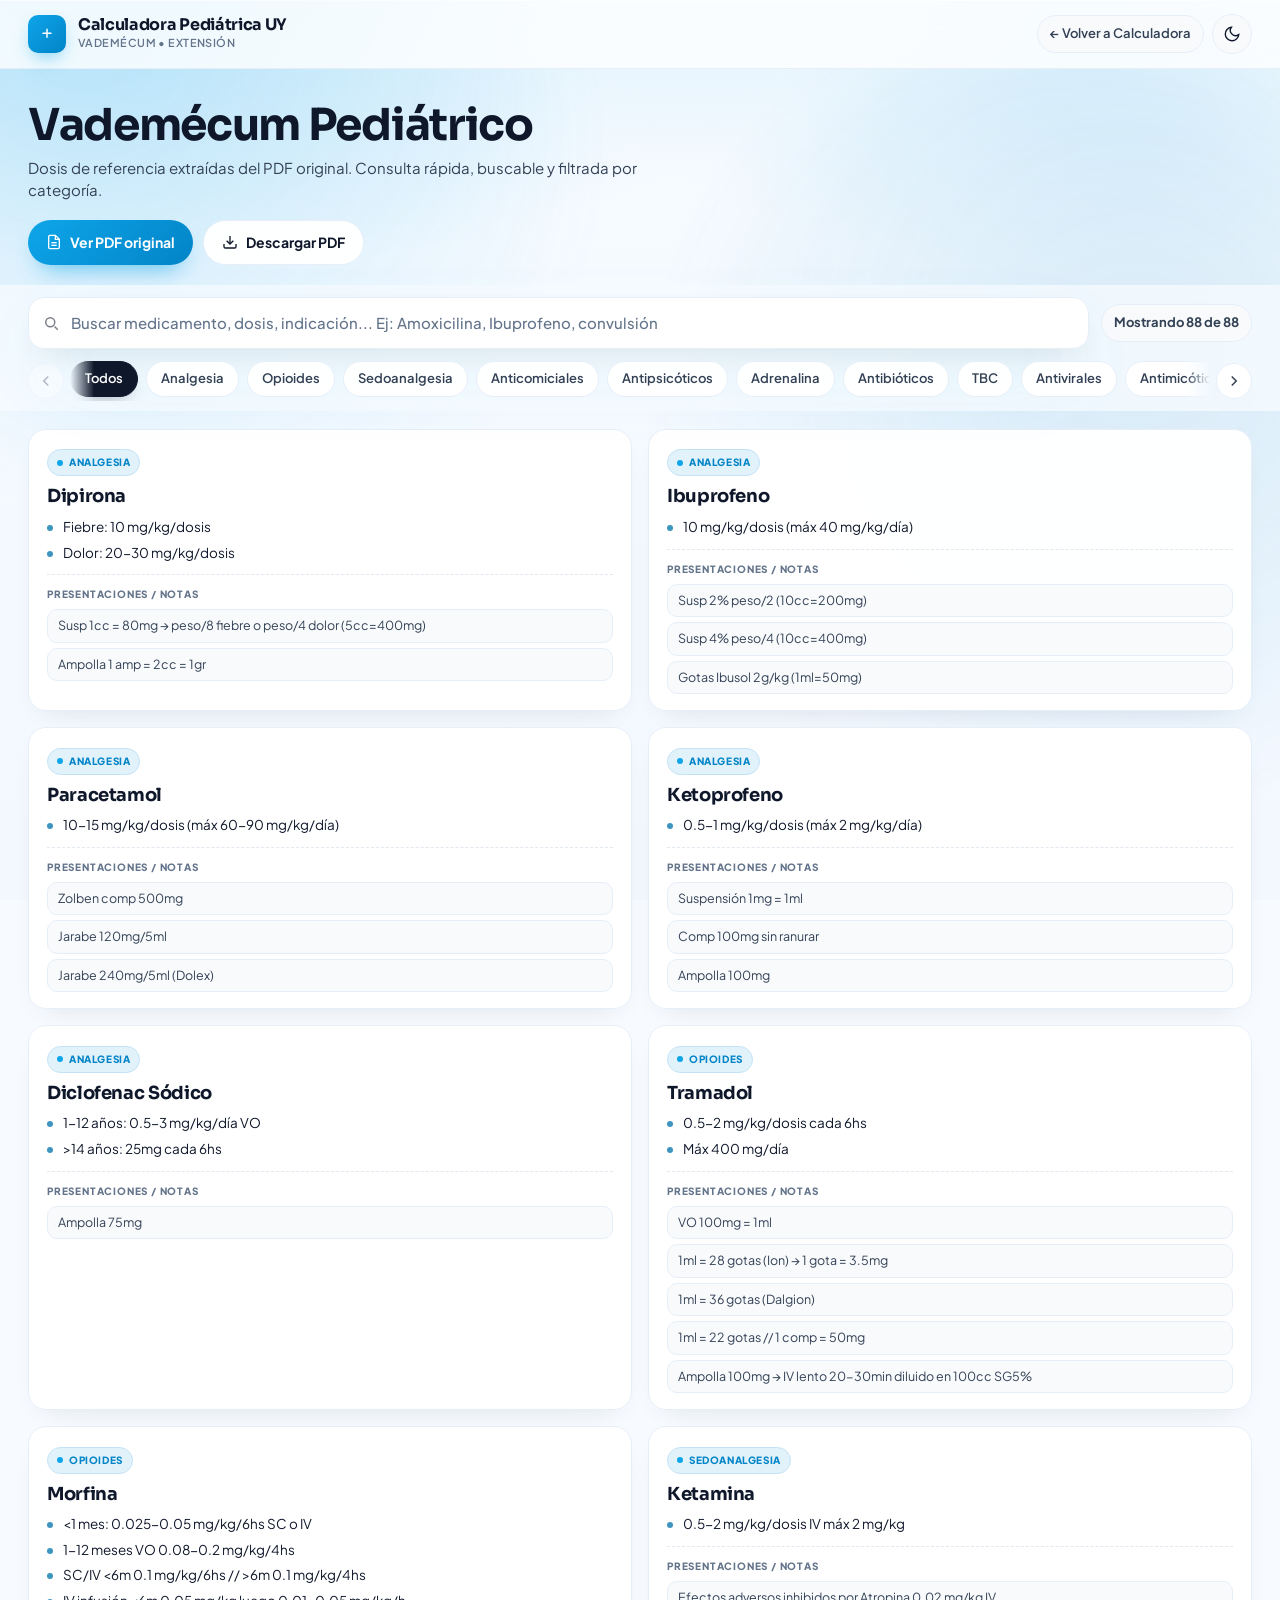
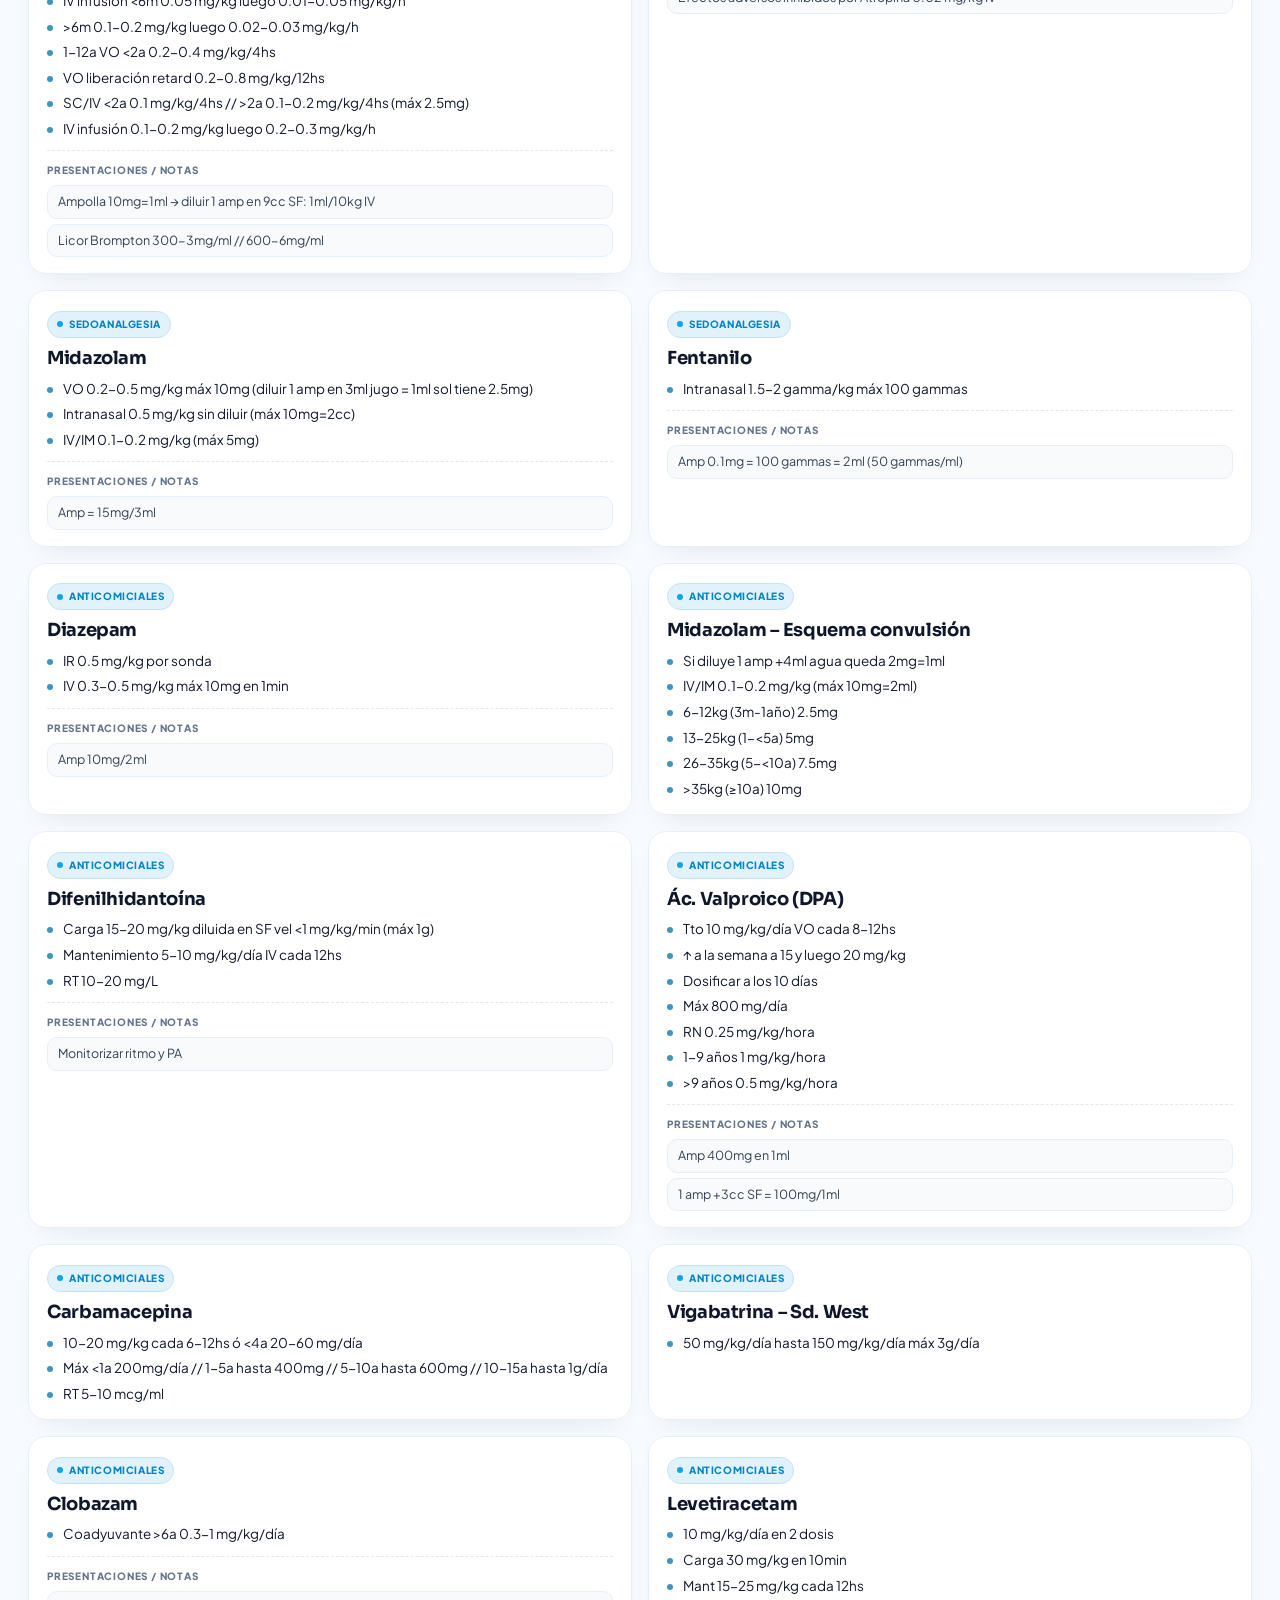
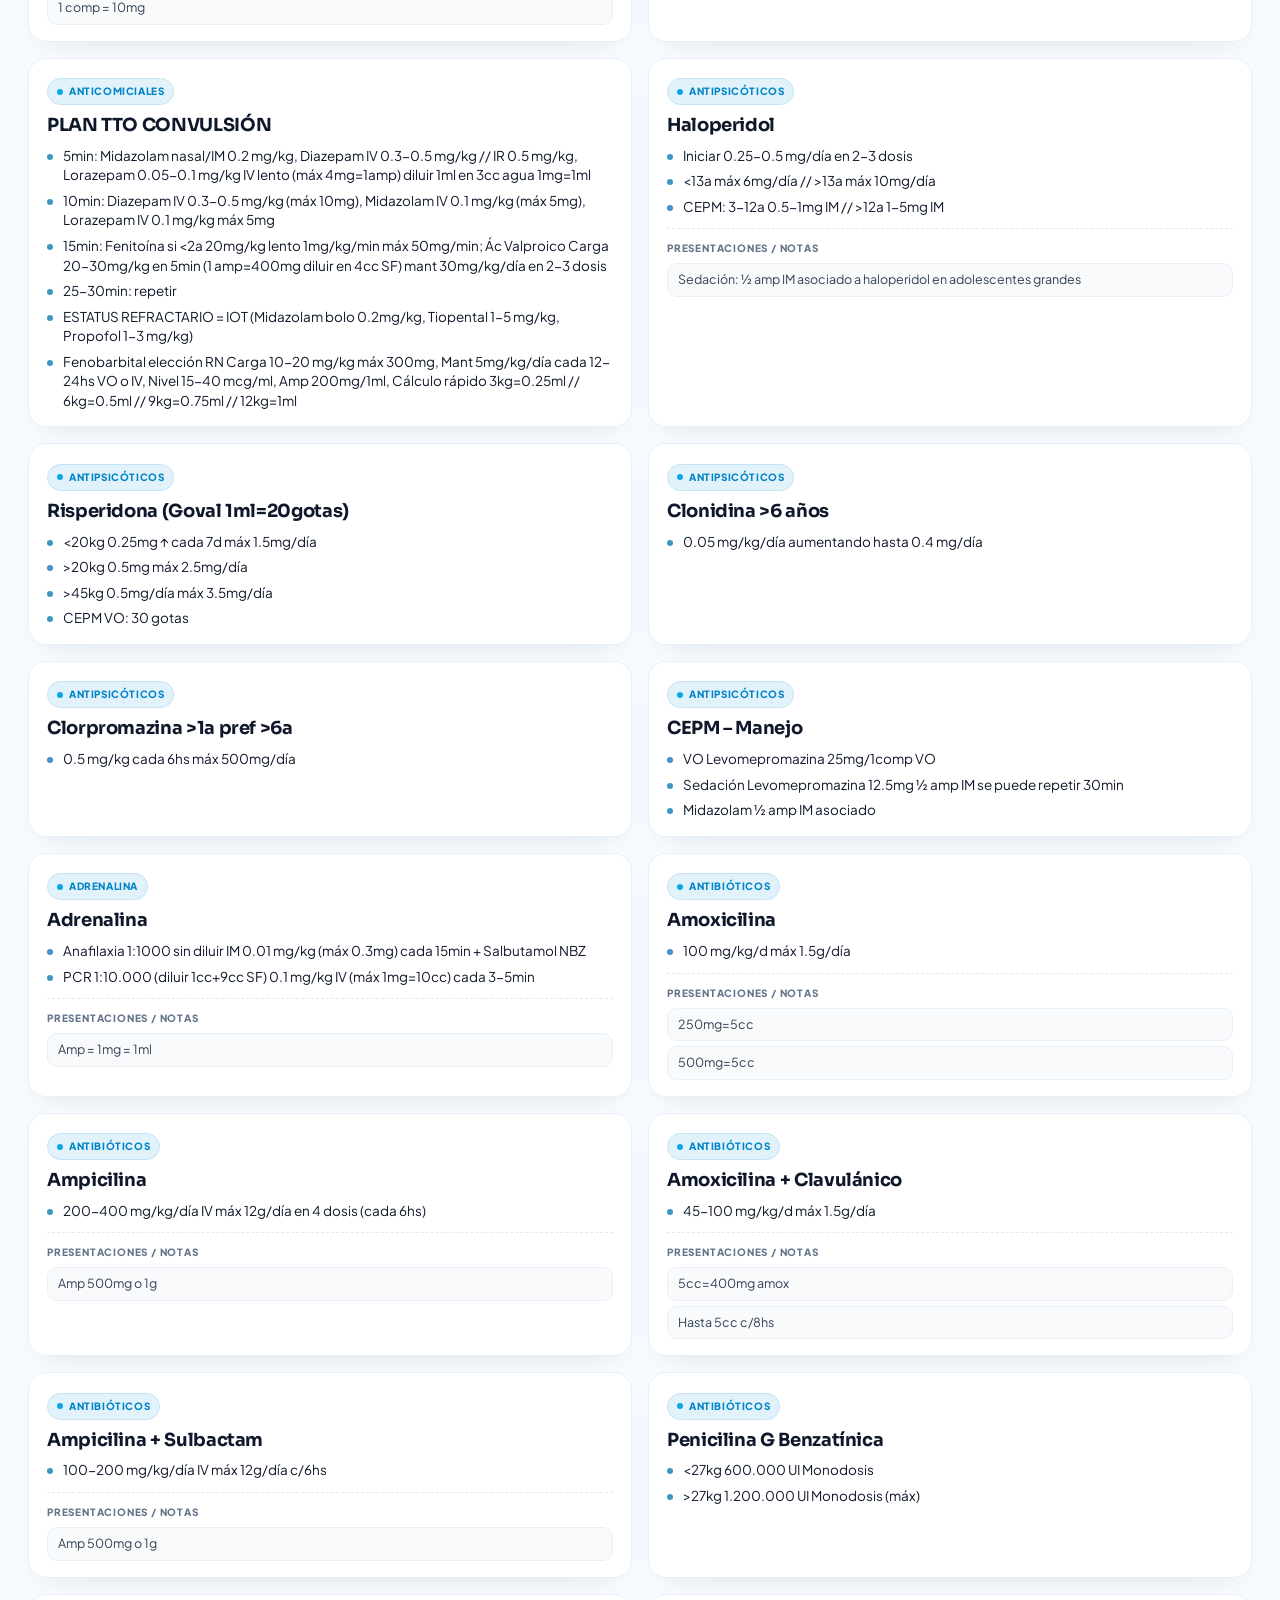
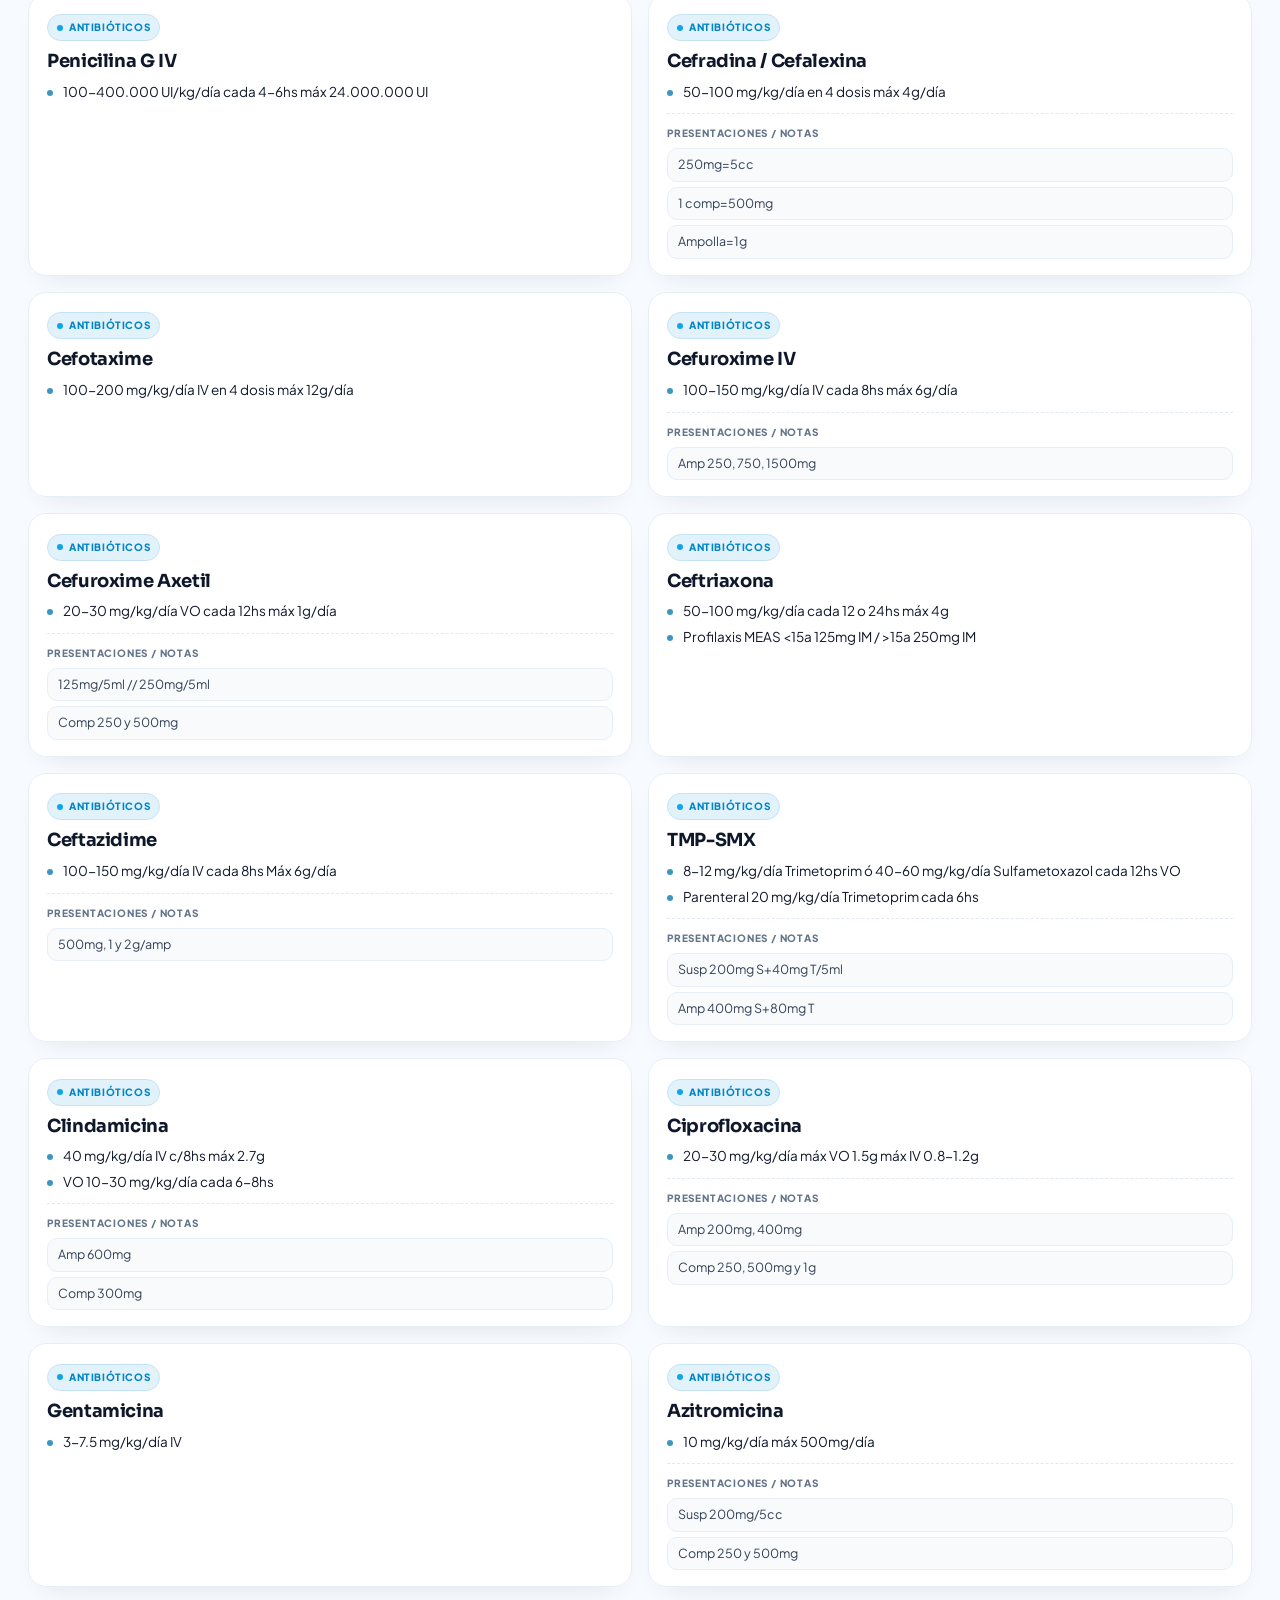
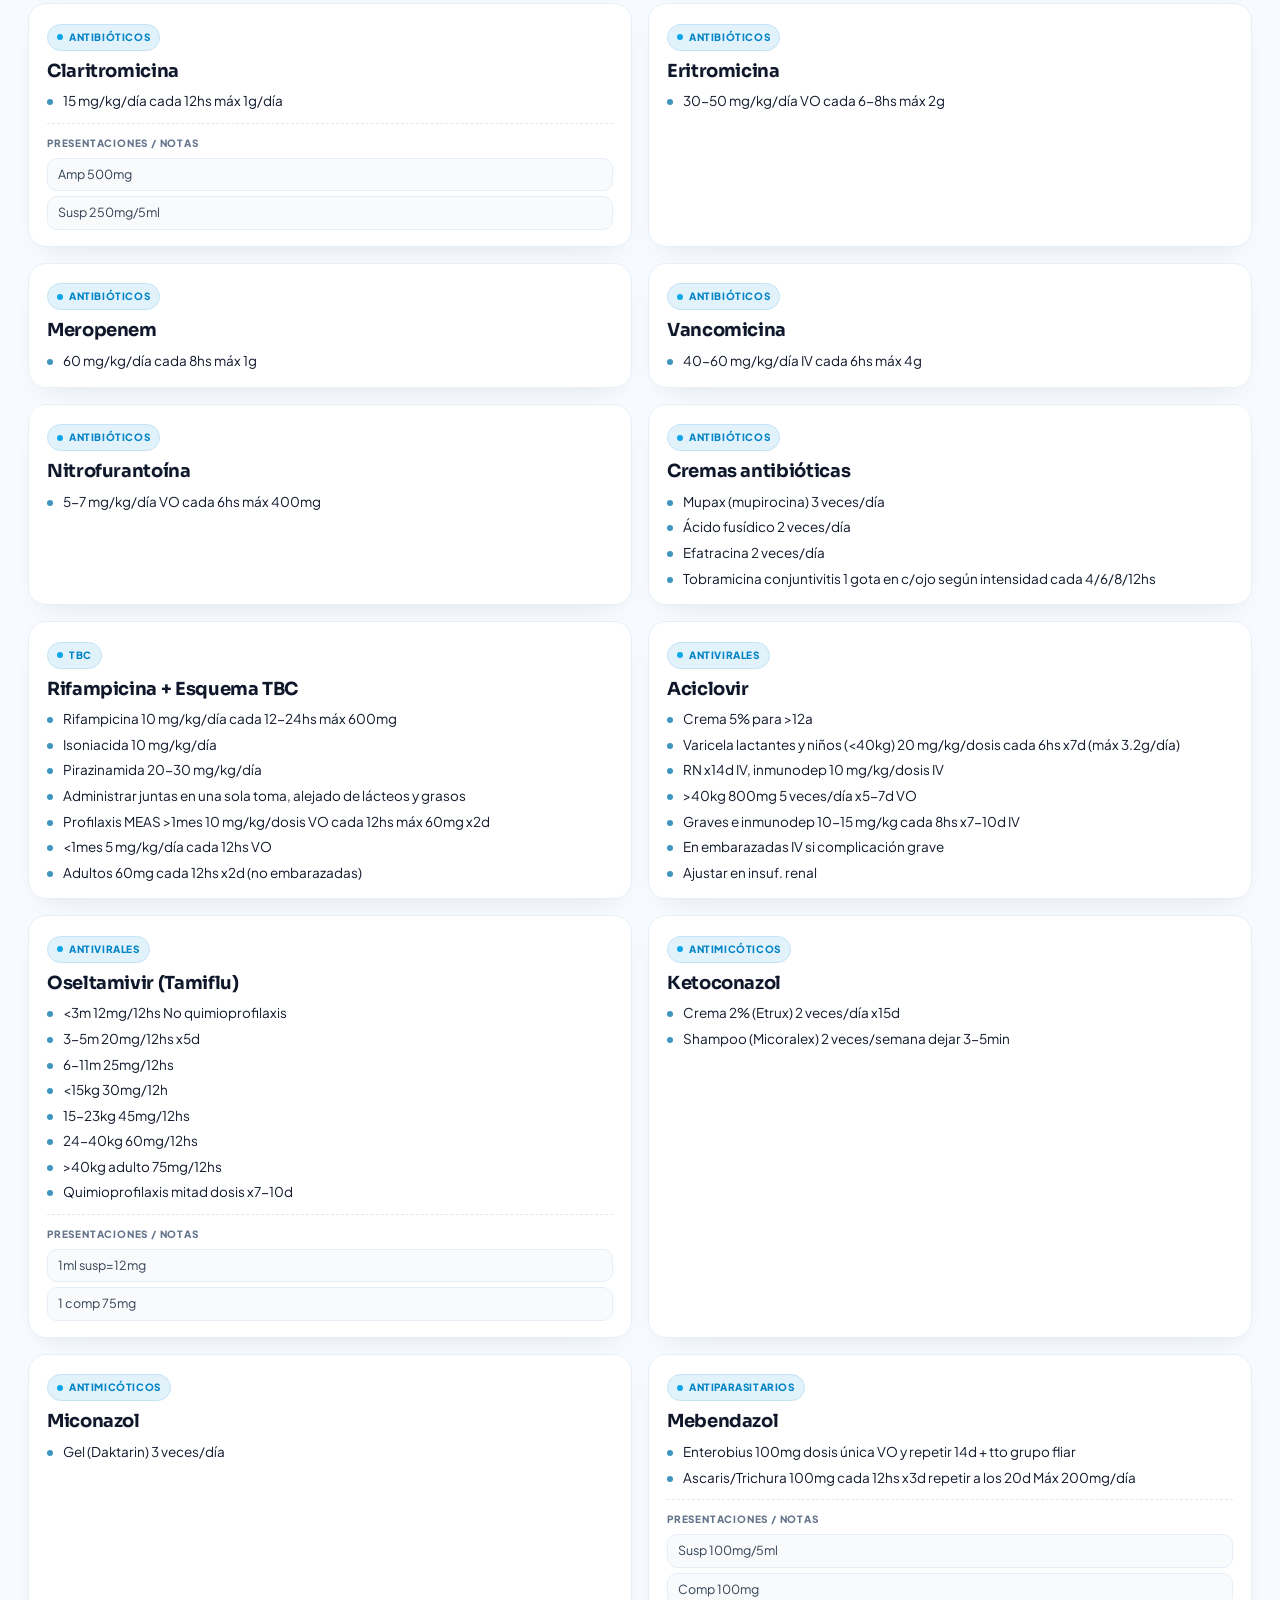
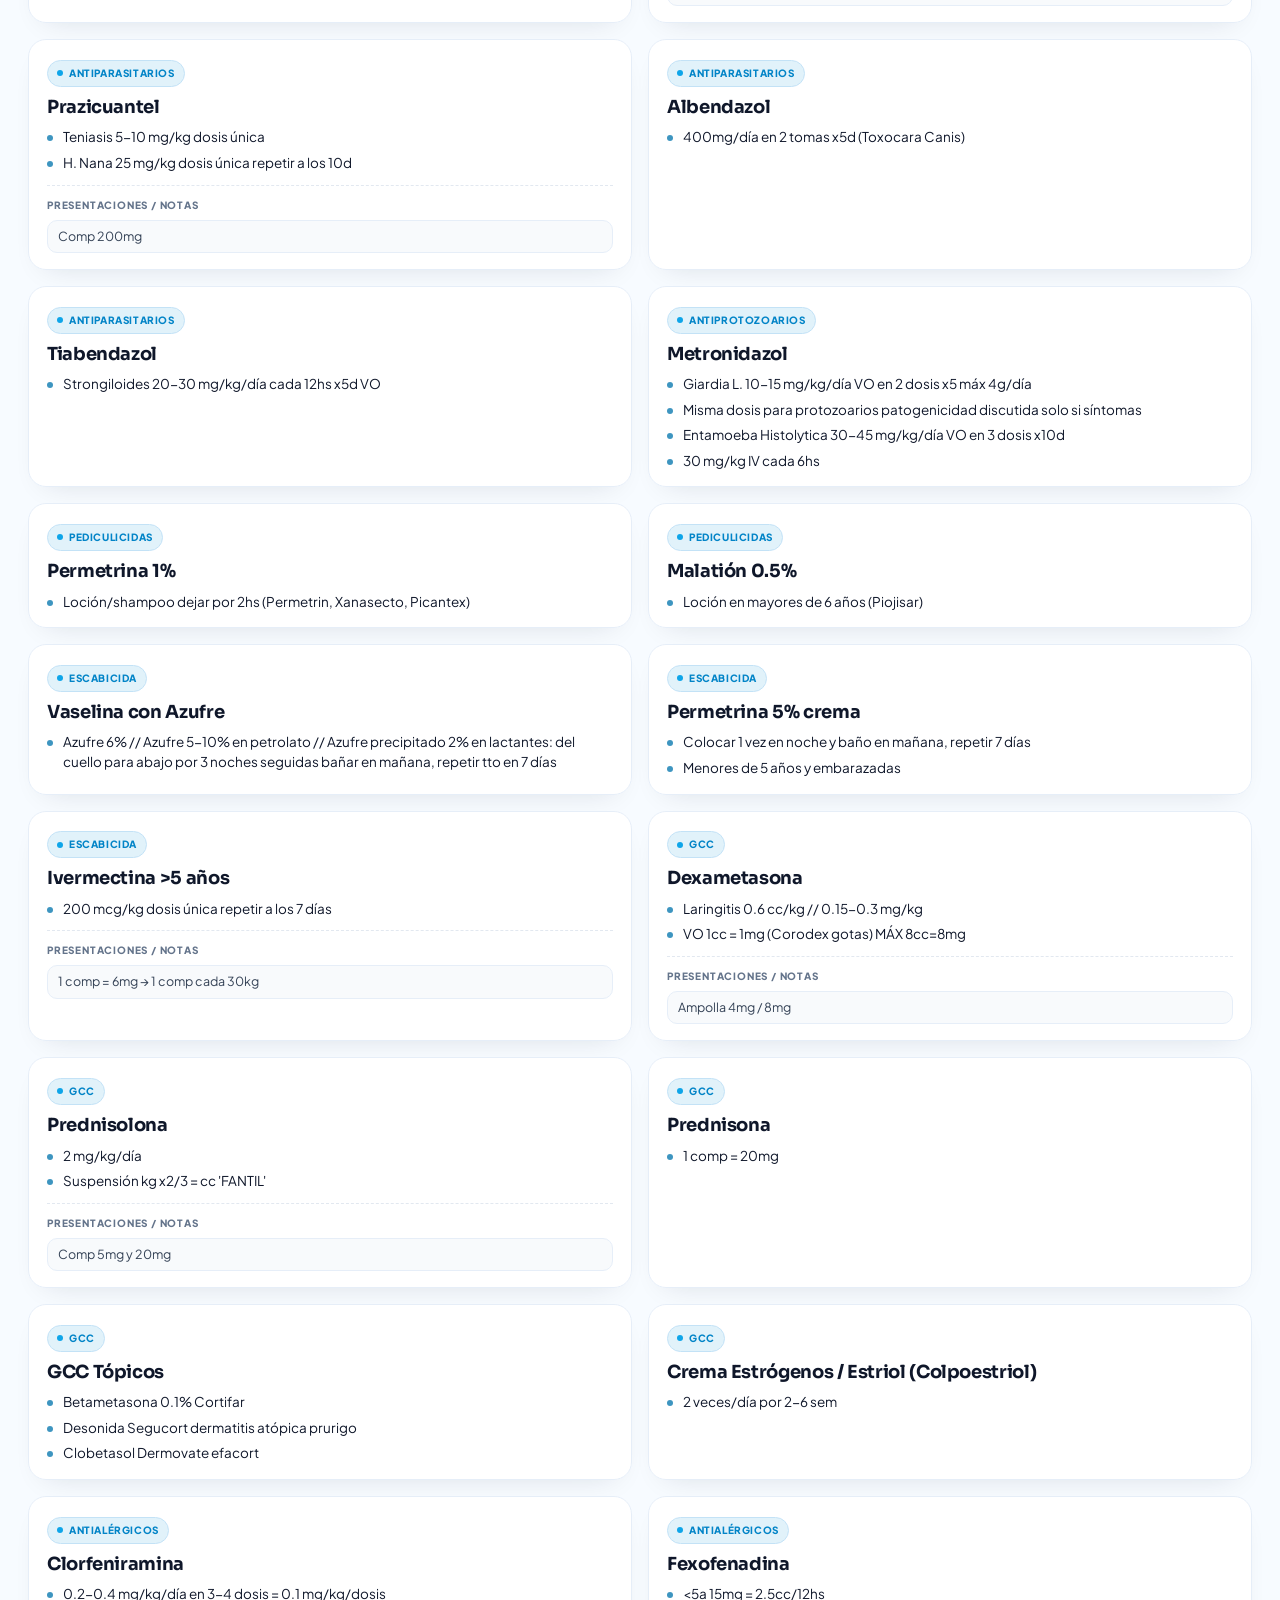
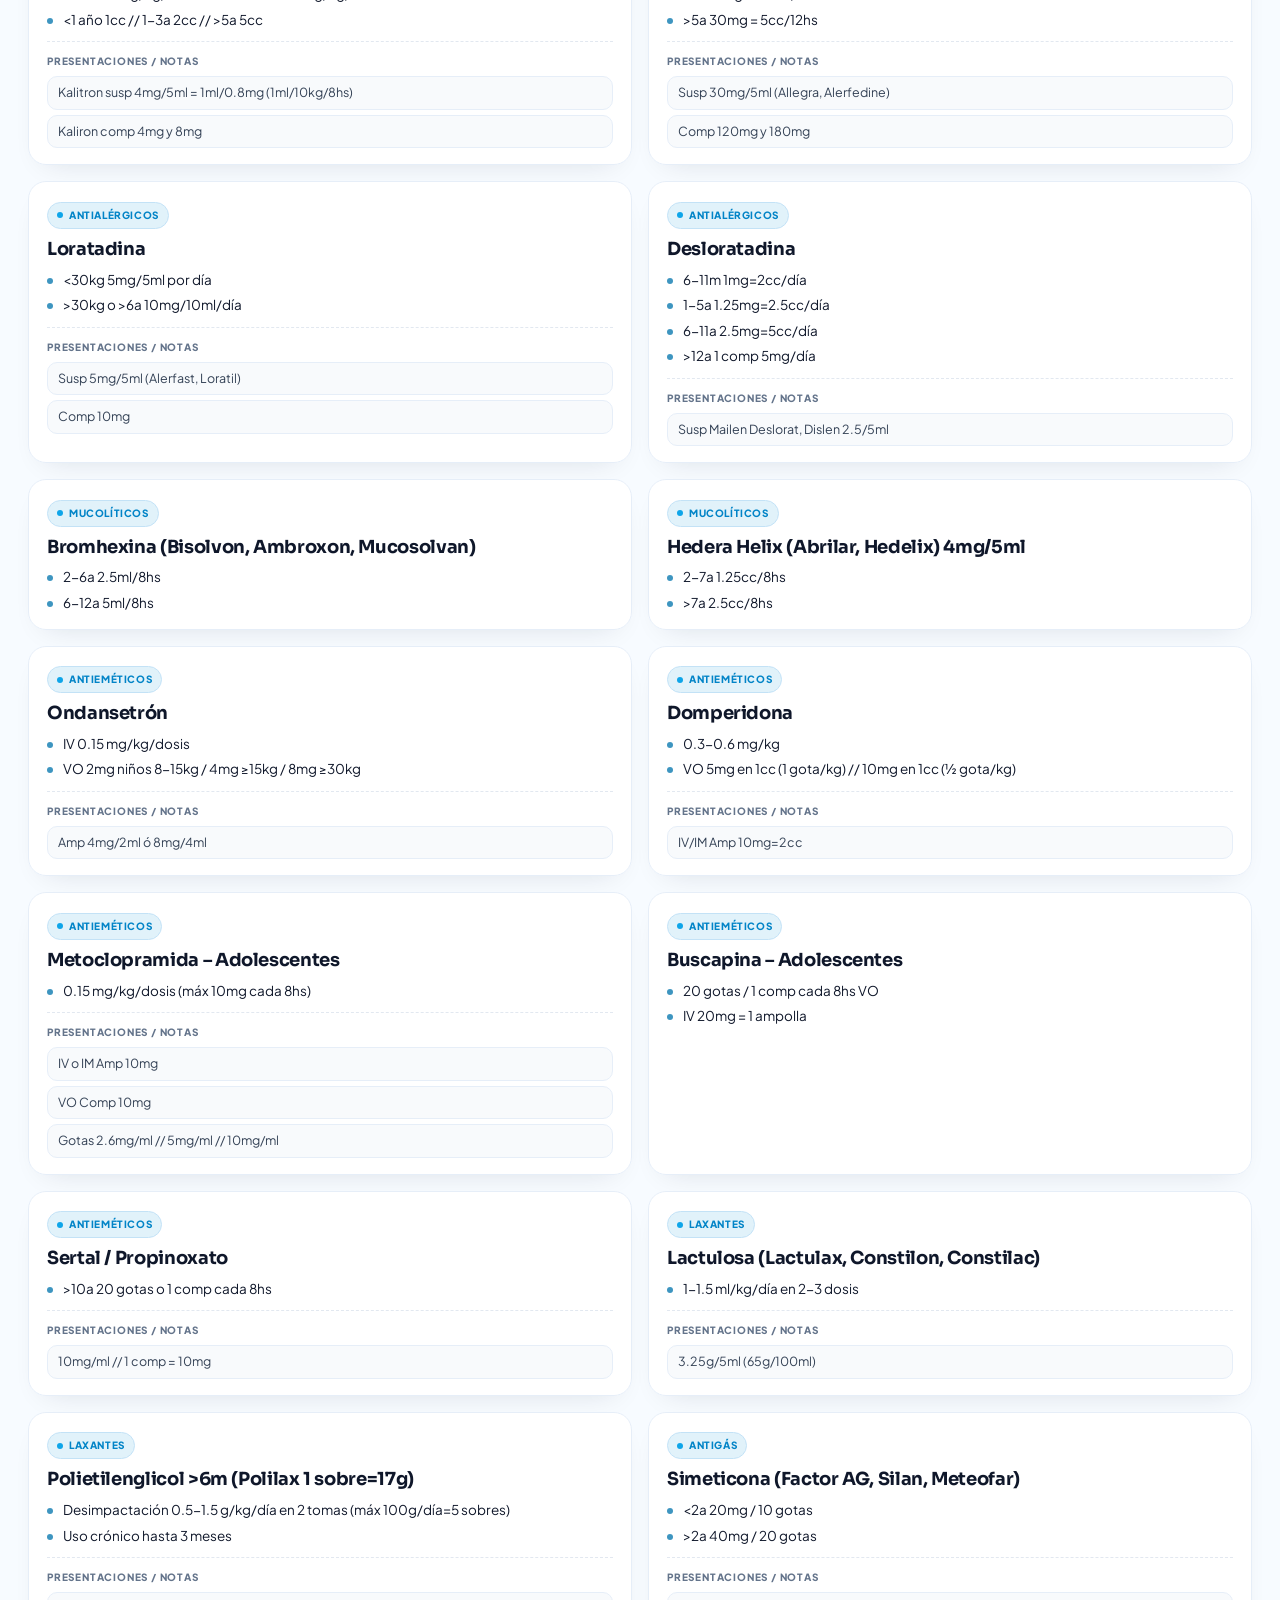
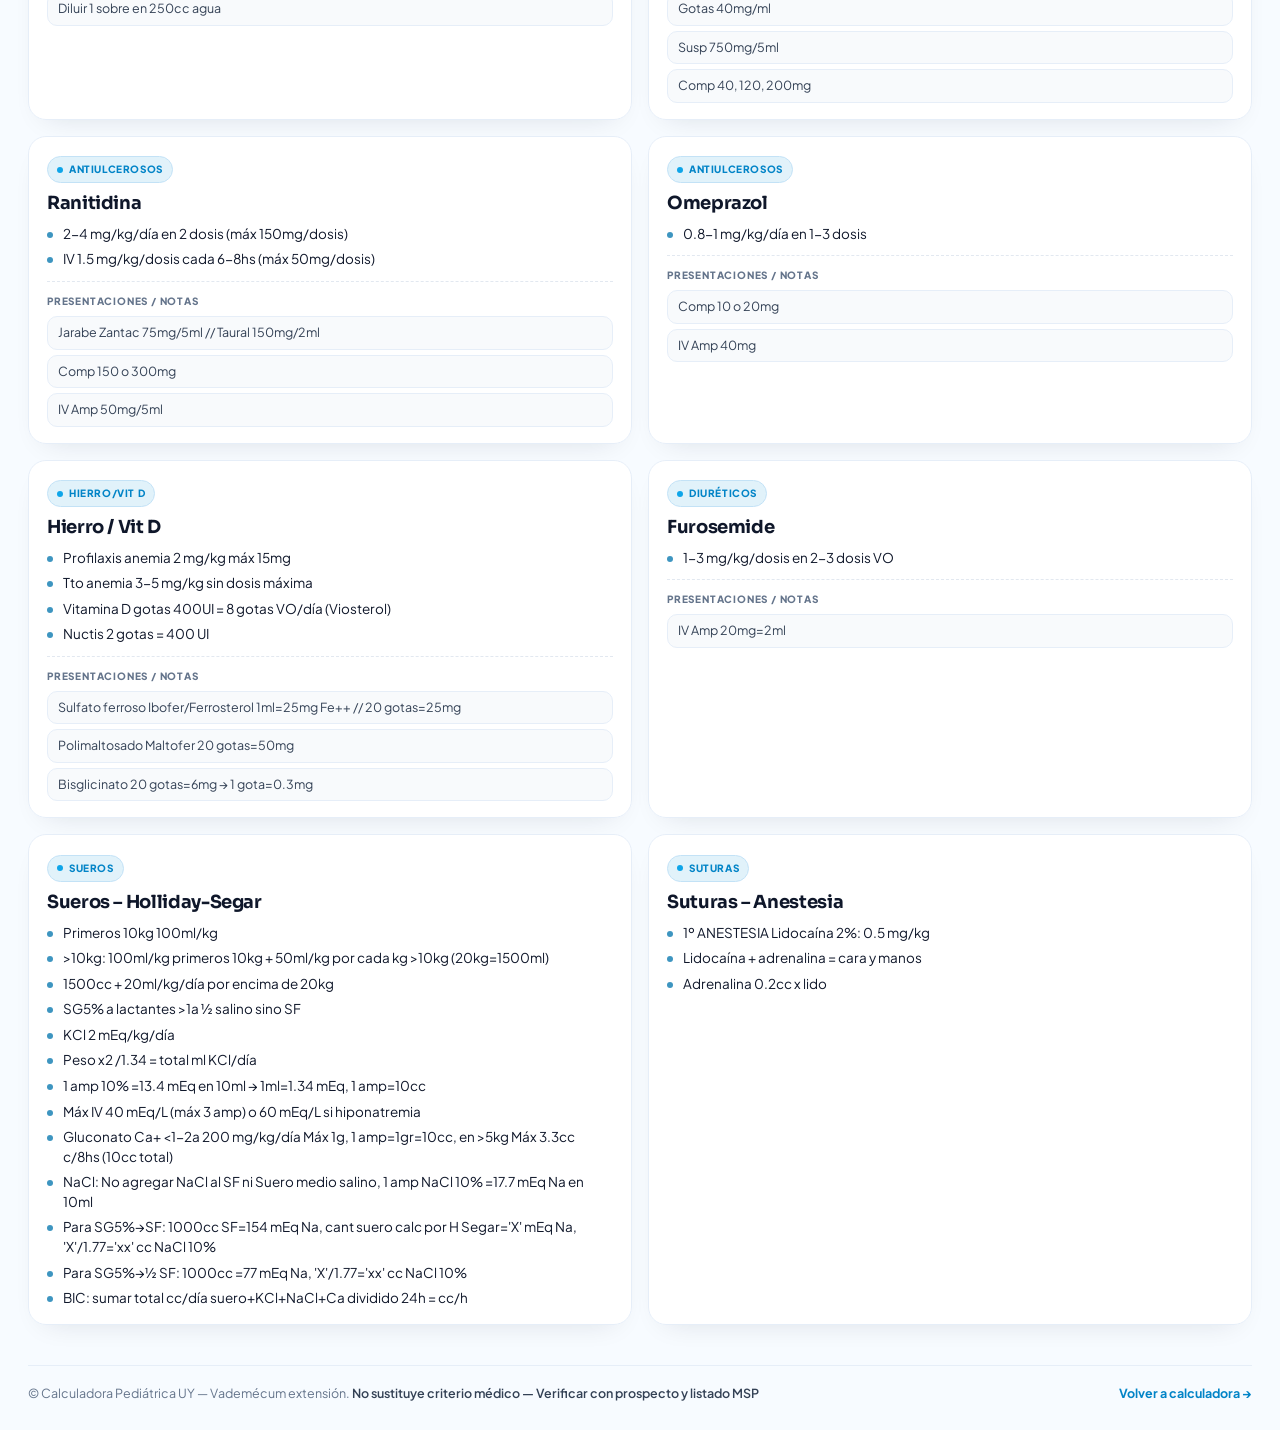
==== commit fd37b8e7: "Add files via upload" ====
--- a/vademecum.html
+++ b/vademecum.html
@@ -90,5 +90,191 @@
 </script>
   <script>(function(){function m(a){var h=a.getAttribute("href");if(!h)return;try{var u=new URL(h,document.baseURI);if((u.protocol==="http:"||u.protocol==="https:")&&u.host!==location.host){a.target="_blank";a.rel="noopener noreferrer";}}catch(e){}}function s(){document.querySelectorAll("a[href]").forEach(m);}if(document.readyState!=="loading"){s();}else{document.addEventListener("DOMContentLoaded",s);}document.addEventListener("click",function(e){var a=e.target&&e.target.closest&&e.target.closest("a[href]");if(a){m(a);}},true);})();</script>
   
+
+<style>
+/* === FIX DESKTOP SCROLL PILLS === */
+.pills-wrap{
+  display:flex;
+  align-items:center;
+  gap:6px;
+  position:relative;
+  max-width:100%;
+  overflow:visible !important;
+}
+.pills{
+  flex:1 1 auto;
+  min-width:0;
+  scrollbar-width:thin !important;
+  scrollbar-color: var(--line2) transparent;
+  -ms-overflow-style:auto !important;
+  cursor:grab;
+  padding-bottom:8px !important;
+  scroll-behavior:smooth;
+  /* fades at edges to indicate scroll */
+  -webkit-mask-image: linear-gradient(to right, transparent 0, black 24px, black calc(100% - 24px), transparent 100%);
+  mask-image: linear-gradient(to right, transparent 0, black 24px, black calc(100% - 24px), transparent 100%);
+}
+.pills::-webkit-scrollbar{
+  display:block !important;
+  height:6px !important;
+}
+.pills::-webkit-scrollbar-thumb{
+  background: var(--line2);
+  border-radius:999px;
+}
+.pills::-webkit-scrollbar-thumb:hover{
+  background: var(--muted);
+}
+.pills:active{
+  cursor:grabbing;
+  user-select:none;
+}
+.pills.dragging{
+  cursor:grabbing;
+}
+
+/* Botones de navegación desktop */
+.pills-nav-btn{
+  flex:0 0 auto;
+  width:36px;
+  height:36px;
+  border-radius:999px;
+  border:1px solid var(--line);
+  background:var(--card);
+  color:var(--ink2);
+  display:none; /* se muestra via media query y JS */
+  align-items:center;
+  justify-content:center;
+  box-shadow: var(--shadow);
+  cursor:pointer;
+  transition:.16s;
+  z-index:2;
+}
+.pills-nav-btn:hover{
+  transform:translateY(-1px);
+  border-color:var(--blue);
+  color:var(--ink);
+}
+.pills-nav-btn:disabled{
+  opacity:.35;
+  pointer-events:none;
+}
+.pills-nav-btn svg{pointer-events:none;}
+
+@media(min-width:768px){
+  .pills-nav-btn{display:flex;}
+  .pills{
+    padding-bottom:4px !important;
+  }
+}
+
+/* En móvil ocultamos los botones, el gesto es natural */
+@media(max-width:767px){
+  .pills{
+    scrollbar-width:none !important;
+    -webkit-mask-image:none;
+    mask-image:none;
+  }
+  .pills::-webkit-scrollbar{display:none !important;}
+  .pills-wrap{overflow:hidden !important;}
+}
+</style>
+<script>
+(function(){
+  function initPillsFix(){
+    const wrap = document.querySelector('.pills-wrap');
+    const pills = document.querySelector('.pills');
+    if(!wrap || !pills) return setTimeout(initPillsFix, 300);
+
+    // Evitar doble init
+    if(wrap.dataset.fixed) return;
+    wrap.dataset.fixed = "1";
+
+    // Crear botones
+    const btnLeft = document.createElement('button');
+    btnLeft.className = 'pills-nav-btn';
+    btnLeft.setAttribute('aria-label','Desplazar categorías a la izquierda');
+    btnLeft.innerHTML = '<svg width="18" height="18" viewBox="0 0 24 24" fill="none" stroke="currentColor" stroke-width="2"><path d="m15 18-6-6 6-6"/></svg>';
+
+    const btnRight = document.createElement('button');
+    btnRight.className = 'pills-nav-btn';
+    btnRight.setAttribute('aria-label','Desplazar categorías a la derecha');
+    btnRight.innerHTML = '<svg width="18" height="18" viewBox="0 0 24 24" fill="none" stroke="currentColor" stroke-width="2"><path d="m9 18 6-6-6-6"/></svg>';
+
+    wrap.prepend(btnLeft);
+    wrap.appendChild(btnRight);
+
+    const updateButtons = () => {
+      const maxScroll = pills.scrollWidth - pills.clientWidth;
+      btnLeft.disabled = pills.scrollLeft <= 2;
+      btnRight.disabled = pills.scrollLeft >= maxScroll - 2;
+      // Ocultar si no hay overflow
+      if(pills.scrollWidth <= pills.clientWidth + 2){
+        btnLeft.style.display = 'none';
+        btnRight.style.display = 'none';
+      } else {
+        if(window.innerWidth >= 768){
+          btnLeft.style.display = 'flex';
+          btnRight.style.display = 'flex';
+        }
+      }
+    };
+
+    btnLeft.addEventListener('click', ()=> {
+      pills.scrollBy({left: -260, behavior: 'smooth'});
+    });
+    btnRight.addEventListener('click', ()=> {
+      pills.scrollBy({left: 260, behavior: 'smooth'});
+    });
+
+    // Drag con mouse
+    let isDown = false, startX, scrollLeft;
+    pills.addEventListener('mousedown', (e)=>{
+      isDown = true;
+      pills.classList.add('dragging');
+      startX = e.pageX - pills.offsetLeft;
+      scrollLeft = pills.scrollLeft;
+    });
+    pills.addEventListener('mouseleave', ()=>{
+      isDown = false;
+      pills.classList.remove('dragging');
+    });
+    pills.addEventListener('mouseup', ()=>{
+      isDown = false;
+      pills.classList.remove('dragging');
+    });
+    pills.addEventListener('mousemove', (e)=>{
+      if(!isDown) return;
+      e.preventDefault();
+      const x = e.pageX - pills.offsetLeft;
+      const walk = (x - startX) * 1.5;
+      pills.scrollLeft = scrollLeft - walk;
+    });
+
+    // Rueda vertical -> horizontal cuando estás sobre pills (clave para PC)
+    pills.addEventListener('wheel', (e)=>{
+      // Si es scroll vertical puro, lo convertimos en horizontal
+      if(Math.abs(e.deltaY) > Math.abs(e.deltaX)){
+        // Solo si hay overflow
+        if(pills.scrollWidth > pills.clientWidth){
+          e.preventDefault();
+          pills.scrollLeft += e.deltaY;
+        }
+      }
+    }, {passive:false});
+
+    pills.addEventListener('scroll', updateButtons);
+    window.addEventListener('resize', updateButtons);
+    // Observa cambios de contenido
+    new ResizeObserver(updateButtons).observe(pills);
+    setTimeout(updateButtons, 400);
+    setTimeout(updateButtons, 1200);
+  }
+
+  if(document.readyState !== 'loading') initPillsFix();
+  else document.addEventListener('DOMContentLoaded', initPillsFix);
+})();
+</script>
+
 </body>
 </html>
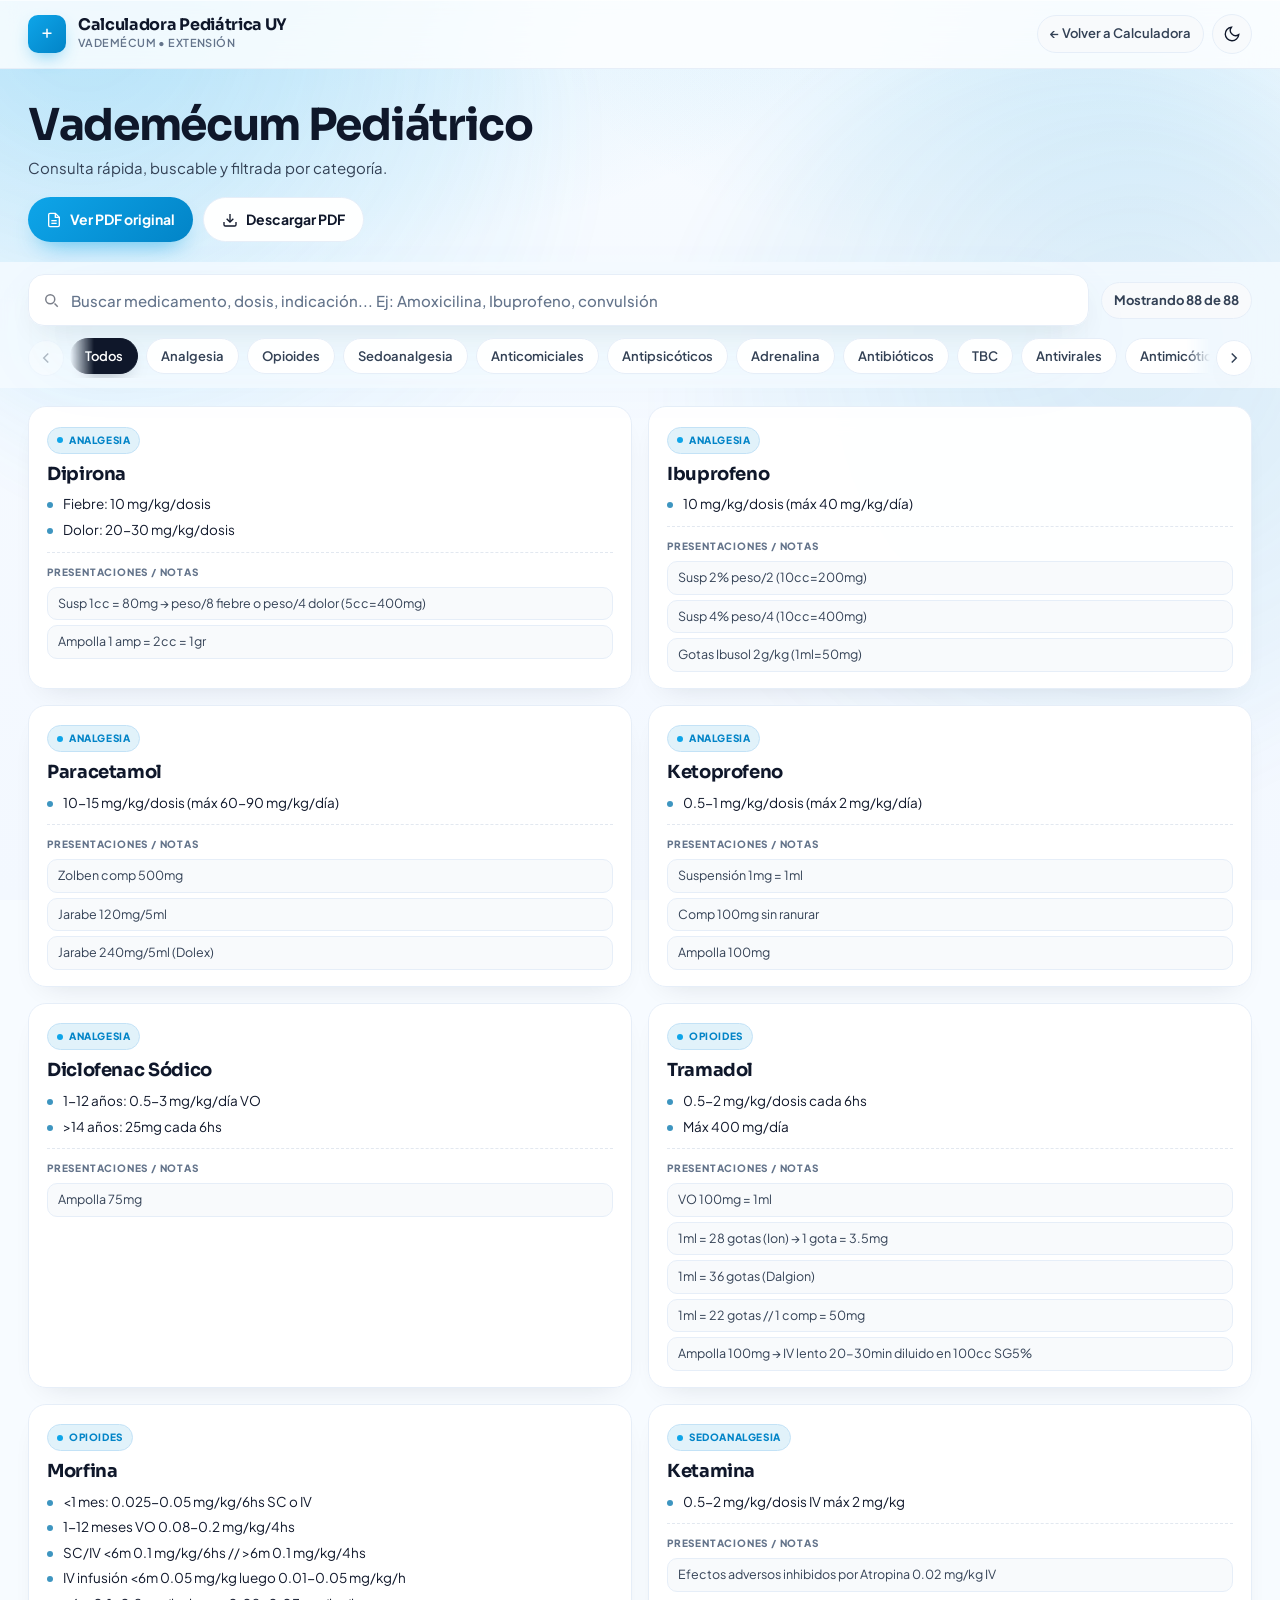
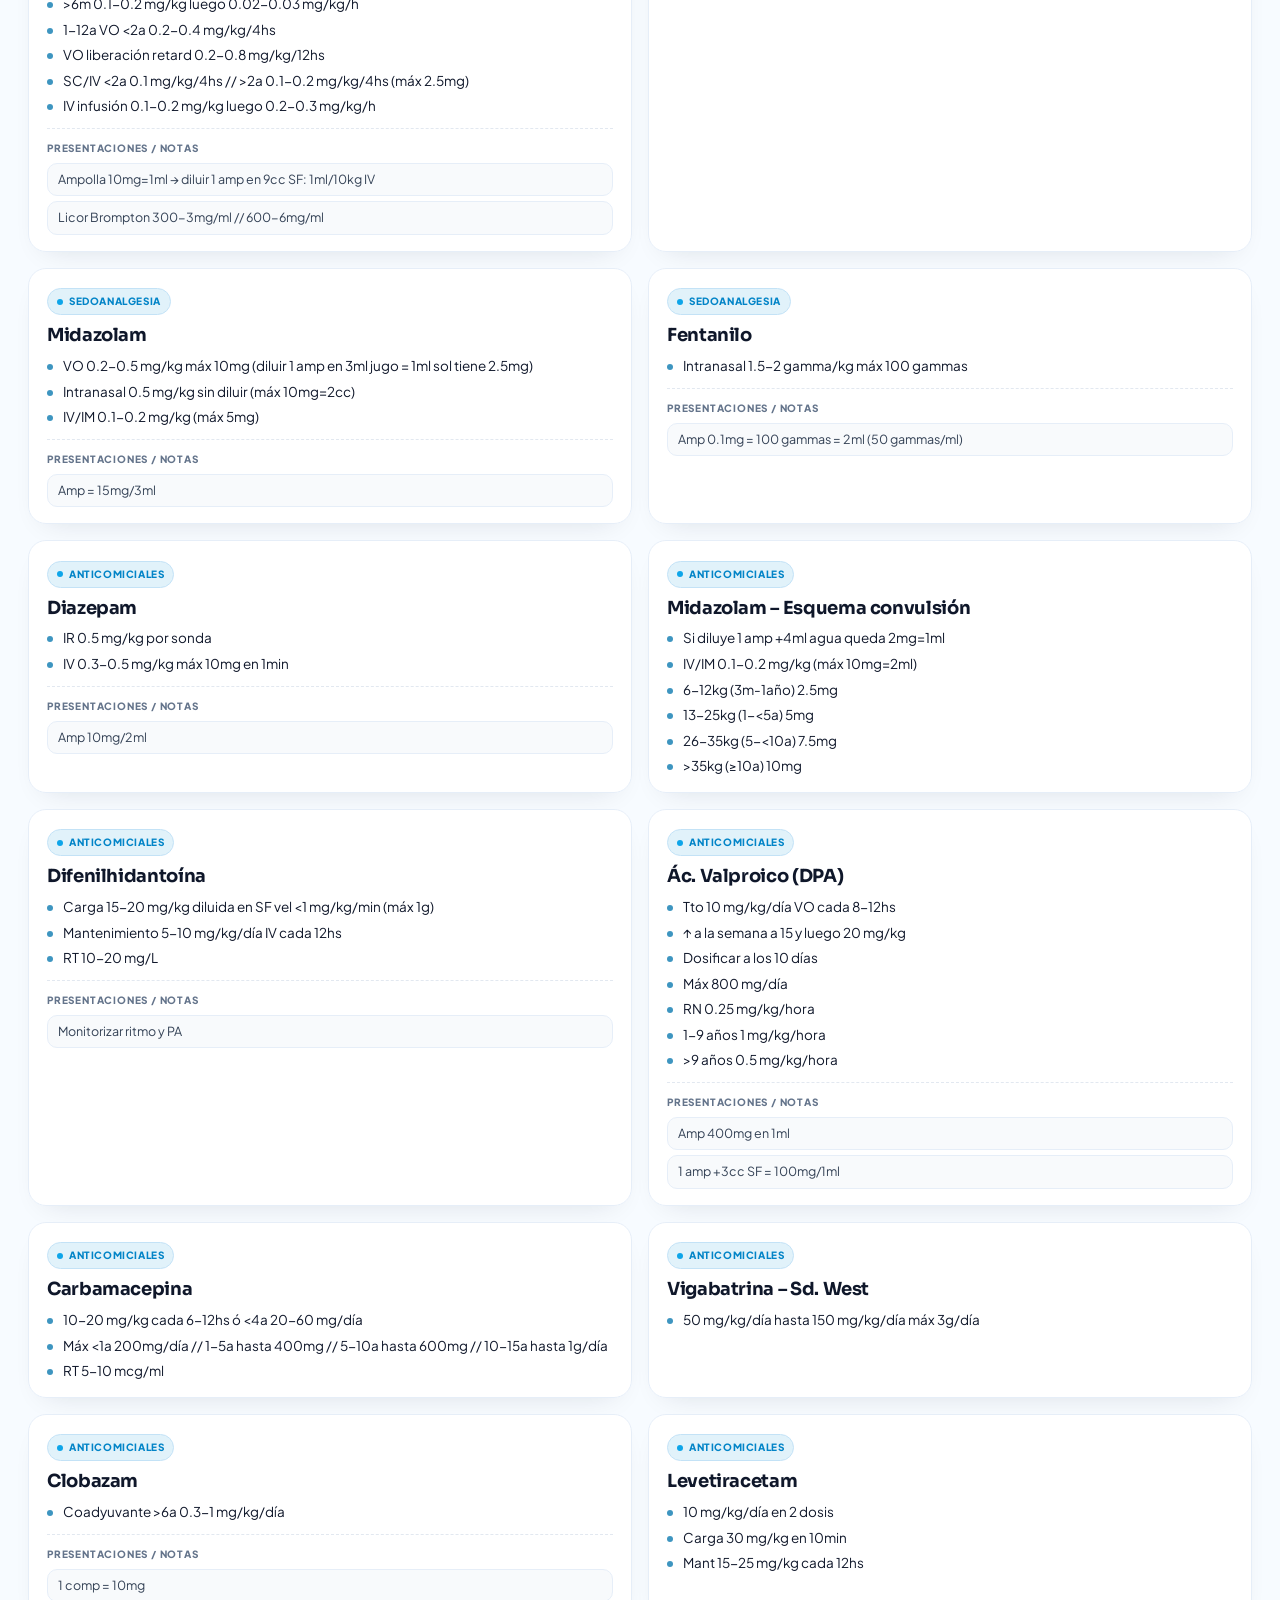
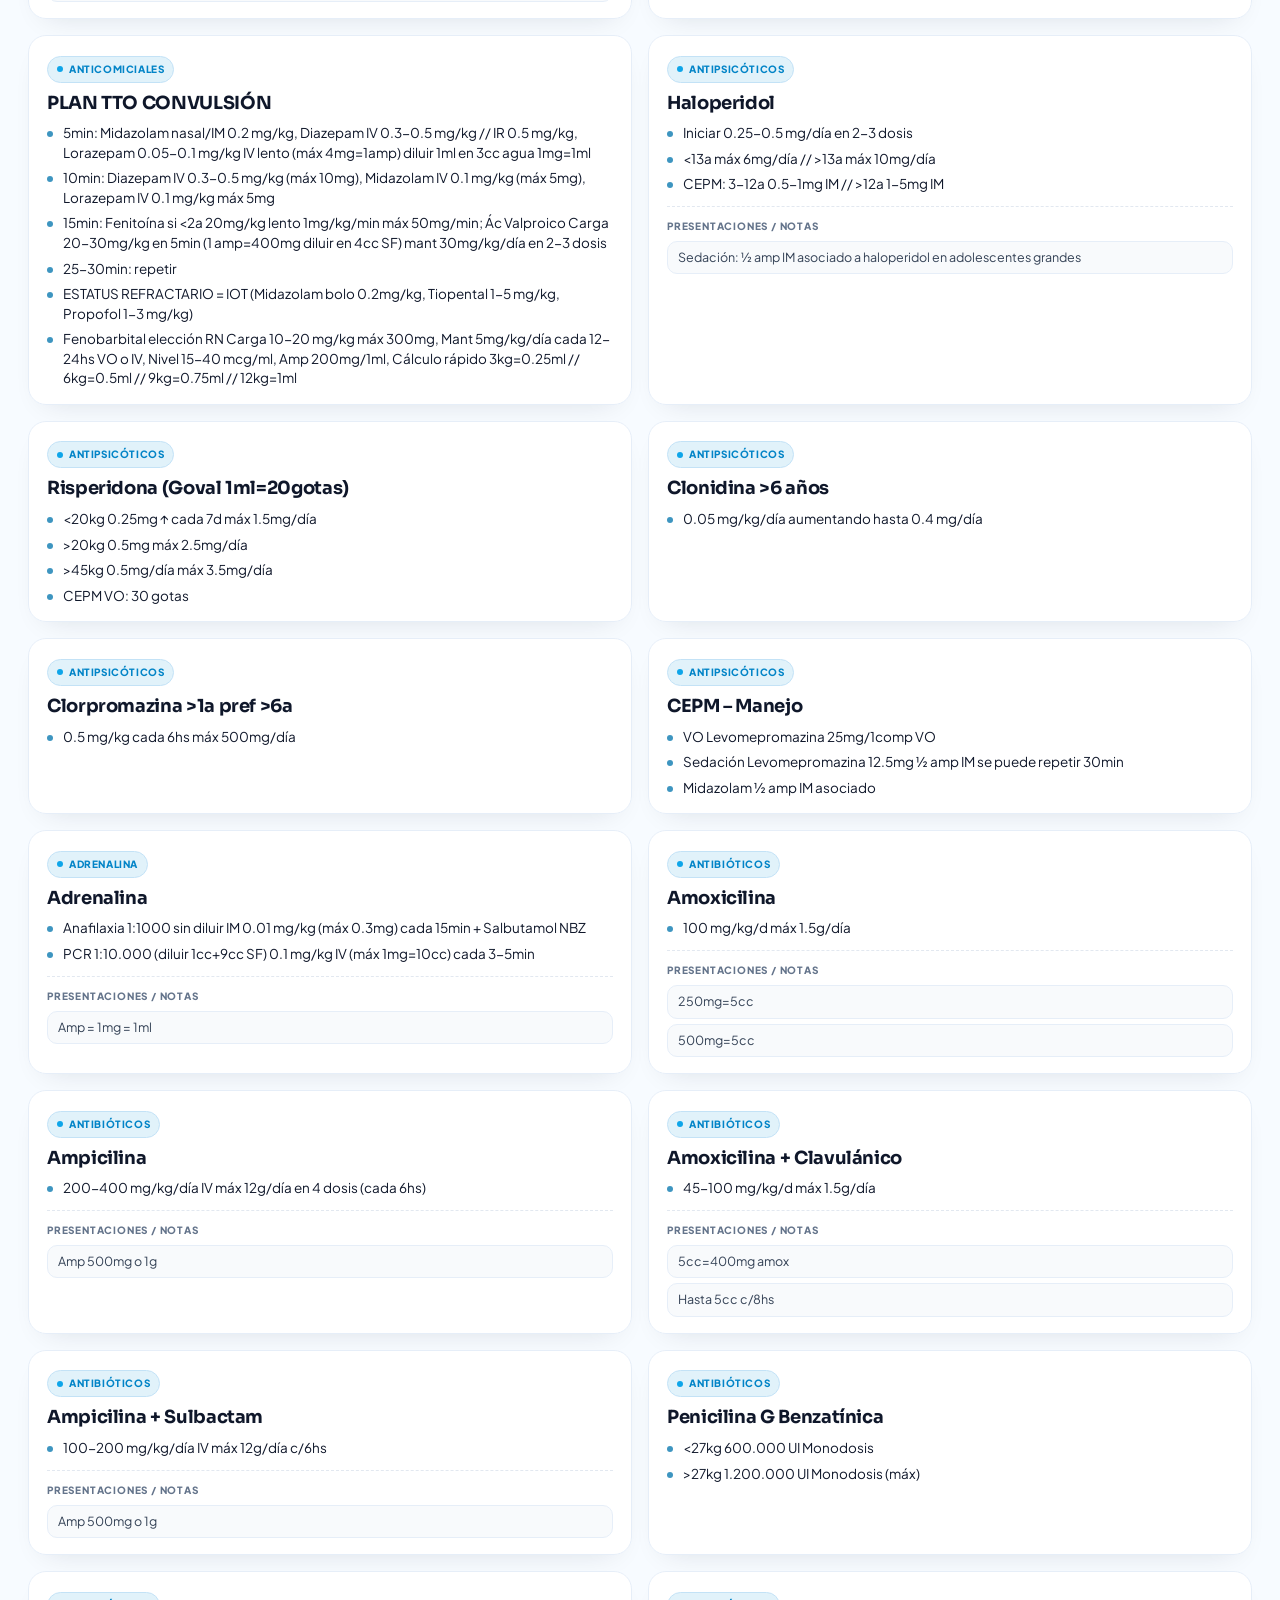
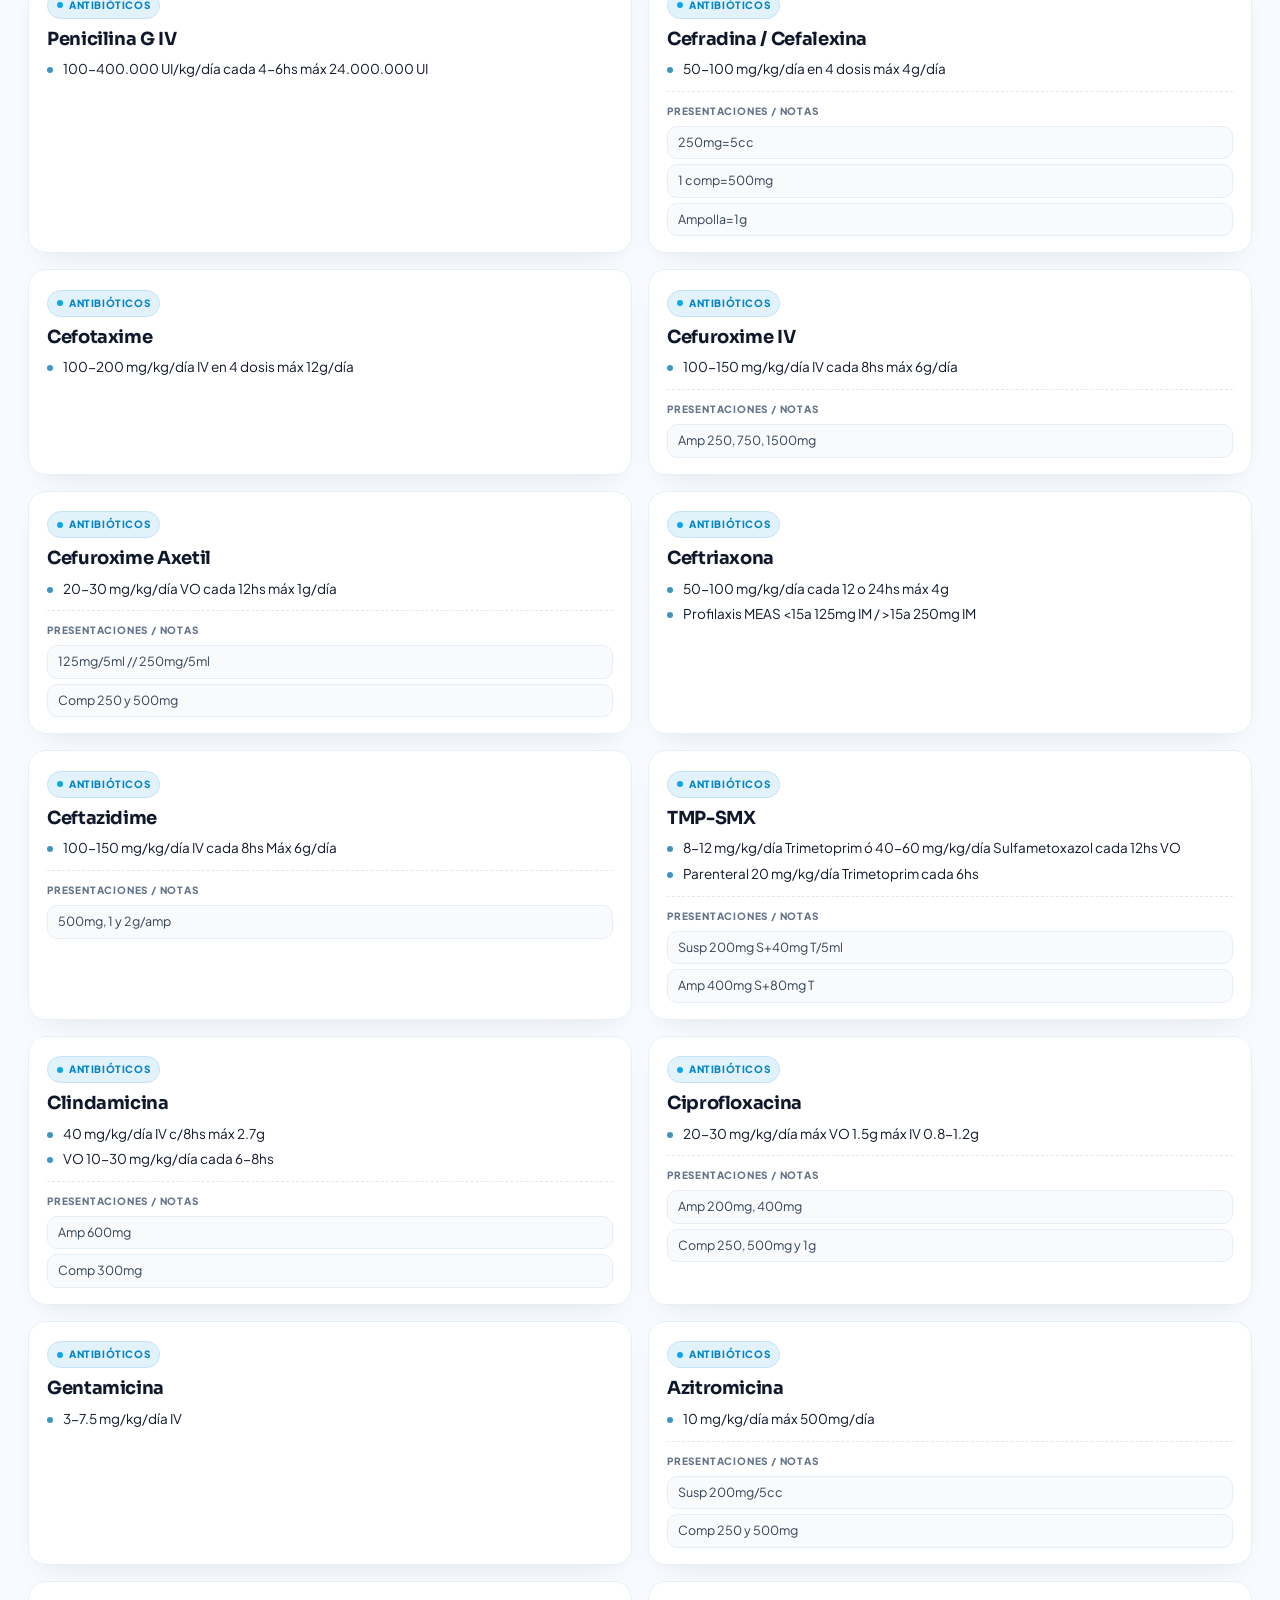
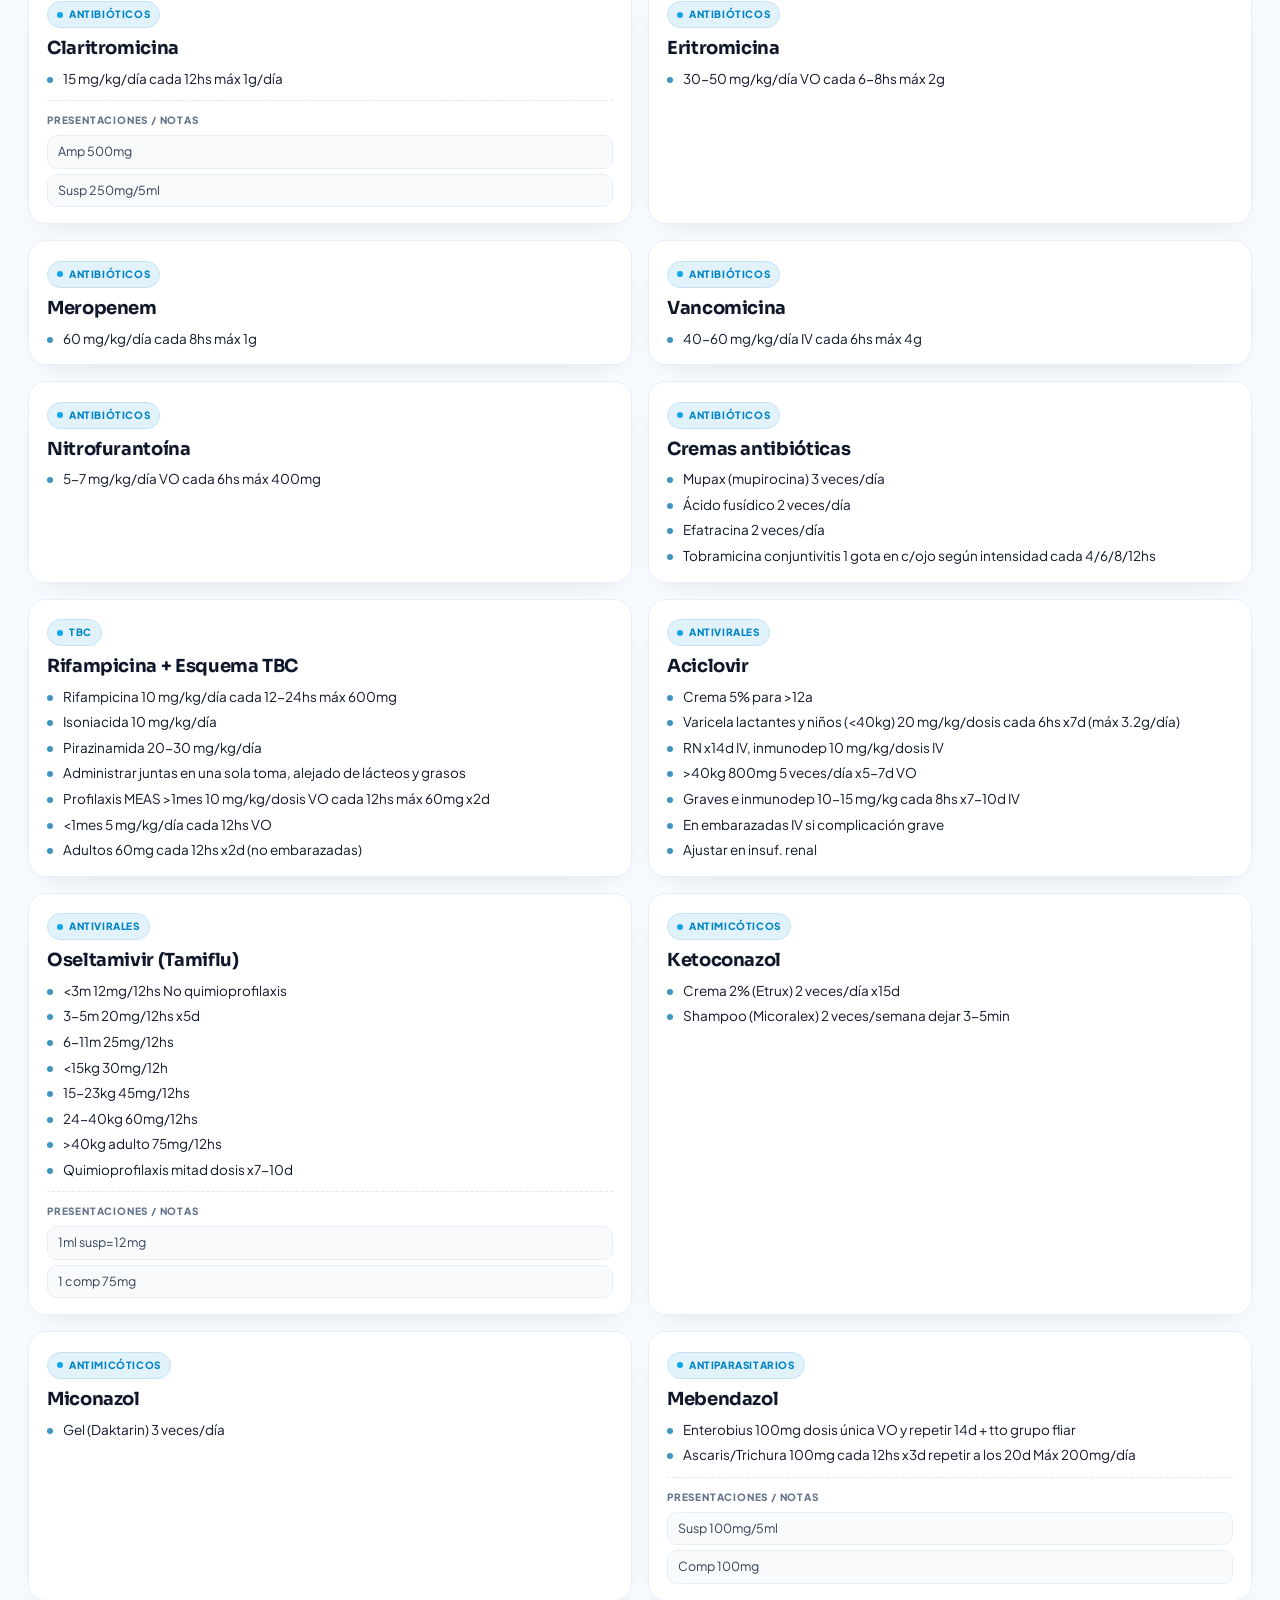
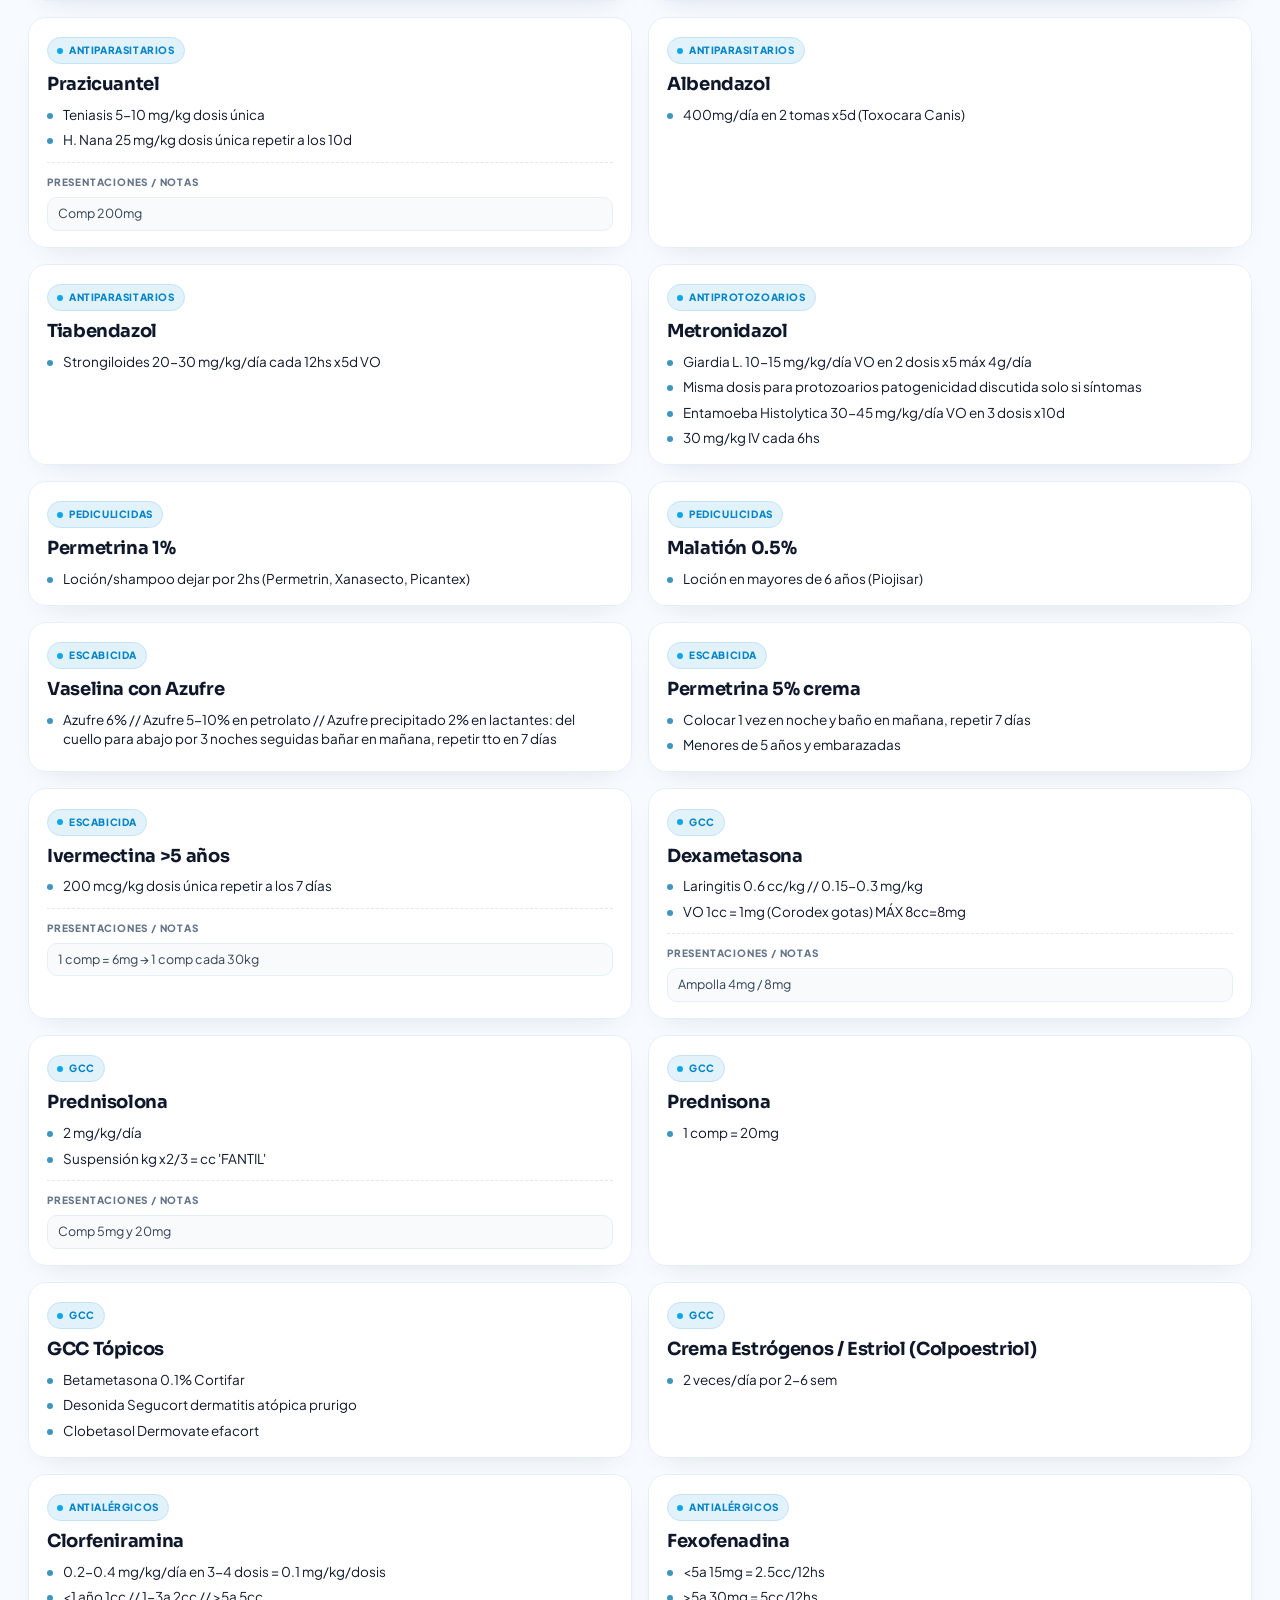
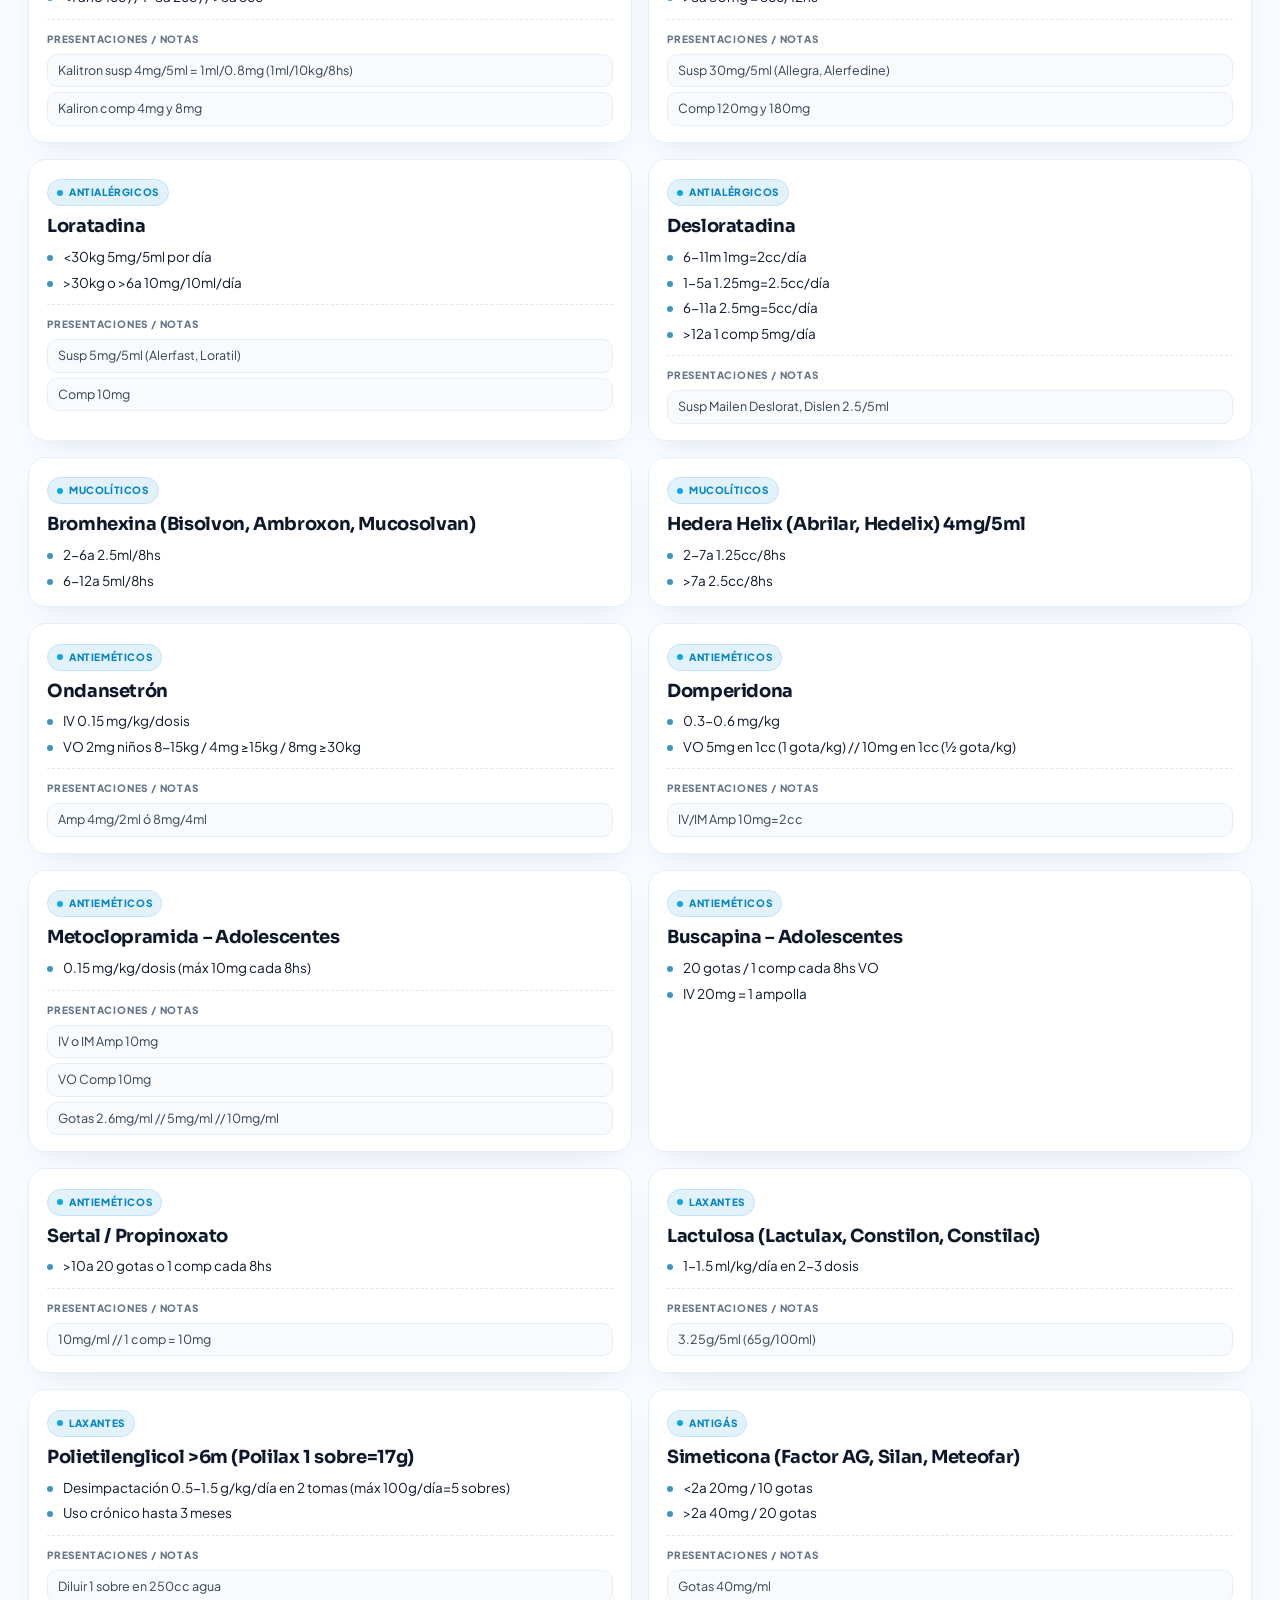
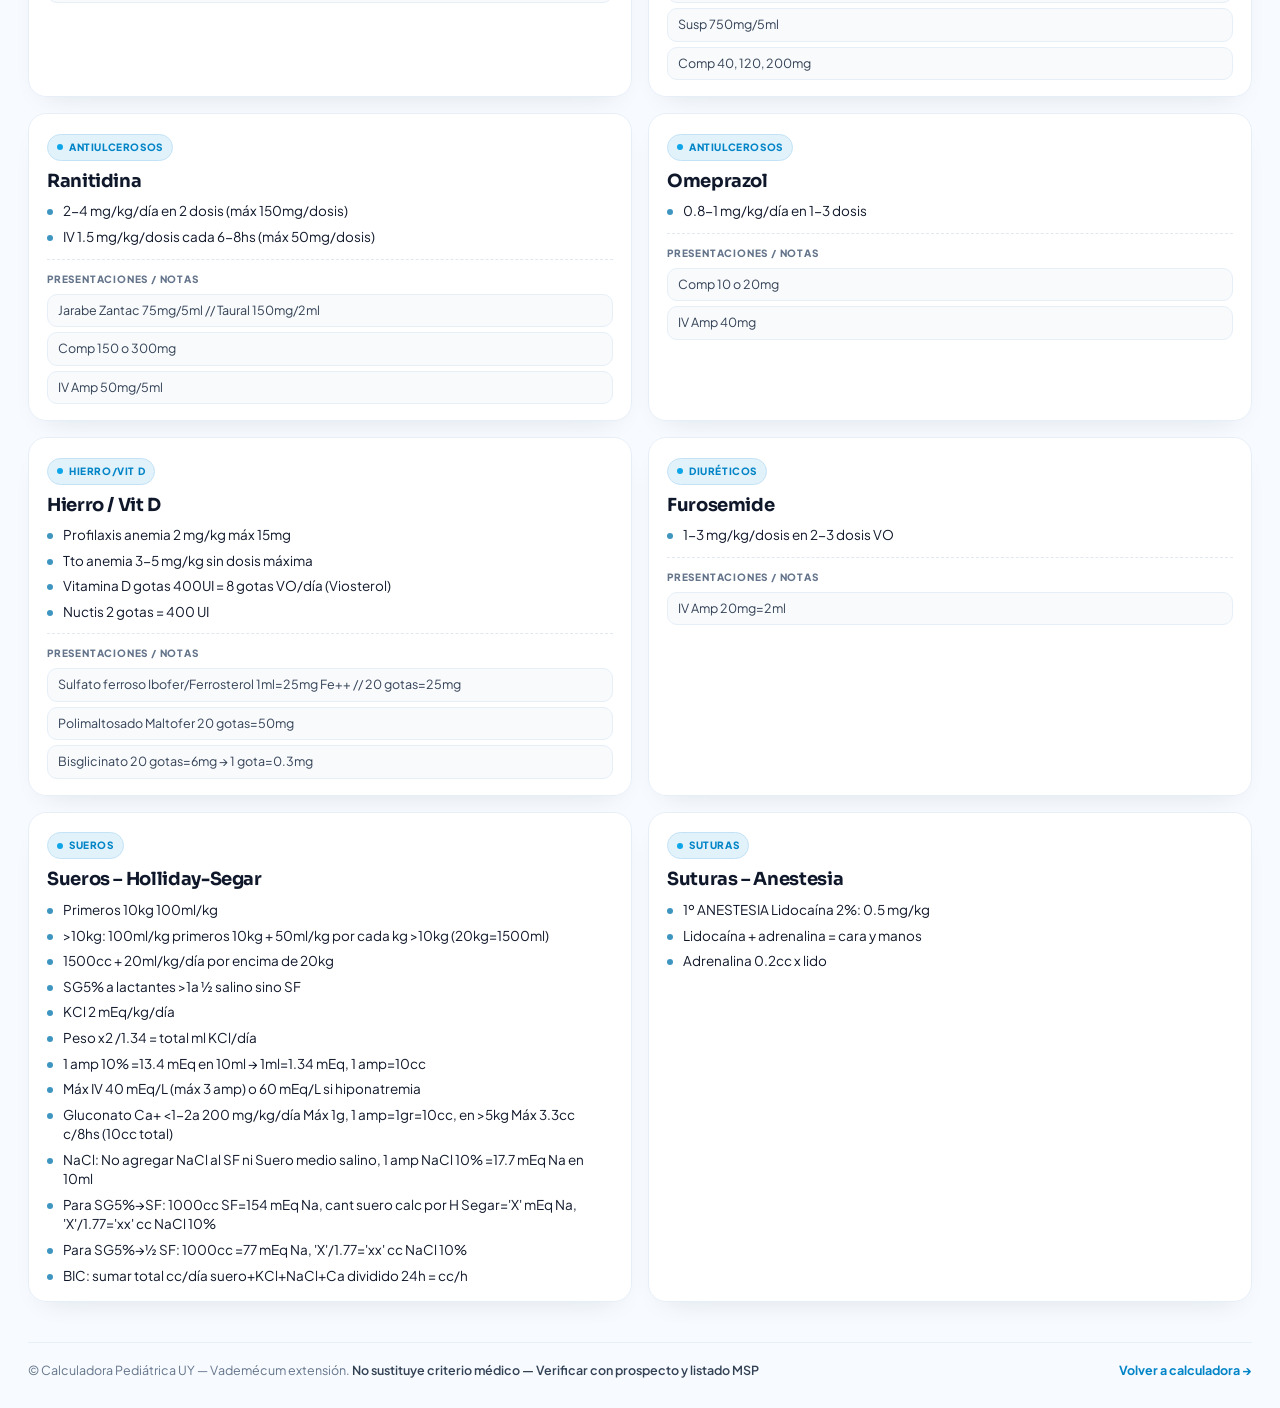
==== commit 7e9ba514: "Add files via upload" ====
--- a/vademecum.html
+++ b/vademecum.html
@@ -86,7 +86,7 @@
         .empty{grid-column:1/-1;background:var(--card);border:1px dashed var(--line2);border-radius:18px;padding:28px;text-align:center;color:var(--muted)}
         .footer{margin-top:10px;padding:18px 0 28px;border-top:1px solid var(--line);display:flex;flex-wrap:wrap;gap:12px;justify-content:space-between;align-items:center;color:var(--muted);font-size:12.5px;max-width:100%;min-width:0}
         .kbd{font-family:ui-monospace, SFMono-Regular, Menlo, monospace;background:var(--card2);border:1px solid var(--line);border-bottom-width:2px;padding:2px 6px;border-radius:6px;font-size:11px;color:var(--ink2)}
-      `}),T("div",{className:"root",children:[T("div",{className:"bg",children:[N("div",{className:"orb o1"}),N("div",{className:"orb o2"})]}),N("header",{className:"banner",children:T("div",{className:"banner-inner",children:[T("a",{className:"brand",href:"index.html",children:[N("div",{className:"mark",children:N("svg",{width:"18",height:"18",viewBox:"0 0 24 24",fill:"none","aria-hidden":!0,children:N("path",{d:"M11 5h2v5h5v2h-5v5h-2v-5H6v-2h5V5Z",fill:"white"})})}),T("div",{children:[N("div",{className:"brand-title",children:"Calculadora Pediátrica UY"}),N("div",{className:"brand-sub",children:"Vademécum • Extensión"})]})]}),T("div",{className:"banner-actions",children:[N("a",{href:"index.html",className:"back-link",children:"← Volver a Calculadora"}),N("button",{"aria-label":"Cambiar tema",className:"theme-btn",onClick:g,children:e==="light"?N("svg",{width:"18",height:"18",viewBox:"0 0 24 24",fill:"none",stroke:"currentColor",strokeWidth:"1.8",children:N("path",{d:"M21 12.79A9 9 0 1 1 11.21 3 7 7 0 0 0 21 12.79Z"})}):T("svg",{width:"18",height:"18",viewBox:"0 0 24 24",fill:"none",stroke:"currentColor",strokeWidth:"1.8",children:[N("circle",{cx:"12",cy:"12",r:"4"}),N("path",{d:"M12 2v2M12 20v2M4.93 4.93l1.41 1.41M17.66 17.66l1.41 1.41M2 12h2M20 12h2M4.93 19.07l1.41-1.41M17.66 6.34l1.41-1.41"})]})})]})]})}),T("main",{className:"wrap",children:[N("section",{className:"hero",children:T("div",{children:[N("h1",{className:"hero-title",children:"Vademécum Pediátrico"}),N("p",{className:"hero-sub",children:"Dosis de referencia extraídas del PDF original. Consulta rápida, buscable y filtrada por categoría."}),T("div",{className:"hero-actions",children:[T("a",{className:"btn btn-primary",href:"vademecum_dosis_pediatricas.pdf",target:"_blank",rel:"noopener",children:[T("svg",{width:"16",height:"16",viewBox:"0 0 24 24",fill:"none",stroke:"currentColor",strokeWidth:"2",children:[N("path",{d:"M14 2H6a2 2 0 0 0-2 2v16a2 2 0 0 0 2 2h12a2 2 0 0 0 2-2V8z"}),N("polyline",{points:"14 2 14 8 20 8"}),N("line",{x1:"16",y1:"13",x2:"8",y2:"13"}),N("line",{x1:"16",y1:"17",x2:"8",y2:"17"})]}),"Ver PDF original"]}),T("a",{className:"btn btn-ghost",href:"vademecum_dosis_pediatricas.pdf",download:!0,children:[T("svg",{width:"16",height:"16",viewBox:"0 0 24 24",fill:"none",stroke:"currentColor",strokeWidth:"2",children:[N("path",{d:"M21 15v4a2 2 0 0 1-2 2H5a2 2 0 0 1-2-2v-4"}),N("polyline",{points:"7 10 12 15 17 10"}),N("line",{x1:"12",y1:"15",x2:"12",y2:"3"})]}),"Descargar PDF"]})]})]})}),T("div",{className:"search-sticky",children:[T("div",{className:"search-wrap",children:[T("div",{className:"search-box",children:[T("svg",{width:"18",height:"18",viewBox:"0 0 24 24",fill:"none",stroke:"currentColor",strokeWidth:"2",children:[N("circle",{cx:"11",cy:"11",r:"6"}),N("path",{d:"m21 21-4.3-4.3"})]}),N("input",{ref:o,className:"search-input",placeholder:"Buscar medicamento, dosis, indicación... Ej: Amoxicilina, Ibuprofeno, convulsión",value:t,onChange:(m)=>r(m.target.value),onKeyDown:(m)=>{if(m.key==="Escape")r("")}})]}),T("div",{className:"counter","data-tick":u,children:["Mostrando ",h.length," de ",Uc.length]})]}),N("div",{className:"pills-wrap",children:T("div",{ref:a,className:"pills",children:[Sm.map((m)=>N("button",{className:`pill ${i===m?"active":""}`,onClick:()=>{l(m),c((k)=>k+1),window.scrollTo({top:0,behavior:"smooth"})},onKeyDown:(k)=>p(k,m),"aria-pressed":i===m,children:m},m)),(i!=="Todos"||t)&&N("button",{className:"clear-btn",onClick:()=>{l("Todos"),r(""),c((m)=>m+1),o.current?.focus()},children:"Limpiar filtros ✕"})]})})]}),T("section",{className:"grid",children:[h.length===0&&T("div",{className:"empty",children:[N("div",{style:{fontSize:20,marginBottom:8},children:"\uD83D\uDD0D"}),N("div",{style:{fontWeight:700,color:"var(--ink)"},children:"Sin resultados"}),T("div",{style:{marginTop:6},children:["Probá sin tildes o cambiá de categoría. Ej: ",N("b",{children:"amoxi, valproico, fentanil"})]})]}),h.map((m)=>T("article",{className:"card",children:[T("div",{className:"badge",children:[N("span",{className:"badge-dot"}),m.cat]}),N("h3",{className:"card-name",children:m.name}),N("ul",{className:"dosis",children:m.dosis.map((k,x)=>N("li",{children:k},x))}),m.pres&&m.pres.length>0&&T("div",{className:"pres",children:[N("div",{className:"pres-label",children:"Presentaciones / notas"}),m.pres.map((k,x)=>N("div",{className:"pres-item",children:k},x))]})]},m.id))]}),T("footer",{className:"footer",children:[T("div",{children:["© Calculadora Pediátrica UY — Vademécum extensión. ",N("span",{style:{color:"var(--ink2)",fontWeight:600},children:"No sustituye criterio médico — Verificar con prospecto y listado MSP"})]}),T("div",{style:{display:"flex",gap:8,alignItems:"center"},children:[N("a",{href:"index.html",style:{color:"var(--blue2)",fontWeight:700,textDecoration:"none"},children:"Volver a calculadora →"})]})]})]})]})]})}Wc.createRoot(document.getElementById("root")).render(N(Hc.default.StrictMode,{children:N(bo,{})}));
+      `}),T("div",{className:"root",children:[T("div",{className:"bg",children:[N("div",{className:"orb o1"}),N("div",{className:"orb o2"})]}),N("header",{className:"banner",children:T("div",{className:"banner-inner",children:[T("a",{className:"brand",href:"index.html",children:[N("div",{className:"mark",children:N("svg",{width:"18",height:"18",viewBox:"0 0 24 24",fill:"none","aria-hidden":!0,children:N("path",{d:"M11 5h2v5h5v2h-5v5h-2v-5H6v-2h5V5Z",fill:"white"})})}),T("div",{children:[N("div",{className:"brand-title",children:"Calculadora Pediátrica UY"}),N("div",{className:"brand-sub",children:"Vademécum • Extensión"})]})]}),T("div",{className:"banner-actions",children:[N("a",{href:"index.html",className:"back-link",children:"← Volver a Calculadora"}),N("button",{"aria-label":"Cambiar tema",className:"theme-btn",onClick:g,children:e==="light"?N("svg",{width:"18",height:"18",viewBox:"0 0 24 24",fill:"none",stroke:"currentColor",strokeWidth:"1.8",children:N("path",{d:"M21 12.79A9 9 0 1 1 11.21 3 7 7 0 0 0 21 12.79Z"})}):T("svg",{width:"18",height:"18",viewBox:"0 0 24 24",fill:"none",stroke:"currentColor",strokeWidth:"1.8",children:[N("circle",{cx:"12",cy:"12",r:"4"}),N("path",{d:"M12 2v2M12 20v2M4.93 4.93l1.41 1.41M17.66 17.66l1.41 1.41M2 12h2M20 12h2M4.93 19.07l1.41-1.41M17.66 6.34l1.41-1.41"})]})})]})]})}),T("main",{className:"wrap",children:[N("section",{className:"hero",children:T("div",{children:[N("h1",{className:"hero-title",children:"Vademécum Pediátrico"}),N("p",{className:"hero-sub",children:"Consulta rápida, buscable y filtrada por categoría."}),T("div",{className:"hero-actions",children:[T("a",{className:"btn btn-primary",href:"vademecum_dosis_pediatricas.pdf",target:"_blank",rel:"noopener",children:[T("svg",{width:"16",height:"16",viewBox:"0 0 24 24",fill:"none",stroke:"currentColor",strokeWidth:"2",children:[N("path",{d:"M14 2H6a2 2 0 0 0-2 2v16a2 2 0 0 0 2 2h12a2 2 0 0 0 2-2V8z"}),N("polyline",{points:"14 2 14 8 20 8"}),N("line",{x1:"16",y1:"13",x2:"8",y2:"13"}),N("line",{x1:"16",y1:"17",x2:"8",y2:"17"})]}),"Ver PDF original"]}),T("a",{className:"btn btn-ghost",href:"vademecum_dosis_pediatricas.pdf",download:!0,children:[T("svg",{width:"16",height:"16",viewBox:"0 0 24 24",fill:"none",stroke:"currentColor",strokeWidth:"2",children:[N("path",{d:"M21 15v4a2 2 0 0 1-2 2H5a2 2 0 0 1-2-2v-4"}),N("polyline",{points:"7 10 12 15 17 10"}),N("line",{x1:"12",y1:"15",x2:"12",y2:"3"})]}),"Descargar PDF"]})]})]})}),T("div",{className:"search-sticky",children:[T("div",{className:"search-wrap",children:[T("div",{className:"search-box",children:[T("svg",{width:"18",height:"18",viewBox:"0 0 24 24",fill:"none",stroke:"currentColor",strokeWidth:"2",children:[N("circle",{cx:"11",cy:"11",r:"6"}),N("path",{d:"m21 21-4.3-4.3"})]}),N("input",{ref:o,className:"search-input",placeholder:"Buscar medicamento, dosis, indicación... Ej: Amoxicilina, Ibuprofeno, convulsión",value:t,onChange:(m)=>r(m.target.value),onKeyDown:(m)=>{if(m.key==="Escape")r("")}})]}),T("div",{className:"counter","data-tick":u,children:["Mostrando ",h.length," de ",Uc.length]})]}),N("div",{className:"pills-wrap",children:T("div",{ref:a,className:"pills",children:[Sm.map((m)=>N("button",{className:`pill ${i===m?"active":""}`,onClick:()=>{l(m),c((k)=>k+1),window.scrollTo({top:0,behavior:"smooth"})},onKeyDown:(k)=>p(k,m),"aria-pressed":i===m,children:m},m)),(i!=="Todos"||t)&&N("button",{className:"clear-btn",onClick:()=>{l("Todos"),r(""),c((m)=>m+1),o.current?.focus()},children:"Limpiar filtros ✕"})]})})]}),T("section",{className:"grid",children:[h.length===0&&T("div",{className:"empty",children:[N("div",{style:{fontSize:20,marginBottom:8},children:"\uD83D\uDD0D"}),N("div",{style:{fontWeight:700,color:"var(--ink)"},children:"Sin resultados"}),T("div",{style:{marginTop:6},children:["Probá sin tildes o cambiá de categoría. Ej: ",N("b",{children:"amoxi, valproico, fentanil"})]})]}),h.map((m)=>T("article",{className:"card",children:[T("div",{className:"badge",children:[N("span",{className:"badge-dot"}),m.cat]}),N("h3",{className:"card-name",children:m.name}),N("ul",{className:"dosis",children:m.dosis.map((k,x)=>N("li",{children:k},x))}),m.pres&&m.pres.length>0&&T("div",{className:"pres",children:[N("div",{className:"pres-label",children:"Presentaciones / notas"}),m.pres.map((k,x)=>N("div",{className:"pres-item",children:k},x))]})]},m.id))]}),T("footer",{className:"footer",children:[T("div",{children:["© Calculadora Pediátrica UY — Vademécum extensión. ",N("span",{style:{color:"var(--ink2)",fontWeight:600},children:"No sustituye criterio médico — Verificar con prospecto y listado MSP"})]}),T("div",{style:{display:"flex",gap:8,alignItems:"center"},children:[N("a",{href:"index.html",style:{color:"var(--blue2)",fontWeight:700,textDecoration:"none"},children:"Volver a calculadora →"})]})]})]})]})]})}Wc.createRoot(document.getElementById("root")).render(N(Hc.default.StrictMode,{children:N(bo,{})}));
 </script>
   <script>(function(){function m(a){var h=a.getAttribute("href");if(!h)return;try{var u=new URL(h,document.baseURI);if((u.protocol==="http:"||u.protocol==="https:")&&u.host!==location.host){a.target="_blank";a.rel="noopener noreferrer";}}catch(e){}}function s(){document.querySelectorAll("a[href]").forEach(m);}if(document.readyState!=="loading"){s();}else{document.addEventListener("DOMContentLoaded",s);}document.addEventListener("click",function(e){var a=e.target&&e.target.closest&&e.target.closest("a[href]");if(a){m(a);}},true);})();</script>
   
